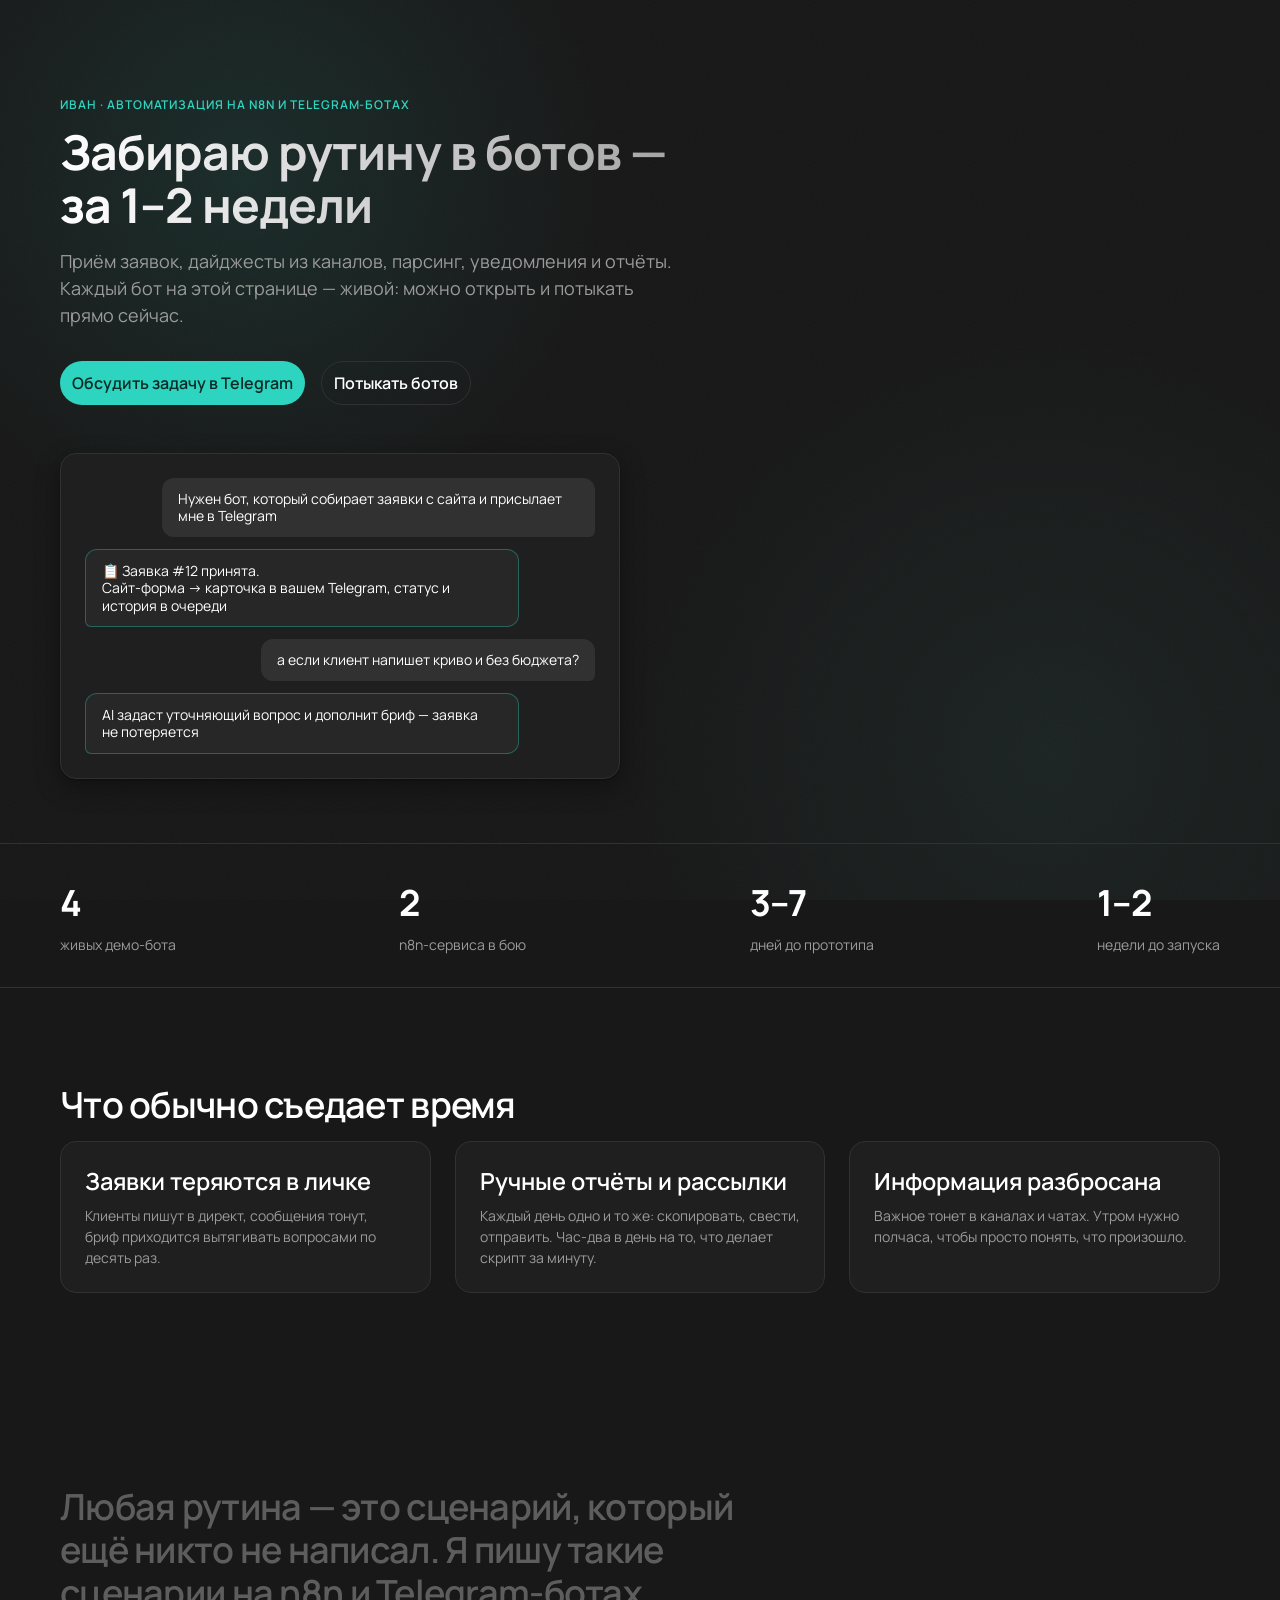
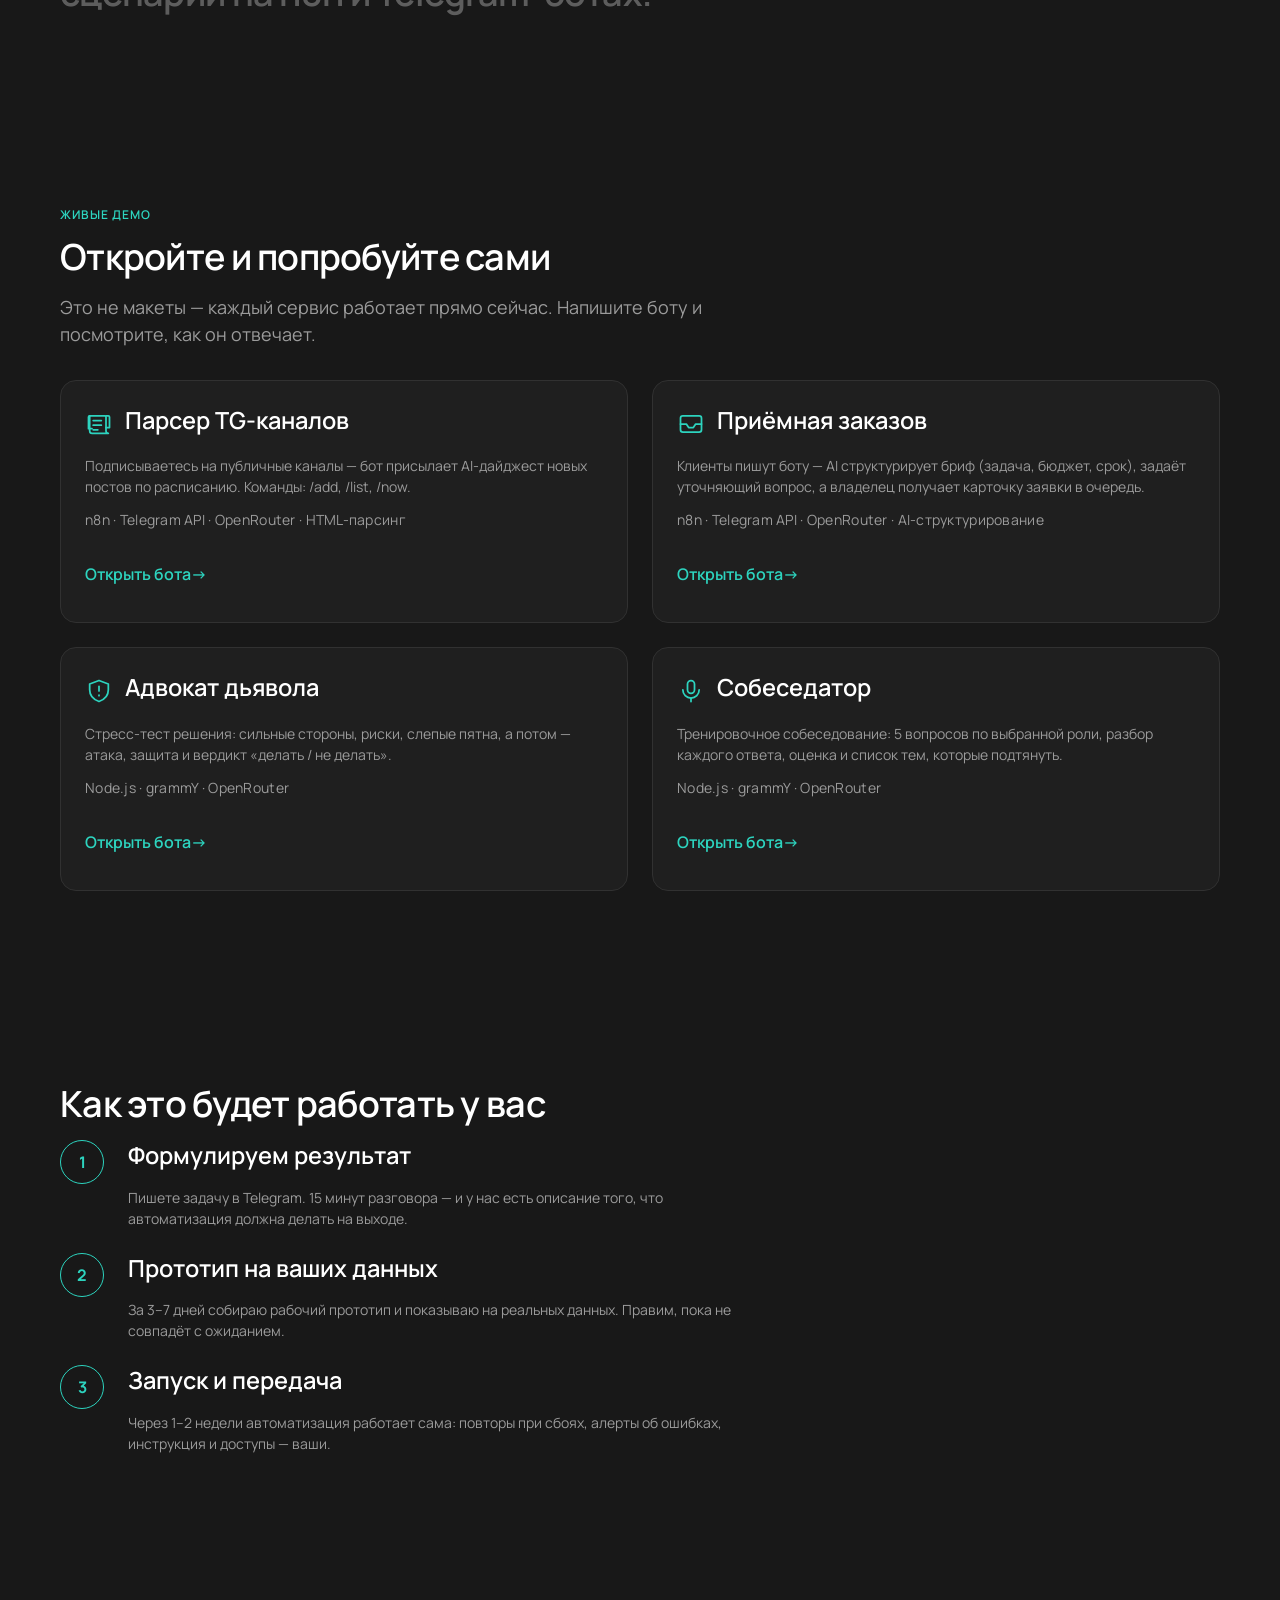
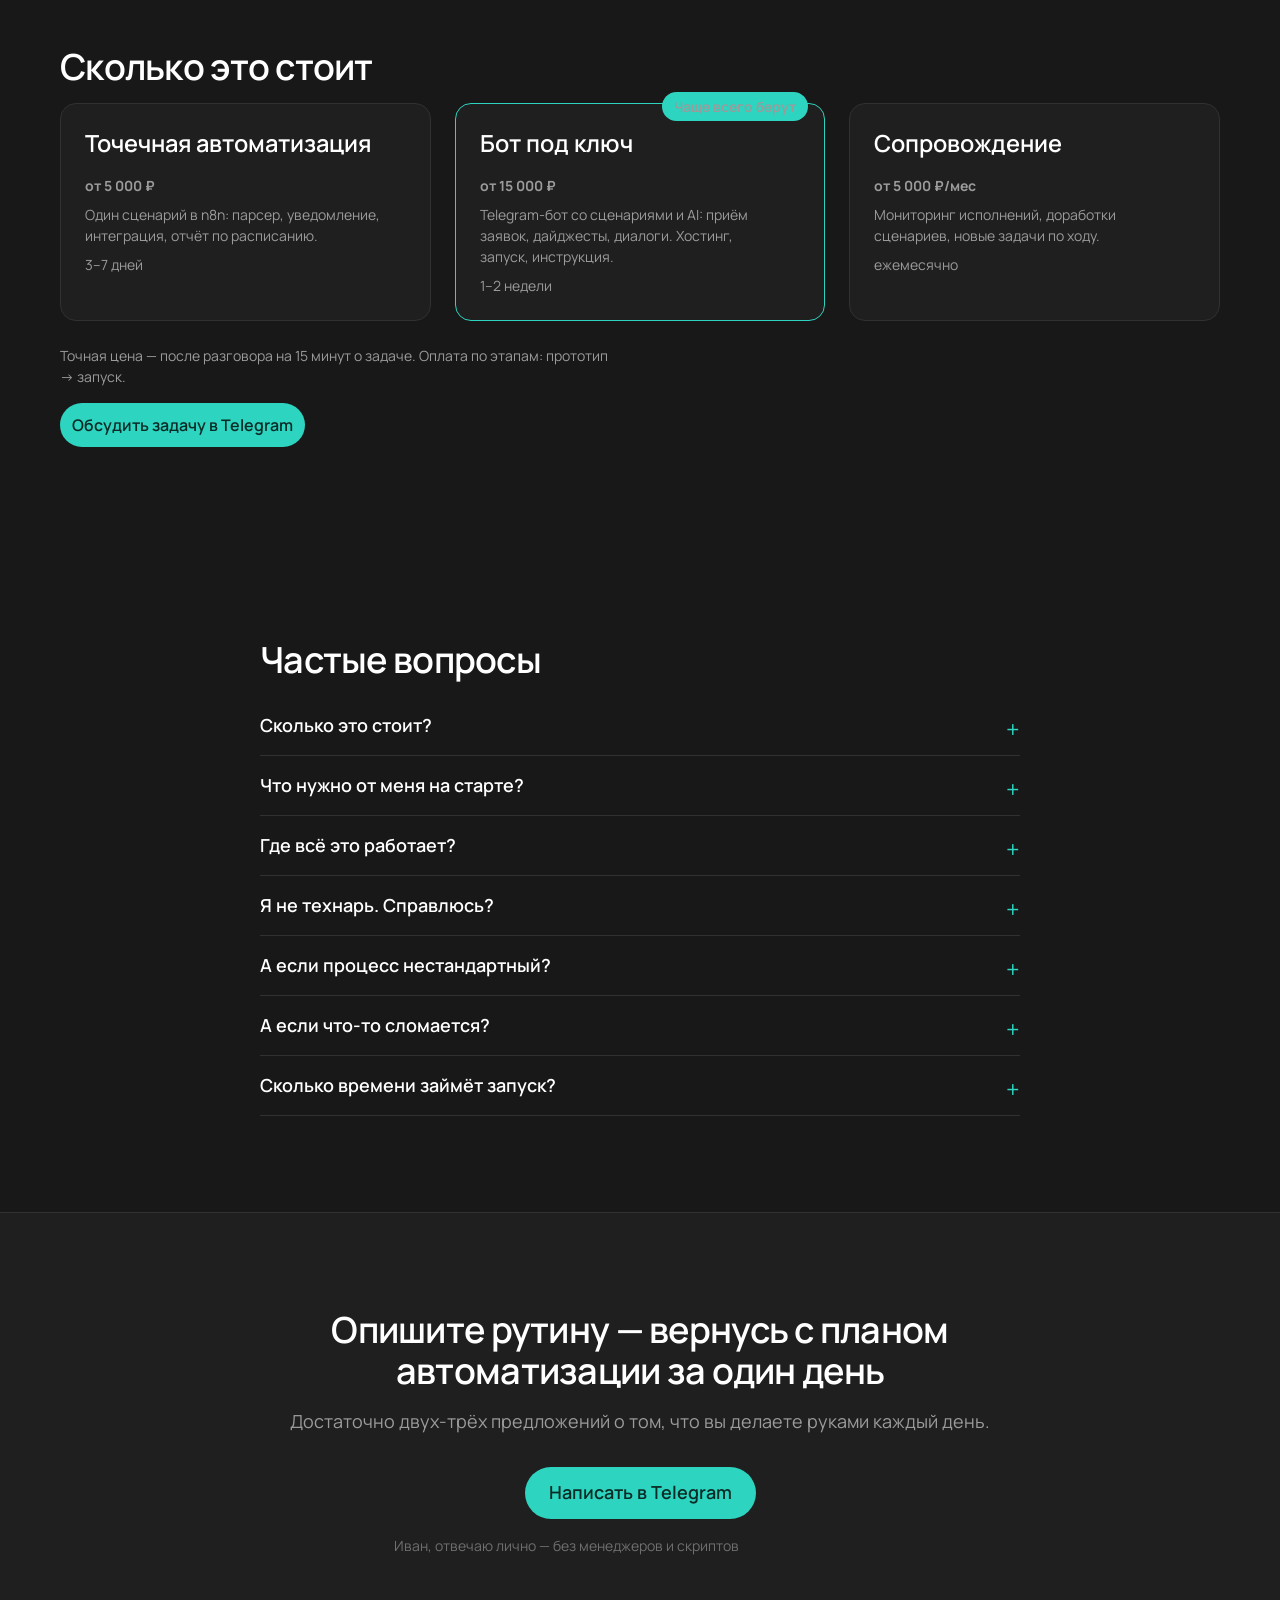
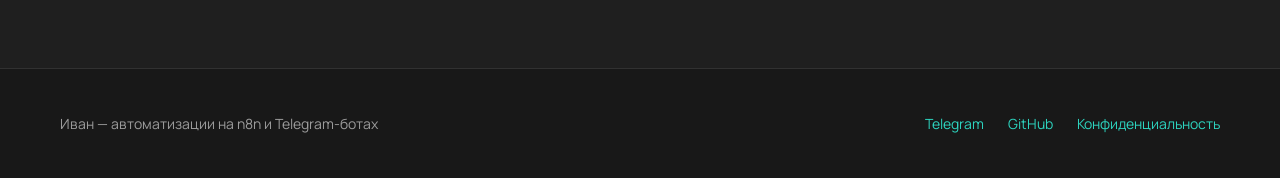
==== index.html @ 8b46b17c "Add name to hero, ambient glow background, richer motion (count-up, FAQ ease, sibling stagger)" ====
<!DOCTYPE html>
<html lang="ru">
<head>
<meta charset="UTF-8">
<meta name="viewport" content="width=device-width, initial-scale=1">
<title>Автоматизация на n8n и Telegram-ботах под задачу</title>
<meta name="description" content="Собираю Telegram-ботов и n8n-автоматизации под вашу рутину: приём заявок, дайджесты, парсинг, уведомления. Прототип за 3–7 дней, запуск за 1–2 недели. Каждый бот на странице — живой.">
<meta name="theme-color" content="#181818">
<meta name="color-scheme" content="dark">
<link rel="icon" href="data:image/svg+xml,%3Csvg xmlns='http://www.w3.org/2000/svg' viewBox='0 0 32 32'%3E%3Crect width='32' height='32' rx='8' fill='%230f766e'/%3E%3Ctext x='16' y='23' font-family='sans-serif' font-size='18' font-weight='700' fill='%23fff' text-anchor='middle'%3EИ%3C/text%3E%3C/svg%3E">

<meta property="og:type" content="website">
<meta property="og:url" content="https://bravemaggot.github.io/">
<meta property="og:title" content="Автоматизация на n8n и Telegram-ботах под задачу">
<meta property="og:description" content="Боты и n8n-автоматизации, которые забирают рутину: заявки, дайджесты, парсинг, уведомления. Прототип за 3–7 дней.">
<meta property="og:image" content="https://bravemaggot.github.io/og.png">
<meta property="og:image:width" content="1200">
<meta property="og:image:height" content="630">
<meta property="og:locale" content="ru_RU">
<meta name="twitter:card" content="summary_large_image">
<meta name="twitter:image" content="https://bravemaggot.github.io/og.png">

<link rel="preconnect" href="https://fonts.googleapis.com">
<link rel="preconnect" href="https://fonts.gstatic.com" crossorigin>
<link rel="stylesheet" href="https://fonts.googleapis.com/css2?family=Manrope:wght@400;500;600;700&display=swap">
<link rel="stylesheet" href="style.css">

<script type="application/ld+json">
{
  "@context": "https://schema.org",
  "@type": "Person",
  "name": "Иван",
  "url": "https://bravemaggot.github.io/",
  "jobTitle": "Разработчик автоматизаций на n8n и Telegram-ботах",
  "knowsAbout": ["n8n", "Telegram Bot API", "OpenRouter", "Node.js", "автоматизация бизнес-процессов"],
  "sameAs": ["https://github.com/bravemaggot"]
}
</script>
<script type="application/ld+json">
{
  "@context": "https://schema.org",
  "@type": "FAQPage",
  "mainEntity": [
    {"@type": "Question", "name": "Сколько это стоит?", "acceptedAnswer": {"@type": "Answer", "text": "Точечный сценарий в n8n — от 5 000 ₽, бот под ключ — от 15 000 ₽, сопровождение — от 5 000 ₽ в месяц. Точную цену называю после разговора на 15 минут о задаче."}},
    {"@type": "Question", "name": "Что нужно от меня на старте?", "acceptedAnswer": {"@type": "Answer", "text": "Описать процесс своими словами и показать, где живут данные: таблицы, каналы, почта, чаты. Техническую часть беру на себя."}},
    {"@type": "Question", "name": "Где всё это работает?", "acceptedAnswer": {"@type": "Answer", "text": "На n8n на вашем сервере или на моём VPS. Данные и ключи остаются у вас, я настраиваю и передаю доступ."}},
    {"@type": "Question", "name": "Я не технарь. Справлюсь?", "acceptedAnswer": {"@type": "Answer", "text": "Да. От вас нужно описание задачи своими словами, всё остальное — на мне. Инструкцию пишу человеческим языком, без жаргона."}},
    {"@type": "Question", "name": "А если процесс нестандартный?", "acceptedAnswer": {"@type": "Answer", "text": "Нестандартные процессы — основной случай. Сначала прототип на ваших данных: по нему сразу видно, что работает, а что нет."}},
    {"@type": "Question", "name": "А если что-то сломается?", "acceptedAnswer": {"@type": "Answer", "text": "В воркфлоу встроены повторы и алерты об ошибках. На сопровождении слежу за исполнениями и чиню до того, как вы заметите."}},
    {"@type": "Question", "name": "Сколько времени займёт запуск?", "acceptedAnswer": {"@type": "Answer", "text": "Прототип на ваших данных — 3–7 дней. Боевой запуск с тестами — 1–2 недели."}}
  ]
}
</script>
</head>
<body>

<a class="skip" href="#main">К основному содержанию</a>

<div class="bg" aria-hidden="true">
  <span class="glow glow-a"></span>
  <span class="glow glow-b"></span>
  <span class="noise"></span>
</div>

<header class="hero">
  <div class="container">
    <p class="eyebrow">Иван · автоматизация на n8n и Telegram-ботах</p>
    <h1>Забираю рутину в ботов —<br>за&nbsp;1–2&nbsp;недели</h1>
    <p class="sub">Приём заявок, дайджесты из каналов, парсинг, уведомления и отчёты.
    Каждый бот на этой странице — живой: можно открыть и потыкать прямо сейчас.</p>
    <div class="cta-row">
      <a class="btn btn-primary" href="https://t.me/ORDERS_BOT_PLACEHOLDER" data-swap="orders-bot">Обсудить задачу в Telegram</a>
      <a class="btn btn-ghost" href="#works">Потыкать ботов</a>
    </div>

    <div class="hero-proof">
      <p class="visually-hidden">Пример диалога с ботом-приёмной заказов:</p>
      <div class="chat">
        <p class="chat-line chat-client">Нужен бот, который собирает заявки с сайта и присылает мне в Telegram</p>
        <p class="chat-line chat-bot">📋 Заявка #12 принята.<br>Сайт-форма → карточка в вашем Telegram, статус и история в очереди</p>
        <p class="chat-line chat-client">а если клиент напишет криво и без бюджета?</p>
        <p class="chat-line chat-bot">AI задаст уточняющий вопрос и дополнит бриф — заявка не потеряется</p>
      </div>
    </div>
  </div>
</header>

<main id="main">

  <section class="band" aria-label="Показатели">
    <div class="container band-row">
      <div class="band-item"><span class="band-num" data-count="4">4</span><span class="band-label">живых демо-бота</span></div>
      <div class="band-item"><span class="band-num" data-count="2">2</span><span class="band-label">n8n-сервиса в бою</span></div>
      <div class="band-item"><span class="band-num">3–7</span><span class="band-label">дней до прототипа</span></div>
      <div class="band-item"><span class="band-num">1–2</span><span class="band-label">недели до запуска</span></div>
    </div>
  </section>

  <section class="section" id="problem">
    <div class="container">
      <h2>Что обычно съедает время</h2>
      <ul class="grid grid-3">
        <li class="card">
          <h3>Заявки теряются в личке</h3>
          <p>Клиенты пишут в директ, сообщения тонут, бриф приходится вытягивать вопросами по десять раз.</p>
        </li>
        <li class="card">
          <h3>Ручные отчёты и рассылки</h3>
          <p>Каждый день одно и то же: скопировать, свести, отправить. Час-два в день на то, что делает скрипт за минуту.</p>
        </li>
        <li class="card">
          <h3>Информация разбросана</h3>
          <p>Важное тонет в каналах и чатах. Утром нужно полчаса, чтобы просто понять, что произошло.</p>
        </li>
      </ul>
    </div>
  </section>

  <section class="tagline" aria-label="Ключевая мысль">
    <div class="container">
      <p data-words>Любая рутина — это сценарий, который ещё никто не написал. Я пишу такие сценарии на n8n и Telegram-ботах.</p>
    </div>
  </section>

  <section class="section" id="works">
    <div class="container">
      <p class="eyebrow">Живые демо</p>
      <h2>Откройте и попробуйте сами</h2>
      <p class="section-sub">Это не макеты — каждый сервис работает прямо сейчас. Напишите боту и посмотрите, как он отвечает.</p>
      <ul class="grid grid-2">
        <li class="card work">
          <div class="work-head"><span class="work-icon" aria-hidden="true"><svg viewBox="0 0 24 24" fill="none" stroke="currentColor" stroke-width="1.5" stroke-linecap="round" stroke-linejoin="round"><path d="M4 5h13a1 1 0 0 1 1 1v12a2 2 0 0 0 2 2H6a2 2 0 0 1-2-2V5Z"/><path d="M4 5a1 1 0 0 0-1 1v10h3"/><path d="M18 15h3V6a1 1 0 0 0-1-1h-2"/><path d="M7 9h7M7 13h7M7 17h4"/></svg></span><h3>Парсер TG-каналов</h3></div>
          <p>Подписываетесь на публичные каналы — бот присылает AI-дайджест новых постов по расписанию. Команды: /add, /list, /now.</p>
          <p class="stack">n8n · Telegram API · OpenRouter · HTML-парсинг</p>
          <a class="work-link" href="https://t.me/PARSER_BOT_PLACEHOLDER" data-swap="parser-bot">Открыть бота<span aria-hidden="true"> →</span></a>
        </li>
        <li class="card work">
          <div class="work-head"><span class="work-icon" aria-hidden="true"><svg viewBox="0 0 24 24" fill="none" stroke="currentColor" stroke-width="1.5" stroke-linecap="round" stroke-linejoin="round"><path d="M3 12h5l2 3h4l2-3h5"/><path d="M5 5h14a2 2 0 0 1 2 2v10a2 2 0 0 1-2 2H5a2 2 0 0 1-2-2V7a2 2 0 0 1 2-2Z"/></svg></span><h3>Приёмная заказов</h3></div>
          <p>Клиенты пишут боту — AI структурирует бриф (задача, бюджет, срок), задаёт уточняющий вопрос, а владелец получает карточку заявки в очередь.</p>
          <p class="stack">n8n · Telegram API · OpenRouter · AI-структурирование</p>
          <a class="work-link" href="https://t.me/ORDERS_BOT_PLACEHOLDER" data-swap="orders-bot">Открыть бота<span aria-hidden="true"> →</span></a>
        </li>
        <li class="card work">
          <div class="work-head"><span class="work-icon" aria-hidden="true"><svg viewBox="0 0 24 24" fill="none" stroke="currentColor" stroke-width="1.5" stroke-linecap="round" stroke-linejoin="round"><path d="M12 3l8 3v5c0 5-3.5 8.5-8 10-4.5-1.5-8-5-8-10V6l8-3Z"/><path d="M12 8v4"/><path d="M12 15.5v.5"/></svg></span><h3>Адвокат дьявола</h3></div>
          <p>Стресс-тест решения: сильные стороны, риски, слепые пятна, а потом — атака, защита и вердикт «делать / не делать».</p>
          <p class="stack">Node.js · grammY · OpenRouter</p>
          <a class="work-link" href="https://t.me/ADVOCATE_BOT_PLACEHOLDER" data-swap="advocate-bot">Открыть бота<span aria-hidden="true"> →</span></a>
        </li>
        <li class="card work">
          <div class="work-head"><span class="work-icon" aria-hidden="true"><svg viewBox="0 0 24 24" fill="none" stroke="currentColor" stroke-width="1.5" stroke-linecap="round" stroke-linejoin="round"><rect x="9" y="3" width="6" height="11" rx="3"/><path d="M5 11a7 7 0 0 0 14 0"/><path d="M12 18v3"/></svg></span><h3>Собеседатор</h3></div>
          <p>Тренировочное собеседование: 5 вопросов по выбранной роли, разбор каждого ответа, оценка и список тем, которые подтянуть.</p>
          <p class="stack">Node.js · grammY · OpenRouter</p>
          <a class="work-link" href="https://t.me/INTERVIEWER_BOT_PLACEHOLDER" data-swap="interviewer-bot">Открыть бота<span aria-hidden="true"> →</span></a>
        </li>
      </ul>
    </div>
  </section>

  <section class="section" id="how">
    <div class="container">
      <h2>Как это будет работать у вас</h2>
      <ol class="steps">
        <li class="step">
          <span class="step-num" aria-hidden="true">1</span>
          <div><h3>Формулируем результат</h3><p>Пишете задачу в Telegram. 15 минут разговора — и у нас есть описание того, что автоматизация должна делать на выходе.</p></div>
        </li>
        <li class="step">
          <span class="step-num" aria-hidden="true">2</span>
          <div><h3>Прототип на ваших данных</h3><p>За 3–7 дней собираю рабочий прототип и показываю на реальных данных. Правим, пока не совпадёт с ожиданием.</p></div>
        </li>
        <li class="step">
          <span class="step-num" aria-hidden="true">3</span>
          <div><h3>Запуск и передача</h3><p>Через 1–2 недели автоматизация работает сама: повторы при сбоях, алерты об ошибках, инструкция и доступы — ваши.</p></div>
        </li>
      </ol>
    </div>
  </section>

  <section class="section" id="pricing">
    <div class="container">
      <h2>Сколько это стоит</h2>
      <ul class="grid grid-3 pricing">
        <li class="card price">
          <h3>Точечная автоматизация</h3>
          <p class="price-num">от 5 000 ₽</p>
          <p>Один сценарий в n8n: парсер, уведомление, интеграция, отчёт по расписанию.</p>
          <p class="price-term">3–7 дней</p>
        </li>
        <li class="card price price-featured">
          <p class="badge">Чаще всего берут</p>
          <h3>Бот под ключ</h3>
          <p class="price-num">от 15 000 ₽</p>
          <p>Telegram-бот со сценариями и AI: приём заявок, дайджесты, диалоги. Хостинг, запуск, инструкция.</p>
          <p class="price-term">1–2 недели</p>
        </li>
        <li class="card price">
          <h3>Сопровождение</h3>
          <p class="price-num">от 5 000 ₽/мес</p>
          <p>Мониторинг исполнений, доработки сценариев, новые задачи по ходу.</p>
          <p class="price-term">ежемесячно</p>
        </li>
      </ul>
      <p class="fineprint">Точная цена — после разговора на 15 минут о задаче. Оплата по этапам: прототип → запуск.</p>
      <a class="btn btn-primary" href="https://t.me/ORDERS_BOT_PLACEHOLDER" data-swap="orders-bot">Обсудить задачу в Telegram</a>
    </div>
  </section>

  <section class="section" id="faq">
    <div class="container container-narrow">
      <h2>Частые вопросы</h2>
      <details class="faq">
        <summary>Сколько это стоит?</summary>
        <p>Точечный сценарий в n8n — от 5 000 ₽, бот под ключ — от 15 000 ₽, сопровождение — от 5 000 ₽ в месяц. Точную цену называю после разговора на 15 минут о задаче.</p>
      </details>
      <details class="faq">
        <summary>Что нужно от меня на старте?</summary>
        <p>Описать процесс своими словами и показать, где живут данные: таблицы, каналы, почта, чаты. Техническую часть беру на себя.</p>
      </details>
      <details class="faq">
        <summary>Где всё это работает?</summary>
        <p>На n8n на вашем сервере или на моём VPS. Данные и ключи остаются у вас, я настраиваю и передаю доступ.</p>
      </details>
      <details class="faq">
        <summary>Я не технарь. Справлюсь?</summary>
        <p>Да. От вас нужно описание задачи своими словами, всё остальное — на мне. Инструкцию пишу человеческим языком, без жаргона.</p>
      </details>
      <details class="faq">
        <summary>А если процесс нестандартный?</summary>
        <p>Нестандартные процессы — основной случай. Сначала прототип на ваших данных: по нему сразу видно, что работает, а что нет.</p>
      </details>
      <details class="faq">
        <summary>А если что-то сломается?</summary>
        <p>В воркфлоу встроены повторы и алерты об ошибках. На сопровождении слежу за исполнениями и чиню до того, как вы заметите.</p>
      </details>
      <details class="faq">
        <summary>Сколько времени займёт запуск?</summary>
        <p>Прототип на ваших данных — 3–7 дней. Боевой запуск с тестами — 1–2 недели.</p>
      </details>
    </div>
  </section>

  <section class="section final-cta">
    <div class="container container-narrow">
      <h2>Опишите рутину — вернусь с планом автоматизации за один день</h2>
      <p class="section-sub">Достаточно двух-трёх предложений о том, что вы делаете руками каждый день.</p>
      <a class="btn btn-primary btn-lg" href="https://t.me/ORDERS_BOT_PLACEHOLDER" data-swap="orders-bot">Написать в Telegram</a>
      <p class="cta-note">Иван, отвечаю лично — без менеджеров и скриптов</p>
    </div>
  </section>

</main>

<footer class="footer">
  <div class="container footer-row">
    <p>Иван — автоматизации на n8n и Telegram-ботах</p>
    <nav aria-label="Контакты">
      <a href="https://t.me/ORDERS_BOT_PLACEHOLDER" data-swap="orders-bot">Telegram</a>
      <a href="https://github.com/bravemaggot">GitHub</a>
      <a href="privacy.html">Конфиденциальность</a>
    </nav>
  </div>
</footer>

<script src="app.js"></script>
</body>
</html>
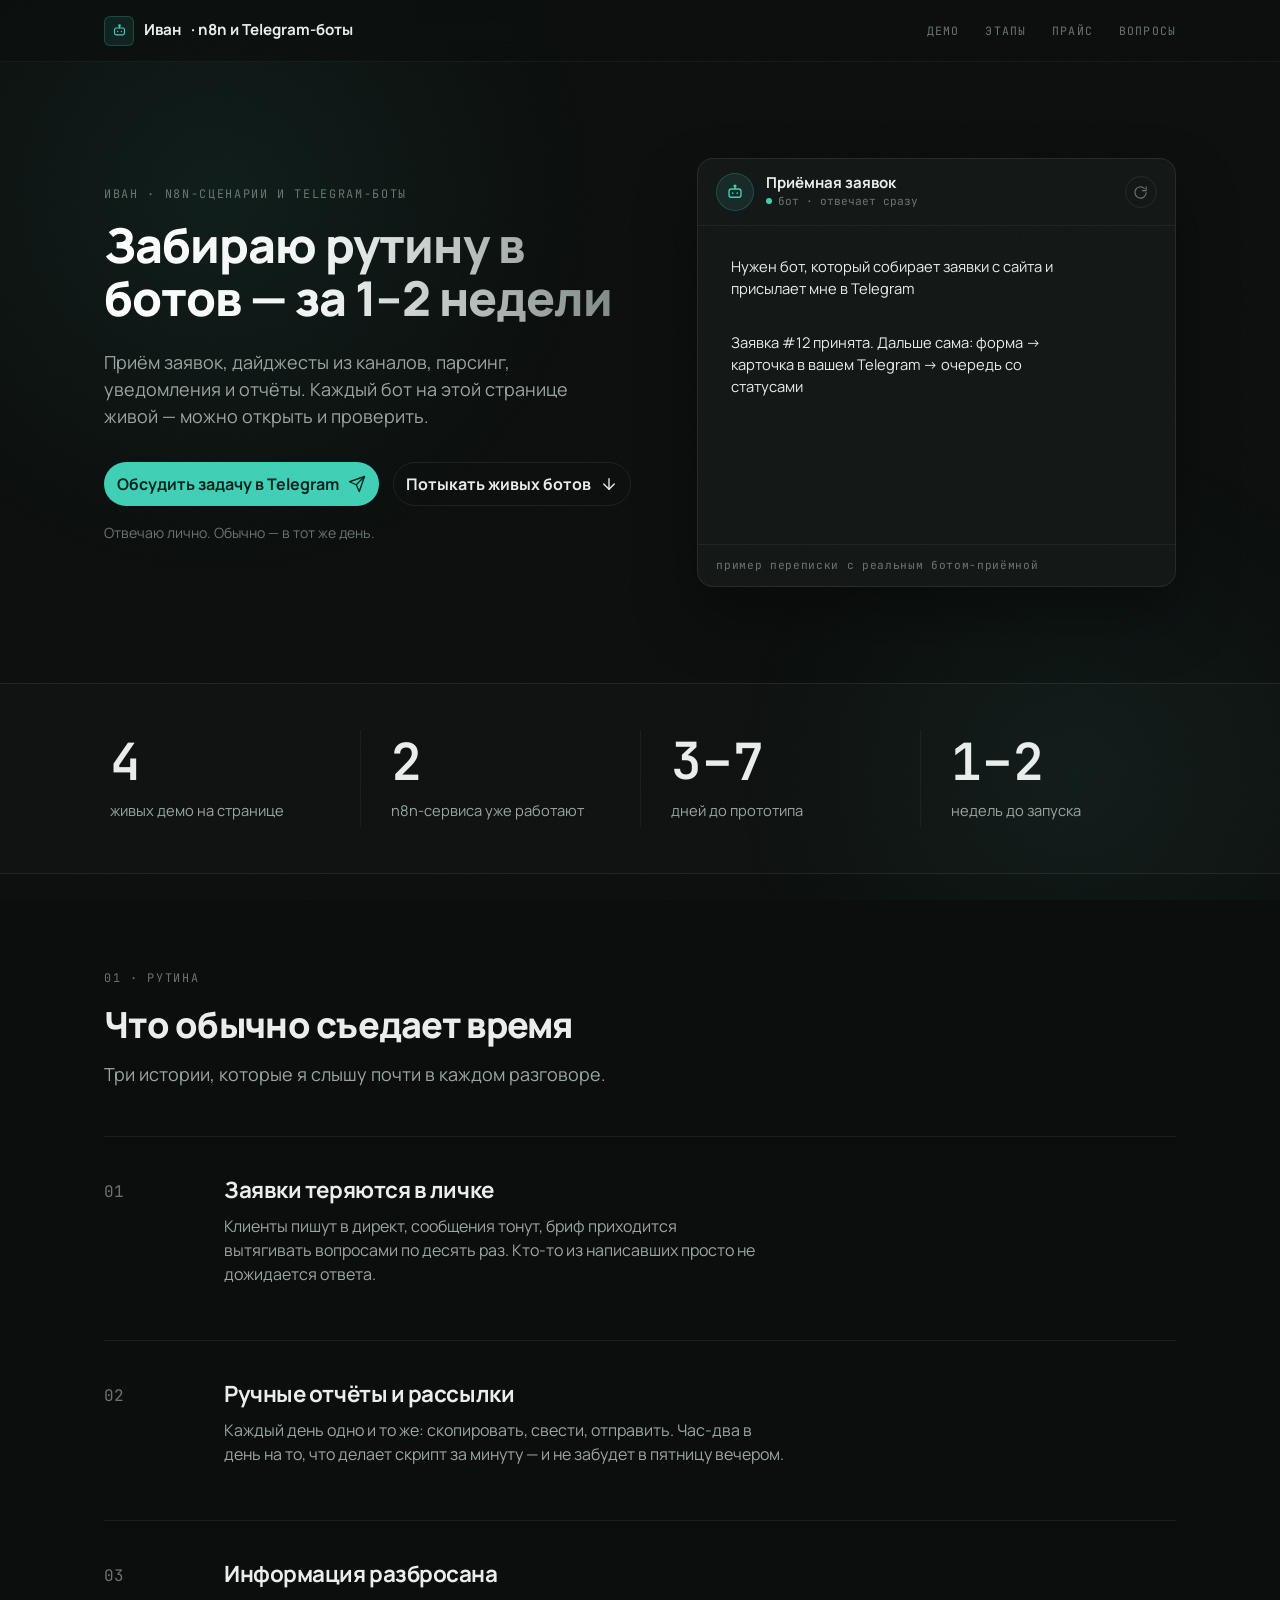
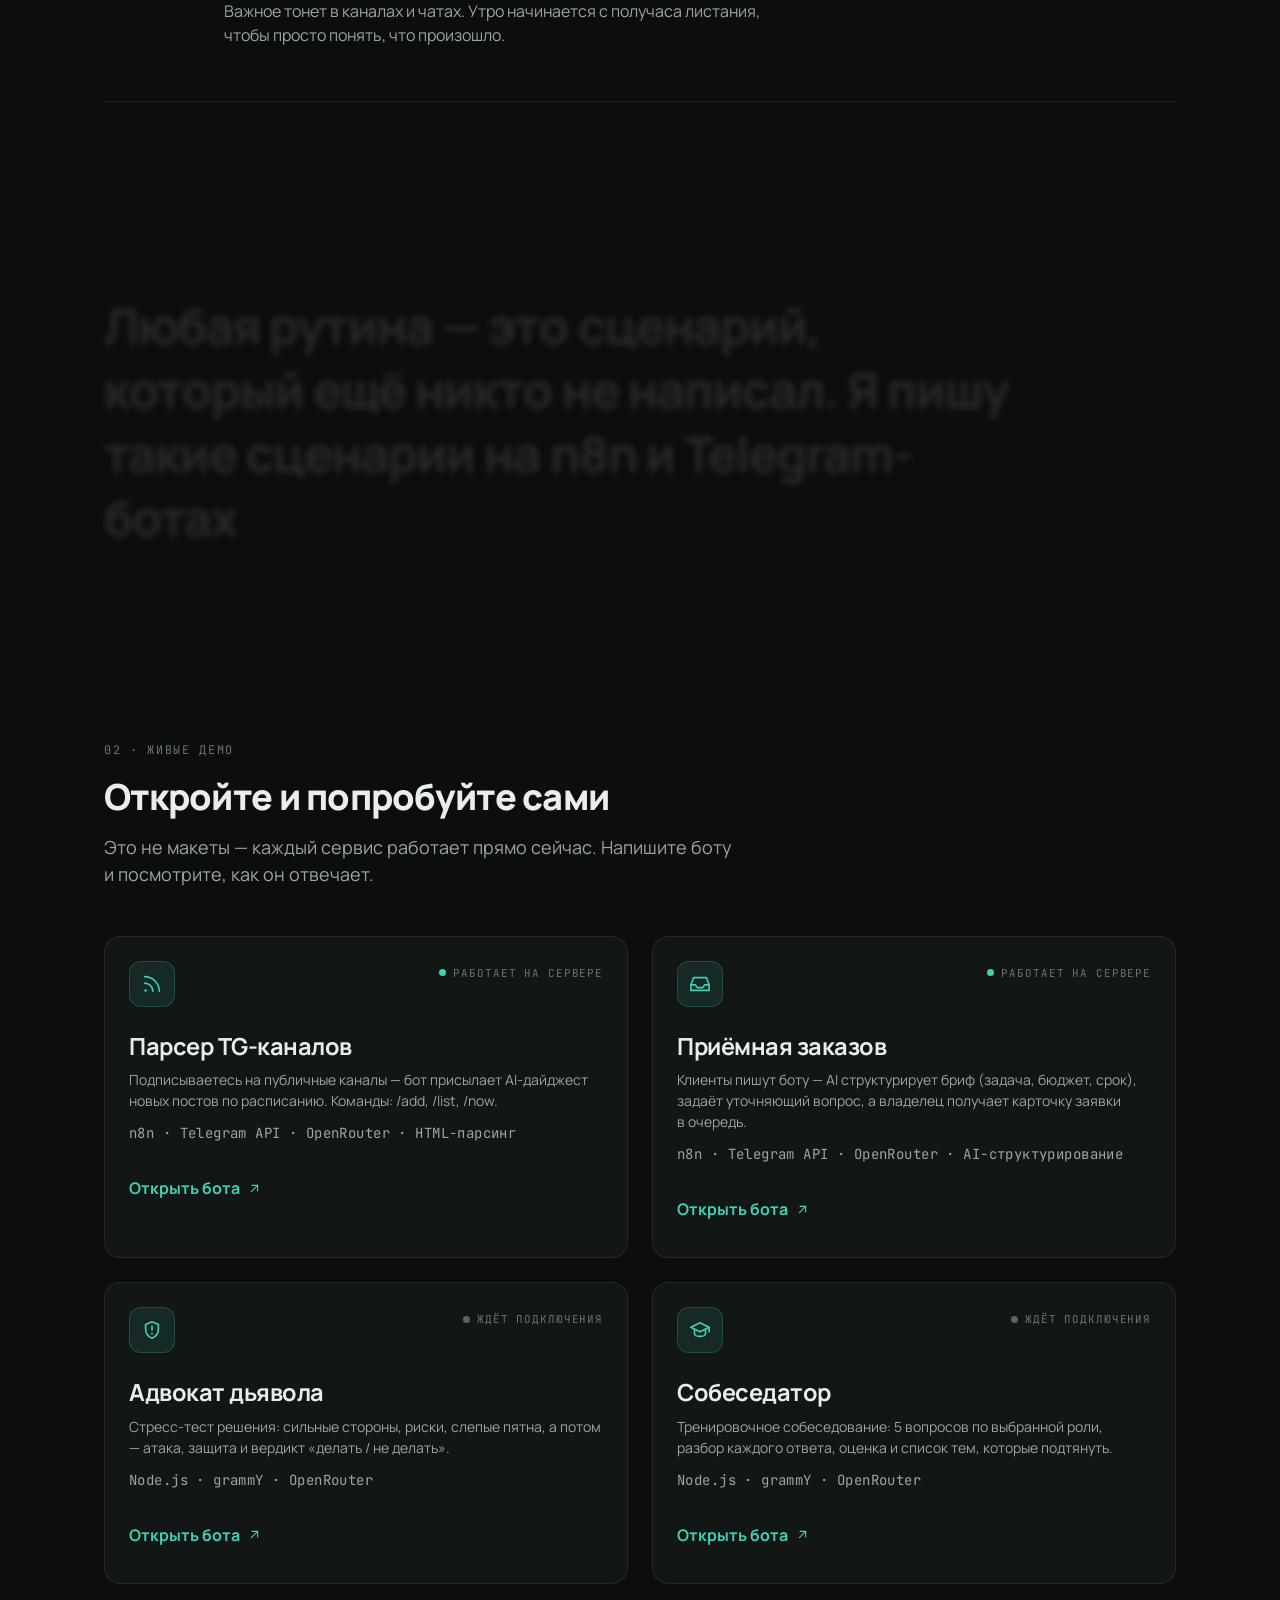
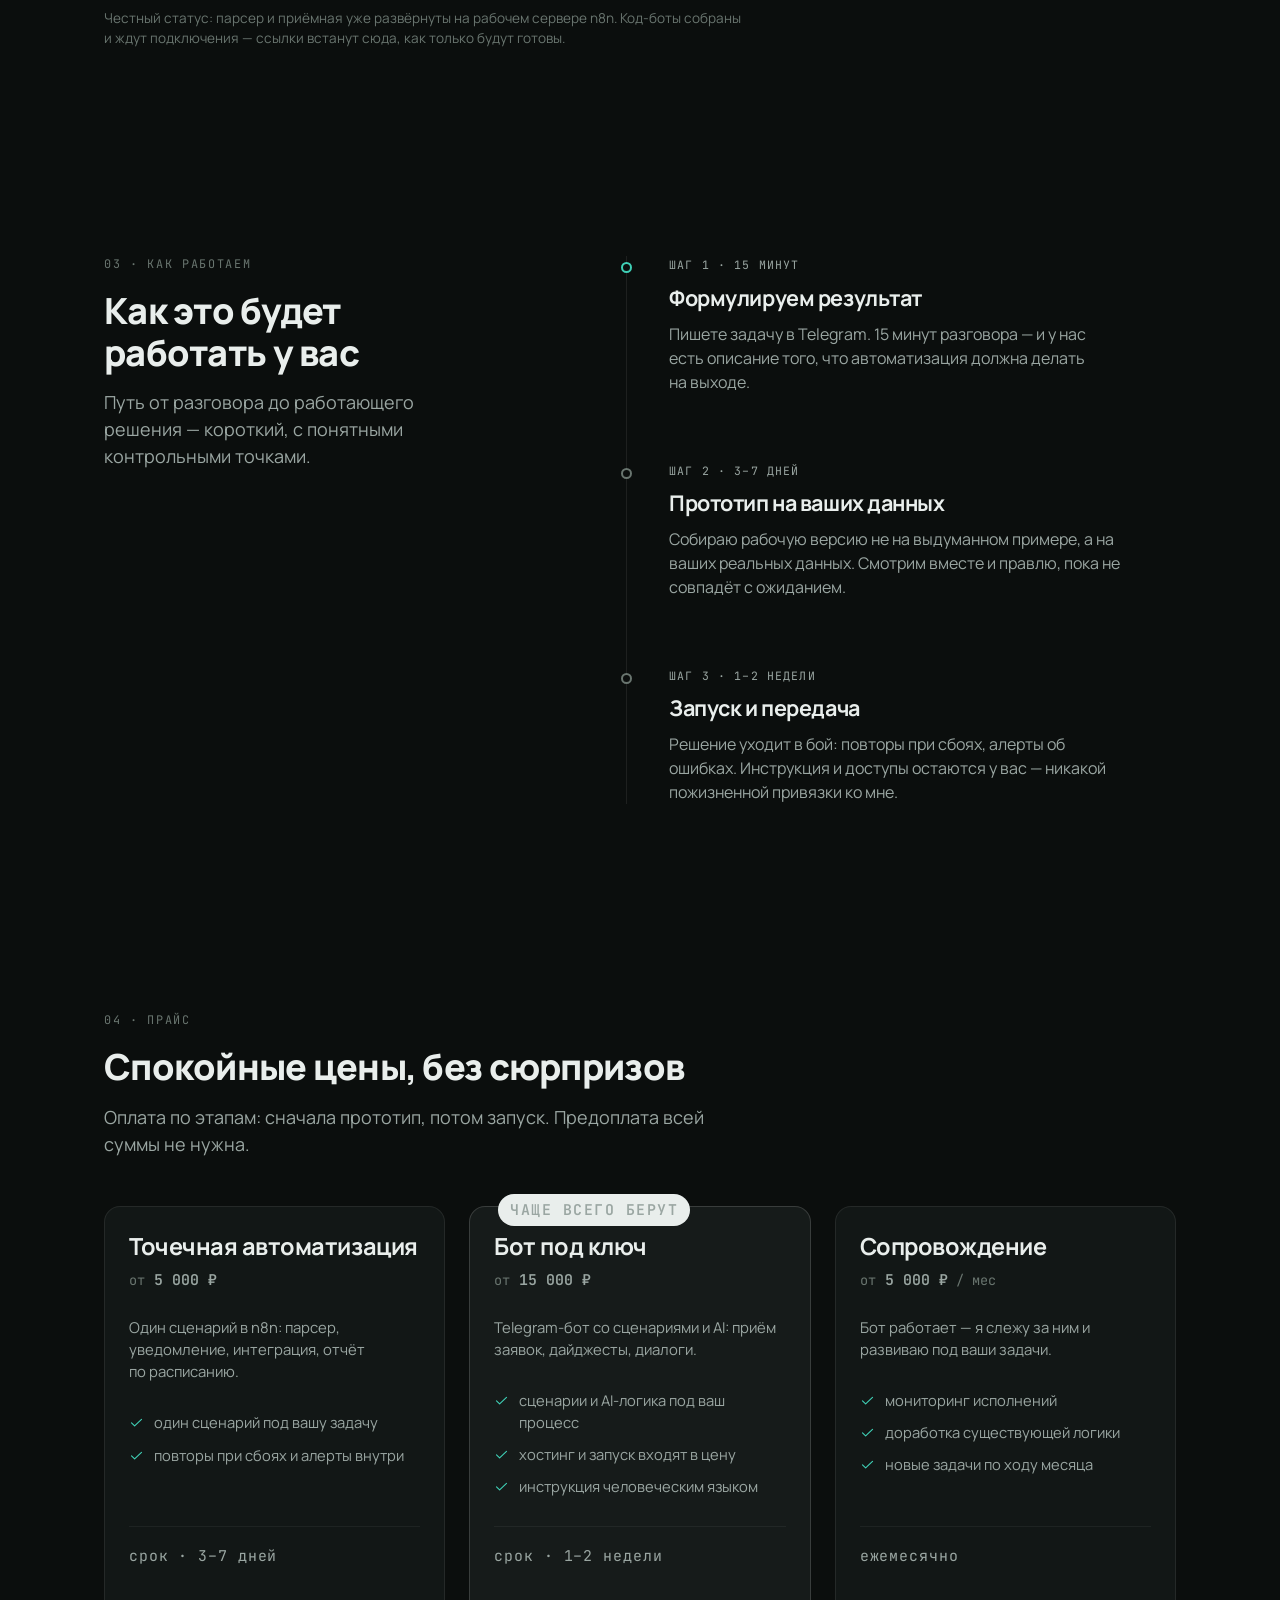
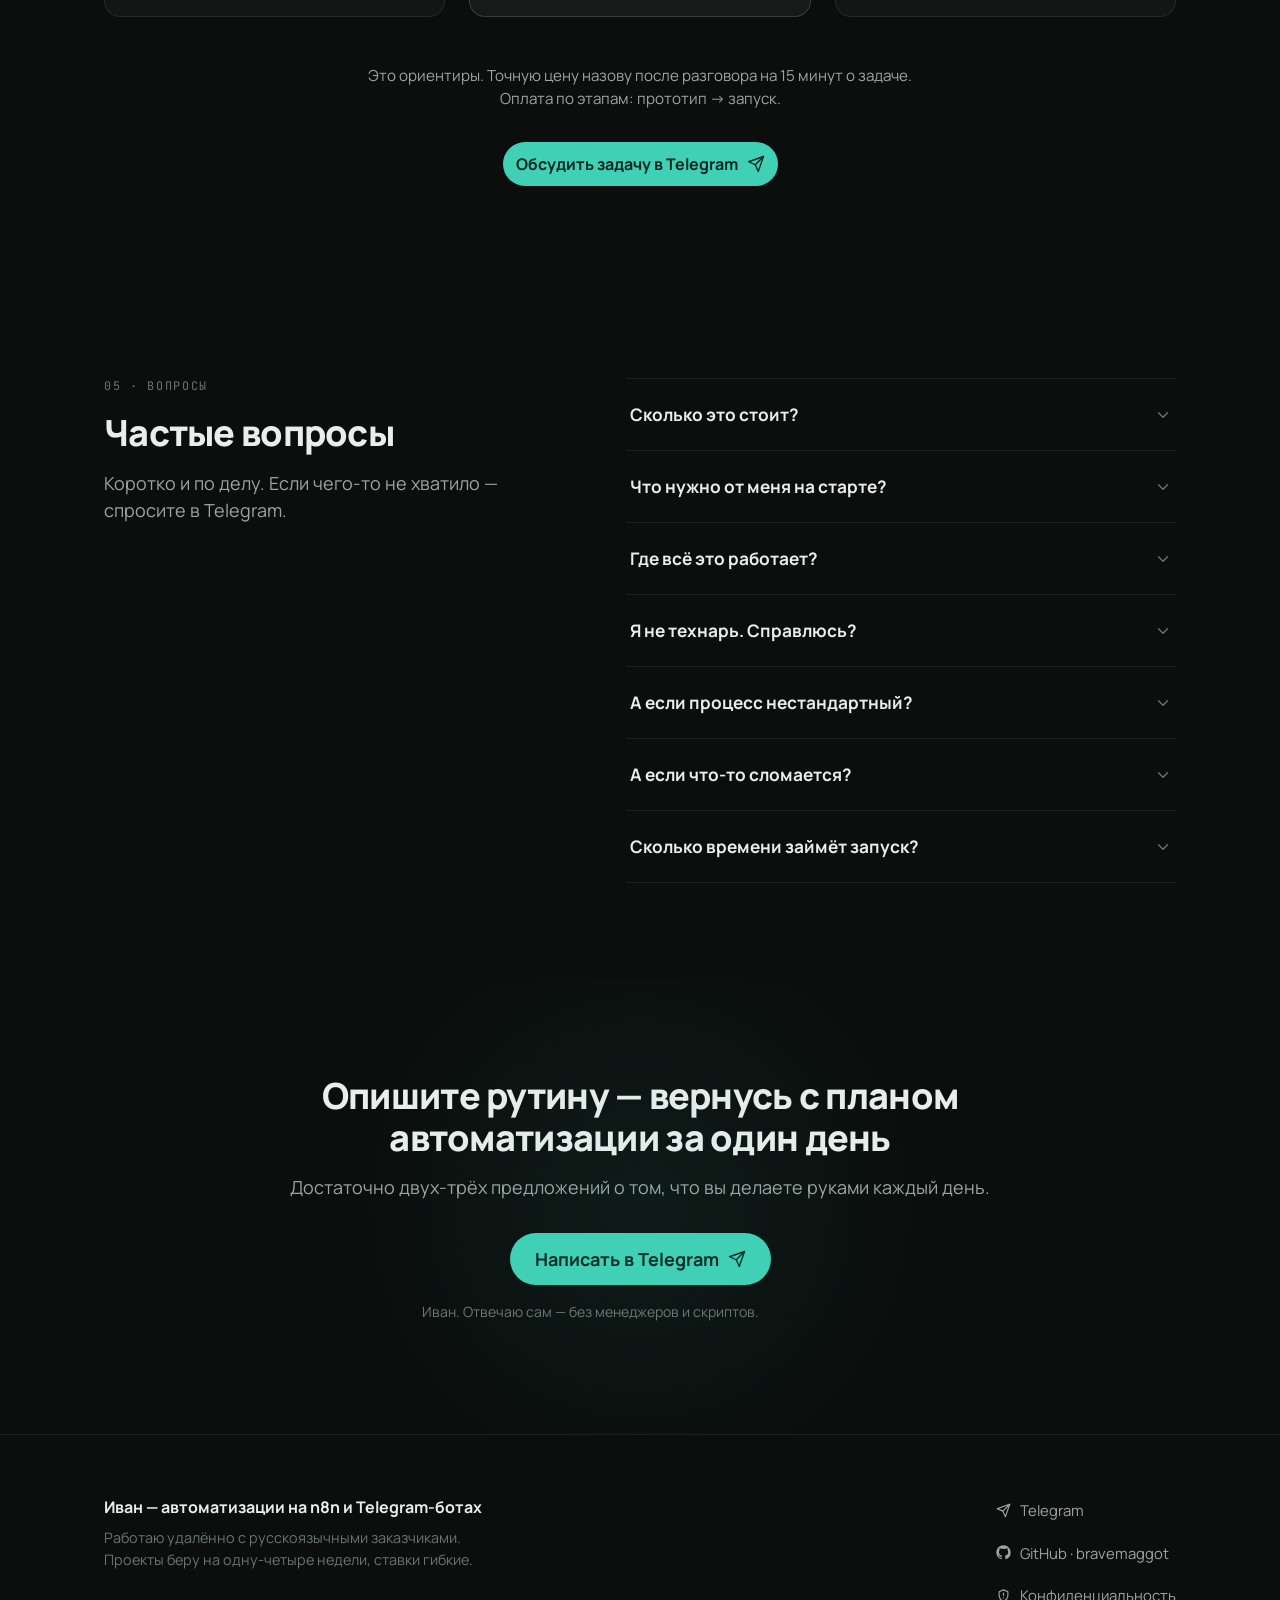
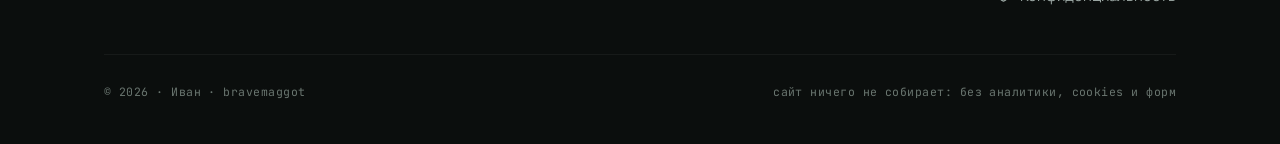
==== commit d4d98638: "Upgrade landing to endorsed reference: topbar nav, status badges, live chat, odometers, FAQ accordio" ====
--- a/index.html
+++ b/index.html
@@ -5,9 +5,9 @@
 <meta name="viewport" content="width=device-width, initial-scale=1">
 <title>Автоматизация на n8n и Telegram-ботах под задачу</title>
 <meta name="description" content="Собираю Telegram-ботов и n8n-автоматизации под вашу рутину: приём заявок, дайджесты, парсинг, уведомления. Прототип за 3–7 дней, запуск за 1–2 недели. Каждый бот на странице — живой.">
-<meta name="theme-color" content="#181818">
+<meta name="theme-color" content="#0b0e0d">
 <meta name="color-scheme" content="dark">
-<link rel="icon" href="data:image/svg+xml,%3Csvg xmlns='http://www.w3.org/2000/svg' viewBox='0 0 32 32'%3E%3Crect width='32' height='32' rx='8' fill='%230f766e'/%3E%3Ctext x='16' y='23' font-family='sans-serif' font-size='18' font-weight='700' fill='%23fff' text-anchor='middle'%3EИ%3C/text%3E%3C/svg%3E">
+<link rel="icon" href="data:image/svg+xml,%3Csvg xmlns='http://www.w3.org/2000/svg' viewBox='0 0 32 32'%3E%3Crect width='32' height='32' rx='8' fill='%233fd0b6'/%3E%3Ctext x='16' y='23' font-family='sans-serif' font-size='18' font-weight='700' fill='%2306231d' text-anchor='middle'%3EИ%3C/text%3E%3C/svg%3E">
 
 <meta property="og:type" content="website">
 <meta property="og:url" content="https://bravemaggot.github.io/">
@@ -20,9 +20,10 @@
 <meta name="twitter:card" content="summary_large_image">
 <meta name="twitter:image" content="https://bravemaggot.github.io/og.png">
 
+<script>document.documentElement.classList.add('js');</script>
 <link rel="preconnect" href="https://fonts.googleapis.com">
 <link rel="preconnect" href="https://fonts.gstatic.com" crossorigin>
-<link rel="stylesheet" href="https://fonts.googleapis.com/css2?family=Manrope:wght@400;500;600;700&display=swap">
+<link rel="stylesheet" href="https://fonts.googleapis.com/css2?family=Manrope:wght@400;500;600;700;800&family=JetBrains+Mono:wght@400;500;600&display=swap">
 <link rel="stylesheet" href="style.css">
 
 <script type="application/ld+json">
@@ -30,6 +31,7 @@
   "@context": "https://schema.org",
   "@type": "Person",
   "name": "Иван",
+  "alternateName": "bravemaggot",
   "url": "https://bravemaggot.github.io/",
   "jobTitle": "Разработчик автоматизаций на n8n и Telegram-ботах",
   "knowsAbout": ["n8n", "Telegram Bot API", "OpenRouter", "Node.js", "автоматизация бизнес-процессов"],
@@ -56,210 +58,357 @@
 
 <a class="skip" href="#main">К основному содержанию</a>
 
-<div class="bg" aria-hidden="true">
-  <span class="glow glow-a"></span>
-  <span class="glow glow-b"></span>
-  <span class="noise"></span>
-</div>
-
-<header class="hero">
-  <div class="container">
-    <p class="eyebrow">Иван · автоматизация на n8n и Telegram-ботах</p>
-    <h1>Забираю рутину в ботов —<br>за&nbsp;1–2&nbsp;недели</h1>
-    <p class="sub">Приём заявок, дайджесты из каналов, парсинг, уведомления и отчёты.
-    Каждый бот на этой странице — живой: можно открыть и потыкать прямо сейчас.</p>
-    <div class="cta-row">
-      <a class="btn btn-primary" href="https://t.me/ORDERS_BOT_PLACEHOLDER" data-swap="orders-bot">Обсудить задачу в Telegram</a>
-      <a class="btn btn-ghost" href="#works">Потыкать ботов</a>
-    </div>
-
-    <div class="hero-proof">
-      <p class="visually-hidden">Пример диалога с ботом-приёмной заказов:</p>
-      <div class="chat">
-        <p class="chat-line chat-client">Нужен бот, который собирает заявки с сайта и присылает мне в Telegram</p>
-        <p class="chat-line chat-bot">📋 Заявка #12 принята.<br>Сайт-форма → карточка в вашем Telegram, статус и история в очереди</p>
-        <p class="chat-line chat-client">а если клиент напишет криво и без бюджета?</p>
-        <p class="chat-line chat-bot">AI задаст уточняющий вопрос и дополнит бриф — заявка не потеряется</p>
-      </div>
-    </div>
+<!-- набор иконок -->
+<svg width="0" height="0" style="position:absolute" aria-hidden="true">
+  <symbol id="i-send" viewBox="0 0 24 24"><path d="M22 2 11 13"/><path d="M22 2 15 22l-4-9-9-4z"/></symbol>
+  <symbol id="i-arrow-dn" viewBox="0 0 24 24"><path d="M12 5v14"/><path d="M5 12l7 7 7-7"/></symbol>
+  <symbol id="i-arrow-ur" viewBox="0 0 24 24"><path d="M7 17 17 7"/><path d="M8 7h9v9"/></symbol>
+  <symbol id="i-bot" viewBox="0 0 24 24"><rect x="4" y="8" width="16" height="11" rx="3"/><path d="M12 8V5"/><circle cx="12" cy="4" r="1.2"/><circle cx="9" cy="13.5" r="1.1" fill="currentColor" stroke="none"/><circle cx="15" cy="13.5" r="1.1" fill="currentColor" stroke="none"/></symbol>
+  <symbol id="i-rss" viewBox="0 0 24 24"><path d="M4 11a9 9 0 0 1 9 9"/><path d="M4 4a16 16 0 0 1 16 16"/><circle cx="5" cy="19" r="1.4" fill="currentColor" stroke="none"/></symbol>
+  <symbol id="i-inbox" viewBox="0 0 24 24"><path d="M5 5h14l3 8v6H2v-6z"/><path d="M2 13h5l2 3h6l2-3h5"/></symbol>
+  <symbol id="i-shield" viewBox="0 0 24 24"><path d="M12 3l7 3v5c0 5-3.4 8.6-7 10-3.6-1.4-7-5-7-10V6z"/><path d="M12 8v4"/><path d="M12 15.5v.5"/></symbol>
+  <symbol id="i-cap" viewBox="0 0 24 24"><path d="M2 9l10-5 10 5-10 5z"/><path d="M6 11.5V16c0 1.6 2.7 3 6 3s6-1.4 6-3v-4.5"/><path d="M22 9v5"/></symbol>
+  <symbol id="i-chev" viewBox="0 0 24 24"><path d="M6 9l6 6 6-6"/></symbol>
+  <symbol id="i-check" viewBox="0 0 24 24"><path d="M4 12.5l5 5L20 7"/></symbol>
+  <symbol id="i-close" viewBox="0 0 24 24"><path d="M6 6l12 12"/><path d="M18 6 6 18"/></symbol>
+  <symbol id="i-replay" viewBox="0 0 24 24"><path d="M21 12a9 9 0 1 1-3-6.7"/><path d="M21 3v6h-6"/></symbol>
+  <symbol id="i-github" viewBox="0 0 24 24"><path fill="currentColor" stroke="none" d="M12 .5C5.65.5.5 5.65.5 12c0 5.08 3.29 9.39 7.86 10.91.58.1.79-.25.79-.55v-2.17c-3.2.7-3.87-1.37-3.87-1.37-.52-1.33-1.28-1.68-1.28-1.68-1.05-.72.08-.71.08-.71 1.16.08 1.77 1.19 1.77 1.19 1.03 1.77 2.7 1.26 3.36.96.1-.75.4-1.26.73-1.55-2.55-.29-5.23-1.28-5.23-5.68 0-1.26.45-2.28 1.19-3.09-.12-.29-.52-1.46.11-3.05 0 0 .97-.31 3.18 1.18a11.1 11.1 0 0 1 5.8 0c2.2-1.49 3.17-1.18 3.17-1.18.63 1.59.23 2.76.11 3.05.74.81 1.19 1.83 1.19 3.09 0 4.41-2.69 5.38-5.25 5.66.41.36.78 1.05.78 2.13v3.16c0 .3.21.66.8.55A11.5 11.5 0 0 0 23.5 12C23.5 5.65 18.35.5 12 .5z"/></symbol>
+</svg>
+
+<div class="glow" aria-hidden="true"></div>
+
+<header class="topbar">
+  <div class="wrap topbar-row">
+    <a class="brand" href="#main">
+      <span class="logo"><svg class="ic ic-sm"><use href="#i-bot"/></svg></span>
+      Иван<span class="brand-spec"> · n8n и Telegram-боты</span>
+    </a>
+    <nav class="topnav" aria-label="Разделы страницы">
+      <a href="#works">Демо</a>
+      <a href="#how">Этапы</a>
+      <a href="#pricing">Прайс</a>
+      <a href="#faq">Вопросы</a>
+    </nav>
   </div>
 </header>
 
 <main id="main">
 
-  <section class="band" aria-label="Показатели">
-    <div class="container band-row">
-      <div class="band-item"><span class="band-num" data-count="4">4</span><span class="band-label">живых демо-бота</span></div>
-      <div class="band-item"><span class="band-num" data-count="2">2</span><span class="band-label">n8n-сервиса в бою</span></div>
-      <div class="band-item"><span class="band-num">3–7</span><span class="band-label">дней до прототипа</span></div>
-      <div class="band-item"><span class="band-num">1–2</span><span class="band-label">недели до запуска</span></div>
-    </div>
-  </section>
-
-  <section class="section" id="problem">
-    <div class="container">
-      <h2>Что обычно съедает время</h2>
-      <ul class="grid grid-3">
-        <li class="card">
+  <!-- герой -->
+  <section class="hero">
+    <div class="wrap hero-grid">
+      <div>
+        <p class="kicker rv">Иван · n8n-сценарии и Telegram-боты</p>
+        <h1 class="rv" style="--d:.06s">Забираю рутину в ботов — за&nbsp;1–2&nbsp;недели</h1>
+        <p class="lead rv" style="--d:.12s">Приём заявок, дайджесты из каналов, парсинг, уведомления и отчёты. Каждый бот на этой странице живой — можно открыть и проверить.</p>
+        <div class="btn-row rv" style="--d:.18s">
+          <a class="btn btn-primary" href="https://t.me/bravemaggot" target="_blank" rel="noopener">Обсудить задачу в Telegram<svg class="ic"><use href="#i-send"/></svg></a>
+          <a class="btn btn-ghost" href="#works">Потыкать живых ботов<svg class="ic"><use href="#i-arrow-dn"/></svg></a>
+        </div>
+        <p class="hero-note rv" style="--d:.24s">Отвечаю лично. Обычно — в тот же день.</p>
+      </div>
+
+      <!-- живой пример переписки -->
+      <div class="chat rv" style="--d:.15s">
+        <div class="chat-head">
+          <span class="chat-ava"><svg class="ic"><use href="#i-bot"/></svg></span>
+          <div>
+            <div class="chat-name">Приёмная заявок</div>
+            <div class="chat-sub"><span class="dot"></span>бот · отвечает сразу</div>
+          </div>
+          <button class="chat-replay" id="chatReplay" title="Проиграть диалог ещё раз" aria-label="Проиграть диалог ещё раз">
+            <svg class="ic ic-sm"><use href="#i-replay"/></svg>
+          </button>
+        </div>
+        <div class="chat-body" id="chatBody" aria-live="polite"></div>
+        <div class="chat-note">пример переписки с реальным ботом-приёмной</div>
+      </div>
+    </div>
+  </section>
+
+  <!-- полоса показателей -->
+  <section class="stats" aria-label="Показатели">
+    <div class="wrap stats-grid">
+      <div class="stat rv">
+        <div class="stat-num" role="img" aria-label="4"><span class="od" data-v="4"></span></div>
+        <div class="stat-label">живых демо на странице</div>
+      </div>
+      <div class="stat rv" style="--d:.08s">
+        <div class="stat-num" role="img" aria-label="2"><span class="od" data-v="2"></span></div>
+        <div class="stat-label">n8n-сервиса уже работают</div>
+      </div>
+      <div class="stat rv" style="--d:.16s">
+        <div class="stat-num" role="img" aria-label="от 3 до 7"><span class="od" data-v="3"></span><span>–</span><span class="od" data-v="7"></span></div>
+        <div class="stat-label">дней до прототипа</div>
+      </div>
+      <div class="stat rv" style="--d:.24s">
+        <div class="stat-num" role="img" aria-label="от 1 до 2"><span class="od" data-v="1"></span><span>–</span><span class="od" data-v="2"></span></div>
+        <div class="stat-label">недель до запуска</div>
+      </div>
+    </div>
+  </section>
+
+  <!-- проблема -->
+  <section class="sec">
+    <div class="wrap">
+      <div class="sec-head">
+        <p class="kicker rv">01 · рутина</p>
+        <h2 class="rv" style="--d:.05s">Что обычно съедает время</h2>
+        <p class="lead rv" style="--d:.1s">Три истории, которые я слышу почти в каждом разговоре.</p>
+      </div>
+      <div class="prob rv">
+        <span class="prob-num">01</span>
+        <div>
           <h3>Заявки теряются в личке</h3>
-          <p>Клиенты пишут в директ, сообщения тонут, бриф приходится вытягивать вопросами по десять раз.</p>
-        </li>
-        <li class="card">
+          <p>Клиенты пишут в директ, сообщения тонут, бриф приходится вытягивать вопросами по десять раз. Кто-то из написавших просто не дожидается ответа.</p>
+        </div>
+      </div>
+      <div class="prob rv" style="--d:.08s">
+        <span class="prob-num">02</span>
+        <div>
           <h3>Ручные отчёты и рассылки</h3>
-          <p>Каждый день одно и то же: скопировать, свести, отправить. Час-два в день на то, что делает скрипт за минуту.</p>
-        </li>
-        <li class="card">
+          <p>Каждый день одно и то же: скопировать, свести, отправить. Час-два в день на то, что делает скрипт за минуту — и не забудет в пятницу вечером.</p>
+        </div>
+      </div>
+      <div class="prob rv" style="--d:.16s">
+        <span class="prob-num">03</span>
+        <div>
           <h3>Информация разбросана</h3>
-          <p>Важное тонет в каналах и чатах. Утром нужно полчаса, чтобы просто понять, что произошло.</p>
-        </li>
-      </ul>
-    </div>
-  </section>
-
-  <section class="tagline" aria-label="Ключевая мысль">
-    <div class="container">
-      <p data-words>Любая рутина — это сценарий, который ещё никто не написал. Я пишу такие сценарии на n8n и Telegram-ботах.</p>
-    </div>
-  </section>
-
-  <section class="section" id="works">
-    <div class="container">
-      <p class="eyebrow">Живые демо</p>
-      <h2>Откройте и попробуйте сами</h2>
-      <p class="section-sub">Это не макеты — каждый сервис работает прямо сейчас. Напишите боту и посмотрите, как он отвечает.</p>
+          <p>Важное тонет в каналах и чатах. Утро начинается с получаса листания, чтобы просто понять, что произошло.</p>
+        </div>
+      </div>
+    </div>
+  </section>
+
+  <!-- манифест -->
+  <section class="manifesto">
+    <div class="wrap">
+      <p class="manifesto-text" id="manifesto">Любая рутина — это сценарий, который ещё никто не написал. Я пишу такие сценарии на n8n и Telegram-ботах</p>
+    </div>
+  </section>
+
+  <!-- живые демо -->
+  <section class="sec" id="works">
+    <div class="wrap">
+      <div class="sec-head">
+        <p class="kicker rv">02 · живые демо</p>
+        <h2 class="rv" style="--d:.05s">Откройте и попробуйте сами</h2>
+        <p class="lead rv" style="--d:.1s">Это не макеты — каждый сервис работает прямо сейчас. Напишите боту и посмотрите, как он отвечает.</p>
+      </div>
+
       <ul class="grid grid-2">
-        <li class="card work">
-          <div class="work-head"><span class="work-icon" aria-hidden="true"><svg viewBox="0 0 24 24" fill="none" stroke="currentColor" stroke-width="1.5" stroke-linecap="round" stroke-linejoin="round"><path d="M4 5h13a1 1 0 0 1 1 1v12a2 2 0 0 0 2 2H6a2 2 0 0 1-2-2V5Z"/><path d="M4 5a1 1 0 0 0-1 1v10h3"/><path d="M18 15h3V6a1 1 0 0 0-1-1h-2"/><path d="M7 9h7M7 13h7M7 17h4"/></svg></span><h3>Парсер TG-каналов</h3></div>
+        <li class="card work rv">
+          <div class="work-top">
+            <span class="icon-box" aria-hidden="true"><svg class="ic ic-lg"><use href="#i-rss"/></svg></span>
+            <span class="st st-live"><span class="dot"></span>работает на сервере</span>
+          </div>
+          <h3>Парсер TG-каналов</h3>
           <p>Подписываетесь на публичные каналы — бот присылает AI-дайджест новых постов по расписанию. Команды: /add, /list, /now.</p>
           <p class="stack">n8n · Telegram API · OpenRouter · HTML-парсинг</p>
-          <a class="work-link" href="https://t.me/PARSER_BOT_PLACEHOLDER" data-swap="parser-bot">Открыть бота<span aria-hidden="true"> →</span></a>
-        </li>
-        <li class="card work">
-          <div class="work-head"><span class="work-icon" aria-hidden="true"><svg viewBox="0 0 24 24" fill="none" stroke="currentColor" stroke-width="1.5" stroke-linecap="round" stroke-linejoin="round"><path d="M3 12h5l2 3h4l2-3h5"/><path d="M5 5h14a2 2 0 0 1 2 2v10a2 2 0 0 1-2 2H5a2 2 0 0 1-2-2V7a2 2 0 0 1 2-2Z"/></svg></span><h3>Приёмная заказов</h3></div>
+          <a class="work-link" href="https://t.me/bravemaggot" target="_blank" rel="noopener">Открыть бота<svg class="ic ic-sm"><use href="#i-arrow-ur"/></svg></a>
+        </li>
+        <li class="card work rv" style="--d:.08s">
+          <div class="work-top">
+            <span class="icon-box" aria-hidden="true"><svg class="ic ic-lg"><use href="#i-inbox"/></svg></span>
+            <span class="st st-live"><span class="dot"></span>работает на сервере</span>
+          </div>
+          <h3>Приёмная заказов</h3>
           <p>Клиенты пишут боту — AI структурирует бриф (задача, бюджет, срок), задаёт уточняющий вопрос, а владелец получает карточку заявки в очередь.</p>
           <p class="stack">n8n · Telegram API · OpenRouter · AI-структурирование</p>
-          <a class="work-link" href="https://t.me/ORDERS_BOT_PLACEHOLDER" data-swap="orders-bot">Открыть бота<span aria-hidden="true"> →</span></a>
-        </li>
-        <li class="card work">
-          <div class="work-head"><span class="work-icon" aria-hidden="true"><svg viewBox="0 0 24 24" fill="none" stroke="currentColor" stroke-width="1.5" stroke-linecap="round" stroke-linejoin="round"><path d="M12 3l8 3v5c0 5-3.5 8.5-8 10-4.5-1.5-8-5-8-10V6l8-3Z"/><path d="M12 8v4"/><path d="M12 15.5v.5"/></svg></span><h3>Адвокат дьявола</h3></div>
+          <a class="work-link" href="https://t.me/bravemaggot" target="_blank" rel="noopener">Открыть бота<svg class="ic ic-sm"><use href="#i-arrow-ur"/></svg></a>
+        </li>
+        <li class="card work rv" style="--d:.16s">
+          <div class="work-top">
+            <span class="icon-box" aria-hidden="true"><svg class="ic ic-lg"><use href="#i-shield"/></svg></span>
+            <span class="st st-soon"><span class="dot"></span>ждёт подключения</span>
+          </div>
+          <h3>Адвокат дьявола</h3>
           <p>Стресс-тест решения: сильные стороны, риски, слепые пятна, а потом — атака, защита и вердикт «делать / не делать».</p>
           <p class="stack">Node.js · grammY · OpenRouter</p>
-          <a class="work-link" href="https://t.me/ADVOCATE_BOT_PLACEHOLDER" data-swap="advocate-bot">Открыть бота<span aria-hidden="true"> →</span></a>
-        </li>
-        <li class="card work">
-          <div class="work-head"><span class="work-icon" aria-hidden="true"><svg viewBox="0 0 24 24" fill="none" stroke="currentColor" stroke-width="1.5" stroke-linecap="round" stroke-linejoin="round"><rect x="9" y="3" width="6" height="11" rx="3"/><path d="M5 11a7 7 0 0 0 14 0"/><path d="M12 18v3"/></svg></span><h3>Собеседатор</h3></div>
+          <a class="work-link" href="https://t.me/bravemaggot" target="_blank" rel="noopener">Открыть бота<svg class="ic ic-sm"><use href="#i-arrow-ur"/></svg></a>
+        </li>
+        <li class="card work rv" style="--d:.24s">
+          <div class="work-top">
+            <span class="icon-box" aria-hidden="true"><svg class="ic ic-lg"><use href="#i-cap"/></svg></span>
+            <span class="st st-soon"><span class="dot"></span>ждёт подключения</span>
+          </div>
+          <h3>Собеседатор</h3>
           <p>Тренировочное собеседование: 5 вопросов по выбранной роли, разбор каждого ответа, оценка и список тем, которые подтянуть.</p>
           <p class="stack">Node.js · grammY · OpenRouter</p>
-          <a class="work-link" href="https://t.me/INTERVIEWER_BOT_PLACEHOLDER" data-swap="interviewer-bot">Открыть бота<span aria-hidden="true"> →</span></a>
+          <a class="work-link" href="https://t.me/bravemaggot" target="_blank" rel="noopener">Открыть бота<svg class="ic ic-sm"><use href="#i-arrow-ur"/></svg></a>
         </li>
       </ul>
-    </div>
-  </section>
-
-  <section class="section" id="how">
-    <div class="container">
-      <h2>Как это будет работать у вас</h2>
+      <p class="demo-foot rv">Честный статус: парсер и приёмная уже развёрнуты на рабочем сервере n8n. Код-боты собраны и ждут подключения — ссылки встанут сюда, как только будут готовы.</p>
+    </div>
+  </section>
+
+  <!-- этапы -->
+  <section class="sec" id="how">
+    <div class="wrap split">
+      <div class="split-left">
+        <p class="kicker rv">03 · как работаем</p>
+        <h2 class="rv" style="--d:.05s">Как это будет работать у вас</h2>
+        <p class="lead rv" style="--d:.1s">Путь от разговора до работающего решения — короткий, с понятными контрольными точками.</p>
+      </div>
       <ol class="steps">
-        <li class="step">
-          <span class="step-num" aria-hidden="true">1</span>
-          <div><h3>Формулируем результат</h3><p>Пишете задачу в Telegram. 15 минут разговора — и у нас есть описание того, что автоматизация должна делать на выходе.</p></div>
-        </li>
-        <li class="step">
-          <span class="step-num" aria-hidden="true">2</span>
-          <div><h3>Прототип на ваших данных</h3><p>За 3–7 дней собираю рабочий прототип и показываю на реальных данных. Правим, пока не совпадёт с ожиданием.</p></div>
-        </li>
-        <li class="step">
-          <span class="step-num" aria-hidden="true">3</span>
-          <div><h3>Запуск и передача</h3><p>Через 1–2 недели автоматизация работает сама: повторы при сбоях, алерты об ошибках, инструкция и доступы — ваши.</p></div>
+        <li class="step rv">
+          <p class="step-meta">шаг 1 · 15 минут</p>
+          <h3>Формулируем результат</h3>
+          <p>Пишете задачу в Telegram. 15 минут разговора — и у нас есть описание того, что автоматизация должна делать на выходе.</p>
+        </li>
+        <li class="step rv" style="--d:.08s">
+          <p class="step-meta">шаг 2 · 3–7 дней</p>
+          <h3>Прототип на ваших данных</h3>
+          <p>Собираю рабочую версию не на выдуманном примере, а на ваших реальных данных. Смотрим вместе и правлю, пока не совпадёт с ожиданием.</p>
+        </li>
+        <li class="step rv" style="--d:.16s">
+          <p class="step-meta">шаг 3 · 1–2 недели</p>
+          <h3>Запуск и передача</h3>
+          <p>Решение уходит в бой: повторы при сбоях, алерты об ошибках. Инструкция и доступы остаются у вас — никакой пожизненной привязки ко мне.</p>
         </li>
       </ol>
     </div>
   </section>
 
-  <section class="section" id="pricing">
-    <div class="container">
-      <h2>Сколько это стоит</h2>
+  <!-- прайс -->
+  <section class="sec" id="pricing">
+    <div class="wrap">
+      <div class="sec-head">
+        <p class="kicker rv">04 · прайс</p>
+        <h2 class="rv" style="--d:.05s">Спокойные цены, без сюрпризов</h2>
+        <p class="lead rv" style="--d:.1s">Оплата по этапам: сначала прототип, потом запуск. Предоплата всей суммы не нужна.</p>
+      </div>
+
       <ul class="grid grid-3 pricing">
-        <li class="card price">
+        <li class="card price rv">
           <h3>Точечная автоматизация</h3>
-          <p class="price-num">от 5 000 ₽</p>
+          <p class="price-num"><small>от</small> 5 000 ₽</p>
           <p>Один сценарий в n8n: парсер, уведомление, интеграция, отчёт по расписанию.</p>
-          <p class="price-term">3–7 дней</p>
-        </li>
-        <li class="card price price-featured">
+          <ul class="price-list">
+            <li><svg class="ic ic-sm"><use href="#i-check"/></svg>один сценарий под вашу задачу</li>
+            <li><svg class="ic ic-sm"><use href="#i-check"/></svg>повторы при сбоях и алерты внутри</li>
+          </ul>
+          <p class="price-term">срок · 3–7 дней</p>
+        </li>
+        <li class="card price price-featured rv" style="--d:.08s">
           <p class="badge">Чаще всего берут</p>
           <h3>Бот под ключ</h3>
-          <p class="price-num">от 15 000 ₽</p>
-          <p>Telegram-бот со сценариями и AI: приём заявок, дайджесты, диалоги. Хостинг, запуск, инструкция.</p>
-          <p class="price-term">1–2 недели</p>
-        </li>
-        <li class="card price">
+          <p class="price-num"><small>от</small> 15 000 ₽</p>
+          <p>Telegram-бот со сценариями и AI: приём заявок, дайджесты, диалоги.</p>
+          <ul class="price-list">
+            <li><svg class="ic ic-sm"><use href="#i-check"/></svg>сценарии и AI-логика под ваш процесс</li>
+            <li><svg class="ic ic-sm"><use href="#i-check"/></svg>хостинг и запуск входят в цену</li>
+            <li><svg class="ic ic-sm"><use href="#i-check"/></svg>инструкция человеческим языком</li>
+          </ul>
+          <p class="price-term">срок · 1–2 недели</p>
+        </li>
+        <li class="card price rv" style="--d:.16s">
           <h3>Сопровождение</h3>
-          <p class="price-num">от 5 000 ₽/мес</p>
-          <p>Мониторинг исполнений, доработки сценариев, новые задачи по ходу.</p>
+          <p class="price-num"><small>от</small> 5 000 ₽<small> / мес</small></p>
+          <p>Бот работает — я слежу за ним и развиваю под ваши задачи.</p>
+          <ul class="price-list">
+            <li><svg class="ic ic-sm"><use href="#i-check"/></svg>мониторинг исполнений</li>
+            <li><svg class="ic ic-sm"><use href="#i-check"/></svg>доработка существующей логики</li>
+            <li><svg class="ic ic-sm"><use href="#i-check"/></svg>новые задачи по ходу месяца</li>
+          </ul>
           <p class="price-term">ежемесячно</p>
         </li>
       </ul>
-      <p class="fineprint">Точная цена — после разговора на 15 минут о задаче. Оплата по этапам: прототип → запуск.</p>
-      <a class="btn btn-primary" href="https://t.me/ORDERS_BOT_PLACEHOLDER" data-swap="orders-bot">Обсудить задачу в Telegram</a>
-    </div>
-  </section>
-
-  <section class="section" id="faq">
-    <div class="container container-narrow">
-      <h2>Частые вопросы</h2>
-      <details class="faq">
-        <summary>Сколько это стоит?</summary>
-        <p>Точечный сценарий в n8n — от 5 000 ₽, бот под ключ — от 15 000 ₽, сопровождение — от 5 000 ₽ в месяц. Точную цену называю после разговора на 15 минут о задаче.</p>
-      </details>
-      <details class="faq">
-        <summary>Что нужно от меня на старте?</summary>
-        <p>Описать процесс своими словами и показать, где живут данные: таблицы, каналы, почта, чаты. Техническую часть беру на себя.</p>
-      </details>
-      <details class="faq">
-        <summary>Где всё это работает?</summary>
-        <p>На n8n на вашем сервере или на моём VPS. Данные и ключи остаются у вас, я настраиваю и передаю доступ.</p>
-      </details>
-      <details class="faq">
-        <summary>Я не технарь. Справлюсь?</summary>
-        <p>Да. От вас нужно описание задачи своими словами, всё остальное — на мне. Инструкцию пишу человеческим языком, без жаргона.</p>
-      </details>
-      <details class="faq">
-        <summary>А если процесс нестандартный?</summary>
-        <p>Нестандартные процессы — основной случай. Сначала прототип на ваших данных: по нему сразу видно, что работает, а что нет.</p>
-      </details>
-      <details class="faq">
-        <summary>А если что-то сломается?</summary>
-        <p>В воркфлоу встроены повторы и алерты об ошибках. На сопровождении слежу за исполнениями и чиню до того, как вы заметите.</p>
-      </details>
-      <details class="faq">
-        <summary>Сколько времени займёт запуск?</summary>
-        <p>Прототип на ваших данных — 3–7 дней. Боевой запуск с тестами — 1–2 недели.</p>
-      </details>
-    </div>
-  </section>
-
-  <section class="section final-cta">
-    <div class="container container-narrow">
-      <h2>Опишите рутину — вернусь с планом автоматизации за один день</h2>
-      <p class="section-sub">Достаточно двух-трёх предложений о том, что вы делаете руками каждый день.</p>
-      <a class="btn btn-primary btn-lg" href="https://t.me/ORDERS_BOT_PLACEHOLDER" data-swap="orders-bot">Написать в Telegram</a>
-      <p class="cta-note">Иван, отвечаю лично — без менеджеров и скриптов</p>
+      <p class="fineprint">Это ориентиры. Точную цену назову после разговора на 15 минут о задаче. Оплата по этапам: прототип → запуск.</p>
+      <div class="price-cta rv">
+        <a class="btn btn-primary" href="https://t.me/bravemaggot" target="_blank" rel="noopener">Обсудить задачу в Telegram<svg class="ic"><use href="#i-send"/></svg></a>
+      </div>
+    </div>
+  </section>
+
+  <!-- FAQ -->
+  <section class="sec" id="faq">
+    <div class="wrap split">
+      <div class="split-left">
+        <p class="kicker rv">05 · вопросы</p>
+        <h2 class="rv" style="--d:.05s">Частые вопросы</h2>
+        <p class="lead rv" style="--d:.1s">Коротко и по делу. Если чего-то не хватило — спросите в Telegram.</p>
+      </div>
+      <div>
+        <div class="qa rv">
+          <button class="qa-q" aria-expanded="false">Сколько это стоит?<svg class="ic"><use href="#i-chev"/></svg></button>
+          <div class="qa-a"><div class="qa-inner"><p>Точечный сценарий в n8n — от 5 000 ₽, бот под ключ — от 15 000 ₽, сопровождение — от 5 000 ₽ в месяц. Точную цену называю после разговора на 15 минут о задаче.</p></div></div>
+        </div>
+        <div class="qa rv" style="--d:.05s">
+          <button class="qa-q" aria-expanded="false">Что нужно от меня на старте?<svg class="ic"><use href="#i-chev"/></svg></button>
+          <div class="qa-a"><div class="qa-inner"><p>Описать процесс своими словами и показать, где живут данные: таблицы, каналы, почта, чаты. Техническую часть беру на себя.</p></div></div>
+        </div>
+        <div class="qa rv" style="--d:.1s">
+          <button class="qa-q" aria-expanded="false">Где всё это работает?<svg class="ic"><use href="#i-chev"/></svg></button>
+          <div class="qa-a"><div class="qa-inner"><p>На n8n на вашем сервере или на моём VPS. Данные и ключи остаются у вас, я настраиваю и передаю доступ.</p></div></div>
+        </div>
+        <div class="qa rv" style="--d:.15s">
+          <button class="qa-q" aria-expanded="false">Я не технарь. Справлюсь?<svg class="ic"><use href="#i-chev"/></svg></button>
+          <div class="qa-a"><div class="qa-inner"><p>Да. От вас нужно описание задачи своими словами, всё остальное — на мне. Инструкцию пишу человеческим языком, без жаргона.</p></div></div>
+        </div>
+        <div class="qa rv" style="--d:.2s">
+          <button class="qa-q" aria-expanded="false">А если процесс нестандартный?<svg class="ic"><use href="#i-chev"/></svg></button>
+          <div class="qa-a"><div class="qa-inner"><p>Нестандартные процессы — основной случай. Сначала прототип на ваших данных: по нему сразу видно, что работает, а что нет.</p></div></div>
+        </div>
+        <div class="qa rv" style="--d:.25s">
+          <button class="qa-q" aria-expanded="false">А если что-то сломается?<svg class="ic"><use href="#i-chev"/></svg></button>
+          <div class="qa-a"><div class="qa-inner"><p>В воркфлоу встроены повторы и алерты об ошибках. На сопровождении слежу за исполнениями и чиню до того, как вы заметите.</p></div></div>
+        </div>
+        <div class="qa rv" style="--d:.3s">
+          <button class="qa-q" aria-expanded="false">Сколько времени займёт запуск?<svg class="ic"><use href="#i-chev"/></svg></button>
+          <div class="qa-a"><div class="qa-inner"><p>Прототип на ваших данных — 3–7 дней. Боевой запуск с тестами — 1–2 недели.</p></div></div>
+        </div>
+      </div>
+    </div>
+  </section>
+
+  <!-- финальный CTA -->
+  <section class="final-cta">
+    <div class="cta-glow" aria-hidden="true"></div>
+    <div class="wrap container-narrow">
+      <h2 class="rv">Опишите рутину — вернусь с планом автоматизации за один день</h2>
+      <p class="lead rv" style="--d:.06s">Достаточно двух-трёх предложений о том, что вы делаете руками каждый день.</p>
+      <div class="rv" style="--d:.12s">
+        <a class="btn btn-primary btn-lg" href="https://t.me/bravemaggot" target="_blank" rel="noopener">Написать в Telegram<svg class="ic"><use href="#i-send"/></svg></a>
+      </div>
+      <p class="cta-sign rv" style="--d:.18s">Иван. Отвечаю сам — без менеджеров и скриптов.</p>
     </div>
   </section>
 
 </main>
 
+<!-- футер -->
 <footer class="footer">
-  <div class="container footer-row">
-    <p>Иван — автоматизации на n8n и Telegram-ботах</p>
-    <nav aria-label="Контакты">
-      <a href="https://t.me/ORDERS_BOT_PLACEHOLDER" data-swap="orders-bot">Telegram</a>
-      <a href="https://github.com/bravemaggot">GitHub</a>
-      <a href="privacy.html">Конфиденциальность</a>
-    </nav>
+  <div class="wrap">
+    <div class="foot-grid">
+      <div>
+        <p class="foot-name">Иван — автоматизации на n8n и Telegram-ботах</p>
+        <p class="foot-desc">Работаю удалённо с русскоязычными заказчиками. Проекты беру на одну-четыре недели, ставки гибкие.</p>
+      </div>
+      <nav class="foot-nav" aria-label="Контакты">
+        <a href="https://t.me/bravemaggot" target="_blank" rel="noopener"><svg class="ic ic-sm"><use href="#i-send"/></svg>Telegram</a>
+        <a href="https://github.com/bravemaggot" target="_blank" rel="noopener"><svg class="ic ic-sm"><use href="#i-github"/></svg>GitHub · bravemaggot</a>
+        <a href="#" data-privacy><svg class="ic ic-sm"><use href="#i-shield"/></svg>Конфиденциальность</a>
+      </nav>
+    </div>
+    <div class="foot-bottom">
+      <span>© 2026 · Иван · bravemaggot</span>
+      <span>сайт ничего не собирает: без аналитики, cookies и форм</span>
+    </div>
   </div>
 </footer>
+
+<!-- модалка конфиденциальности -->
+<div class="modal-ov" id="privacyModal" role="dialog" aria-modal="true" aria-labelledby="privTitle">
+  <div class="modal">
+    <button class="modal-close" id="privacyClose" aria-label="Закрыть"><svg class="ic ic-sm"><use href="#i-close"/></svg></button>
+    <h3 id="privTitle">Конфиденциальность</h3>
+    <p>Этот сайт ничего не собирает: нет аналитики, cookies и форм. Я физически не вижу, кто и зачем сюда заходил.</p>
+    <p>Данные, которые проходят через автоматизации, хранятся на вашем сервере или на заранее оговорённом сервере. Ключи доступа — у вас.</p>
+    <p>Переписка с ботами хранится ровно столько, сколько нужно для работы. Скажете — удалю.</p>
+    <button class="btn btn-ghost" id="privacyOk">Понятно</button>
+  </div>
+</div>
 
 <script src="app.js"></script>
 </body>
--- a/style.css
+++ b/style.css
@@ -0,0 +1,565 @@
+/* ============ Токены ============ */
+:root {
+  /* Типографика: Manrope (основная) + JetBrains Mono (цифры и метки) */
+  --fs-h1: clamp(2.25rem, 1.6rem + 2.2vw, 3rem);      /* 36 → 48 */
+  --fs-h2: clamp(1.875rem, 1.5rem + 1.2vw, 2.25rem);  /* 30 → 36 */
+  --fs-h3: clamp(1.25rem, 1.15rem + 0.4vw, 1.5rem);   /* 20 → 24 */
+  --fs-lg: 1.125rem;   /* 18/28 */
+  --fs-base: 1rem;     /* 16/24 */
+  --fs-sm: 0.875rem;   /* 14/20 */
+  --fs-xs: 0.75rem;    /* 12/16 */
+  --lh-h1: 1.1;
+  --lh-h2: 1.15;
+  --lh-h3: 1.3;
+  --lh-normal: 1.5;
+
+  /* Палитра (одобренный эталон) */
+  --bg: #0b0e0d;
+  --card: #121716;
+  --card-2: #161b1a;
+  --line: rgba(255, 255, 255, .08);
+  --line-soft: rgba(255, 255, 255, .05);
+  --t-hi: #e9eeec;
+  --t-mid: #9aa6a2;
+  --t-low: #69756f;
+  --accent: #3fd0b6;
+  --accent-hover: #5cdcc5;
+  --accent-soft: rgba(63, 208, 182, .1);
+  --accent-line: rgba(63, 208, 182, .22);
+  --accent-ink: #06231d;
+
+  /* Ритм: значения из таблицы интервалов */
+  --s-1: 4px; --s-2: 8px;  --s-3: 12px; --s-4: 16px;
+  --s-6: 24px; --s-8: 32px; --s-12: 48px; --s-16: 64px;
+  --s-24: 96px;
+  --section-y: clamp(4rem, 2rem + 5vw, 6rem); /* 64 → 96 */
+
+  /* Радиусы */
+  --r-sm: 6px; --r-md: 12px; --r-lg: 16px; --r-full: 999px;
+  --shadow-1: 0 24px 44px rgb(0 0 0 / .38);
+
+  /* Motion */
+  --spring: cubic-bezier(.22, 1, .36, 1);
+}
+
+/* ============ База ============ */
+*, *::before, *::after { box-sizing: border-box; }
+html { scroll-behavior: smooth; scroll-padding-top: 86px; }
+body {
+  margin: 0;
+  background: var(--bg);
+  color: var(--t-hi);
+  font-family: 'Manrope', system-ui, sans-serif;
+  font-size: var(--fs-base);
+  line-height: var(--lh-normal);
+  -webkit-font-smoothing: antialiased;
+  overflow-x: hidden;
+}
+::selection { background: var(--accent); color: var(--accent-ink); }
+h1, h2, h3 {
+  color: var(--t-hi);
+  margin: 0 0 var(--s-4);
+  font-weight: 800;
+  letter-spacing: -.02em;
+  text-wrap: balance;
+}
+h1 { font-size: var(--fs-h1); line-height: var(--lh-h1); }
+h2 { font-size: var(--fs-h2); line-height: var(--lh-h2); }
+h3 { font-size: var(--fs-h3); line-height: var(--lh-h3); font-weight: 700; }
+p { margin: 0 0 var(--s-4); max-width: 68ch; text-wrap: pretty; }
+a { color: var(--accent); }
+img { max-width: 100%; height: auto; }
+.mono { font-family: 'JetBrains Mono', monospace; }
+
+:focus-visible {
+  outline: 2px solid var(--accent);
+  outline-offset: 3px;
+  border-radius: 4px;
+}
+
+.skip {
+  position: absolute; left: -999px; top: 0;
+  background: var(--accent); color: var(--accent-ink);
+  padding: var(--s-2) var(--s-4); border-radius: var(--r-sm); z-index: 210;
+}
+.skip:focus { left: var(--s-4); top: var(--s-4); }
+
+.visually-hidden {
+  position: absolute;
+  width: 1px; height: 1px;
+  margin: -1px; padding: 0;
+  overflow: hidden;
+  clip: rect(0 0 0 0);
+  white-space: nowrap;
+  border: 0;
+}
+
+.wrap { max-width: 1120px; margin-inline: auto; padding-inline: var(--s-6); }
+.container-narrow { max-width: 760px; margin-inline: auto; }
+
+.sec { padding-block: var(--section-y); }
+
+.kicker {
+  font-family: 'JetBrains Mono', monospace;
+  font-size: .74rem;
+  letter-spacing: .14em;
+  text-transform: uppercase;
+  color: var(--t-low);
+  margin: 0 0 var(--s-4);
+}
+.sec-head { max-width: 640px; margin-bottom: var(--s-12); }
+.sec-head h2 { margin-bottom: var(--s-4); }
+.lead { color: var(--t-mid); font-size: var(--fs-lg); }
+
+/* ============ Фон: зерно + дыхающие свечения ============ */
+body::after {
+  content: ""; position: fixed; inset: 0; z-index: 200; pointer-events: none; opacity: .05;
+  background-image: url("data:image/svg+xml,%3Csvg xmlns='http://www.w3.org/2000/svg' width='180' height='180'%3E%3Cfilter id='n'%3E%3CfeTurbulence type='fractalNoise' baseFrequency='0.85' numOctaves='2' stitchTiles='stitch'/%3E%3C/filter%3E%3Crect width='180' height='180' filter='url(%23n)' opacity='0.6'/%3E%3C/svg%3E");
+}
+.glow { position: fixed; inset: 0; z-index: 0; pointer-events: none; overflow: hidden; }
+.glow::before, .glow::after {
+  content: ""; position: absolute; border-radius: 50%;
+  animation: breath 18s ease-in-out infinite alternate;
+}
+.glow::before {
+  top: -22%; left: -14%; width: 62vw; height: 62vw;
+  background: radial-gradient(circle, rgba(63, 208, 182, .075), transparent 68%);
+}
+.glow::after {
+  bottom: -26%; right: -12%; width: 56vw; height: 56vw;
+  background: radial-gradient(circle, rgba(63, 208, 182, .055), transparent 68%);
+  animation-delay: -9s;
+}
+@keyframes breath { from { transform: scale(1); } to { transform: scale(1.1); } }
+main { position: relative; z-index: 1; }
+
+/* ============ Появление при прокрутке (только при наличии JS) ============ */
+.js .rv {
+  opacity: 0;
+  transform: translateY(26px);
+  transition: opacity .9s ease var(--d, 0s), transform .9s var(--spring) var(--d, 0s);
+}
+.js .rv.in { opacity: 1; transform: none; }
+
+/* ============ Шапка ============ */
+.topbar {
+  position: fixed; top: 0; left: 0; right: 0; z-index: 100; height: 62px;
+  background: rgba(11, 14, 13, .72);
+  backdrop-filter: blur(12px); -webkit-backdrop-filter: blur(12px);
+  border-bottom: 1px solid var(--line-soft);
+}
+.topbar-row { height: 100%; display: flex; align-items: center; justify-content: space-between; }
+.brand {
+  display: flex; align-items: center; gap: 10px;
+  color: var(--t-hi); font-weight: 700; font-size: .95rem;
+  text-decoration: none;
+}
+.brand:hover { text-decoration: none; }
+.brand .logo {
+  width: 30px; height: 30px; border-radius: var(--r-sm);
+  background: var(--accent-soft); border: 1px solid var(--accent-line);
+  display: grid; place-items: center; color: var(--accent);
+}
+.topnav { display: flex; gap: 26px; }
+.topnav a {
+  font-family: 'JetBrains Mono', monospace;
+  font-size: .72rem; letter-spacing: .1em; text-transform: uppercase;
+  color: var(--t-low); text-decoration: none;
+  transition: color .25s;
+}
+.topnav a:hover { color: var(--t-hi); }
+
+/* ============ Иконки ============ */
+.ic {
+  width: 18px; height: 18px; fill: none; stroke: currentColor;
+  stroke-width: 1.8; stroke-linecap: round; stroke-linejoin: round; flex-shrink: 0;
+}
+.ic-lg { width: 22px; height: 22px; }
+.ic-sm { width: 15px; height: 15px; }
+
+/* ============ Кнопки ============ */
+.btn {
+  display: inline-flex; align-items: center; justify-content: center; gap: 9px;
+  min-height: 44px;
+  padding: var(--s-2) var(--s-3);
+  border-radius: var(--r-full);
+  font-weight: 700; font-size: var(--fs-base);
+  text-decoration: none; cursor: pointer;
+  border: 1px solid transparent;
+  transition: transform .25s var(--spring), background .25s, border-color .25s, color .25s;
+}
+.btn:active { transform: scale(.96); }
+.btn-primary { background: var(--accent); color: var(--accent-ink); }
+.btn-primary:hover { background: var(--accent-hover); text-decoration: none; transform: translateY(-1px); }
+.btn-primary:active { transform: scale(.96); }
+.btn-ghost { background: transparent; color: var(--t-hi); border-color: var(--line); }
+.btn-ghost:hover { background: rgba(255, 255, 255, .05); border-color: rgba(255, 255, 255, .16); text-decoration: none; }
+.btn-lg { min-height: 52px; padding: var(--s-2) var(--s-6); font-size: var(--fs-lg); }
+
+/* ============ Герой ============ */
+.hero { padding: 158px 0 96px; }
+.hero-grid { display: grid; grid-template-columns: 1.05fr .95fr; gap: var(--s-16); align-items: center; }
+.hero h1 {
+  max-width: 680px;
+  background: linear-gradient(92deg, #fff 0%, #f1f5f3 42%, #79837f 100%);
+  -webkit-background-clip: text;
+  background-clip: text;
+  color: transparent;
+  margin-bottom: var(--s-6);
+}
+.hero .lead { max-width: 480px; margin-bottom: var(--s-8); }
+.btn-row { display: flex; gap: 14px; flex-wrap: wrap; margin-bottom: var(--s-4); }
+.hero-note { color: var(--t-low); font-size: .88rem; }
+
+/* Мини-чат */
+.chat {
+  background: var(--card); border: 1px solid var(--line); border-radius: var(--r-lg);
+  overflow: hidden; box-shadow: 0 30px 60px rgba(0, 0, 0, .35);
+}
+.chat-head {
+  display: flex; align-items: center; gap: 12px;
+  padding: 14px 18px; border-bottom: 1px solid var(--line-soft);
+}
+.chat-ava {
+  width: 38px; height: 38px; border-radius: 50%;
+  background: var(--accent-soft); border: 1px solid var(--accent-line);
+  display: grid; place-items: center; color: var(--accent); flex-shrink: 0;
+}
+.chat-name { font-weight: 700; font-size: .94rem; line-height: 1.25; }
+.chat-sub {
+  font-family: 'JetBrains Mono', monospace; font-size: .7rem; color: var(--t-low);
+  display: flex; align-items: center; gap: 6px;
+}
+.chat-sub .dot { width: 6px; height: 6px; border-radius: 50%; background: var(--accent); }
+.chat-replay {
+  margin-left: auto; background: none; border: 1px solid var(--line); color: var(--t-low);
+  width: 32px; height: 32px; border-radius: 50%; display: grid; place-items: center; cursor: pointer;
+  transition: color .25s, border-color .25s;
+}
+.chat-replay:hover { color: var(--t-hi); border-color: rgba(255, 255, 255, .2); }
+.chat-body { padding: 18px; display: flex; flex-direction: column; gap: 10px; min-height: 318px; }
+.bubble {
+  max-width: 86%; padding: 11px 15px; border-radius: 15px;
+  font-size: .92rem; line-height: 1.5;
+  opacity: 0; transform: translateY(10px);
+  transition: opacity .45s ease, transform .45s var(--spring);
+}
+.bubble.show { opacity: 1; transform: none; }
+.bubble.bot {
+  align-self: flex-start; background: var(--card-2);
+  border: 1px solid var(--line); border-bottom-left-radius: 5px;
+}
+.bubble.client {
+  align-self: flex-end; background: var(--accent-soft);
+  border: 1px solid var(--accent-line); border-bottom-right-radius: 5px;
+}
+.bubble.typing { display: flex; gap: 5px; padding: 14px 16px; }
+.bubble.typing span {
+  width: 6px; height: 6px; border-radius: 50%; background: var(--t-low);
+  animation: tdot 1s ease-in-out infinite;
+}
+.bubble.typing span:nth-child(2) { animation-delay: .15s; }
+.bubble.typing span:nth-child(3) { animation-delay: .3s; }
+@keyframes tdot {
+  0%, 100% { transform: translateY(0); opacity: .4; }
+  50% { transform: translateY(-4px); opacity: 1; }
+}
+.chat-note {
+  padding: 12px 18px; border-top: 1px solid var(--line-soft);
+  font-family: 'JetBrains Mono', monospace; font-size: .7rem;
+  color: var(--t-low); letter-spacing: .06em;
+}
+
+/* ============ Полоса показателей ============ */
+.stats {
+  border-block: 1px solid var(--line);
+  background: rgba(255, 255, 255, .014);
+}
+.stats-grid { display: grid; grid-template-columns: repeat(4, 1fr); padding: 46px 0; }
+.stat { padding: 6px 30px; }
+.stat + .stat { border-left: 1px solid var(--line-soft); }
+.stat-num {
+  display: flex; align-items: flex-start;
+  font-family: 'JetBrains Mono', monospace;
+  font-weight: 600; font-size: clamp(2.2rem, 4vw, 3.2rem);
+  line-height: 1; color: var(--t-hi);
+}
+.od { display: inline-block; height: 1em; line-height: 1; overflow: hidden; }
+.reel {
+  display: flex; flex-direction: column;
+  transition: transform 1.4s cubic-bezier(.16, 1, .3, 1) var(--d, 0s);
+}
+.reel span { display: block; height: 1em; line-height: 1; }
+.stat-label { color: var(--t-mid); font-size: .92rem; margin-top: 12px; }
+
+/* ============ Проблема: широкие строки ============ */
+.prob {
+  display: grid; grid-template-columns: 96px 1fr; gap: var(--s-6);
+  padding: 38px 0; border-top: 1px solid var(--line);
+}
+.prob:last-of-type { border-bottom: 1px solid var(--line); }
+.prob-num {
+  font-family: 'JetBrains Mono', monospace; color: var(--t-low);
+  font-size: 1rem; padding-top: 5px;
+}
+.prob h3 { font-size: 1.4rem; margin-bottom: 10px; }
+.prob p { color: var(--t-mid); max-width: 560px; }
+
+/* ============ Манифест ============ */
+.manifesto { padding-block: var(--s-24); }
+.manifesto-text {
+  font-size: clamp(1.75rem, 3.8vw, 3.1rem);
+  font-weight: 700; line-height: 1.32; letter-spacing: -.02em;
+  max-width: 920px; margin: 0;
+}
+.js .mword {
+  color: rgba(233, 238, 236, .13); filter: blur(3px);
+  transition: color .5s ease, filter .5s ease;
+}
+.js .mword.on { color: #eef2f1; filter: blur(0); }
+
+/* ============ Сетки и карточки ============ */
+.grid { list-style: none; margin: 0; padding: 0; display: grid; gap: var(--s-6); }
+.grid-3 { grid-template-columns: repeat(3, 1fr); }
+.grid-2 { grid-template-columns: repeat(2, 1fr); }
+
+.card {
+  background: var(--card); border: 1px solid var(--line); border-radius: var(--r-lg);
+  padding: var(--s-6);
+  transition: transform .35s var(--spring), box-shadow .35s, border-color .35s;
+}
+.card:hover {
+  transform: translateY(-5px);
+  box-shadow: var(--shadow-1);
+  border-color: rgba(255, 255, 255, .14);
+}
+.card h3 { margin-bottom: var(--s-2); }
+.card p { margin-bottom: 0; font-size: var(--fs-sm); color: var(--t-mid); }
+
+/* Демо-карточки */
+.work-top {
+  display: flex; align-items: flex-start; justify-content: space-between; gap: 14px;
+  margin-bottom: var(--s-6);
+}
+.icon-box {
+  width: 46px; height: 46px; border-radius: var(--r-md);
+  background: var(--accent-soft); border: 1px solid var(--accent-line);
+  display: grid; place-items: center; color: var(--accent); flex-shrink: 0;
+}
+.st {
+  font-family: 'JetBrains Mono', monospace; font-size: .68rem;
+  letter-spacing: .08em; text-transform: uppercase; color: var(--t-low);
+  display: inline-flex; align-items: center; gap: 7px; white-space: nowrap; padding-top: 4px;
+}
+.st .dot { width: 7px; height: 7px; border-radius: 50%; }
+.st-live .dot { background: var(--accent); animation: pulse 2.2s ease-in-out infinite; }
+.st-soon .dot { background: #5b6663; }
+@keyframes pulse {
+  0%, 100% { box-shadow: 0 0 0 0 rgba(63, 208, 182, .35); }
+  50% { box-shadow: 0 0 0 6px rgba(63, 208, 182, 0); }
+}
+.work p { margin-bottom: var(--s-3); }
+.stack {
+  font-family: 'JetBrains Mono', monospace;
+  font-size: .74rem; color: var(--t-low); letter-spacing: .03em;
+}
+.work-link {
+  display: inline-flex; align-items: center; gap: 7px;
+  font-weight: 700; text-decoration: none;
+  margin-top: var(--s-2); padding: var(--s-3) 0;
+}
+.work-link .ic { transition: transform .3s var(--spring); }
+.work-link:hover { text-decoration: underline; text-underline-offset: 3px; }
+.work-link:hover .ic { transform: translate(2px, -2px); }
+.work-link:active { transform: scale(.98); }
+.demo-foot { margin-top: var(--s-6); color: var(--t-low); font-size: .85rem; max-width: 640px; }
+
+/* ============ Этапы: sticky split + таймлайн ============ */
+.split { display: grid; grid-template-columns: .9fr 1.1fr; gap: 72px; align-items: start; }
+.split-left { position: sticky; top: 104px; }
+.split-left h2 { margin-bottom: var(--s-4); }
+.split-left .lead { max-width: 400px; }
+.steps { list-style: none; margin: 0; padding: 0; }
+.step { position: relative; padding: 0 0 52px 42px; border-left: 1px solid var(--line); }
+.step:last-child { padding-bottom: 0; }
+.step::before {
+  content: ""; position: absolute; left: -6px; top: 6px;
+  width: 11px; height: 11px; border-radius: 50%;
+  background: var(--bg); border: 2px solid var(--t-low);
+}
+.step:first-child::before { border-color: var(--accent); }
+.step-meta {
+  font-family: 'JetBrains Mono', monospace; font-size: .72rem;
+  letter-spacing: .1em; text-transform: uppercase;
+  color: var(--t-low); margin: 0 0 10px;
+}
+.step h3 { font-size: 1.35rem; margin-bottom: 10px; }
+.step p { color: var(--t-mid); max-width: 460px; }
+
+/* ============ Прайс ============ */
+.price { display: flex; flex-direction: column; position: relative; }
+.price h3 { margin-bottom: var(--s-2); }
+.price-num {
+  font-family: 'JetBrains Mono', monospace;
+  font-size: 1.9rem; font-weight: 600; color: var(--t-hi);
+  margin: 0 0 var(--s-2);
+}
+.price-num small { font-size: .85rem; color: var(--t-low); font-weight: 400; }
+.price > p { color: var(--t-mid); font-size: .93rem; margin-bottom: var(--s-6); }
+.price-list { list-style: none; margin: 0 0 var(--s-6); padding: 0; }
+.price-list li {
+  display: flex; gap: 10px; color: var(--t-mid);
+  font-size: .92rem; padding: 5px 0;
+}
+.price-list .ic { color: var(--accent); flex-shrink: 0; margin-top: 4px; }
+.price-term {
+  margin-top: auto;
+  font-family: 'JetBrains Mono', monospace; font-size: .74rem;
+  color: var(--t-low); letter-spacing: .06em;
+  padding-top: 18px; border-top: 1px solid var(--line-soft);
+}
+.price-featured { background: var(--card-2); border-color: rgba(255, 255, 255, .15); }
+.badge {
+  position: absolute; top: -13px; left: 28px;
+  background: #e9eeec; color: #0c0f0e;
+  font-family: 'JetBrains Mono', monospace; font-size: .66rem;
+  letter-spacing: .1em; text-transform: uppercase;
+  padding: 5px 12px; border-radius: var(--r-full); font-weight: 600;
+  margin: 0;
+}
+.fineprint {
+  text-align: center; max-width: 560px; margin: var(--s-12) auto var(--s-8);
+  color: var(--t-mid); font-size: .95rem;
+}
+.price-cta { text-align: center; }
+
+/* ============ FAQ: аккордеон ============ */
+.qa { border-top: 1px solid var(--line); }
+.qa:last-of-type { border-bottom: 1px solid var(--line); }
+.qa-q {
+  width: 100%; background: none; border: none; color: var(--t-hi); cursor: pointer;
+  display: flex; align-items: center; justify-content: space-between; gap: 20px;
+  padding: var(--s-6) 4px; text-align: left;
+  font-family: inherit; font-size: 1.08rem; font-weight: 700;
+}
+.qa-q .ic { color: var(--t-low); flex-shrink: 0; transition: transform .4s var(--spring); }
+.qa.open .qa-q .ic { transform: rotate(180deg); }
+.qa-a { display: grid; grid-template-rows: 0fr; transition: grid-template-rows .45s var(--spring); }
+.qa.open .qa-a { grid-template-rows: 1fr; }
+.qa-inner { overflow: hidden; }
+.qa-inner p { color: var(--t-mid); padding: 0 4px 26px; max-width: 560px; }
+
+/* ============ Финальный CTA ============ */
+.final-cta { position: relative; padding-block: var(--s-24); text-align: center; overflow: hidden; }
+.cta-glow {
+  position: absolute; left: 50%; top: 50%; transform: translate(-50%, -50%);
+  width: 640px; height: 640px; border-radius: 50%; pointer-events: none;
+  background: radial-gradient(circle, rgba(63, 208, 182, .07), transparent 66%);
+}
+.final-cta h2, .final-cta .lead { margin-inline: auto; }
+.final-cta .lead { margin-bottom: var(--s-8); }
+.cta-sign { margin-top: var(--s-4); color: var(--t-low); font-size: .88rem; }
+
+/* ============ Футер ============ */
+.footer {
+  border-top: 1px solid var(--line);
+  padding: 60px 0 44px; position: relative; z-index: 1;
+}
+.foot-grid {
+  display: flex; justify-content: space-between; gap: var(--s-12);
+  flex-wrap: wrap; margin-bottom: 44px;
+}
+.foot-name { font-weight: 700; margin: 0 0 var(--s-2); }
+.foot-desc { color: var(--t-low); font-size: .9rem; max-width: 380px; }
+.foot-nav { display: flex; flex-direction: column; gap: 12px; }
+.foot-nav a {
+  display: inline-flex; align-items: center; gap: 9px;
+  color: var(--t-mid); font-size: .93rem; text-decoration: none;
+  padding: var(--s-1) 0;
+}
+.foot-nav a:hover { color: var(--t-hi); }
+.foot-bottom {
+  display: flex; justify-content: space-between; gap: 20px; flex-wrap: wrap;
+  padding-top: 28px; border-top: 1px solid var(--line-soft);
+  font-family: 'JetBrains Mono', monospace; font-size: .72rem;
+  color: var(--t-low); letter-spacing: .04em;
+}
+
+/* ============ Модалка конфиденциальности ============ */
+.modal-ov {
+  position: fixed; inset: 0; z-index: 150;
+  background: rgba(5, 8, 7, .72);
+  backdrop-filter: blur(6px); -webkit-backdrop-filter: blur(6px);
+  display: flex; align-items: center; justify-content: center;
+  padding: var(--s-6);
+  opacity: 0; pointer-events: none;
+  transition: opacity .35s ease;
+}
+.modal-ov.open { opacity: 1; pointer-events: auto; }
+.modal {
+  background: var(--card); border: 1px solid var(--line); border-radius: var(--r-lg);
+  max-width: 540px; width: 100%; padding: 36px; position: relative;
+  transform: translateY(14px) scale(.98);
+  transition: transform .4s var(--spring);
+}
+.modal-ov.open .modal { transform: none; }
+.modal h3 { font-size: 1.3rem; margin-bottom: var(--s-6); }
+.modal p { color: var(--t-mid); font-size: .94rem; margin-bottom: 14px; }
+.modal-close {
+  position: absolute; top: 18px; right: 18px;
+  width: 34px; height: 34px; border-radius: 50%;
+  background: none; border: 1px solid var(--line); color: var(--t-low); cursor: pointer;
+  display: grid; place-items: center;
+  transition: color .25s, border-color .25s;
+}
+.modal-close:hover { color: var(--t-hi); border-color: rgba(255, 255, 255, .2); }
+.modal .btn { margin-top: 10px; }
+
+/* ============ Адаптив ============ */
+@media (max-width: 1020px) {
+  .hero { padding: 140px 0 80px; }
+  .hero-grid { grid-template-columns: 1fr; gap: 52px; }
+  .hero .lead { max-width: 560px; }
+  .chat { max-width: 520px; }
+  .split { grid-template-columns: 1fr; gap: var(--s-12); }
+  .split-left { position: static; }
+}
+@media (max-width: 860px) {
+  .grid-3 { grid-template-columns: 1fr; }
+  .grid-2 { grid-template-columns: 1fr; }
+  .stats-grid { grid-template-columns: 1fr 1fr; gap: 36px 0; padding: 40px 0; }
+  .stat { padding: 0 26px; }
+  .stat:nth-child(3) { border-left: none; }
+  .stat:nth-child(n+3) { border-top: 1px solid var(--line-soft); padding-top: 30px; }
+}
+@media (max-width: 640px) {
+  .sec { padding-block: 80px; }
+  .topnav { gap: 15px; font-size: 13px; }
+  .brand-spec { display: none; }
+  .prob { grid-template-columns: 1fr; gap: var(--s-2); padding: 30px 0; }
+  .btn-row .btn { width: 100%; }
+  .chat-body { min-height: 0; }
+  .bubble { max-width: 94%; }
+  .manifesto { padding-block: var(--s-16); }
+  .final-cta { padding-block: 110px; }
+}
+
+/* ============ Reduced motion ============ */
+@media (prefers-reduced-motion: reduce) {
+  html { scroll-behavior: auto; }
+  *, *::before, *::after {
+    animation-duration: .01ms !important;
+    animation-iteration-count: 1 !important;
+    transition-duration: .01ms !important;
+  }
+  .js .rv { opacity: 1; transform: none; transition: none; }
+  .reel { transition: none; }
+  .js .mword { color: #eef2f1; filter: none; transition: none; }
+  .bubble { transition: none; }
+  .bubble.typing span { animation: none; opacity: .6; }
+  .st-live .dot { animation: none; }
+  .card:hover { transform: none; }
+  .btn, .work-link .ic, .qa-q .ic { transition: none; }
+  .qa-a { transition: none; }
+  .modal, .modal-ov { transition: none; }
+}
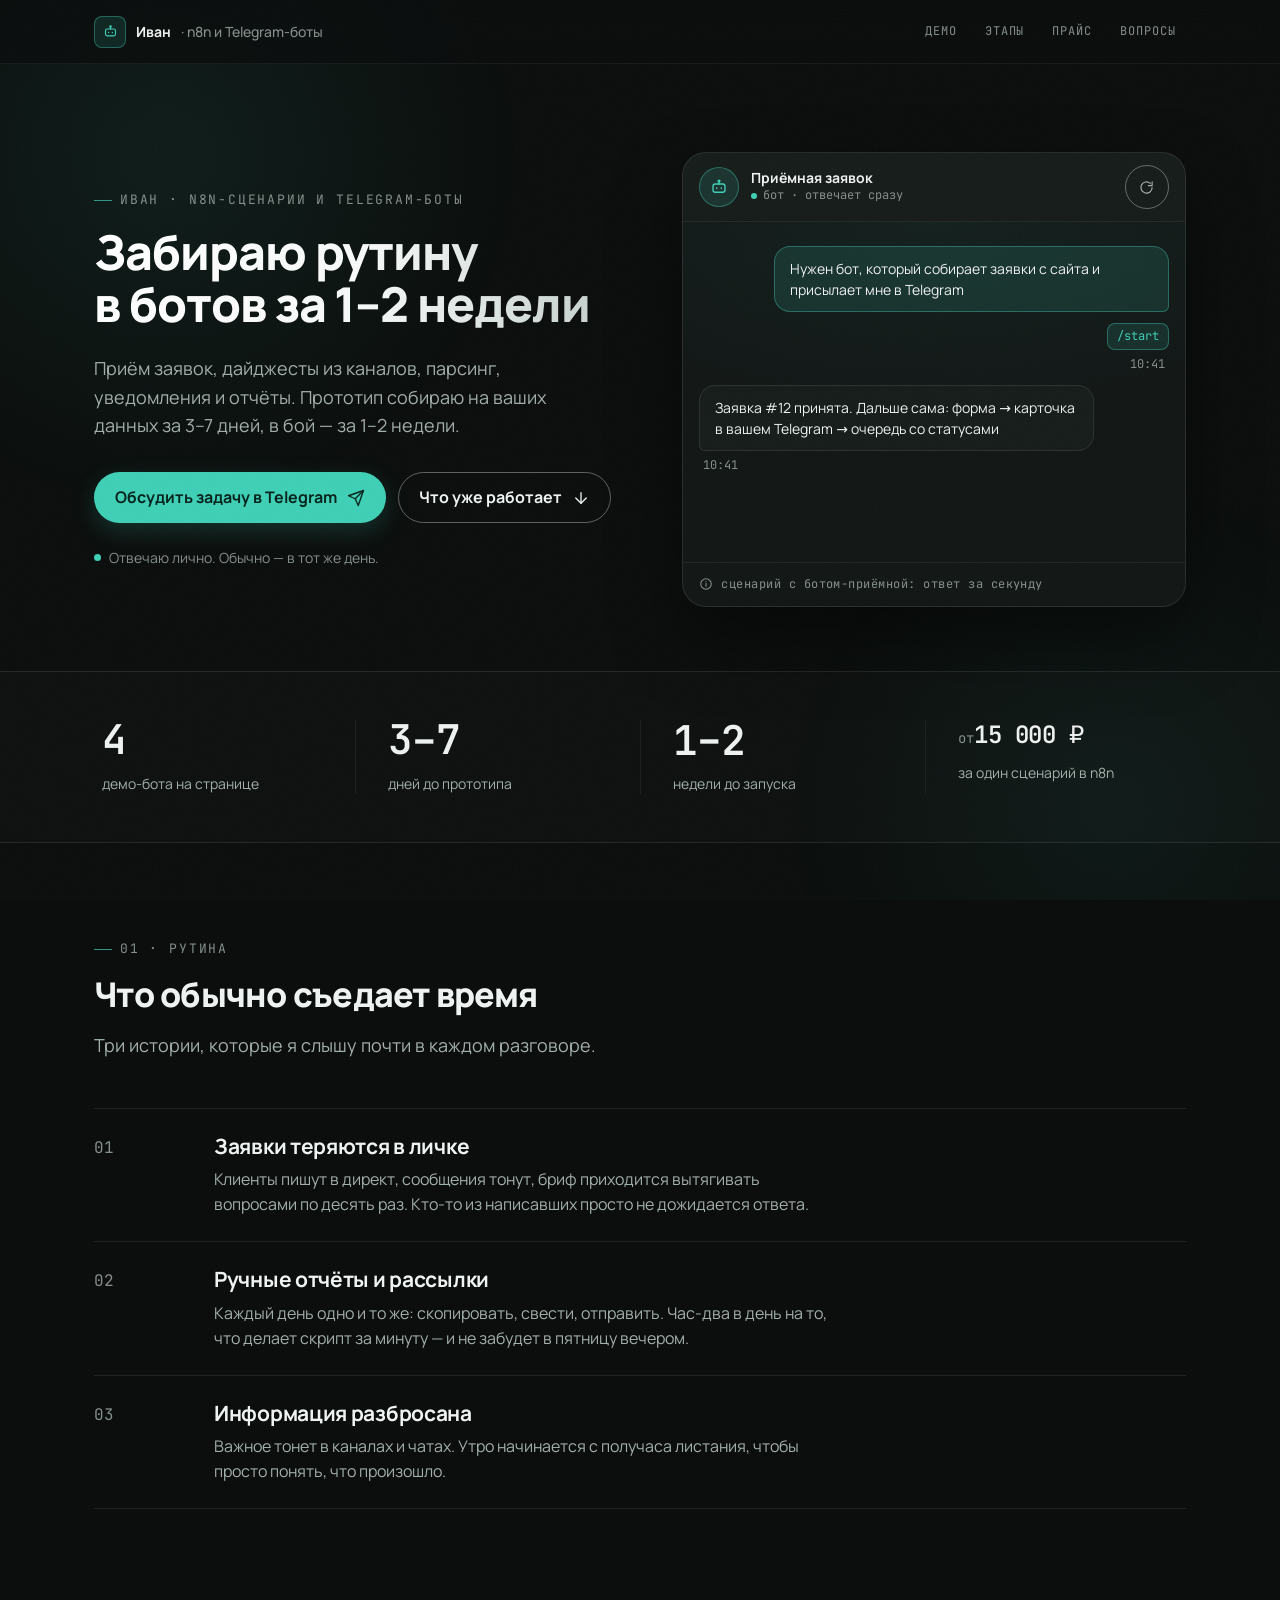
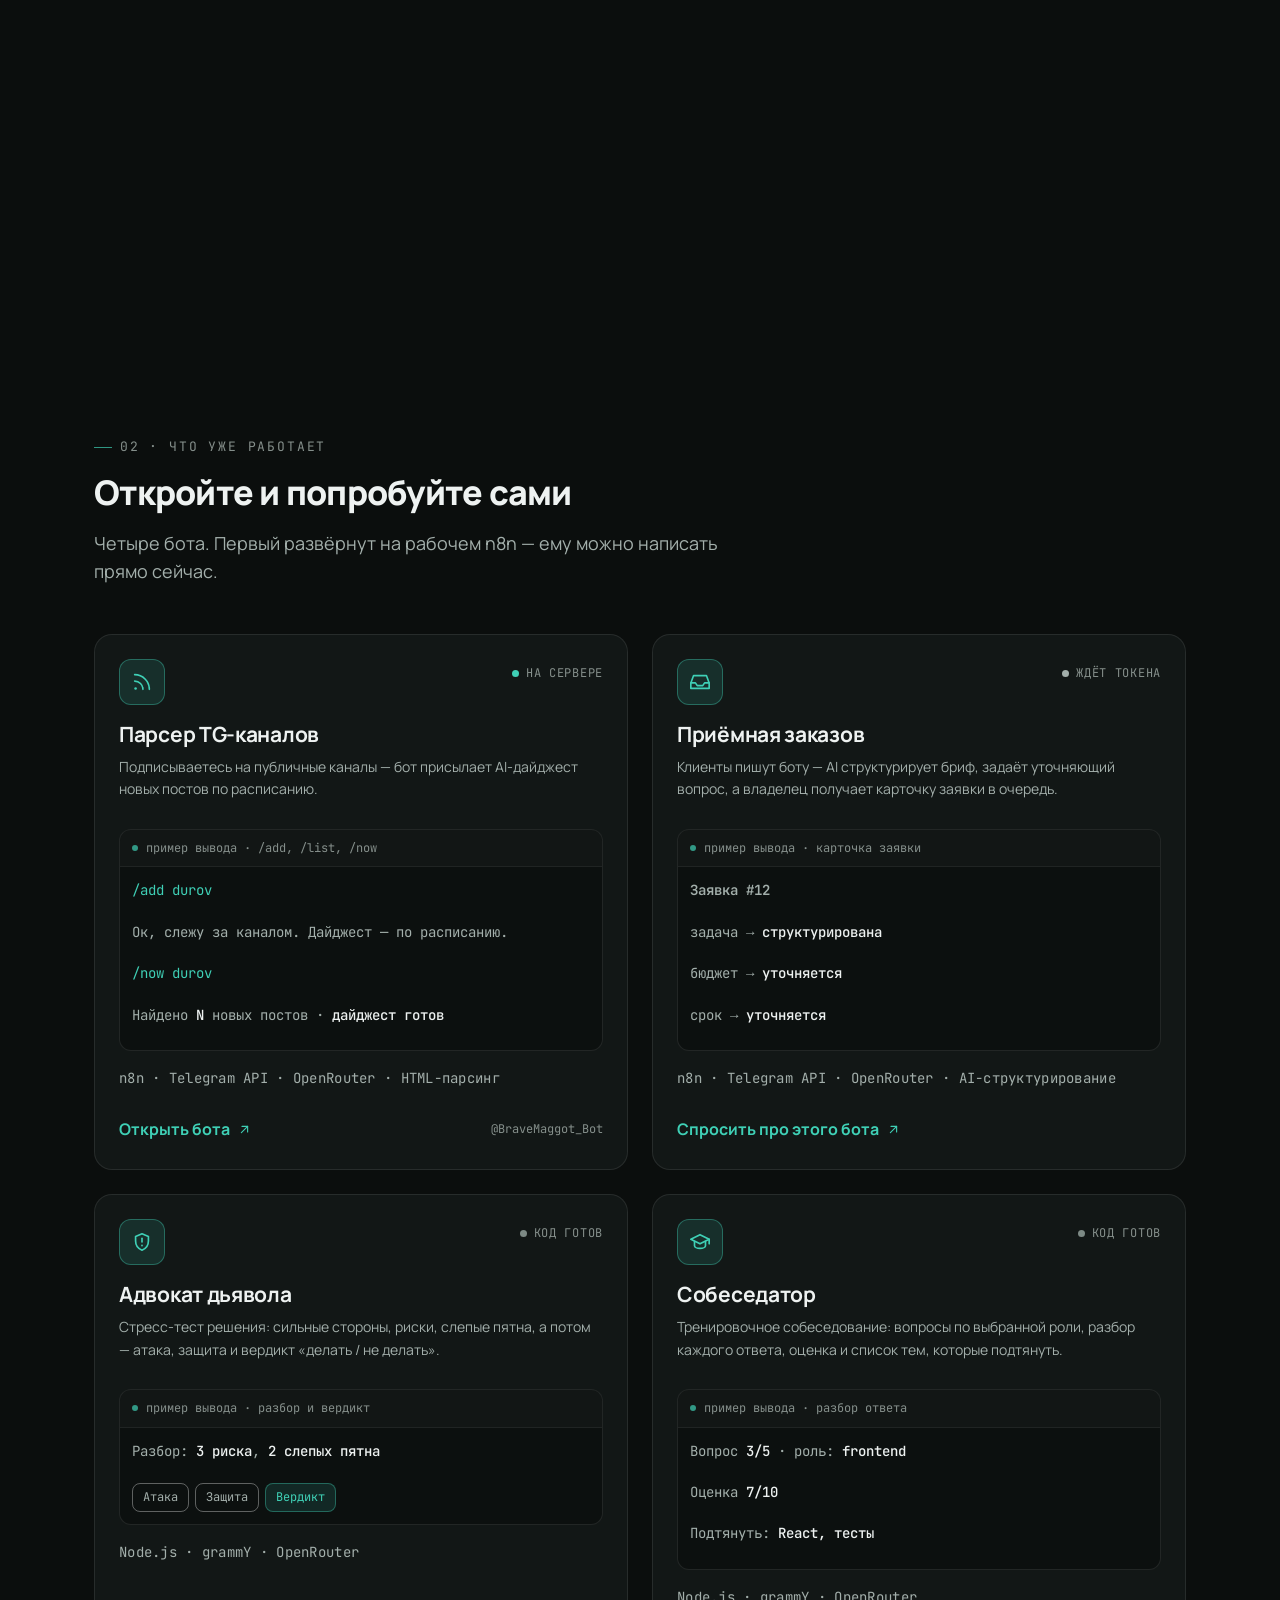
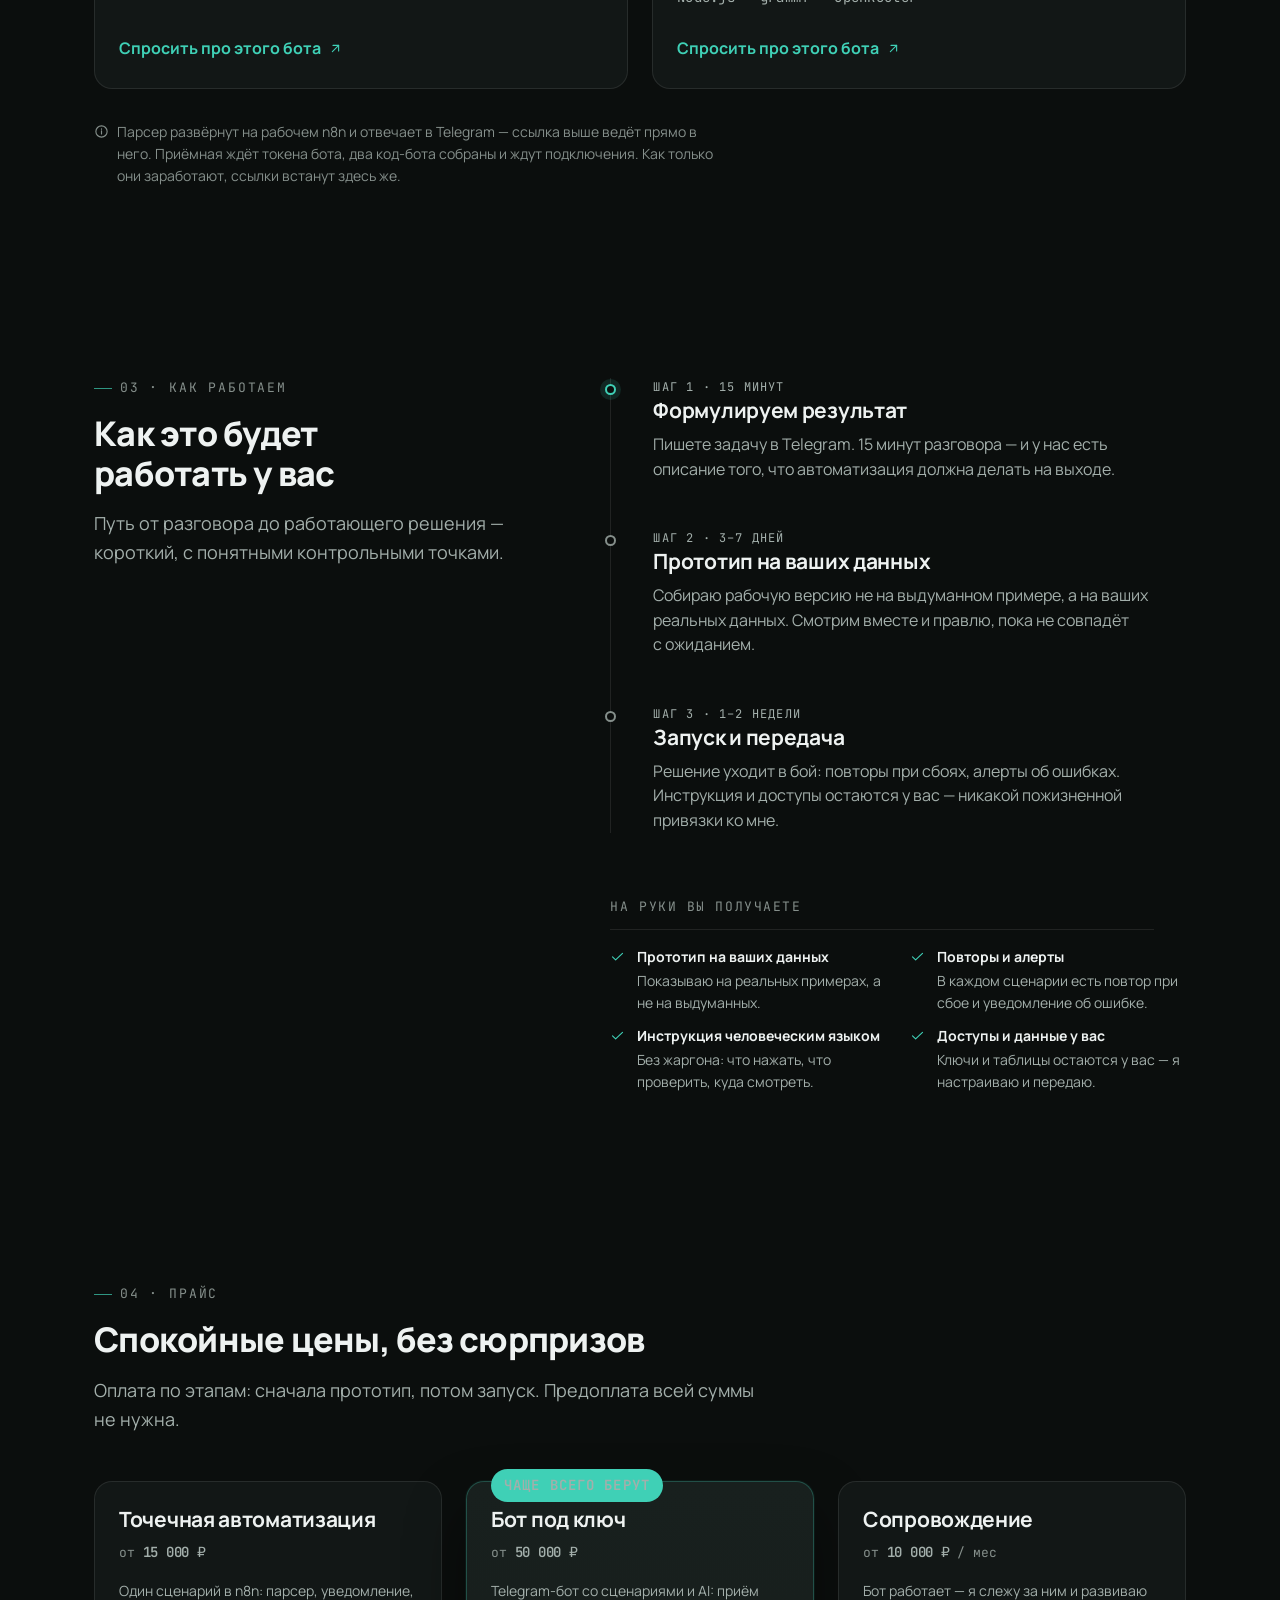
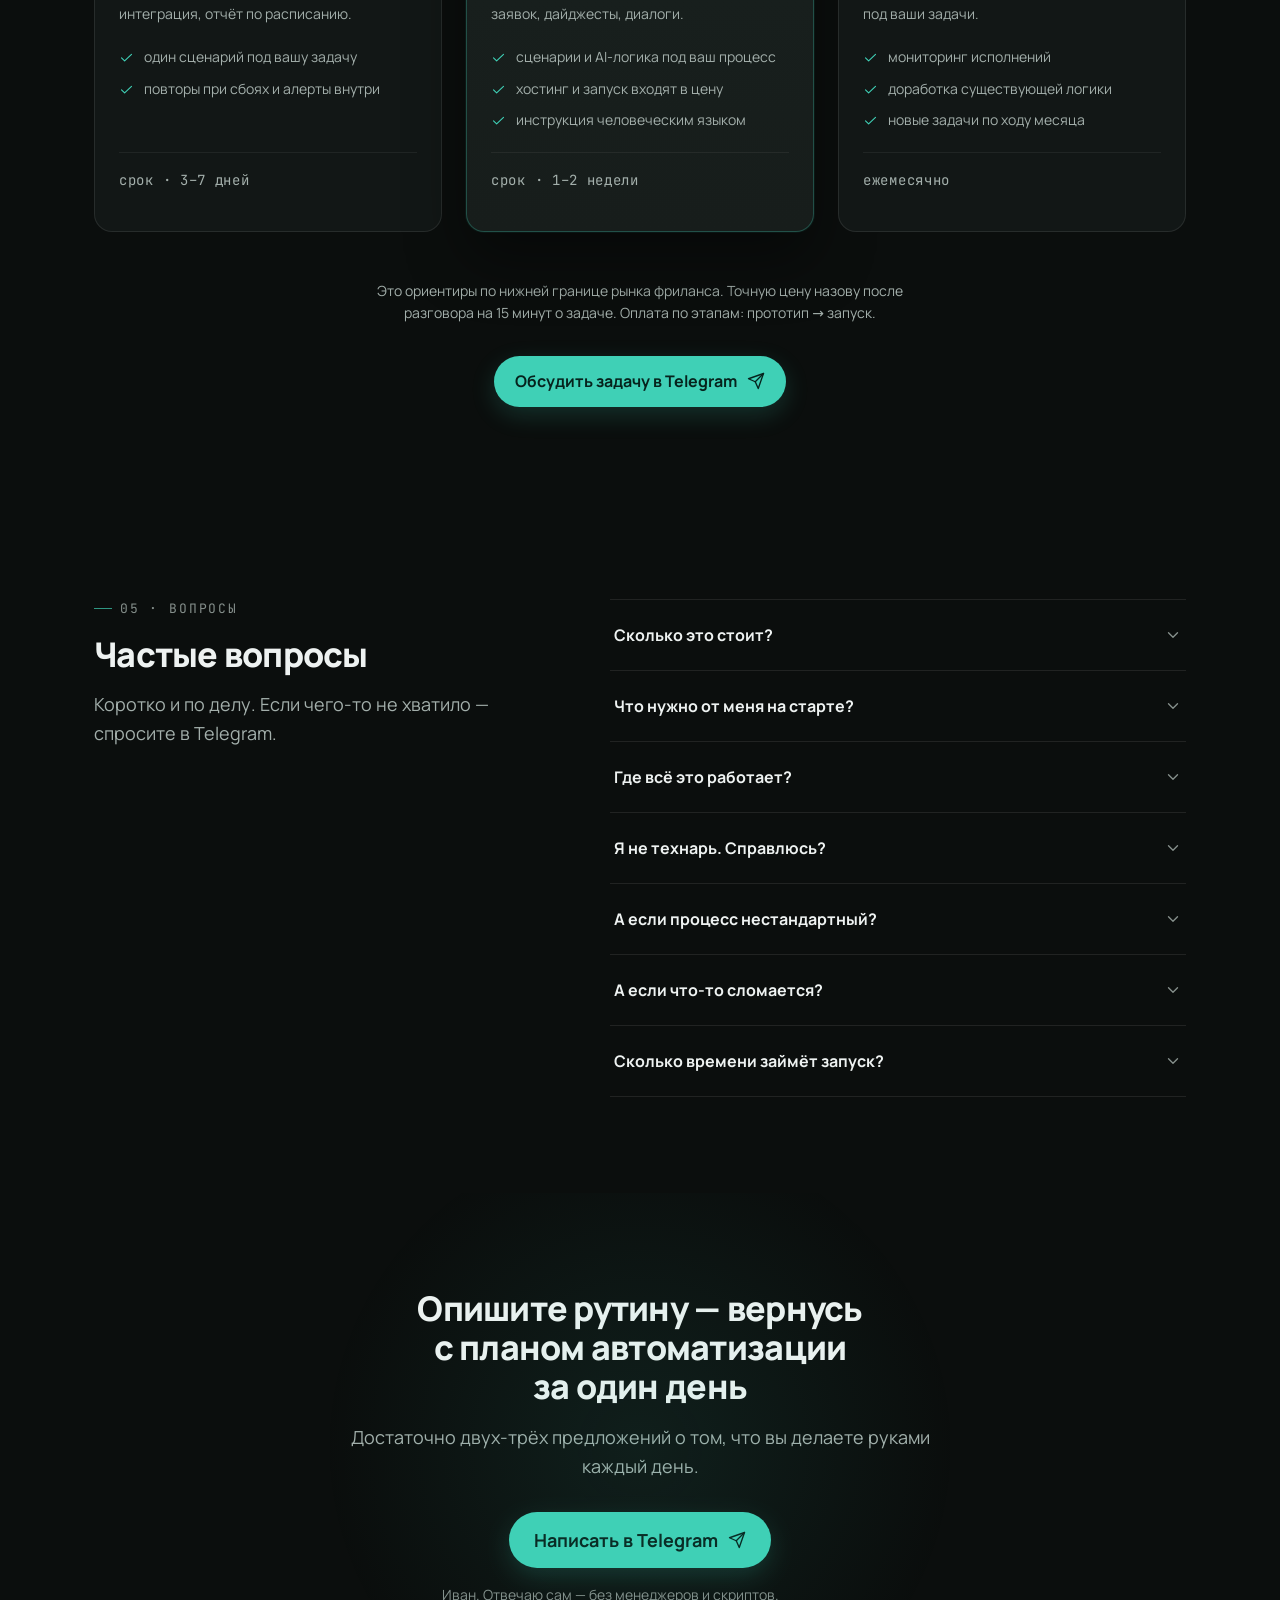
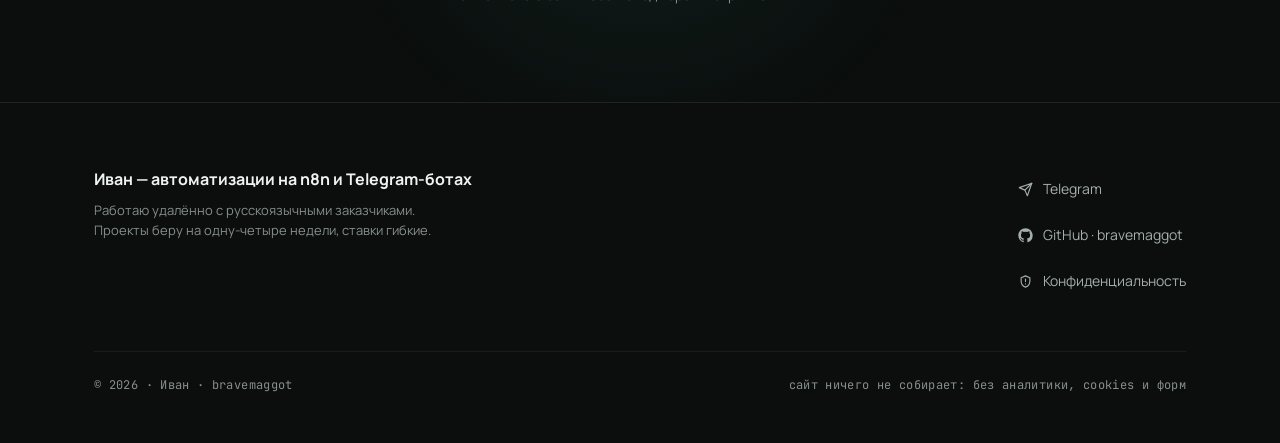
==== commit 41d06f4a: "Rebuild landing: working chat, honest copy, self-hosted fonts, market pricing Fix chat bubble class " ====
--- a/index.html
+++ b/index.html
@@ -4,27 +4,38 @@
 <meta charset="UTF-8">
 <meta name="viewport" content="width=device-width, initial-scale=1">
 <title>Автоматизация на n8n и Telegram-ботах под задачу</title>
-<meta name="description" content="Собираю Telegram-ботов и n8n-автоматизации под вашу рутину: приём заявок, дайджесты, парсинг, уведомления. Прототип за 3–7 дней, запуск за 1–2 недели. Каждый бот на странице — живой.">
+<meta name="description" content="Собираю Telegram-ботов и n8n-автоматизации под вашу рутину: приём заявок, дайджесты, парсинг, уведомления. Прототип за 3–7 дней, запуск за 1–2 недели. Оплата по этапам.">
 <meta name="theme-color" content="#0b0e0d">
 <meta name="color-scheme" content="dark">
 <link rel="icon" href="data:image/svg+xml,%3Csvg xmlns='http://www.w3.org/2000/svg' viewBox='0 0 32 32'%3E%3Crect width='32' height='32' rx='8' fill='%233fd0b6'/%3E%3Ctext x='16' y='23' font-family='sans-serif' font-size='18' font-weight='700' fill='%2306231d' text-anchor='middle'%3EИ%3C/text%3E%3C/svg%3E">
 
+<link rel="canonical" href="https://bravemaggot.github.io/">
 <meta property="og:type" content="website">
 <meta property="og:url" content="https://bravemaggot.github.io/">
 <meta property="og:title" content="Автоматизация на n8n и Telegram-ботах под задачу">
-<meta property="og:description" content="Боты и n8n-автоматизации, которые забирают рутину: заявки, дайджесты, парсинг, уведомления. Прототип за 3–7 дней.">
+<meta property="og:description" content="Приём заявок, дайджесты из каналов, парсинг, уведомления и отчёты. Прототип — за 3–7 дней, боевой запуск — за 1–2 недели.">
 <meta property="og:image" content="https://bravemaggot.github.io/og.png">
 <meta property="og:image:width" content="1200">
 <meta property="og:image:height" content="630">
+<meta property="og:image:alt" content="Иван — автоматизации на n8n и Telegram-ботах">
 <meta property="og:locale" content="ru_RU">
 <meta name="twitter:card" content="summary_large_image">
+<meta name="twitter:title" content="Автоматизация на n8n и Telegram-ботах под задачу">
+<meta name="twitter:description" content="Прототип автоматизации — за 3–7 дней, боевой запуск — за 1–2 недели. Оплата по этапам.">
 <meta name="twitter:image" content="https://bravemaggot.github.io/og.png">
 
-<script>document.documentElement.classList.add('js');</script>
-<link rel="preconnect" href="https://fonts.googleapis.com">
-<link rel="preconnect" href="https://fonts.gstatic.com" crossorigin>
-<link rel="stylesheet" href="https://fonts.googleapis.com/css2?family=Manrope:wght@400;500;600;700;800&family=JetBrains+Mono:wght@400;500;600&display=swap">
+<link rel="preload" as="font" type="font/woff2" href="fonts/manrope-cyrillic.woff2" crossorigin>
+<link rel="preload" as="font" type="font/woff2" href="fonts/manrope-latin.woff2" crossorigin>
 <link rel="stylesheet" href="style.css">
+
+<!-- Класс .js ставится только если app.js реально загрузился: иначе контент останется видимым -->
+<script>
+  document.documentElement.classList.add('js');
+  window.__rvFallback = setTimeout(function () {
+    document.documentElement.classList.remove('js');
+  }, 2500);
+</script>
+<noscript><style>.js .rv{opacity:1!important;transform:none!important}</style></noscript>
 
 <script type="application/ld+json">
 {
@@ -43,7 +54,7 @@
   "@context": "https://schema.org",
   "@type": "FAQPage",
   "mainEntity": [
-    {"@type": "Question", "name": "Сколько это стоит?", "acceptedAnswer": {"@type": "Answer", "text": "Точечный сценарий в n8n — от 5 000 ₽, бот под ключ — от 15 000 ₽, сопровождение — от 5 000 ₽ в месяц. Точную цену называю после разговора на 15 минут о задаче."}},
+    {"@type": "Question", "name": "Сколько это стоит?", "acceptedAnswer": {"@type": "Answer", "text": "Точечный сценарий в n8n — от 15 000 ₽, бот под ключ — от 50 000 ₽, сопровождение — от 10 000 ₽ в месяц. Точную цену называю после разговора на 15 минут о задаче."}},
     {"@type": "Question", "name": "Что нужно от меня на старте?", "acceptedAnswer": {"@type": "Answer", "text": "Описать процесс своими словами и показать, где живут данные: таблицы, каналы, почта, чаты. Техническую часть беру на себя."}},
     {"@type": "Question", "name": "Где всё это работает?", "acceptedAnswer": {"@type": "Answer", "text": "На n8n на вашем сервере или на моём VPS. Данные и ключи остаются у вас, я настраиваю и передаю доступ."}},
     {"@type": "Question", "name": "Я не технарь. Справлюсь?", "acceptedAnswer": {"@type": "Answer", "text": "Да. От вас нужно описание задачи своими словами, всё остальное — на мне. Инструкцию пишу человеческим языком, без жаргона."}},
@@ -72,6 +83,7 @@
   <symbol id="i-check" viewBox="0 0 24 24"><path d="M4 12.5l5 5L20 7"/></symbol>
   <symbol id="i-close" viewBox="0 0 24 24"><path d="M6 6l12 12"/><path d="M18 6 6 18"/></symbol>
   <symbol id="i-replay" viewBox="0 0 24 24"><path d="M21 12a9 9 0 1 1-3-6.7"/><path d="M21 3v6h-6"/></symbol>
+  <symbol id="i-info" viewBox="0 0 24 24"><circle cx="12" cy="12" r="9"/><path d="M12 11v5"/><path d="M12 7.6v.6"/></symbol>
   <symbol id="i-github" viewBox="0 0 24 24"><path fill="currentColor" stroke="none" d="M12 .5C5.65.5.5 5.65.5 12c0 5.08 3.29 9.39 7.86 10.91.58.1.79-.25.79-.55v-2.17c-3.2.7-3.87-1.37-3.87-1.37-.52-1.33-1.28-1.68-1.28-1.68-1.05-.72.08-.71.08-.71 1.16.08 1.77 1.19 1.77 1.19 1.03 1.77 2.7 1.26 3.36.96.1-.75.4-1.26.73-1.55-2.55-.29-5.23-1.28-5.23-5.68 0-1.26.45-2.28 1.19-3.09-.12-.29-.52-1.46.11-3.05 0 0 .97-.31 3.18 1.18a11.1 11.1 0 0 1 5.8 0c2.2-1.49 3.17-1.18 3.17-1.18.63 1.59.23 2.76.11 3.05.74.81 1.19 1.83 1.19 3.09 0 4.41-2.69 5.38-5.25 5.66.41.36.78 1.05.78 2.13v3.16c0 .3.21.66.8.55A11.5 11.5 0 0 0 23.5 12C23.5 5.65 18.35.5 12 .5z"/></symbol>
 </svg>
 
@@ -79,9 +91,9 @@
 
 <header class="topbar">
   <div class="wrap topbar-row">
-    <a class="brand" href="#main">
+    <a class="brand" href="#main" aria-label="Иван — в начало страницы">
       <span class="logo"><svg class="ic ic-sm"><use href="#i-bot"/></svg></span>
-      Иван<span class="brand-spec"> · n8n и Telegram-боты</span>
+      <span class="brand-name">Иван</span><span class="brand-spec"> · n8n и Telegram-боты</span>
     </a>
     <nav class="topnav" aria-label="Разделы страницы">
       <a href="#works">Демо</a>
@@ -99,29 +111,47 @@
     <div class="wrap hero-grid">
       <div>
         <p class="kicker rv">Иван · n8n-сценарии и Telegram-боты</p>
-        <h1 class="rv" style="--d:.06s">Забираю рутину в ботов — за&nbsp;1–2&nbsp;недели</h1>
-        <p class="lead rv" style="--d:.12s">Приём заявок, дайджесты из каналов, парсинг, уведомления и отчёты. Каждый бот на этой странице живой — можно открыть и проверить.</p>
+        <h1 class="rv" style="--d:.06s">Забираю рутину<br>в&nbsp;ботов <span class="nb">за&nbsp;1–2&nbsp;недели</span></h1>
+        <p class="lead rv" style="--d:.12s">Приём заявок, дайджесты из каналов, парсинг, уведомления и отчёты. Прототип собираю на ваших данных за 3–7 дней, в бой — за 1–2 недели.</p>
         <div class="btn-row rv" style="--d:.18s">
           <a class="btn btn-primary" href="https://t.me/bravemaggot" target="_blank" rel="noopener">Обсудить задачу в Telegram<svg class="ic"><use href="#i-send"/></svg></a>
-          <a class="btn btn-ghost" href="#works">Потыкать живых ботов<svg class="ic"><use href="#i-arrow-dn"/></svg></a>
-        </div>
-        <p class="hero-note rv" style="--d:.24s">Отвечаю лично. Обычно — в тот же день.</p>
-      </div>
-
-      <!-- живой пример переписки -->
+          <a class="btn btn-ghost" href="#works">Что уже работает<svg class="ic"><use href="#i-arrow-dn"/></svg></a>
+        </div>
+        <p class="hero-note rv" style="--d:.24s"><span class="dot pulse" aria-hidden="true"></span>Отвечаю лично. Обычно — в тот же день.</p>
+      </div>
+
+      <!-- диалог с ботом-приёмной -->
       <div class="chat rv" style="--d:.15s">
         <div class="chat-head">
           <span class="chat-ava"><svg class="ic"><use href="#i-bot"/></svg></span>
           <div>
             <div class="chat-name">Приёмная заявок</div>
-            <div class="chat-sub"><span class="dot"></span>бот · отвечает сразу</div>
+            <div class="chat-sub"><span class="dot" aria-hidden="true"></span>бот · отвечает сразу</div>
           </div>
           <button class="chat-replay" id="chatReplay" title="Проиграть диалог ещё раз" aria-label="Проиграть диалог ещё раз">
             <svg class="ic ic-sm"><use href="#i-replay"/></svg>
           </button>
         </div>
-        <div class="chat-body" id="chatBody" aria-live="polite"></div>
-        <div class="chat-note">пример переписки с реальным ботом-приёмной</div>
+        <div class="chat-body" id="chatBody">
+          <div class="msg msg--client">
+            <div class="bubble show">Нужен бот, который собирает заявки с сайта и присылает мне в Telegram</div>
+            <span class="chip">/start</span>
+            <div class="msg-meta">10:41</div>
+          </div>
+          <div class="msg msg--bot">
+            <div class="bubble show">Заявка #12 принята. Дальше сама: форма → карточка в вашем Telegram → очередь со статусами</div>
+            <div class="msg-meta">10:41</div>
+          </div>
+          <div class="msg msg--client">
+            <div class="bubble show">а если клиент напишет криво и без бюджета?</div>
+            <div class="msg-meta">10:42</div>
+          </div>
+          <div class="msg msg--bot">
+            <div class="bubble show">Уточню недостающее встречным вопросом и дополню бриф. Заявка не потеряется</div>
+            <div class="msg-meta">10:42</div>
+          </div>
+        </div>
+        <div class="chat-note"><svg class="ic" aria-hidden="true"><use href="#i-info"/></svg>сценарий с ботом-приёмной: ответ за секунду</div>
       </div>
     </div>
   </section>
@@ -130,20 +160,20 @@
   <section class="stats" aria-label="Показатели">
     <div class="wrap stats-grid">
       <div class="stat rv">
-        <div class="stat-num" role="img" aria-label="4"><span class="od" data-v="4"></span></div>
-        <div class="stat-label">живых демо на странице</div>
+        <div class="stat-num" role="img" aria-label="4"><span class="od" data-v="4">4</span></div>
+        <div class="stat-label">демо-бота на странице</div>
       </div>
       <div class="stat rv" style="--d:.08s">
-        <div class="stat-num" role="img" aria-label="2"><span class="od" data-v="2"></span></div>
-        <div class="stat-label">n8n-сервиса уже работают</div>
+        <div class="stat-num" role="img" aria-label="от 3 до 7"><span class="od" data-v="3">3</span><span>–</span><span class="od" data-v="7">7</span></div>
+        <div class="stat-label">дней до прототипа</div>
       </div>
       <div class="stat rv" style="--d:.16s">
-        <div class="stat-num" role="img" aria-label="от 3 до 7"><span class="od" data-v="3"></span><span>–</span><span class="od" data-v="7"></span></div>
-        <div class="stat-label">дней до прототипа</div>
+        <div class="stat-num" role="img" aria-label="от 1 до 2"><span class="od" data-v="1">1</span><span>–</span><span class="od" data-v="2">2</span></div>
+        <div class="stat-label">недели до запуска</div>
       </div>
       <div class="stat rv" style="--d:.24s">
-        <div class="stat-num" role="img" aria-label="от 1 до 2"><span class="od" data-v="1"></span><span>–</span><span class="od" data-v="2"></span></div>
-        <div class="stat-label">недель до запуска</div>
+        <div class="stat-num is-money"><small>от</small> 15&nbsp;000&nbsp;₽</div>
+        <div class="stat-label">за один сценарий в n8n</div>
       </div>
     </div>
   </section>
@@ -191,54 +221,95 @@
   <section class="sec" id="works">
     <div class="wrap">
       <div class="sec-head">
-        <p class="kicker rv">02 · живые демо</p>
+        <p class="kicker rv">02 · что уже работает</p>
         <h2 class="rv" style="--d:.05s">Откройте и попробуйте сами</h2>
-        <p class="lead rv" style="--d:.1s">Это не макеты — каждый сервис работает прямо сейчас. Напишите боту и посмотрите, как он отвечает.</p>
+        <p class="lead rv" style="--d:.1s">Четыре бота. Первый развёрнут на рабочем n8n — ему можно написать прямо сейчас.</p>
       </div>
 
       <ul class="grid grid-2">
         <li class="card work rv">
           <div class="work-top">
             <span class="icon-box" aria-hidden="true"><svg class="ic ic-lg"><use href="#i-rss"/></svg></span>
-            <span class="st st-live"><span class="dot"></span>работает на сервере</span>
+            <span class="st st-live"><span class="dot" aria-hidden="true"></span>на сервере</span>
           </div>
           <h3>Парсер TG-каналов</h3>
-          <p>Подписываетесь на публичные каналы — бот присылает AI-дайджест новых постов по расписанию. Команды: /add, /list, /now.</p>
+          <p>Подписываетесь на публичные каналы — бот присылает AI-дайджест новых постов по расписанию.</p>
+          <div class="term" aria-hidden="true">
+            <div class="term-bar"><span class="dot"></span>пример вывода · /add, /list, /now</div>
+            <div class="term-body">
+              <p class="term-line"><span class="term-cmd">/add durov</span></p>
+              <p class="term-line term-out">Ок, слежу за каналом. Дайджест — по расписанию.</p>
+              <p class="term-line"><span class="term-cmd">/now durov</span></p>
+              <p class="term-line term-out">Найдено <b>N</b> новых постов · <b>дайджест готов</b></p>
+            </div>
+          </div>
           <p class="stack">n8n · Telegram API · OpenRouter · HTML-парсинг</p>
-          <a class="work-link" href="https://t.me/bravemaggot" target="_blank" rel="noopener">Открыть бота<svg class="ic ic-sm"><use href="#i-arrow-ur"/></svg></a>
-        </li>
+          <a class="work-link" href="https://t.me/BraveMaggot_Bot" target="_blank" rel="noopener">Открыть бота<svg class="ic ic-sm"><use href="#i-arrow-ur"/></svg><span class="tag">@BraveMaggot_Bot</span></a>
+        </li>
+
         <li class="card work rv" style="--d:.08s">
           <div class="work-top">
             <span class="icon-box" aria-hidden="true"><svg class="ic ic-lg"><use href="#i-inbox"/></svg></span>
-            <span class="st st-live"><span class="dot"></span>работает на сервере</span>
+            <span class="st st-wait"><span class="dot" aria-hidden="true"></span>ждёт токена</span>
           </div>
           <h3>Приёмная заказов</h3>
-          <p>Клиенты пишут боту — AI структурирует бриф (задача, бюджет, срок), задаёт уточняющий вопрос, а владелец получает карточку заявки в очередь.</p>
+          <p>Клиенты пишут боту — AI структурирует бриф, задаёт уточняющий вопрос, а владелец получает карточку заявки в очередь.</p>
+          <div class="term" aria-hidden="true">
+            <div class="term-bar"><span class="dot"></span>пример вывода · карточка заявки</div>
+            <div class="term-body">
+              <p class="term-line"><b>Заявка #12</b></p>
+              <p class="term-line term-out">задача → <b>структурирована</b></p>
+              <p class="term-line term-out">бюджет → <b>уточняется</b></p>
+              <p class="term-line term-out">срок → <b>уточняется</b></p>
+            </div>
+          </div>
           <p class="stack">n8n · Telegram API · OpenRouter · AI-структурирование</p>
-          <a class="work-link" href="https://t.me/bravemaggot" target="_blank" rel="noopener">Открыть бота<svg class="ic ic-sm"><use href="#i-arrow-ur"/></svg></a>
-        </li>
+          <a class="work-link" href="https://t.me/bravemaggot" target="_blank" rel="noopener">Спросить про этого бота<svg class="ic ic-sm"><use href="#i-arrow-ur"/></svg></a>
+        </li>
+
         <li class="card work rv" style="--d:.16s">
           <div class="work-top">
             <span class="icon-box" aria-hidden="true"><svg class="ic ic-lg"><use href="#i-shield"/></svg></span>
-            <span class="st st-soon"><span class="dot"></span>ждёт подключения</span>
+            <span class="st st-soon"><span class="dot" aria-hidden="true"></span>код готов</span>
           </div>
           <h3>Адвокат дьявола</h3>
           <p>Стресс-тест решения: сильные стороны, риски, слепые пятна, а потом — атака, защита и вердикт «делать / не делать».</p>
+          <div class="term" aria-hidden="true">
+            <div class="term-bar"><span class="dot"></span>пример вывода · разбор и вердикт</div>
+            <div class="term-body">
+              <p class="term-line term-out">Разбор: <b>3 риска</b>, <b>2 слепых пятна</b></p>
+              <div class="term-btns">
+                <span class="term-btn">Атака</span>
+                <span class="term-btn">Защита</span>
+                <span class="term-btn is-on">Вердикт</span>
+              </div>
+            </div>
+          </div>
           <p class="stack">Node.js · grammY · OpenRouter</p>
-          <a class="work-link" href="https://t.me/bravemaggot" target="_blank" rel="noopener">Открыть бота<svg class="ic ic-sm"><use href="#i-arrow-ur"/></svg></a>
-        </li>
+          <a class="work-link" href="https://t.me/bravemaggot" target="_blank" rel="noopener">Спросить про этого бота<svg class="ic ic-sm"><use href="#i-arrow-ur"/></svg></a>
+        </li>
+
         <li class="card work rv" style="--d:.24s">
           <div class="work-top">
             <span class="icon-box" aria-hidden="true"><svg class="ic ic-lg"><use href="#i-cap"/></svg></span>
-            <span class="st st-soon"><span class="dot"></span>ждёт подключения</span>
+            <span class="st st-soon"><span class="dot" aria-hidden="true"></span>код готов</span>
           </div>
           <h3>Собеседатор</h3>
-          <p>Тренировочное собеседование: 5 вопросов по выбранной роли, разбор каждого ответа, оценка и список тем, которые подтянуть.</p>
+          <p>Тренировочное собеседование: вопросы по выбранной роли, разбор каждого ответа, оценка и список тем, которые подтянуть.</p>
+          <div class="term" aria-hidden="true">
+            <div class="term-bar"><span class="dot"></span>пример вывода · разбор ответа</div>
+            <div class="term-body">
+              <p class="term-line term-out">Вопрос <b>3/5</b> · роль: <b>frontend</b></p>
+              <p class="term-line term-out">Оценка <b>7/10</b></p>
+              <p class="term-line term-out">Подтянуть: <b>React, тесты</b></p>
+            </div>
+          </div>
           <p class="stack">Node.js · grammY · OpenRouter</p>
-          <a class="work-link" href="https://t.me/bravemaggot" target="_blank" rel="noopener">Открыть бота<svg class="ic ic-sm"><use href="#i-arrow-ur"/></svg></a>
+          <a class="work-link" href="https://t.me/bravemaggot" target="_blank" rel="noopener">Спросить про этого бота<svg class="ic ic-sm"><use href="#i-arrow-ur"/></svg></a>
         </li>
       </ul>
-      <p class="demo-foot rv">Честный статус: парсер и приёмная уже развёрнуты на рабочем сервере n8n. Код-боты собраны и ждут подключения — ссылки встанут сюда, как только будут готовы.</p>
+
+      <p class="demo-foot rv"><svg class="ic ic-sm" aria-hidden="true"><use href="#i-info"/></svg><span>Парсер развёрнут на рабочем n8n и отвечает в Telegram — ссылка выше ведёт прямо в него. Приёмная ждёт токена бота, два код-бота собраны и ждут подключения. Как только они заработают, ссылки встанут здесь же.</span></p>
     </div>
   </section>
 
@@ -250,23 +321,35 @@
         <h2 class="rv" style="--d:.05s">Как это будет работать у вас</h2>
         <p class="lead rv" style="--d:.1s">Путь от разговора до работающего решения — короткий, с понятными контрольными точками.</p>
       </div>
-      <ol class="steps">
-        <li class="step rv">
-          <p class="step-meta">шаг 1 · 15 минут</p>
-          <h3>Формулируем результат</h3>
-          <p>Пишете задачу в Telegram. 15 минут разговора — и у нас есть описание того, что автоматизация должна делать на выходе.</p>
-        </li>
-        <li class="step rv" style="--d:.08s">
-          <p class="step-meta">шаг 2 · 3–7 дней</p>
-          <h3>Прототип на ваших данных</h3>
-          <p>Собираю рабочую версию не на выдуманном примере, а на ваших реальных данных. Смотрим вместе и правлю, пока не совпадёт с ожиданием.</p>
-        </li>
-        <li class="step rv" style="--d:.16s">
-          <p class="step-meta">шаг 3 · 1–2 недели</p>
-          <h3>Запуск и передача</h3>
-          <p>Решение уходит в бой: повторы при сбоях, алерты об ошибках. Инструкция и доступы остаются у вас — никакой пожизненной привязки ко мне.</p>
-        </li>
-      </ol>
+      <div>
+        <ol class="steps">
+          <li class="step rv">
+            <p class="step-meta">шаг 1 · 15 минут</p>
+            <h3>Формулируем результат</h3>
+            <p>Пишете задачу в Telegram. 15 минут разговора — и у нас есть описание того, что автоматизация должна делать на выходе.</p>
+          </li>
+          <li class="step rv" style="--d:.08s">
+            <p class="step-meta">шаг 2 · 3–7 дней</p>
+            <h3>Прототип на ваших данных</h3>
+            <p>Собираю рабочую версию не на выдуманном примере, а на ваших реальных данных. Смотрим вместе и правлю, пока не совпадёт с ожиданием.</p>
+          </li>
+          <li class="step rv" style="--d:.16s">
+            <p class="step-meta">шаг 3 · 1–2 недели</p>
+            <h3>Запуск и передача</h3>
+            <p>Решение уходит в бой: повторы при сбоях, алерты об ошибках. Инструкция и доступы остаются у вас — никакой пожизненной привязки ко мне.</p>
+          </li>
+        </ol>
+
+        <div class="handover rv" style="--d:.1s">
+          <p class="handover-head">на руки вы получаете</p>
+          <ul class="handover-grid">
+            <li><svg class="ic ic-sm" aria-hidden="true"><use href="#i-check"/></svg><span><b>Прототип на ваших данных</b>Показываю на реальных примерах, а не на выдуманных.</span></li>
+            <li><svg class="ic ic-sm" aria-hidden="true"><use href="#i-check"/></svg><span><b>Повторы и алерты</b>В каждом сценарии есть повтор при сбое и уведомление об ошибке.</span></li>
+            <li><svg class="ic ic-sm" aria-hidden="true"><use href="#i-check"/></svg><span><b>Инструкция человеческим языком</b>Без жаргона: что нажать, что проверить, куда смотреть.</span></li>
+            <li><svg class="ic ic-sm" aria-hidden="true"><use href="#i-check"/></svg><span><b>Доступы и данные у вас</b>Ключи и таблицы остаются у вас — я настраиваю и передаю.</span></li>
+          </ul>
+        </div>
+      </div>
     </div>
   </section>
 
@@ -282,39 +365,39 @@
       <ul class="grid grid-3 pricing">
         <li class="card price rv">
           <h3>Точечная автоматизация</h3>
-          <p class="price-num"><small>от</small> 5 000 ₽</p>
+          <p class="price-num"><small>от</small> 15&nbsp;000&nbsp;₽</p>
           <p>Один сценарий в n8n: парсер, уведомление, интеграция, отчёт по расписанию.</p>
           <ul class="price-list">
-            <li><svg class="ic ic-sm"><use href="#i-check"/></svg>один сценарий под вашу задачу</li>
-            <li><svg class="ic ic-sm"><use href="#i-check"/></svg>повторы при сбоях и алерты внутри</li>
+            <li><svg class="ic ic-sm" aria-hidden="true"><use href="#i-check"/></svg>один сценарий под вашу задачу</li>
+            <li><svg class="ic ic-sm" aria-hidden="true"><use href="#i-check"/></svg>повторы при сбоях и алерты внутри</li>
           </ul>
           <p class="price-term">срок · 3–7 дней</p>
         </li>
         <li class="card price price-featured rv" style="--d:.08s">
           <p class="badge">Чаще всего берут</p>
           <h3>Бот под ключ</h3>
-          <p class="price-num"><small>от</small> 15 000 ₽</p>
+          <p class="price-num"><small>от</small> 50&nbsp;000&nbsp;₽</p>
           <p>Telegram-бот со сценариями и AI: приём заявок, дайджесты, диалоги.</p>
           <ul class="price-list">
-            <li><svg class="ic ic-sm"><use href="#i-check"/></svg>сценарии и AI-логика под ваш процесс</li>
-            <li><svg class="ic ic-sm"><use href="#i-check"/></svg>хостинг и запуск входят в цену</li>
-            <li><svg class="ic ic-sm"><use href="#i-check"/></svg>инструкция человеческим языком</li>
+            <li><svg class="ic ic-sm" aria-hidden="true"><use href="#i-check"/></svg>сценарии и AI-логика под ваш процесс</li>
+            <li><svg class="ic ic-sm" aria-hidden="true"><use href="#i-check"/></svg>хостинг и запуск входят в цену</li>
+            <li><svg class="ic ic-sm" aria-hidden="true"><use href="#i-check"/></svg>инструкция человеческим языком</li>
           </ul>
           <p class="price-term">срок · 1–2 недели</p>
         </li>
         <li class="card price rv" style="--d:.16s">
           <h3>Сопровождение</h3>
-          <p class="price-num"><small>от</small> 5 000 ₽<small> / мес</small></p>
+          <p class="price-num"><small>от</small> 10&nbsp;000&nbsp;₽<small> / мес</small></p>
           <p>Бот работает — я слежу за ним и развиваю под ваши задачи.</p>
           <ul class="price-list">
-            <li><svg class="ic ic-sm"><use href="#i-check"/></svg>мониторинг исполнений</li>
-            <li><svg class="ic ic-sm"><use href="#i-check"/></svg>доработка существующей логики</li>
-            <li><svg class="ic ic-sm"><use href="#i-check"/></svg>новые задачи по ходу месяца</li>
+            <li><svg class="ic ic-sm" aria-hidden="true"><use href="#i-check"/></svg>мониторинг исполнений</li>
+            <li><svg class="ic ic-sm" aria-hidden="true"><use href="#i-check"/></svg>доработка существующей логики</li>
+            <li><svg class="ic ic-sm" aria-hidden="true"><use href="#i-check"/></svg>новые задачи по ходу месяца</li>
           </ul>
           <p class="price-term">ежемесячно</p>
         </li>
       </ul>
-      <p class="fineprint">Это ориентиры. Точную цену назову после разговора на 15 минут о задаче. Оплата по этапам: прототип → запуск.</p>
+      <p class="fineprint">Это ориентиры по нижней границе рынка фриланса. Точную цену назову после разговора на 15 минут о задаче. Оплата по этапам: прототип → запуск.</p>
       <div class="price-cta rv">
         <a class="btn btn-primary" href="https://t.me/bravemaggot" target="_blank" rel="noopener">Обсудить задачу в Telegram<svg class="ic"><use href="#i-send"/></svg></a>
       </div>
@@ -331,32 +414,32 @@
       </div>
       <div>
         <div class="qa rv">
-          <button class="qa-q" aria-expanded="false">Сколько это стоит?<svg class="ic"><use href="#i-chev"/></svg></button>
-          <div class="qa-a"><div class="qa-inner"><p>Точечный сценарий в n8n — от 5 000 ₽, бот под ключ — от 15 000 ₽, сопровождение — от 5 000 ₽ в месяц. Точную цену называю после разговора на 15 минут о задаче.</p></div></div>
+          <button class="qa-q" aria-expanded="false" aria-controls="qa-a-1" id="qa-b-1">Сколько это стоит?<svg class="ic" aria-hidden="true"><use href="#i-chev"/></svg></button>
+          <div class="qa-a" id="qa-a-1" role="region" aria-labelledby="qa-b-1"><div class="qa-inner"><p>Точечный сценарий в n8n — от 15 000 ₽, бот под ключ — от 50 000 ₽, сопровождение — от 10 000 ₽ в месяц. Точную цену называю после разговора на 15 минут о задаче.</p></div></div>
         </div>
         <div class="qa rv" style="--d:.05s">
-          <button class="qa-q" aria-expanded="false">Что нужно от меня на старте?<svg class="ic"><use href="#i-chev"/></svg></button>
-          <div class="qa-a"><div class="qa-inner"><p>Описать процесс своими словами и показать, где живут данные: таблицы, каналы, почта, чаты. Техническую часть беру на себя.</p></div></div>
+          <button class="qa-q" aria-expanded="false" aria-controls="qa-a-2" id="qa-b-2">Что нужно от меня на старте?<svg class="ic" aria-hidden="true"><use href="#i-chev"/></svg></button>
+          <div class="qa-a" id="qa-a-2" role="region" aria-labelledby="qa-b-2"><div class="qa-inner"><p>Описать процесс своими словами и показать, где живут данные: таблицы, каналы, почта, чаты. Техническую часть беру на себя.</p></div></div>
         </div>
         <div class="qa rv" style="--d:.1s">
-          <button class="qa-q" aria-expanded="false">Где всё это работает?<svg class="ic"><use href="#i-chev"/></svg></button>
-          <div class="qa-a"><div class="qa-inner"><p>На n8n на вашем сервере или на моём VPS. Данные и ключи остаются у вас, я настраиваю и передаю доступ.</p></div></div>
+          <button class="qa-q" aria-expanded="false" aria-controls="qa-a-3" id="qa-b-3">Где всё это работает?<svg class="ic" aria-hidden="true"><use href="#i-chev"/></svg></button>
+          <div class="qa-a" id="qa-a-3" role="region" aria-labelledby="qa-b-3"><div class="qa-inner"><p>На n8n на вашем сервере или на моём VPS. Данные и ключи остаются у вас, я настраиваю и передаю доступ.</p></div></div>
         </div>
         <div class="qa rv" style="--d:.15s">
-          <button class="qa-q" aria-expanded="false">Я не технарь. Справлюсь?<svg class="ic"><use href="#i-chev"/></svg></button>
-          <div class="qa-a"><div class="qa-inner"><p>Да. От вас нужно описание задачи своими словами, всё остальное — на мне. Инструкцию пишу человеческим языком, без жаргона.</p></div></div>
+          <button class="qa-q" aria-expanded="false" aria-controls="qa-a-4" id="qa-b-4">Я не технарь. Справлюсь?<svg class="ic" aria-hidden="true"><use href="#i-chev"/></svg></button>
+          <div class="qa-a" id="qa-a-4" role="region" aria-labelledby="qa-b-4"><div class="qa-inner"><p>Да. От вас нужно описание задачи своими словами, всё остальное — на мне. Инструкцию пишу человеческим языком, без жаргона.</p></div></div>
         </div>
         <div class="qa rv" style="--d:.2s">
-          <button class="qa-q" aria-expanded="false">А если процесс нестандартный?<svg class="ic"><use href="#i-chev"/></svg></button>
-          <div class="qa-a"><div class="qa-inner"><p>Нестандартные процессы — основной случай. Сначала прототип на ваших данных: по нему сразу видно, что работает, а что нет.</p></div></div>
+          <button class="qa-q" aria-expanded="false" aria-controls="qa-a-5" id="qa-b-5">А если процесс нестандартный?<svg class="ic" aria-hidden="true"><use href="#i-chev"/></svg></button>
+          <div class="qa-a" id="qa-a-5" role="region" aria-labelledby="qa-b-5"><div class="qa-inner"><p>Нестандартные процессы — основной случай. Сначала прототип на ваших данных: по нему сразу видно, что работает, а что нет.</p></div></div>
         </div>
         <div class="qa rv" style="--d:.25s">
-          <button class="qa-q" aria-expanded="false">А если что-то сломается?<svg class="ic"><use href="#i-chev"/></svg></button>
-          <div class="qa-a"><div class="qa-inner"><p>В воркфлоу встроены повторы и алерты об ошибках. На сопровождении слежу за исполнениями и чиню до того, как вы заметите.</p></div></div>
+          <button class="qa-q" aria-expanded="false" aria-controls="qa-a-6" id="qa-b-6">А если что-то сломается?<svg class="ic" aria-hidden="true"><use href="#i-chev"/></svg></button>
+          <div class="qa-a" id="qa-a-6" role="region" aria-labelledby="qa-b-6"><div class="qa-inner"><p>В воркфлоу встроены повторы и алерты об ошибках. На сопровождении слежу за исполнениями и чиню до того, как вы заметите.</p></div></div>
         </div>
         <div class="qa rv" style="--d:.3s">
-          <button class="qa-q" aria-expanded="false">Сколько времени займёт запуск?<svg class="ic"><use href="#i-chev"/></svg></button>
-          <div class="qa-a"><div class="qa-inner"><p>Прототип на ваших данных — 3–7 дней. Боевой запуск с тестами — 1–2 недели.</p></div></div>
+          <button class="qa-q" aria-expanded="false" aria-controls="qa-a-7" id="qa-b-7">Сколько времени займёт запуск?<svg class="ic" aria-hidden="true"><use href="#i-chev"/></svg></button>
+          <div class="qa-a" id="qa-a-7" role="region" aria-labelledby="qa-b-7"><div class="qa-inner"><p>Прототип на ваших данных — 3–7 дней. Боевой запуск с тестами — 1–2 недели.</p></div></div>
         </div>
       </div>
     </div>
@@ -385,10 +468,10 @@
         <p class="foot-name">Иван — автоматизации на n8n и Telegram-ботах</p>
         <p class="foot-desc">Работаю удалённо с русскоязычными заказчиками. Проекты беру на одну-четыре недели, ставки гибкие.</p>
       </div>
-      <nav class="foot-nav" aria-label="Контакты">
-        <a href="https://t.me/bravemaggot" target="_blank" rel="noopener"><svg class="ic ic-sm"><use href="#i-send"/></svg>Telegram</a>
-        <a href="https://github.com/bravemaggot" target="_blank" rel="noopener"><svg class="ic ic-sm"><use href="#i-github"/></svg>GitHub · bravemaggot</a>
-        <a href="#" data-privacy><svg class="ic ic-sm"><use href="#i-shield"/></svg>Конфиденциальность</a>
+      <nav class="foot-nav" aria-label="Контакты и документы">
+        <a href="https://t.me/bravemaggot" target="_blank" rel="noopener"><svg class="ic ic-sm" aria-hidden="true"><use href="#i-send"/></svg>Telegram</a>
+        <a href="https://github.com/bravemaggot" target="_blank" rel="noopener"><svg class="ic ic-sm" aria-hidden="true"><use href="#i-github"/></svg>GitHub · bravemaggot</a>
+        <a href="/privacy.html" data-privacy><svg class="ic ic-sm" aria-hidden="true"><use href="#i-shield"/></svg>Конфиденциальность</a>
       </nav>
     </div>
     <div class="foot-bottom">
@@ -399,13 +482,14 @@
 </footer>
 
 <!-- модалка конфиденциальности -->
-<div class="modal-ov" id="privacyModal" role="dialog" aria-modal="true" aria-labelledby="privTitle">
+<div class="modal-ov" id="privacyModal" role="dialog" aria-modal="true" aria-labelledby="privTitle" inert>
   <div class="modal">
-    <button class="modal-close" id="privacyClose" aria-label="Закрыть"><svg class="ic ic-sm"><use href="#i-close"/></svg></button>
+    <button class="modal-close" id="privacyClose" aria-label="Закрыть"><svg class="ic ic-sm" aria-hidden="true"><use href="#i-close"/></svg></button>
     <h3 id="privTitle">Конфиденциальность</h3>
     <p>Этот сайт ничего не собирает: нет аналитики, cookies и форм. Я физически не вижу, кто и зачем сюда заходил.</p>
     <p>Данные, которые проходят через автоматизации, хранятся на вашем сервере или на заранее оговорённом сервере. Ключи доступа — у вас.</p>
     <p>Переписка с ботами хранится ровно столько, сколько нужно для работы. Скажете — удалю.</p>
+    <a class="modal-more" href="/privacy.html">Полная страница конфиденциальности →</a>
     <button class="btn btn-ghost" id="privacyOk">Понятно</button>
   </div>
 </div>
--- a/style.css
+++ b/style.css
@@ -1,75 +1,124 @@
+/* =========================================================
+   Иван — автоматизации на n8n и Telegram-ботах
+   Один акцент (teal) · Manrope + JetBrains Mono · тёмная база
+   ========================================================= */
+
+/* ============ Шрифты: свои, без внешнего CSS ============ */
+@font-face {
+  font-family: 'Manrope';
+  font-style: normal;
+  font-weight: 400 800;
+  font-display: swap;
+  src: url('fonts/manrope-latin.woff2') format('woff2');
+  unicode-range: U+0000-00FF, U+0131, U+0152-0153, U+02BB-02BC, U+02C6, U+02DA, U+02DC, U+0304, U+0308, U+0329, U+2000-206F, U+20AC, U+2122, U+2191, U+2193, U+2212, U+2215, U+FEFF, U+FFFD;
+}
+@font-face {
+  font-family: 'Manrope';
+  font-style: normal;
+  font-weight: 400 800;
+  font-display: swap;
+  src: url('fonts/manrope-cyrillic.woff2') format('woff2');
+  unicode-range: U+0301, U+0400-045F, U+0490-0491, U+04B0-04B1, U+2116;
+}
+@font-face {
+  font-family: 'JetBrains Mono';
+  font-style: normal;
+  font-weight: 400 600;
+  font-display: swap;
+  src: url('fonts/jetbrains-mono-latin.woff2') format('woff2');
+  unicode-range: U+0000-00FF, U+0131, U+0152-0153, U+02BB-02BC, U+02C6, U+02DA, U+02DC, U+0304, U+0308, U+0329, U+2000-206F, U+20AC, U+2122, U+2191, U+2193, U+2212, U+2215, U+FEFF, U+FFFD;
+}
+@font-face {
+  font-family: 'JetBrains Mono';
+  font-style: normal;
+  font-weight: 400 600;
+  font-display: swap;
+  src: url('fonts/jetbrains-mono-cyrillic.woff2') format('woff2');
+  unicode-range: U+0301, U+0400-045F, U+0490-0491, U+04B0-04B1, U+2116;
+}
+
 /* ============ Токены ============ */
 :root {
-  /* Типографика: Manrope (основная) + JetBrains Mono (цифры и метки) */
-  --fs-h1: clamp(2.25rem, 1.6rem + 2.2vw, 3rem);      /* 36 → 48 */
-  --fs-h2: clamp(1.875rem, 1.5rem + 1.2vw, 2.25rem);  /* 30 → 36 */
-  --fs-h3: clamp(1.25rem, 1.15rem + 0.4vw, 1.5rem);   /* 20 → 24 */
-  --fs-lg: 1.125rem;   /* 18/28 */
-  --fs-base: 1rem;     /* 16/24 */
-  --fs-sm: 0.875rem;   /* 14/20 */
-  --fs-xs: 0.75rem;    /* 12/16 */
-  --lh-h1: 1.1;
-  --lh-h2: 1.15;
-  --lh-h3: 1.3;
-  --lh-normal: 1.5;
-
-  /* Палитра (одобренный эталон) */
-  --bg: #0b0e0d;
-  --card: #121716;
-  --card-2: #161b1a;
-  --line: rgba(255, 255, 255, .08);
-  --line-soft: rgba(255, 255, 255, .05);
-  --t-hi: #e9eeec;
-  --t-mid: #9aa6a2;
-  --t-low: #69756f;
-  --accent: #3fd0b6;
-  --accent-hover: #5cdcc5;
-  --accent-soft: rgba(63, 208, 182, .1);
-  --accent-line: rgba(63, 208, 182, .22);
-  --accent-ink: #06231d;
-
-  /* Ритм: значения из таблицы интервалов */
-  --s-1: 4px; --s-2: 8px;  --s-3: 12px; --s-4: 16px;
-  --s-6: 24px; --s-8: 32px; --s-12: 48px; --s-16: 64px;
-  --s-24: 96px;
-  --section-y: clamp(4rem, 2rem + 5vw, 6rem); /* 64 → 96 */
-
-  /* Радиусы */
-  --r-sm: 6px; --r-md: 12px; --r-lg: 16px; --r-full: 999px;
-  --shadow-1: 0 24px 44px rgb(0 0 0 / .38);
+  /* Типографика: 11 ступеней в трёх группах.
+     Дисплей — числа и крупные утверждения. Заголовки. Текст. */
+  --fs-hero:    clamp(2.25rem, 1.55rem + 2.4vw, 3rem);      /* 36 → 48 */
+  --fs-stat:    clamp(2rem, 3.2vw, 2.75rem);                 /* 32 → 44 */
+  --fs-manifest: clamp(1.6rem, 3.2vw, 2.5rem);               /* 25.6 → 40 */
+  --fs-price:   1.75rem;                                    /* 28 */
+  --fs-h2:      clamp(1.625rem, 1.35rem + 1.05vw, 2.125rem); /* 26 → 34 */
+  --fs-h3:      1.3125rem;                                  /* 21 */
+  --fs-lead:    1.125rem;                                   /* 18 */
+  --fs-body:    1rem;                                       /* 16 */
+  --fs-sm:      0.875rem;                                   /* 14 */
+  --fs-xs:      0.8125rem;                                  /* 13 */
+  --fs-micro:   0.75rem;                                    /* 12 */
+  --lh-tight: 1.08;
+  --lh-head:  1.16;
+  --lh-body:  1.55;
+
+  /* Палитра: контраст всех текстовых пар ≥ 4.5:1 */
+  --bg:        #0b0e0d;
+  --bg-raise:  #0e1211;
+  --card:      #121716;
+  --card-2:    #171d1b;
+  --line:      rgba(255, 255, 255, .09);
+  --line-soft: rgba(255, 255, 255, .06);
+  --line-ui:   rgba(255, 255, 255, .34);  /* 3.07:1 — границы интерактивных элементов */
+  --t-hi:      #eef2f1;   /* 16.9:1 */
+  --t-mid:     #a3afab;   /*  8.6:1 */
+  --t-low:     #858f8b;   /*  5.6:1 */
+  --accent:      #3fd0b6; /* 10.1:1 */
+  --accent-hi:   #6ee7d3;
+  --accent-soft: rgba(63, 208, 182, .13);
+  --accent-line: rgba(63, 208, 182, .38);
+  --accent-ink:  #06231d;
+
+  /* Ритм */
+  --s-1: 4px;  --s-2: 8px;  --s-3: 12px; --s-4: 16px;
+  --s-5: 24px; --s-6: 32px; --s-8: 48px; --s-10: 64px;
+  --s-12: 96px;
+  --section-y: clamp(4rem, 2rem + 5vw, 6rem);
+  --gutter: 24px;
+
+  /* Радиусы и тень */
+  --r-sm: 8px; --r-md: 12px; --r-lg: 18px; --r-xl: 24px; --r-full: 999px;
+  --shadow-1: 0 24px 48px rgb(0 0 0 / .40);
+  --shadow-2: 0 32px 72px rgb(0 0 0 / .46);
 
   /* Motion */
   --spring: cubic-bezier(.22, 1, .36, 1);
+  --ease: cubic-bezier(.4, 0, .2, 1);
 }
 
 /* ============ База ============ */
 *, *::before, *::after { box-sizing: border-box; }
-html { scroll-behavior: smooth; scroll-padding-top: 86px; }
+html { scroll-behavior: smooth; scroll-padding-top: 88px; -webkit-text-size-adjust: 100%; }
 body {
   margin: 0;
   background: var(--bg);
   color: var(--t-hi);
-  font-family: 'Manrope', system-ui, sans-serif;
-  font-size: var(--fs-base);
-  line-height: var(--lh-normal);
+  font-family: 'Manrope', system-ui, -apple-system, sans-serif;
+  font-size: var(--fs-body);
+  line-height: var(--lh-body);
   -webkit-font-smoothing: antialiased;
-  overflow-x: hidden;
+  font-synthesis-weight: none;
 }
 ::selection { background: var(--accent); color: var(--accent-ink); }
 h1, h2, h3 {
   color: var(--t-hi);
   margin: 0 0 var(--s-4);
   font-weight: 800;
-  letter-spacing: -.02em;
+  letter-spacing: -.022em;
   text-wrap: balance;
 }
-h1 { font-size: var(--fs-h1); line-height: var(--lh-h1); }
-h2 { font-size: var(--fs-h2); line-height: var(--lh-h2); }
-h3 { font-size: var(--fs-h3); line-height: var(--lh-h3); font-weight: 700; }
+h1 { font-size: var(--fs-hero); line-height: var(--lh-tight); }
+h2 { font-size: var(--fs-h2); line-height: var(--lh-head); }
+h3 { font-size: var(--fs-h3); line-height: 1.28; font-weight: 700; letter-spacing: -.014em; }
 p { margin: 0 0 var(--s-4); max-width: 68ch; text-wrap: pretty; }
 a { color: var(--accent); }
-img { max-width: 100%; height: auto; }
-.mono { font-family: 'JetBrains Mono', monospace; }
+img, svg { max-width: 100%; }
+.mono { font-family: 'JetBrains Mono', ui-monospace, monospace; }
+.nb { white-space: nowrap; }
 
 :focus-visible {
   outline: 2px solid var(--accent);
@@ -81,93 +130,91 @@
   position: absolute; left: -999px; top: 0;
   background: var(--accent); color: var(--accent-ink);
   padding: var(--s-2) var(--s-4); border-radius: var(--r-sm); z-index: 210;
+  font-weight: 700; text-decoration: none;
 }
 .skip:focus { left: var(--s-4); top: var(--s-4); }
 
-.visually-hidden {
-  position: absolute;
-  width: 1px; height: 1px;
-  margin: -1px; padding: 0;
-  overflow: hidden;
-  clip: rect(0 0 0 0);
-  white-space: nowrap;
-  border: 0;
-}
-
-.wrap { max-width: 1120px; margin-inline: auto; padding-inline: var(--s-6); }
-.container-narrow { max-width: 760px; margin-inline: auto; }
-
+.wrap { max-width: 1140px; margin-inline: auto; padding-inline: var(--gutter); }
+.container-narrow { max-width: 720px; margin-inline: auto; }
 .sec { padding-block: var(--section-y); }
 
 .kicker {
   font-family: 'JetBrains Mono', monospace;
-  font-size: .74rem;
+  font-size: var(--fs-xs);
   letter-spacing: .14em;
   text-transform: uppercase;
   color: var(--t-low);
   margin: 0 0 var(--s-4);
-}
-.sec-head { max-width: 640px; margin-bottom: var(--s-12); }
+  display: flex; align-items: center; gap: var(--s-2);
+}
+.kicker::before {
+  content: ""; width: 18px; height: 1px; background: var(--accent); opacity: .7; flex: none;
+}
+.sec-head { max-width: 660px; margin-bottom: var(--s-8); }
 .sec-head h2 { margin-bottom: var(--s-4); }
-.lead { color: var(--t-mid); font-size: var(--fs-lg); }
-
-/* ============ Фон: зерно + дыхающие свечения ============ */
+.lead { color: var(--t-mid); font-size: var(--fs-lead); line-height: 1.6; }
+
+/* ============ Фон: дыхащие свечения + зерно ============ */
 body::after {
-  content: ""; position: fixed; inset: 0; z-index: 200; pointer-events: none; opacity: .05;
-  background-image: url("data:image/svg+xml,%3Csvg xmlns='http://www.w3.org/2000/svg' width='180' height='180'%3E%3Cfilter id='n'%3E%3CfeTurbulence type='fractalNoise' baseFrequency='0.85' numOctaves='2' stitchTiles='stitch'/%3E%3C/filter%3E%3Crect width='180' height='180' filter='url(%23n)' opacity='0.6'/%3E%3C/svg%3E");
+  content: ""; position: fixed; inset: 0; z-index: 200; pointer-events: none; opacity: .045;
+  background-image: url("data:image/svg+xml,%3Csvg xmlns='http://www.w3.org/2000/svg' width='180' height='180'%3E%3Cfilter id='n'%3E%3CfeTurbulence type='fractalNoise' baseFrequency='.85' numOctaves='2' stitchTiles='stitch'/%3E%3C/filter%3E%3Crect width='180' height='180' filter='url(%23n)' opacity='.6'/%3E%3C/svg%3E");
 }
 .glow { position: fixed; inset: 0; z-index: 0; pointer-events: none; overflow: hidden; }
 .glow::before, .glow::after {
   content: ""; position: absolute; border-radius: 50%;
-  animation: breath 18s ease-in-out infinite alternate;
+  animation: breath 20s var(--ease) infinite alternate;
 }
 .glow::before {
-  top: -22%; left: -14%; width: 62vw; height: 62vw;
-  background: radial-gradient(circle, rgba(63, 208, 182, .075), transparent 68%);
+  top: -24%; left: -16%; width: 58vw; height: 58vw;
+  background: radial-gradient(circle, rgba(63, 208, 182, .08), transparent 68%);
 }
 .glow::after {
-  bottom: -26%; right: -12%; width: 56vw; height: 56vw;
+  bottom: -28%; right: -14%; width: 54vw; height: 54vw;
   background: radial-gradient(circle, rgba(63, 208, 182, .055), transparent 68%);
-  animation-delay: -9s;
-}
-@keyframes breath { from { transform: scale(1); } to { transform: scale(1.1); } }
+  animation-delay: -10s;
+}
+@keyframes breath { from { transform: scale(1); } to { transform: scale(1.12); } }
 main { position: relative; z-index: 1; }
 
 /* ============ Появление при прокрутке (только при наличии JS) ============ */
 .js .rv {
   opacity: 0;
-  transform: translateY(26px);
-  transition: opacity .9s ease var(--d, 0s), transform .9s var(--spring) var(--d, 0s);
+  transform: translateY(24px);
+  transition: opacity .85s var(--ease) var(--d, 0s), transform .85s var(--spring) var(--d, 0s);
 }
 .js .rv.in { opacity: 1; transform: none; }
 
 /* ============ Шапка ============ */
 .topbar {
-  position: fixed; top: 0; left: 0; right: 0; z-index: 100; height: 62px;
-  background: rgba(11, 14, 13, .72);
-  backdrop-filter: blur(12px); -webkit-backdrop-filter: blur(12px);
+  position: fixed; top: 0; left: 0; right: 0; z-index: 100; height: 64px;
+  background: rgba(11, 14, 13, .78);
+  backdrop-filter: blur(14px); -webkit-backdrop-filter: blur(14px);
   border-bottom: 1px solid var(--line-soft);
 }
-.topbar-row { height: 100%; display: flex; align-items: center; justify-content: space-between; }
+.topbar-row { height: 100%; display: flex; align-items: center; justify-content: space-between; gap: var(--s-4); }
 .brand {
   display: flex; align-items: center; gap: 10px;
-  color: var(--t-hi); font-weight: 700; font-size: .95rem;
-  text-decoration: none;
+  color: var(--t-hi); font-weight: 700; font-size: var(--fs-sm);
+  text-decoration: none; flex: none;
 }
 .brand:hover { text-decoration: none; }
 .brand .logo {
-  width: 30px; height: 30px; border-radius: var(--r-sm);
+  width: 32px; height: 32px; border-radius: var(--r-sm);
   background: var(--accent-soft); border: 1px solid var(--accent-line);
   display: grid; place-items: center; color: var(--accent);
 }
-.topnav { display: flex; gap: 26px; }
+.brand-spec { color: var(--t-low); font-weight: 500; }
+.topnav { display: flex; gap: var(--s-2); }
 .topnav a {
   font-family: 'JetBrains Mono', monospace;
-  font-size: .72rem; letter-spacing: .1em; text-transform: uppercase;
+  font-size: var(--fs-micro); letter-spacing: .08em; text-transform: uppercase;
   color: var(--t-low); text-decoration: none;
-  transition: color .25s;
-}
-.topnav a:hover { color: var(--t-hi); }
+  display: inline-flex; align-items: center;
+  min-height: 44px; padding: 0 10px;
+  border-radius: var(--r-sm);
+  transition: color .25s var(--ease), background .25s var(--ease);
+}
+.topnav a:hover { color: var(--t-hi); background: rgba(255, 255, 255, .05); text-decoration: none; }
 
 /* ============ Иконки ============ */
 .ic {
@@ -179,257 +226,352 @@
 
 /* ============ Кнопки ============ */
 .btn {
-  display: inline-flex; align-items: center; justify-content: center; gap: 9px;
-  min-height: 44px;
-  padding: var(--s-2) var(--s-3);
+  display: inline-flex; align-items: center; justify-content: center; gap: 10px;
+  min-height: 48px; padding: var(--s-3) 20px;
   border-radius: var(--r-full);
-  font-weight: 700; font-size: var(--fs-base);
+  font-weight: 700; font-size: var(--fs-body);
   text-decoration: none; cursor: pointer;
   border: 1px solid transparent;
-  transition: transform .25s var(--spring), background .25s, border-color .25s, color .25s;
-}
-.btn:active { transform: scale(.96); }
-.btn-primary { background: var(--accent); color: var(--accent-ink); }
-.btn-primary:hover { background: var(--accent-hover); text-decoration: none; transform: translateY(-1px); }
-.btn-primary:active { transform: scale(.96); }
-.btn-ghost { background: transparent; color: var(--t-hi); border-color: var(--line); }
-.btn-ghost:hover { background: rgba(255, 255, 255, .05); border-color: rgba(255, 255, 255, .16); text-decoration: none; }
-.btn-lg { min-height: 52px; padding: var(--s-2) var(--s-6); font-size: var(--fs-lg); }
+  transition: transform .25s var(--spring), background .25s var(--ease), border-color .25s var(--ease), box-shadow .25s var(--ease);
+}
+.btn:active { transform: scale(.97); }
+.btn-primary {
+  background: var(--accent); color: var(--accent-ink);
+  box-shadow: 0 8px 24px rgba(63, 208, 182, .18);
+}
+.btn-primary:hover {
+  background: var(--accent-hi); text-decoration: none;
+  transform: translateY(-2px); box-shadow: 0 12px 32px rgba(63, 208, 182, .26);
+}
+.btn-ghost { background: transparent; color: var(--t-hi); border-color: var(--line-ui); }
+.btn-ghost:hover { background: rgba(255, 255, 255, .06); border-color: rgba(255, 255, 255, .5); text-decoration: none; }
+.btn-lg { min-height: 56px; padding: var(--s-3) var(--s-5); font-size: var(--fs-lead); }
+.btn-row { display: flex; gap: var(--s-3); flex-wrap: wrap; margin-bottom: var(--s-5); }
 
 /* ============ Герой ============ */
-.hero { padding: 158px 0 96px; }
-.hero-grid { display: grid; grid-template-columns: 1.05fr .95fr; gap: var(--s-16); align-items: center; }
+.hero { padding: 152px 0 var(--s-10); }
+.hero-grid { display: grid; grid-template-columns: 1.02fr .98fr; gap: var(--s-10); align-items: center; }
 .hero h1 {
-  max-width: 680px;
-  background: linear-gradient(92deg, #fff 0%, #f1f5f3 42%, #79837f 100%);
-  -webkit-background-clip: text;
-  background-clip: text;
+  max-width: 20ch;
+  background: linear-gradient(96deg, #ffffff 0%, #f6f9f8 52%, #c3ceca 100%);
+  -webkit-background-clip: text; background-clip: text;
   color: transparent;
-  margin-bottom: var(--s-6);
-}
-.hero .lead { max-width: 480px; margin-bottom: var(--s-8); }
-.btn-row { display: flex; gap: 14px; flex-wrap: wrap; margin-bottom: var(--s-4); }
-.hero-note { color: var(--t-low); font-size: .88rem; }
-
-/* Мини-чат */
+  margin-bottom: var(--s-5);
+}
+.hero .lead { max-width: 46ch; margin-bottom: var(--s-6); }
+.hero-note {
+  display: flex; align-items: center; gap: var(--s-2);
+  color: var(--t-low); font-size: var(--fs-sm); margin: 0;
+}
+.hero-note .dot { width: 7px; height: 7px; border-radius: 50%; background: var(--accent); flex: none; }
+.pulse { animation: pulse 2.4s var(--ease) infinite; }
+@keyframes pulse {
+  0%, 100% { box-shadow: 0 0 0 0 rgba(63, 208, 182, .40); }
+  50%      { box-shadow: 0 0 0 7px rgba(63, 208, 182, 0); }
+}
+
+/* ---- Чат в герое ---- */
 .chat {
-  background: var(--card); border: 1px solid var(--line); border-radius: var(--r-lg);
-  overflow: hidden; box-shadow: 0 30px 60px rgba(0, 0, 0, .35);
+  background: linear-gradient(180deg, var(--card-2), var(--card));
+  border: 1px solid var(--line);
+  border-radius: var(--r-xl);
+  overflow: hidden;
+  box-shadow: var(--shadow-2);
 }
 .chat-head {
-  display: flex; align-items: center; gap: 12px;
-  padding: 14px 18px; border-bottom: 1px solid var(--line-soft);
+  display: flex; align-items: center; gap: var(--s-3);
+  padding: var(--s-3) var(--s-4);
+  border-bottom: 1px solid var(--line-soft);
 }
 .chat-ava {
-  width: 38px; height: 38px; border-radius: 50%;
+  width: 40px; height: 40px; border-radius: 50%;
   background: var(--accent-soft); border: 1px solid var(--accent-line);
-  display: grid; place-items: center; color: var(--accent); flex-shrink: 0;
-}
-.chat-name { font-weight: 700; font-size: .94rem; line-height: 1.25; }
+  display: grid; place-items: center; color: var(--accent); flex: none;
+}
+.chat-name { font-weight: 700; font-size: var(--fs-sm); line-height: 1.25; }
 .chat-sub {
-  font-family: 'JetBrains Mono', monospace; font-size: .7rem; color: var(--t-low);
-  display: flex; align-items: center; gap: 6px;
-}
-.chat-sub .dot { width: 6px; height: 6px; border-radius: 50%; background: var(--accent); }
+  font-family: 'JetBrains Mono', monospace; font-size: var(--fs-micro);
+  color: var(--t-low); display: flex; align-items: center; gap: 6px;
+}
+.chat-sub .dot { width: 6px; height: 6px; border-radius: 50%; background: var(--accent); flex: none; }
 .chat-replay {
-  margin-left: auto; background: none; border: 1px solid var(--line); color: var(--t-low);
-  width: 32px; height: 32px; border-radius: 50%; display: grid; place-items: center; cursor: pointer;
-  transition: color .25s, border-color .25s;
-}
-.chat-replay:hover { color: var(--t-hi); border-color: rgba(255, 255, 255, .2); }
-.chat-body { padding: 18px; display: flex; flex-direction: column; gap: 10px; min-height: 318px; }
+  margin-left: auto; background: none; border: 1px solid var(--line-ui); color: var(--t-mid);
+  width: 44px; height: 44px; border-radius: 50%; display: grid; place-items: center; cursor: pointer;
+  transition: color .25s var(--ease), border-color .25s var(--ease), background .25s var(--ease);
+}
+.chat-replay:hover { color: var(--t-hi); border-color: rgba(255, 255, 255, .5); background: rgba(255, 255, 255, .05); }
+
+.chat-body {
+  padding: var(--s-5) var(--s-4);
+  display: flex; flex-direction: column; gap: var(--s-3);
+  min-height: 340px;
+  background:
+    radial-gradient(120% 80% at 50% 0%, rgba(63, 208, 182, .05), transparent 70%),
+    var(--card);
+}
+.msg { display: flex; flex-direction: column; gap: 5px; max-width: 84%; }
+.msg--bot { align-self: flex-start; align-items: flex-start; }
+.msg--client { align-self: flex-end; align-items: flex-end; }
 .bubble {
-  max-width: 86%; padding: 11px 15px; border-radius: 15px;
-  font-size: .92rem; line-height: 1.5;
-  opacity: 0; transform: translateY(10px);
-  transition: opacity .45s ease, transform .45s var(--spring);
-}
-.bubble.show { opacity: 1; transform: none; }
-.bubble.bot {
-  align-self: flex-start; background: var(--card-2);
-  border: 1px solid var(--line); border-bottom-left-radius: 5px;
-}
-.bubble.client {
-  align-self: flex-end; background: var(--accent-soft);
-  border: 1px solid var(--accent-line); border-bottom-right-radius: 5px;
+  padding: 11px 15px; border-radius: 16px;
+  font-size: var(--fs-sm); line-height: 1.5;
+}
+/* Появление реплик — на уровне .msg: разметка лежит в HTML и видна без JS */
+.js .msg { opacity: 0; transform: translateY(8px); transition: opacity .45s var(--ease), transform .45s var(--spring); }
+.js .msg.show { opacity: 1; transform: none; }
+.msg--bot .bubble {
+  background: var(--card-2); border: 1px solid var(--line);
+  border-bottom-left-radius: 6px;
+}
+.msg--client .bubble {
+  background: var(--accent-soft); border: 1px solid var(--accent-line);
+  border-bottom-right-radius: 6px;
+}
+.msg-meta {
+  font-family: 'JetBrains Mono', monospace; font-size: var(--fs-micro);
+  color: var(--t-low); padding-inline: 4px;
+}
+.chip {
+  display: inline-block; margin-top: 6px;
+  font-family: 'JetBrains Mono', monospace; font-size: var(--fs-micro);
+  color: var(--accent); background: var(--accent-soft);
+  border: 1px solid var(--accent-line); border-radius: var(--r-sm);
+  padding: 3px 9px;
 }
 .bubble.typing { display: flex; gap: 5px; padding: 14px 16px; }
 .bubble.typing span {
   width: 6px; height: 6px; border-radius: 50%; background: var(--t-low);
-  animation: tdot 1s ease-in-out infinite;
+  animation: tdot 1.05s var(--ease) infinite;
 }
 .bubble.typing span:nth-child(2) { animation-delay: .15s; }
 .bubble.typing span:nth-child(3) { animation-delay: .3s; }
 @keyframes tdot {
-  0%, 100% { transform: translateY(0); opacity: .4; }
+  0%, 100% { transform: translateY(0); opacity: .45; }
   50% { transform: translateY(-4px); opacity: 1; }
 }
 .chat-note {
-  padding: 12px 18px; border-top: 1px solid var(--line-soft);
-  font-family: 'JetBrains Mono', monospace; font-size: .7rem;
-  color: var(--t-low); letter-spacing: .06em;
-}
+  padding: var(--s-3) var(--s-4);
+  border-top: 1px solid var(--line-soft);
+  font-family: 'JetBrains Mono', monospace; font-size: var(--fs-micro);
+  color: var(--t-low); letter-spacing: .04em;
+  display: flex; align-items: center; gap: var(--s-2);
+}
+.chat-note .ic { width: 14px; height: 14px; color: var(--t-low); }
 
 /* ============ Полоса показателей ============ */
-.stats {
-  border-block: 1px solid var(--line);
-  background: rgba(255, 255, 255, .014);
-}
-.stats-grid { display: grid; grid-template-columns: repeat(4, 1fr); padding: 46px 0; }
-.stat { padding: 6px 30px; }
+.stats { border-block: 1px solid var(--line); background: rgba(255, 255, 255, .016); }
+.stats-grid { display: grid; grid-template-columns: repeat(4, 1fr); padding: var(--s-8) 0; }
+.stat { padding: 0 var(--s-6); }
 .stat + .stat { border-left: 1px solid var(--line-soft); }
 .stat-num {
   display: flex; align-items: flex-start;
   font-family: 'JetBrains Mono', monospace;
-  font-weight: 600; font-size: clamp(2.2rem, 4vw, 3.2rem);
-  line-height: 1; color: var(--t-hi);
-}
+  font-weight: 600; font-size: var(--fs-stat);
+  line-height: 1; color: var(--t-hi); letter-spacing: -.02em;
+}
+.stat-num.is-money { font-size: 1.5rem; align-items: baseline; line-height: 1.25; }
+.stat-num small { font-size: .58em; color: var(--t-low); font-weight: 400; letter-spacing: 0; align-self: baseline; }
 .od { display: inline-block; height: 1em; line-height: 1; overflow: hidden; }
-.reel {
-  display: flex; flex-direction: column;
-  transition: transform 1.4s cubic-bezier(.16, 1, .3, 1) var(--d, 0s);
-}
+.reel { display: flex; flex-direction: column; transition: transform 1.4s cubic-bezier(.16, 1, .3, 1) var(--d, 0s); }
 .reel span { display: block; height: 1em; line-height: 1; }
-.stat-label { color: var(--t-mid); font-size: .92rem; margin-top: 12px; }
-
-/* ============ Проблема: широкие строки ============ */
+.stat-label { color: var(--t-mid); font-size: var(--fs-sm); margin-top: var(--s-3); }
+
+/* ============ Проблема ============ */
 .prob {
-  display: grid; grid-template-columns: 96px 1fr; gap: var(--s-6);
-  padding: 38px 0; border-top: 1px solid var(--line);
+  display: grid; grid-template-columns: 96px 1fr; gap: var(--s-5);
+  padding: var(--s-5) 0; border-top: 1px solid var(--line);
+  position: relative;
 }
 .prob:last-of-type { border-bottom: 1px solid var(--line); }
+.prob::before {
+  content: ""; position: absolute; left: 0; top: -1px; height: 1px; width: 0;
+  background: var(--accent); transition: width .6s var(--spring);
+}
+.prob:hover::before { width: 96px; }
 .prob-num {
   font-family: 'JetBrains Mono', monospace; color: var(--t-low);
-  font-size: 1rem; padding-top: 5px;
-}
-.prob h3 { font-size: 1.4rem; margin-bottom: 10px; }
-.prob p { color: var(--t-mid); max-width: 560px; }
+  font-size: var(--fs-body); padding-top: 3px;
+}
+.prob h3 { font-size: var(--fs-h3); margin-bottom: var(--s-2); }
+.prob p { color: var(--t-mid); max-width: 62ch; margin-bottom: 0; }
 
 /* ============ Манифест ============ */
-.manifesto { padding-block: var(--s-24); }
+.manifesto { padding-block: var(--s-10); }
 .manifesto-text {
-  font-size: clamp(1.75rem, 3.8vw, 3.1rem);
-  font-weight: 700; line-height: 1.32; letter-spacing: -.02em;
-  max-width: 920px; margin: 0;
+  font-size: var(--fs-manifest);
+  font-weight: 700; line-height: 1.3; letter-spacing: -.02em;
+  max-width: 24ch; margin: 0;
 }
 .js .mword {
-  color: rgba(233, 238, 236, .13); filter: blur(3px);
-  transition: color .5s ease, filter .5s ease;
-}
-.js .mword.on { color: #eef2f1; filter: blur(0); }
+  display: inline-block;
+  clip-path: inset(0 100% 0 0);
+  filter: blur(5px);
+  transition: clip-path .7s var(--spring), filter .7s var(--ease);
+}
+.js .mword.on { clip-path: inset(0 -.24em 0 0); filter: blur(0); }
 
 /* ============ Сетки и карточки ============ */
-.grid { list-style: none; margin: 0; padding: 0; display: grid; gap: var(--s-6); }
+.grid { list-style: none; margin: 0; padding: 0; display: grid; gap: var(--s-5); }
 .grid-3 { grid-template-columns: repeat(3, 1fr); }
 .grid-2 { grid-template-columns: repeat(2, 1fr); }
 
 .card {
   background: var(--card); border: 1px solid var(--line); border-radius: var(--r-lg);
-  padding: var(--s-6);
-  transition: transform .35s var(--spring), box-shadow .35s, border-color .35s;
+  padding: var(--s-5);
+  display: flex; flex-direction: column;
+  transition: transform .35s var(--spring), box-shadow .35s var(--ease), border-color .35s var(--ease);
 }
 .card:hover {
-  transform: translateY(-5px);
+  transform: translateY(-4px);
   box-shadow: var(--shadow-1);
-  border-color: rgba(255, 255, 255, .14);
+  border-color: rgba(255, 255, 255, .16);
 }
 .card h3 { margin-bottom: var(--s-2); }
-.card p { margin-bottom: 0; font-size: var(--fs-sm); color: var(--t-mid); }
-
-/* Демо-карточки */
-.work-top {
-  display: flex; align-items: flex-start; justify-content: space-between; gap: 14px;
-  margin-bottom: var(--s-6);
-}
+.card p { margin-bottom: 0; font-size: var(--fs-sm); color: var(--t-mid); line-height: 1.6; }
+
+/* ---- Демо-карточки ---- */
+.work-top { display: flex; align-items: flex-start; justify-content: space-between; gap: var(--s-3); margin-bottom: var(--s-4); }
 .icon-box {
   width: 46px; height: 46px; border-radius: var(--r-md);
   background: var(--accent-soft); border: 1px solid var(--accent-line);
-  display: grid; place-items: center; color: var(--accent); flex-shrink: 0;
+  display: grid; place-items: center; color: var(--accent); flex: none;
 }
 .st {
-  font-family: 'JetBrains Mono', monospace; font-size: .68rem;
-  letter-spacing: .08em; text-transform: uppercase; color: var(--t-low);
-  display: inline-flex; align-items: center; gap: 7px; white-space: nowrap; padding-top: 4px;
-}
-.st .dot { width: 7px; height: 7px; border-radius: 50%; }
-.st-live .dot { background: var(--accent); animation: pulse 2.2s ease-in-out infinite; }
-.st-soon .dot { background: #5b6663; }
-@keyframes pulse {
-  0%, 100% { box-shadow: 0 0 0 0 rgba(63, 208, 182, .35); }
-  50% { box-shadow: 0 0 0 6px rgba(63, 208, 182, 0); }
-}
+  font-family: 'JetBrains Mono', monospace; font-size: var(--fs-micro);
+  letter-spacing: .06em; text-transform: uppercase; color: var(--t-low);
+  display: inline-flex; align-items: center; gap: 7px; white-space: nowrap; padding-top: 5px;
+}
+.st .dot { width: 7px; height: 7px; border-radius: 50%; flex: none; }
+.st-live .dot { background: var(--accent); animation: pulse 2.4s var(--ease) infinite; }
+.st-soon .dot { background: #7d8a85; }
+.st-wait .dot { background: #a3afab; }
 .work p { margin-bottom: var(--s-3); }
 .stack {
   font-family: 'JetBrains Mono', monospace;
-  font-size: .74rem; color: var(--t-low); letter-spacing: .03em;
-}
+  font-size: var(--fs-micro); color: var(--t-low); letter-spacing: .02em;
+  margin: 0 0 var(--s-4);
+}
+
+/* ---- Мини-терминал: пример формата вывода ---- */
+.term {
+  margin: var(--s-4) 0;
+  border: 1px solid var(--line);
+  border-radius: var(--r-md);
+  background: #0c100f;
+  overflow: hidden;
+}
+.term-bar {
+  display: flex; align-items: center; gap: var(--s-2);
+  padding: 9px var(--s-3);
+  border-bottom: 1px solid var(--line-soft);
+  background: rgba(255, 255, 255, .025);
+  font-family: 'JetBrains Mono', monospace; font-size: var(--fs-micro);
+  color: var(--t-low);
+}
+.term-bar .dot { width: 6px; height: 6px; border-radius: 50%; background: var(--accent); opacity: .7; flex: none; }
+.term-body { padding: var(--s-3); display: flex; flex-direction: column; gap: 7px; }
+.term-line {
+  font-family: 'JetBrains Mono', monospace; font-size: var(--fs-micro);
+  color: var(--t-mid); margin: 0; line-height: 1.5;
+}
+.term-cmd { color: var(--accent); }
+.term-out { color: var(--t-low); }
+.term-out b { color: var(--t-hi); font-weight: 500; }
+.term-btns { display: flex; flex-wrap: wrap; gap: 6px; margin-top: 2px; }
+.term-btn {
+  font-family: 'JetBrains Mono', monospace; font-size: var(--fs-micro);
+  color: var(--t-mid); border: 1px solid var(--line-ui); border-radius: var(--r-sm);
+  padding: 4px 10px;
+}
+.term-btn.is-on { color: var(--accent); border-color: var(--accent-line); background: var(--accent-soft); }
+
 .work-link {
   display: inline-flex; align-items: center; gap: 7px;
   font-weight: 700; text-decoration: none;
-  margin-top: var(--s-2); padding: var(--s-3) 0;
+  margin-top: auto; padding: var(--s-3) 0 0; min-height: 44px;
 }
 .work-link .ic { transition: transform .3s var(--spring); }
 .work-link:hover { text-decoration: underline; text-underline-offset: 3px; }
 .work-link:hover .ic { transform: translate(2px, -2px); }
-.work-link:active { transform: scale(.98); }
-.demo-foot { margin-top: var(--s-6); color: var(--t-low); font-size: .85rem; max-width: 640px; }
+.work-link .tag {
+  font-family: 'JetBrains Mono', monospace; font-size: var(--fs-micro);
+  color: var(--t-low); font-weight: 400; margin-left: auto;
+}
+.demo-foot {
+  margin: var(--s-6) 0 0; color: var(--t-low); font-size: var(--fs-sm);
+  max-width: 70ch; display: flex; gap: var(--s-2); align-items: flex-start;
+}
+.demo-foot .ic { color: var(--t-low); margin-top: 3px; }
 
 /* ============ Этапы: sticky split + таймлайн ============ */
-.split { display: grid; grid-template-columns: .9fr 1.1fr; gap: 72px; align-items: start; }
+.split { display: grid; grid-template-columns: .88fr 1.12fr; gap: var(--s-10); align-items: start; }
 .split-left { position: sticky; top: 104px; }
 .split-left h2 { margin-bottom: var(--s-4); }
-.split-left .lead { max-width: 400px; }
+.split-left .lead { max-width: 40ch; }
 .steps { list-style: none; margin: 0; padding: 0; }
-.step { position: relative; padding: 0 0 52px 42px; border-left: 1px solid var(--line); }
+.step { position: relative; padding: 0 0 var(--s-8) 42px; border-left: 1px solid var(--line); }
 .step:last-child { padding-bottom: 0; }
 .step::before {
   content: ""; position: absolute; left: -6px; top: 6px;
   width: 11px; height: 11px; border-radius: 50%;
   background: var(--bg); border: 2px solid var(--t-low);
 }
-.step:first-child::before { border-color: var(--accent); }
+.step:first-child::before { border-color: var(--accent); box-shadow: 0 0 0 5px var(--accent-soft); }
 .step-meta {
-  font-family: 'JetBrains Mono', monospace; font-size: .72rem;
+  font-family: 'JetBrains Mono', monospace; font-size: var(--fs-micro);
   letter-spacing: .1em; text-transform: uppercase;
-  color: var(--t-low); margin: 0 0 10px;
-}
-.step h3 { font-size: 1.35rem; margin-bottom: 10px; }
-.step p { color: var(--t-mid); max-width: 460px; }
+  color: var(--t-low); margin: 0 0 var(--s-2);
+}
+.step h3 { font-size: var(--fs-h3); margin-bottom: var(--s-2); }
+.step p { color: var(--t-mid); max-width: 52ch; margin-bottom: 0; }
+
+/* ---- Что остаётся у вас ---- */
+.handover { margin-top: var(--s-10); }
+.handover-head {
+  font-family: 'JetBrains Mono', monospace; font-size: var(--fs-xs);
+  letter-spacing: .12em; text-transform: uppercase; color: var(--t-low);
+  padding-bottom: var(--s-3); border-bottom: 1px solid var(--line); margin-bottom: var(--s-4);
+}
+.handover-grid { list-style: none; margin: 0; padding: 0; display: grid; grid-template-columns: 1fr 1fr; gap: var(--s-3) var(--s-5); }
+.handover-grid li { display: flex; gap: var(--s-3); align-items: flex-start; font-size: var(--fs-sm); color: var(--t-mid); }
+.handover-grid .ic { color: var(--accent); margin-top: 3px; flex: none; }
+.handover-grid b { color: var(--t-hi); font-weight: 700; display: block; margin-bottom: 2px; }
 
 /* ============ Прайс ============ */
-.price { display: flex; flex-direction: column; position: relative; }
+.price { position: relative; }
 .price h3 { margin-bottom: var(--s-2); }
 .price-num {
   font-family: 'JetBrains Mono', monospace;
-  font-size: 1.9rem; font-weight: 600; color: var(--t-hi);
-  margin: 0 0 var(--s-2);
-}
-.price-num small { font-size: .85rem; color: var(--t-low); font-weight: 400; }
-.price > p { color: var(--t-mid); font-size: .93rem; margin-bottom: var(--s-6); }
-.price-list { list-style: none; margin: 0 0 var(--s-6); padding: 0; }
-.price-list li {
-  display: flex; gap: 10px; color: var(--t-mid);
-  font-size: .92rem; padding: 5px 0;
-}
-.price-list .ic { color: var(--accent); flex-shrink: 0; margin-top: 4px; }
+  font-size: var(--fs-price); font-weight: 600; color: var(--t-hi);
+  margin: 0 0 var(--s-3); letter-spacing: -.02em;
+}
+.price-num small { font-size: var(--fs-xs); color: var(--t-low); font-weight: 400; letter-spacing: 0; }
+.price > p { color: var(--t-mid); font-size: var(--fs-sm); margin-bottom: var(--s-4); }
+.price-list { list-style: none; margin: 0 0 var(--s-4); padding: 0; }
+.price-list li { display: flex; gap: 10px; color: var(--t-mid); font-size: var(--fs-sm); padding: 5px 0; }
+.price-list .ic { color: var(--accent); flex: none; margin-top: 4px; }
 .price-term {
   margin-top: auto;
-  font-family: 'JetBrains Mono', monospace; font-size: .74rem;
-  color: var(--t-low); letter-spacing: .06em;
-  padding-top: 18px; border-top: 1px solid var(--line-soft);
-}
-.price-featured { background: var(--card-2); border-color: rgba(255, 255, 255, .15); }
+  font-family: 'JetBrains Mono', monospace; font-size: var(--fs-micro);
+  color: var(--t-low); letter-spacing: .05em;
+  padding-top: var(--s-4); border-top: 1px solid var(--line-soft);
+}
+.price-featured {
+  background: linear-gradient(180deg, #18201e, var(--card-2));
+  border-color: rgba(63, 208, 182, .28);
+  box-shadow: 0 0 0 1px rgba(63, 208, 182, .06), 0 28px 60px rgb(0 0 0 / .4);
+}
 .badge {
-  position: absolute; top: -13px; left: 28px;
-  background: #e9eeec; color: #0c0f0e;
-  font-family: 'JetBrains Mono', monospace; font-size: .66rem;
-  letter-spacing: .1em; text-transform: uppercase;
-  padding: 5px 12px; border-radius: var(--r-full); font-weight: 600;
+  position: absolute; top: -13px; left: var(--s-5);
+  background: var(--accent); color: var(--accent-ink);
+  font-family: 'JetBrains Mono', monospace; font-size: var(--fs-micro);
+  letter-spacing: .08em; text-transform: uppercase;
+  padding: 5px 13px; border-radius: var(--r-full); font-weight: 600;
   margin: 0;
 }
 .fineprint {
-  text-align: center; max-width: 560px; margin: var(--s-12) auto var(--s-8);
-  color: var(--t-mid); font-size: .95rem;
+  text-align: center; max-width: 60ch; margin: var(--s-8) auto var(--s-6);
+  color: var(--t-mid); font-size: var(--fs-sm);
 }
 .price-cta { text-align: center; }
 
@@ -438,110 +580,157 @@
 .qa:last-of-type { border-bottom: 1px solid var(--line); }
 .qa-q {
   width: 100%; background: none; border: none; color: var(--t-hi); cursor: pointer;
-  display: flex; align-items: center; justify-content: space-between; gap: 20px;
-  padding: var(--s-6) 4px; text-align: left;
-  font-family: inherit; font-size: 1.08rem; font-weight: 700;
-}
-.qa-q .ic { color: var(--t-low); flex-shrink: 0; transition: transform .4s var(--spring); }
-.qa.open .qa-q .ic { transform: rotate(180deg); }
-.qa-a { display: grid; grid-template-rows: 0fr; transition: grid-template-rows .45s var(--spring); }
-.qa.open .qa-a { grid-template-rows: 1fr; }
+  display: flex; align-items: center; justify-content: space-between; gap: var(--s-4);
+  padding: var(--s-5) 4px; text-align: left;
+  font-family: inherit; font-size: var(--fs-body); font-weight: 700;
+  min-height: 56px;
+}
+.qa-q:hover { color: var(--accent-hi); }
+.qa-q .ic { color: var(--t-low); flex: none; transition: transform .4s var(--spring); }
+.qa.open .qa-q .ic { transform: rotate(180deg); color: var(--accent); }
+.qa-a {
+  display: grid; grid-template-rows: 0fr;
+  visibility: hidden;
+  transition: grid-template-rows .45s var(--spring), visibility 0s linear .45s;
+}
+.qa.open .qa-a {
+  grid-template-rows: 1fr; visibility: visible;
+  transition: grid-template-rows .45s var(--spring), visibility 0s linear 0s;
+}
 .qa-inner { overflow: hidden; }
-.qa-inner p { color: var(--t-mid); padding: 0 4px 26px; max-width: 560px; }
+.qa-inner p { color: var(--t-mid); padding: 0 4px var(--s-5); max-width: 62ch; margin-bottom: 0; }
 
 /* ============ Финальный CTA ============ */
-.final-cta { position: relative; padding-block: var(--s-24); text-align: center; overflow: hidden; }
+.final-cta { position: relative; padding-block: var(--s-12); text-align: center; overflow: hidden; }
 .cta-glow {
   position: absolute; left: 50%; top: 50%; transform: translate(-50%, -50%);
-  width: 640px; height: 640px; border-radius: 50%; pointer-events: none;
-  background: radial-gradient(circle, rgba(63, 208, 182, .07), transparent 66%);
+  width: 680px; height: 680px; border-radius: 50%; pointer-events: none;
+  background: radial-gradient(circle, rgba(63, 208, 182, .09), transparent 66%);
 }
 .final-cta h2, .final-cta .lead { margin-inline: auto; }
-.final-cta .lead { margin-bottom: var(--s-8); }
-.cta-sign { margin-top: var(--s-4); color: var(--t-low); font-size: .88rem; }
+.final-cta h2 { max-width: 20ch; }
+.final-cta .lead { margin-bottom: var(--s-6); }
+.cta-sign { margin: var(--s-4) 0 0; color: var(--t-low); font-size: var(--fs-sm); }
 
 /* ============ Футер ============ */
-.footer {
-  border-top: 1px solid var(--line);
-  padding: 60px 0 44px; position: relative; z-index: 1;
-}
-.foot-grid {
-  display: flex; justify-content: space-between; gap: var(--s-12);
-  flex-wrap: wrap; margin-bottom: 44px;
-}
+.footer { border-top: 1px solid var(--line); padding: var(--s-10) 0 var(--s-8); position: relative; z-index: 1; }
+.foot-grid { display: flex; justify-content: space-between; gap: var(--s-10); flex-wrap: wrap; margin-bottom: var(--s-8); }
 .foot-name { font-weight: 700; margin: 0 0 var(--s-2); }
-.foot-desc { color: var(--t-low); font-size: .9rem; max-width: 380px; }
-.foot-nav { display: flex; flex-direction: column; gap: 12px; }
+.foot-desc { color: var(--t-low); font-size: var(--fs-xs); max-width: 44ch; margin: 0; }
+.foot-nav { display: flex; flex-direction: column; gap: 2px; }
 .foot-nav a {
-  display: inline-flex; align-items: center; gap: 9px;
-  color: var(--t-mid); font-size: .93rem; text-decoration: none;
-  padding: var(--s-1) 0;
+  display: inline-flex; align-items: center; gap: 10px;
+  color: var(--t-mid); font-size: var(--fs-sm); text-decoration: none;
+  padding: 10px 0; min-height: 44px;
 }
 .foot-nav a:hover { color: var(--t-hi); }
 .foot-bottom {
-  display: flex; justify-content: space-between; gap: 20px; flex-wrap: wrap;
-  padding-top: 28px; border-top: 1px solid var(--line-soft);
-  font-family: 'JetBrains Mono', monospace; font-size: .72rem;
-  color: var(--t-low); letter-spacing: .04em;
+  display: flex; justify-content: space-between; gap: var(--s-4); flex-wrap: wrap;
+  padding-top: var(--s-5); border-top: 1px solid var(--line-soft);
+  font-family: 'JetBrains Mono', monospace; font-size: var(--fs-micro);
+  color: var(--t-low); letter-spacing: .03em;
 }
 
 /* ============ Модалка конфиденциальности ============ */
 .modal-ov {
   position: fixed; inset: 0; z-index: 150;
-  background: rgba(5, 8, 7, .72);
+  background: rgba(5, 8, 7, .74);
   backdrop-filter: blur(6px); -webkit-backdrop-filter: blur(6px);
   display: flex; align-items: center; justify-content: center;
-  padding: var(--s-6);
-  opacity: 0; pointer-events: none;
-  transition: opacity .35s ease;
-}
-.modal-ov.open { opacity: 1; pointer-events: auto; }
+  padding: var(--gutter);
+  opacity: 0; visibility: hidden; pointer-events: none;
+  /* visibility переключается мгновенно при открытии и с задержкой при закрытии,
+     чтобы фокус мог уйти внутрь сразу, а закрытие не мигало */
+  transition: opacity .3s var(--ease), visibility 0s linear .3s;
+}
+.modal-ov.open {
+  opacity: 1; visibility: visible; pointer-events: auto;
+  transition: opacity .3s var(--ease), visibility 0s linear 0s;
+}
 .modal {
   background: var(--card); border: 1px solid var(--line); border-radius: var(--r-lg);
-  max-width: 540px; width: 100%; padding: 36px; position: relative;
+  max-width: 560px; width: 100%; padding: var(--s-8);
+  position: relative;
   transform: translateY(14px) scale(.98);
   transition: transform .4s var(--spring);
+  max-height: 86vh; overflow-y: auto;
 }
 .modal-ov.open .modal { transform: none; }
-.modal h3 { font-size: 1.3rem; margin-bottom: var(--s-6); }
-.modal p { color: var(--t-mid); font-size: .94rem; margin-bottom: 14px; }
+.modal h3 { font-size: var(--fs-h3); margin-bottom: var(--s-4); }
+.modal p { color: var(--t-mid); font-size: var(--fs-sm); margin-bottom: var(--s-3); }
 .modal-close {
-  position: absolute; top: 18px; right: 18px;
-  width: 34px; height: 34px; border-radius: 50%;
-  background: none; border: 1px solid var(--line); color: var(--t-low); cursor: pointer;
+  position: absolute; top: 14px; right: 14px;
+  width: 44px; height: 44px; border-radius: 50%;
+  background: none; border: 1px solid var(--line-ui); color: var(--t-mid); cursor: pointer;
   display: grid; place-items: center;
-  transition: color .25s, border-color .25s;
-}
-.modal-close:hover { color: var(--t-hi); border-color: rgba(255, 255, 255, .2); }
-.modal .btn { margin-top: 10px; }
+  transition: color .25s var(--ease), border-color .25s var(--ease);
+}
+.modal-close:hover { color: var(--t-hi); border-color: rgba(255, 255, 255, .5); }
+.modal .btn { margin-top: var(--s-3); }
+.modal .modal-more {
+  display: block; margin-top: var(--s-4); font-size: var(--fs-sm);
+  color: var(--t-mid); text-decoration: underline; text-underline-offset: 3px;
+}
+.modal .modal-more:hover { color: var(--t-hi); }
+
+/* ============ Подстраницы: политика и 404 ============ */
+.page { padding-block: var(--s-12) var(--s-10); }
+.page h1 { max-width: 18ch; margin-bottom: var(--s-5); }
+.page h2 { margin-top: var(--s-8); font-size: var(--fs-h3); }
+.page p { color: var(--t-mid); }
+.page a { font-weight: 600; }
+.back {
+  display: inline-flex; align-items: center; gap: 8px;
+  font-family: 'JetBrains Mono', monospace; font-size: var(--fs-xs);
+  letter-spacing: .08em; text-transform: uppercase;
+  color: var(--t-low); text-decoration: none; min-height: 44px;
+  margin-top: var(--s-6);
+}
+.back:hover { color: var(--t-hi); }
 
 /* ============ Адаптив ============ */
 @media (max-width: 1020px) {
-  .hero { padding: 140px 0 80px; }
-  .hero-grid { grid-template-columns: 1fr; gap: 52px; }
-  .hero .lead { max-width: 560px; }
-  .chat { max-width: 520px; }
-  .split { grid-template-columns: 1fr; gap: var(--s-12); }
+  .hero { padding: 132px 0 var(--s-8); }
+  .hero-grid { grid-template-columns: 1fr; gap: var(--s-8); }
+  .hero .lead { max-width: 58ch; }
+  .hero h1 { max-width: 18ch; }
+  .chat { max-width: 560px; }
+  .split { grid-template-columns: 1fr; gap: var(--s-8); }
   .split-left { position: static; }
 }
 @media (max-width: 860px) {
   .grid-3 { grid-template-columns: 1fr; }
   .grid-2 { grid-template-columns: 1fr; }
-  .stats-grid { grid-template-columns: 1fr 1fr; gap: 36px 0; padding: 40px 0; }
-  .stat { padding: 0 26px; }
-  .stat:nth-child(3) { border-left: none; }
-  .stat:nth-child(n+3) { border-top: 1px solid var(--line-soft); padding-top: 30px; }
+  .stats-grid { grid-template-columns: 1fr 1fr; gap: var(--s-6) 0; padding: var(--s-6) 0; }
+  .stat { padding: 0 var(--s-5); }
+  .stat:nth-child(odd) { border-left: none; padding-left: 0; }
+  .stat:nth-child(n+3) { border-top: 1px solid var(--line-soft); padding-top: var(--s-5); }
+  .handover-grid { grid-template-columns: 1fr; }
+}
+@media (max-width: 380px) {
+  .brand-name { display: none; }
+  .topnav a { padding: 0 5px; }
 }
 @media (max-width: 640px) {
-  .sec { padding-block: 80px; }
-  .topnav { gap: 15px; font-size: 13px; }
+  :root { --gutter: 20px; }
+  .sec { padding-block: var(--s-10); }
   .brand-spec { display: none; }
-  .prob { grid-template-columns: 1fr; gap: var(--s-2); padding: 30px 0; }
+  .kicker { letter-spacing: .1em; }
+  .topnav { gap: 0; }
+  .topnav a { padding: 0 7px; font-size: var(--fs-micro); letter-spacing: .04em; }
+  .prob { grid-template-columns: 1fr; gap: var(--s-2); padding: var(--s-4) 0; }
   .btn-row .btn { width: 100%; }
   .chat-body { min-height: 0; }
-  .bubble { max-width: 94%; }
-  .manifesto { padding-block: var(--s-16); }
-  .final-cta { padding-block: 110px; }
+  .msg { max-width: 92%; }
+  .manifesto { padding-block: var(--s-8); }
+  .final-cta { padding-block: var(--s-10); }
+}
+
+/* ============ Высокая контрастность (Windows) ============ */
+@media (forced-colors: active) {
+  .hero h1 { background: none; color: CanvasText; -webkit-text-fill-color: CanvasText; }
+  .btn, .card, .chat, .term { border: 1px solid CanvasText; }
+  .dot, .chat-sub .dot { forced-color-adjust: none; background: CanvasText; }
 }
 
 /* ============ Reduced motion ============ */
@@ -552,14 +741,13 @@
     animation-iteration-count: 1 !important;
     transition-duration: .01ms !important;
   }
-  .js .rv { opacity: 1; transform: none; transition: none; }
+  .js .rv { opacity: 1; transform: none; }
   .reel { transition: none; }
-  .js .mword { color: #eef2f1; filter: none; transition: none; }
+  .js .mword { clip-path: none; filter: none; }
+  .js .msg { opacity: 1; transform: none; }
   .bubble { transition: none; }
   .bubble.typing span { animation: none; opacity: .6; }
-  .st-live .dot { animation: none; }
+  .st-live .dot, .pulse { animation: none; }
   .card:hover { transform: none; }
-  .btn, .work-link .ic, .qa-q .ic { transition: none; }
-  .qa-a { transition: none; }
-  .modal, .modal-ov { transition: none; }
-}
+  .btn, .work-link .ic, .qa-q .ic, .qa-a, .modal, .modal-ov { transition: none; }
+}
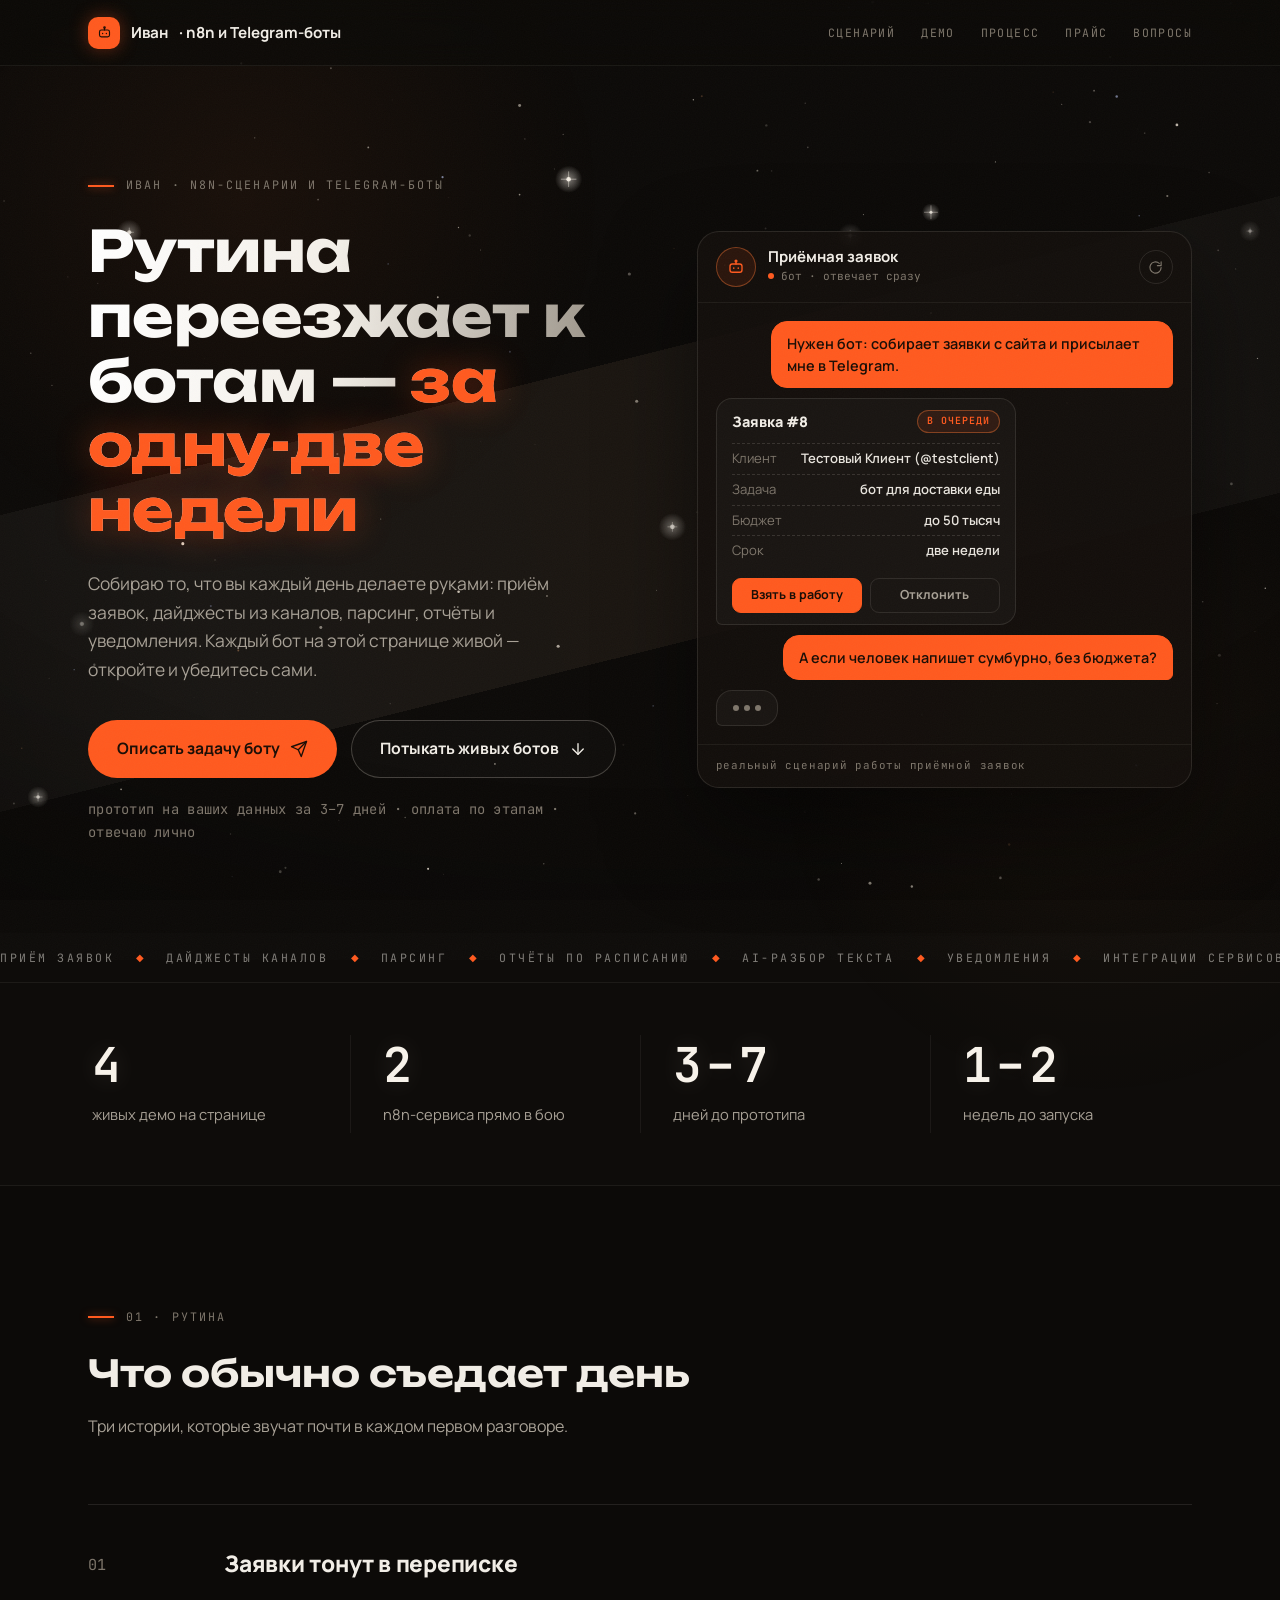
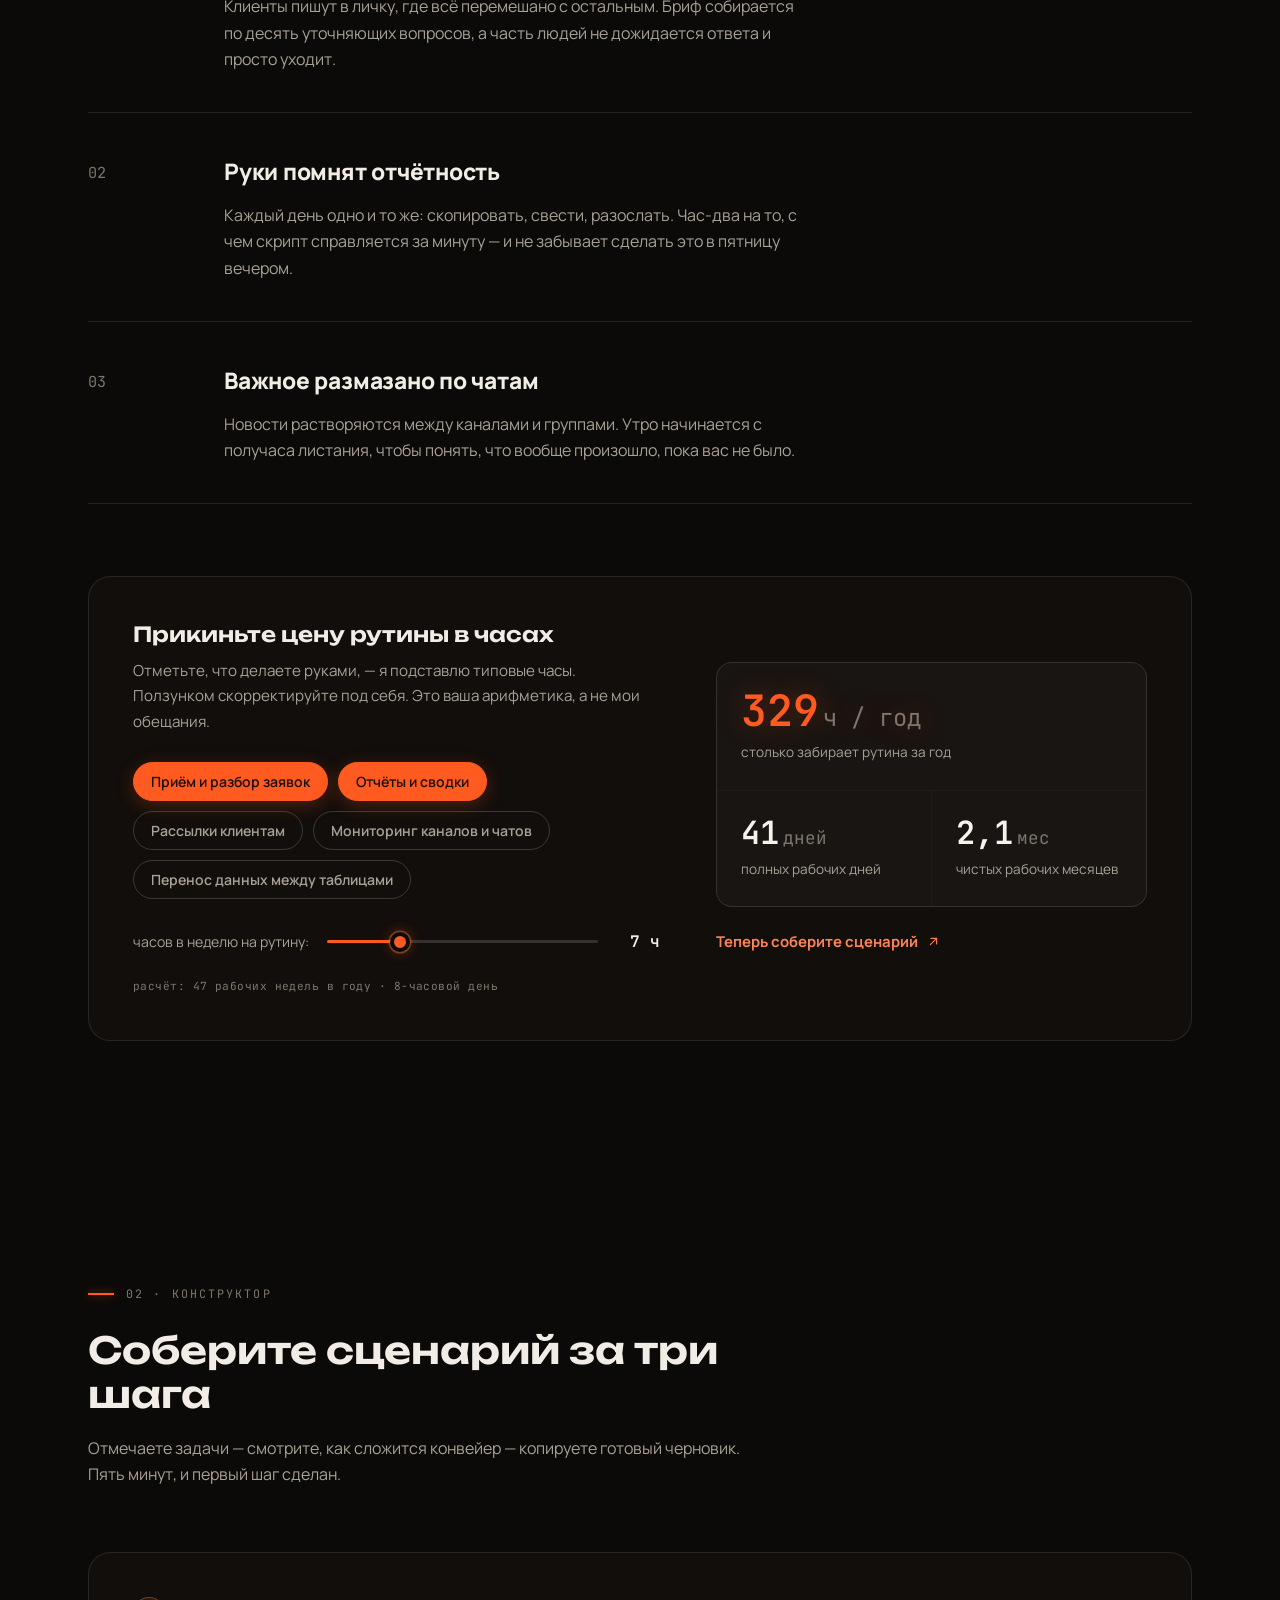
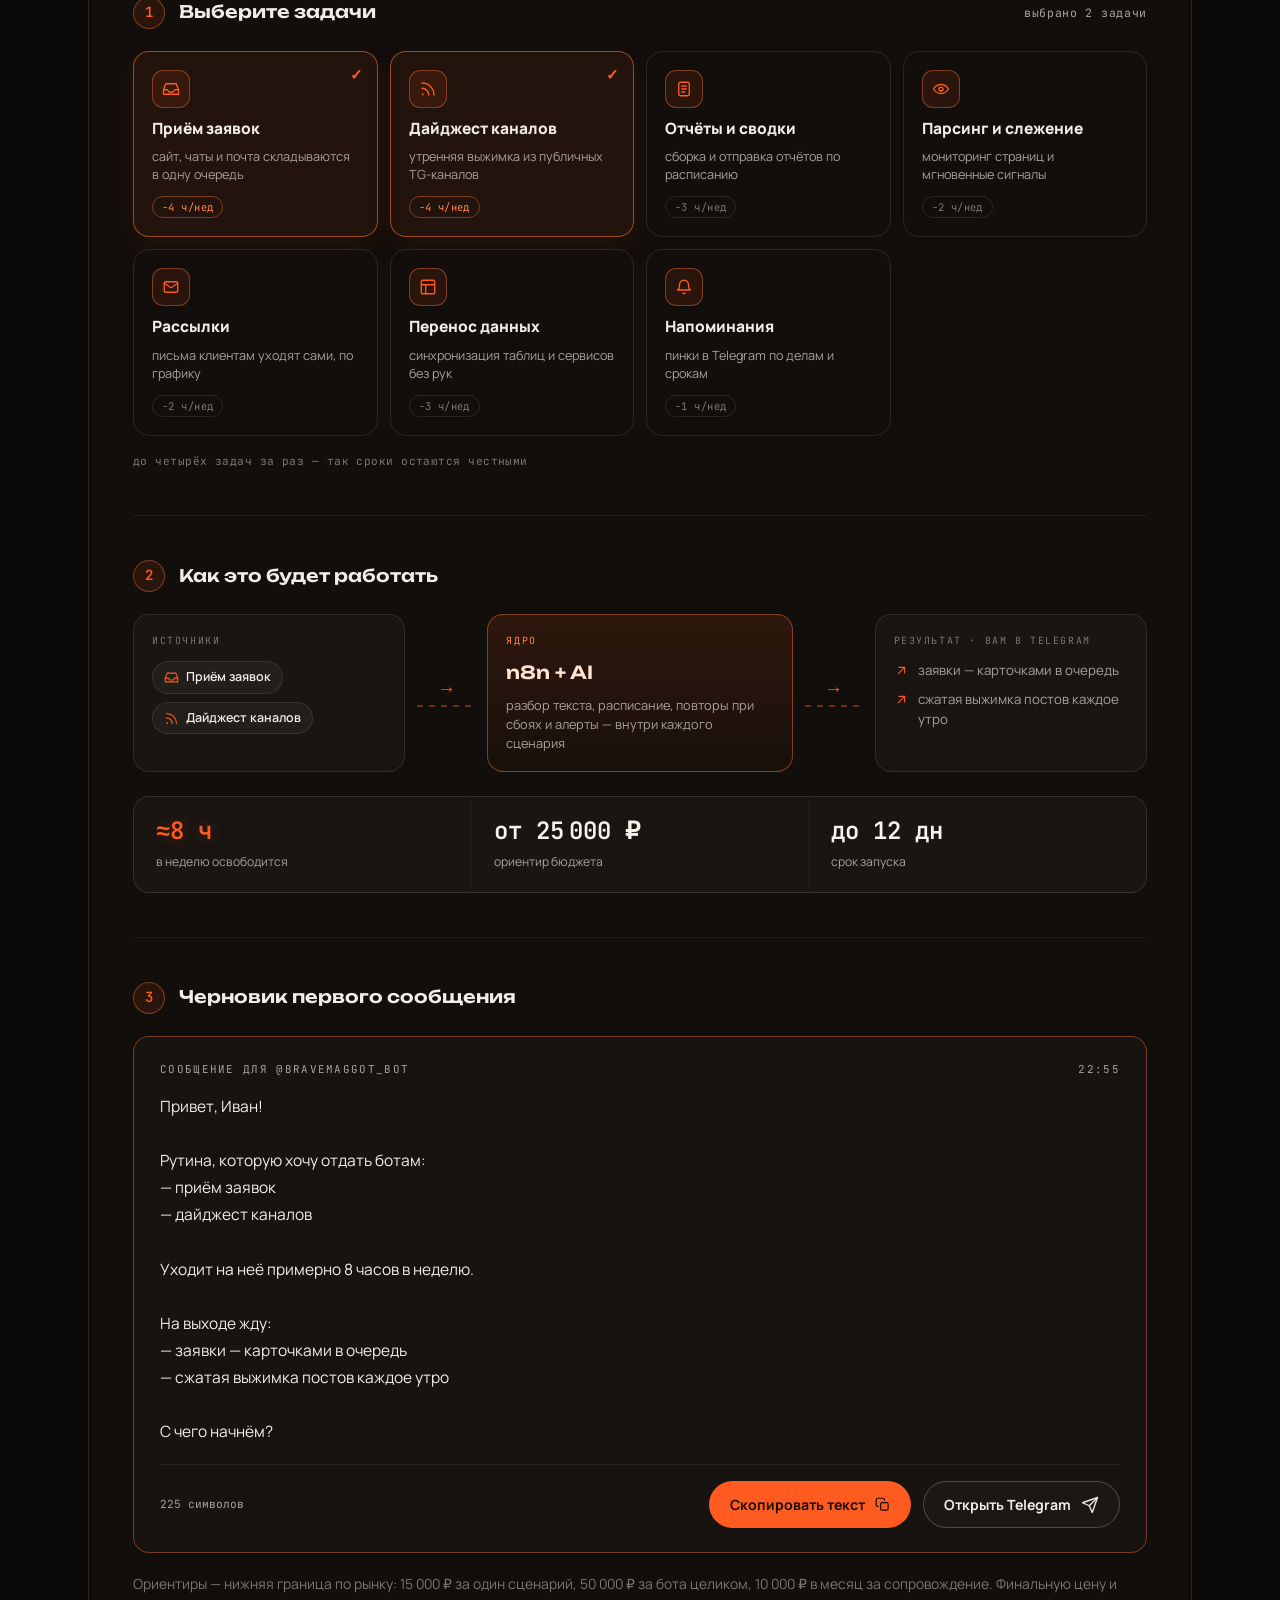
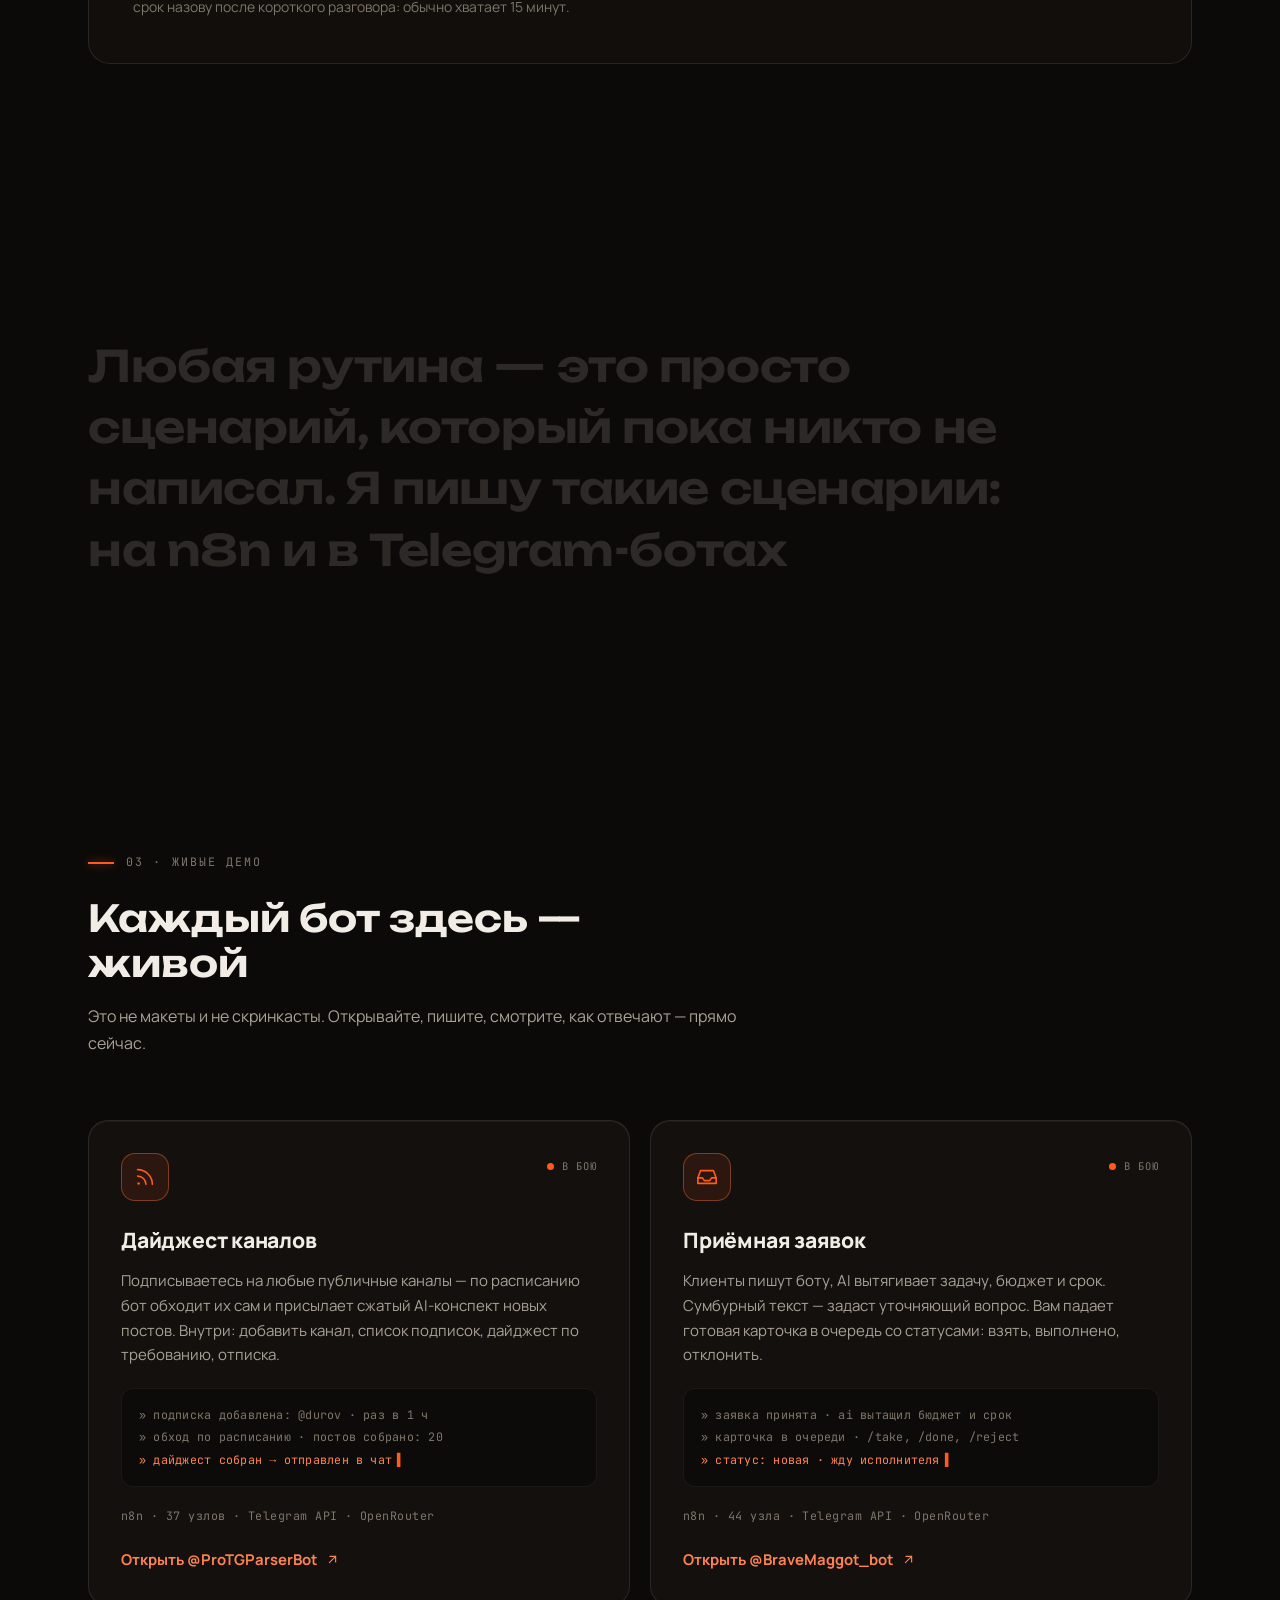
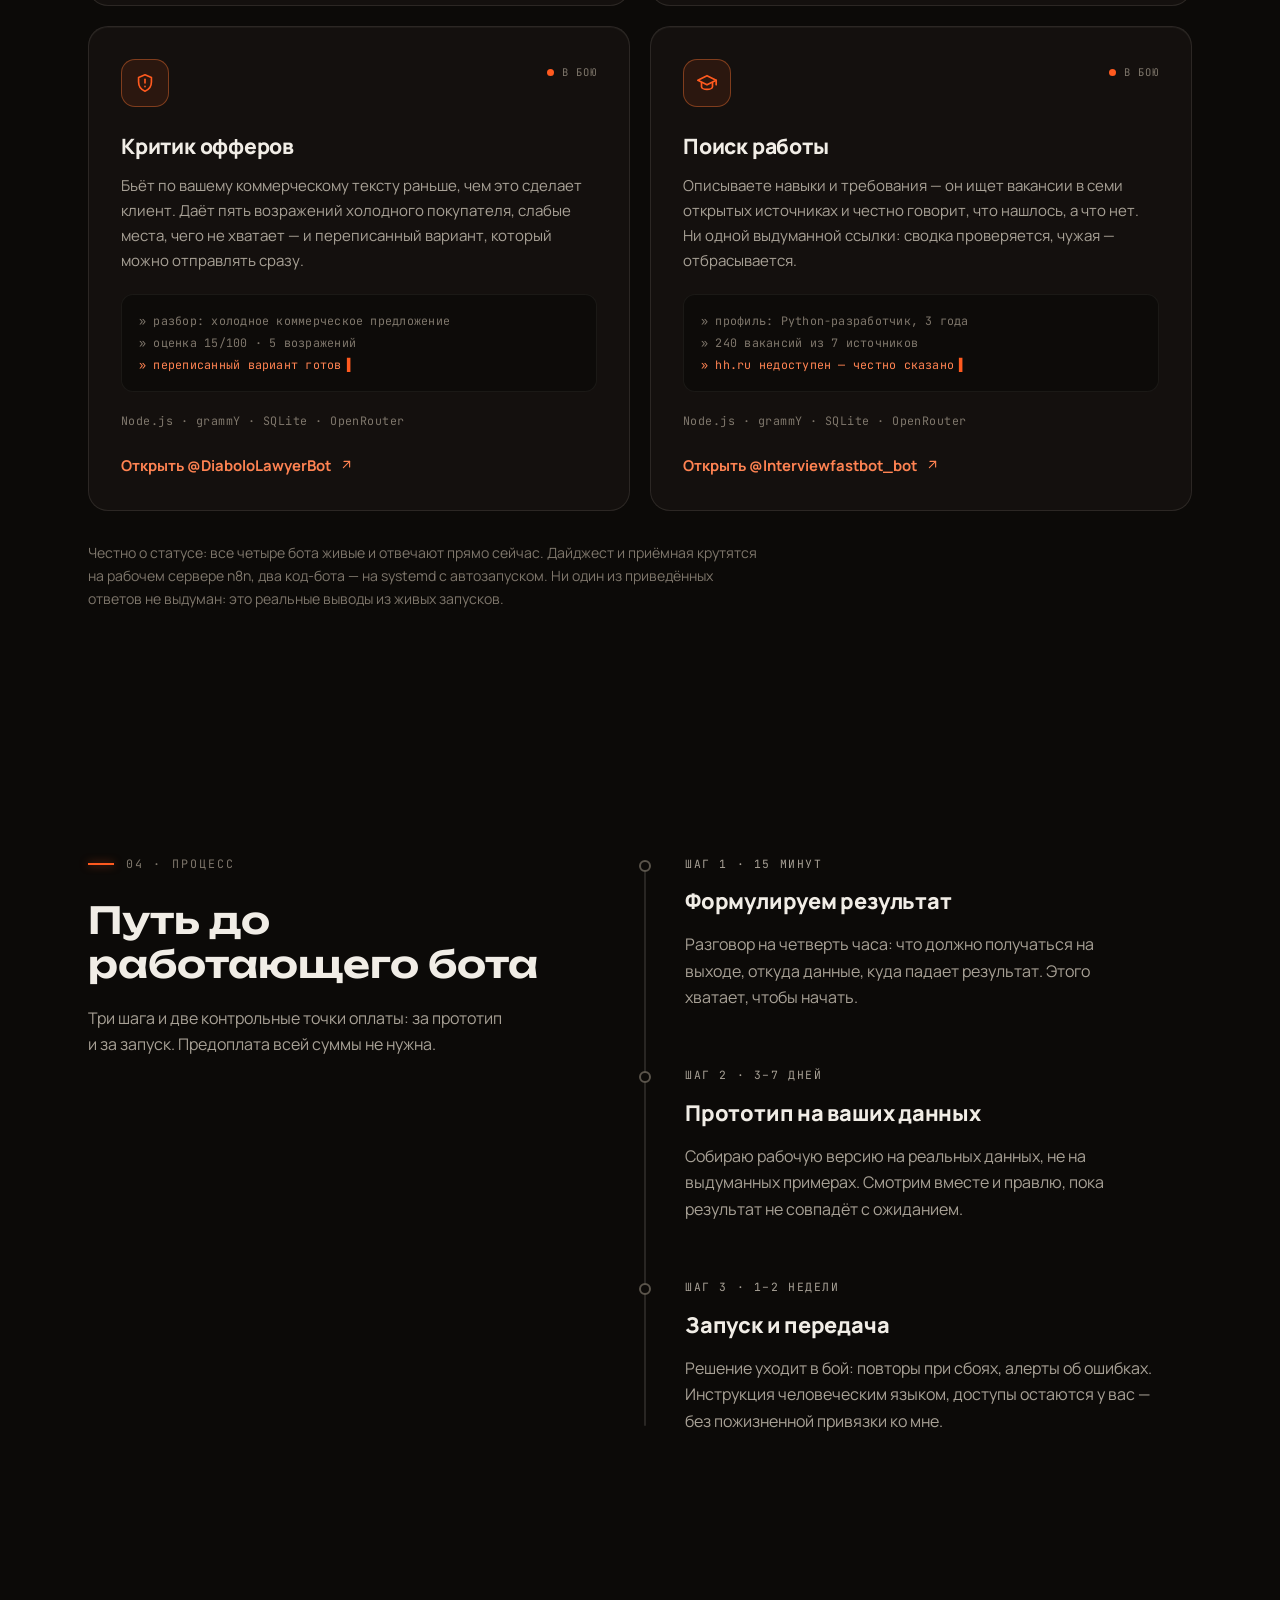
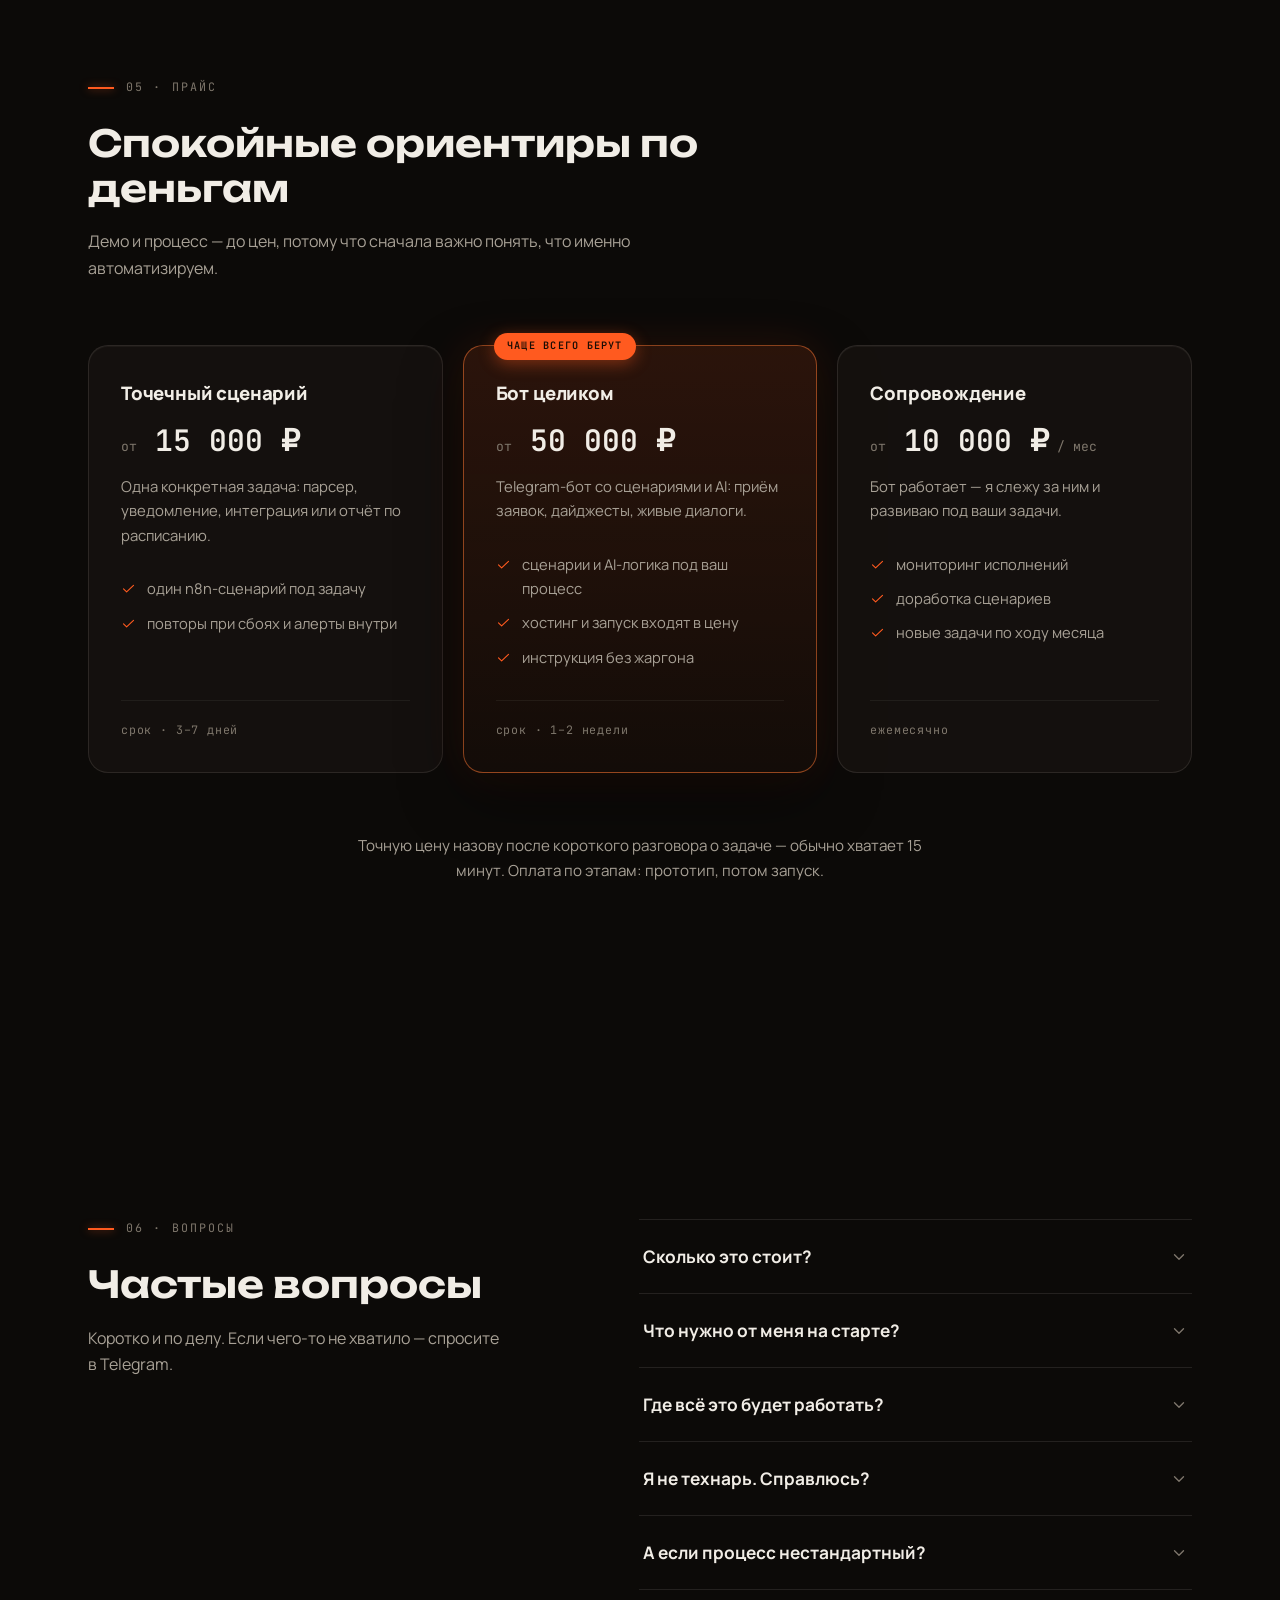
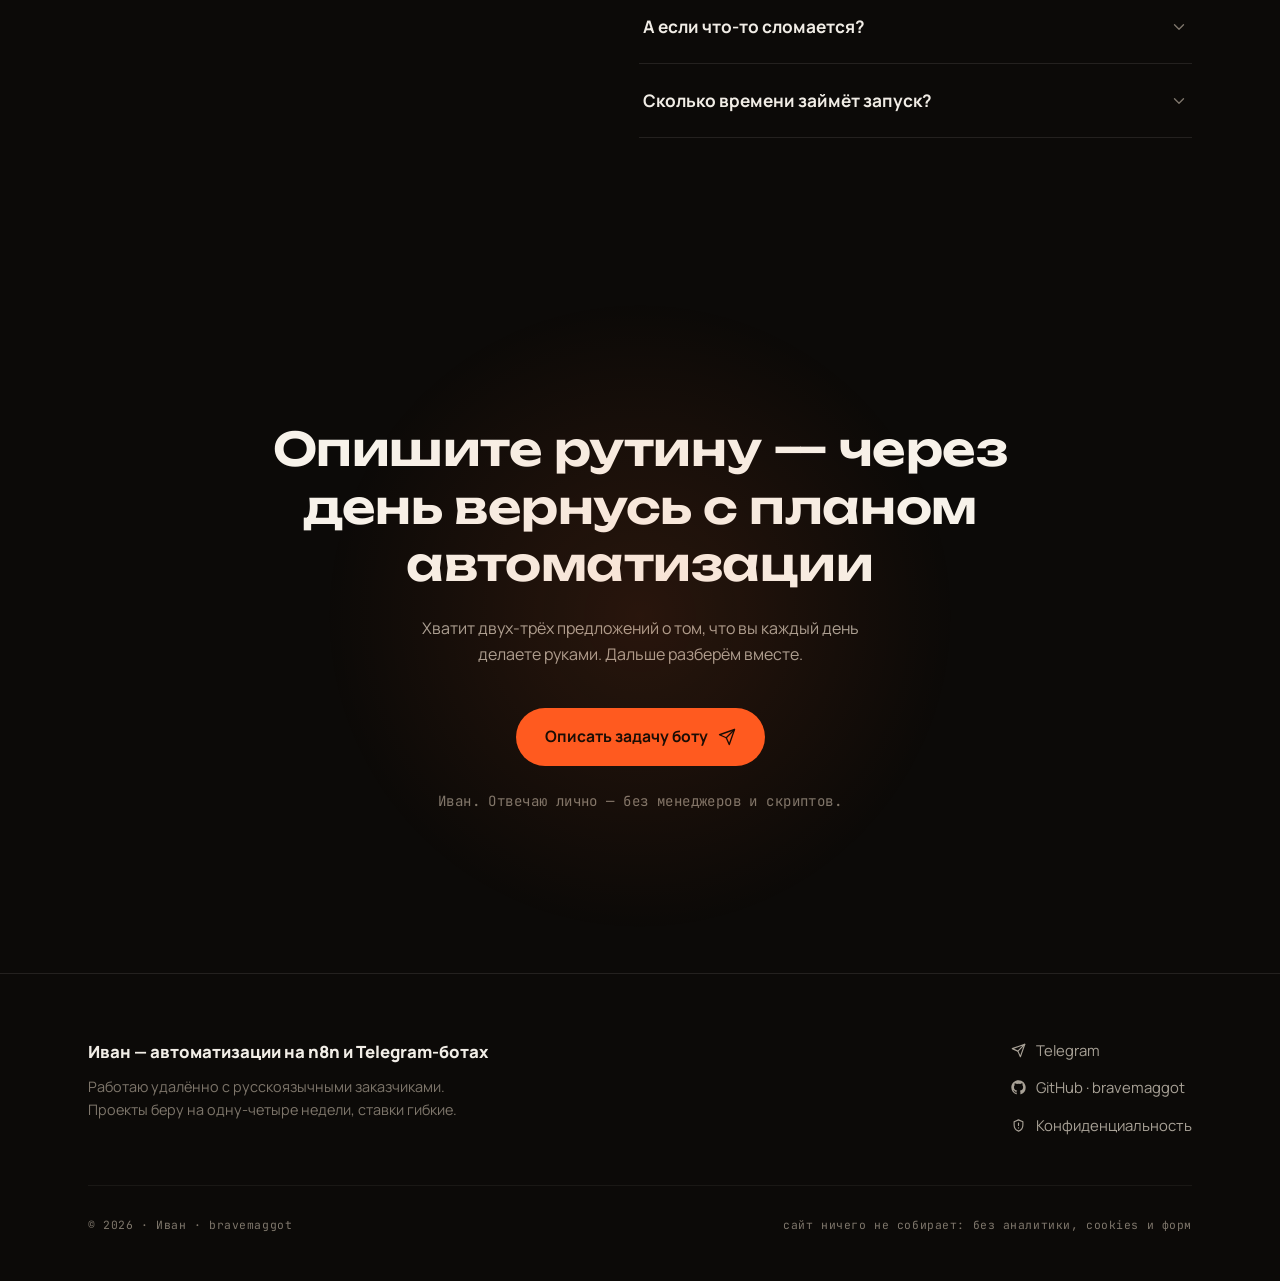
==== commit e218b0da: "Replace site with starfield landing: real bots, market prices, self-hosted fonts" ====
--- a/index.html
+++ b/index.html
@@ -4,49 +4,39 @@
 <meta charset="UTF-8">
 <meta name="viewport" content="width=device-width, initial-scale=1">
 <title>Автоматизация на n8n и Telegram-ботах под задачу</title>
-<meta name="description" content="Собираю Telegram-ботов и n8n-автоматизации под вашу рутину: приём заявок, дайджесты, парсинг, уведомления. Прототип за 3–7 дней, запуск за 1–2 недели. Оплата по этапам.">
-<meta name="theme-color" content="#0b0e0d">
-<meta name="color-scheme" content="dark">
-<link rel="icon" href="data:image/svg+xml,%3Csvg xmlns='http://www.w3.org/2000/svg' viewBox='0 0 32 32'%3E%3Crect width='32' height='32' rx='8' fill='%233fd0b6'/%3E%3Ctext x='16' y='23' font-family='sans-serif' font-size='18' font-weight='700' fill='%2306231d' text-anchor='middle'%3EИ%3C/text%3E%3C/svg%3E">
-
+<meta name="description" content="Собираю Telegram-ботов и n8n-сценарии под вашу рутину: приём заявок, дайджесты каналов, парсинг, отчёты и уведомления. Прототип за 3–7 дней, запуск за 1–2 недели. Каждый бот на странице живой — можно открыть и проверить.">
+<meta name="robots" content="index, follow">
+<meta name="theme-color" content="#0c0a08">
+<meta property="og:type" content="website">
+<meta property="og:site_name" content="Автоматизации Ивана">
+<meta property="og:locale" content="ru_RU">
+<meta property="og:title" content="Автоматизация на n8n и Telegram-ботах под задачу">
+<meta property="og:description" content="Рутину — ботам: заявки, дайджесты, парсинг, отчёты. Прототип за 3–7 дней, запуск за 1–2 недели. Каждый бот на странице живой.">
 <link rel="canonical" href="https://bravemaggot.github.io/">
-<meta property="og:type" content="website">
 <meta property="og:url" content="https://bravemaggot.github.io/">
-<meta property="og:title" content="Автоматизация на n8n и Telegram-ботах под задачу">
-<meta property="og:description" content="Приём заявок, дайджесты из каналов, парсинг, уведомления и отчёты. Прототип — за 3–7 дней, боевой запуск — за 1–2 недели.">
 <meta property="og:image" content="https://bravemaggot.github.io/og.png">
 <meta property="og:image:width" content="1200">
 <meta property="og:image:height" content="630">
-<meta property="og:image:alt" content="Иван — автоматизации на n8n и Telegram-ботах">
-<meta property="og:locale" content="ru_RU">
+<meta property="og:image:alt" content="Лендинг автоматизаций: тёмное небо, оранжевый акцент, живые боты">
 <meta name="twitter:card" content="summary_large_image">
 <meta name="twitter:title" content="Автоматизация на n8n и Telegram-ботах под задачу">
-<meta name="twitter:description" content="Прототип автоматизации — за 3–7 дней, боевой запуск — за 1–2 недели. Оплата по этапам.">
+<meta name="twitter:description" content="Рутину — ботам: заявки, дайджесты, парсинг, отчёты. Каждый бот на странице живой.">
 <meta name="twitter:image" content="https://bravemaggot.github.io/og.png">
-
-<link rel="preload" as="font" type="font/woff2" href="fonts/manrope-cyrillic.woff2" crossorigin>
-<link rel="preload" as="font" type="font/woff2" href="fonts/manrope-latin.woff2" crossorigin>
-<link rel="stylesheet" href="style.css">
-
-<!-- Класс .js ставится только если app.js реально загрузился: иначе контент останется видимым -->
-<script>
-  document.documentElement.classList.add('js');
-  window.__rvFallback = setTimeout(function () {
-    document.documentElement.classList.remove('js');
-  }, 2500);
-</script>
-<noscript><style>.js .rv{opacity:1!important;transform:none!important}</style></noscript>
-
+<link rel="icon" href="data:image/svg+xml,%3Csvg xmlns='http://www.w3.org/2000/svg' viewBox='0 0 32 32'%3E%3Crect width='32' height='32' rx='8' fill='%230c0a08'/%3E%3Cpath d='M16 5l2.4 8.6L27 16l-8.6 2.4L16 27l-2.4-8.6L5 16l8.6-2.4z' fill='%23ff5a1f'/%3E%3C/svg%3E">
+<script>document.documentElement.classList.add('js');</script>
+<link rel="preload" href="fonts/unbounded-cyrillic.woff2" as="font" type="font/woff2" crossorigin>
+<link rel="preload" href="fonts/manrope-cyrillic.woff2" as="font" type="font/woff2" crossorigin>
+<link rel="stylesheet" href="fonts/fonts.css">
 <script type="application/ld+json">
 {
   "@context": "https://schema.org",
   "@type": "Person",
   "name": "Иван",
   "alternateName": "bravemaggot",
-  "url": "https://bravemaggot.github.io/",
-  "jobTitle": "Разработчик автоматизаций на n8n и Telegram-ботах",
-  "knowsAbout": ["n8n", "Telegram Bot API", "OpenRouter", "Node.js", "автоматизация бизнес-процессов"],
-  "sameAs": ["https://github.com/bravemaggot"]
+  "jobTitle": "Разработчик автоматизаций на n8n и Telegram-ботов",
+  "url": "https://github.com/bravemaggot",
+  "sameAs": ["https://github.com/bravemaggot"],
+  "knowsAbout": ["n8n", "Telegram bots", "Node.js", "grammY", "OpenRouter"]
 }
 </script>
 <script type="application/ld+json">
@@ -54,26 +44,672 @@
   "@context": "https://schema.org",
   "@type": "FAQPage",
   "mainEntity": [
-    {"@type": "Question", "name": "Сколько это стоит?", "acceptedAnswer": {"@type": "Answer", "text": "Точечный сценарий в n8n — от 15 000 ₽, бот под ключ — от 50 000 ₽, сопровождение — от 10 000 ₽ в месяц. Точную цену называю после разговора на 15 минут о задаче."}},
-    {"@type": "Question", "name": "Что нужно от меня на старте?", "acceptedAnswer": {"@type": "Answer", "text": "Описать процесс своими словами и показать, где живут данные: таблицы, каналы, почта, чаты. Техническую часть беру на себя."}},
-    {"@type": "Question", "name": "Где всё это работает?", "acceptedAnswer": {"@type": "Answer", "text": "На n8n на вашем сервере или на моём VPS. Данные и ключи остаются у вас, я настраиваю и передаю доступ."}},
-    {"@type": "Question", "name": "Я не технарь. Справлюсь?", "acceptedAnswer": {"@type": "Answer", "text": "Да. От вас нужно описание задачи своими словами, всё остальное — на мне. Инструкцию пишу человеческим языком, без жаргона."}},
-    {"@type": "Question", "name": "А если процесс нестандартный?", "acceptedAnswer": {"@type": "Answer", "text": "Нестандартные процессы — основной случай. Сначала прототип на ваших данных: по нему сразу видно, что работает, а что нет."}},
-    {"@type": "Question", "name": "А если что-то сломается?", "acceptedAnswer": {"@type": "Answer", "text": "В воркфлоу встроены повторы и алерты об ошибках. На сопровождении слежу за исполнениями и чиню до того, как вы заметите."}},
-    {"@type": "Question", "name": "Сколько времени займёт запуск?", "acceptedAnswer": {"@type": "Answer", "text": "Прототип на ваших данных — 3–7 дней. Боевой запуск с тестами — 1–2 недели."}}
+    {"@type":"Question","name":"Сколько это стоит?","acceptedAnswer":{"@type":"Answer","text":"Ориентиры: от 15 000 ₽ за одиночный сценарий, от 50 000 ₽ за бота целиком, от 10 000 ₽ в месяц за сопровождение. Точная цена появляется после короткого разговора о задаче — обычно хватает 15 минут."}},
+    {"@type":"Question","name":"Что нужно от меня на старте?","acceptedAnswer":{"@type":"Answer","text":"Рассказать про процесс своими словами и показать, где живут данные: таблицы, каналы, почта, чаты. Техническую часть исполнитель берёт на себя."}},
+    {"@type":"Question","name":"Где всё это будет работать?","acceptedAnswer":{"@type":"Answer","text":"На n8n: либо на вашем сервере, либо на сервере исполнителя, как договоритесь. Данные и ключи остаются у заказчика, исполнитель настраивает решение и передаёт доступ."}},
+    {"@type":"Question","name":"Я не технарь. Справлюсь?","acceptedAnswer":{"@type":"Answer","text":"Да. От заказчика нужно описание задачи обычными словами, остальное — работа исполнителя. Инструкция пишется человеческим языком, без жаргона."}},
+    {"@type":"Question","name":"А если процесс нестандартный?","acceptedAnswer":{"@type":"Answer","text":"Нестандартные процессы — основной случай. Сначала делается прототип на реальных данных заказчика: по нему сразу видно, что работает, а что стоит переделать."}},
+    {"@type":"Question","name":"А если что-то сломается?","acceptedAnswer":{"@type":"Answer","text":"Повторы при сбоях и алерты об ошибках встроены в каждое решение. На сопровождении исполнитель замечает проблему и чинит её до того, как она заметна заказчику."}},
+    {"@type":"Question","name":"Сколько времени займёт запуск?","acceptedAnswer":{"@type":"Answer","text":"Прототип — 3–7 дней. Боевой запуск с проверками — одна-две недели."}}
   ]
 }
 </script>
+<style>
+/* ================= база: ночное небо, звёзды, оранжевый акцент ================= */
+:root{
+  --bg:#0c0a08;
+  --panel:rgba(22,18,15,.88);
+  --panel-2:#191512;
+  --line:rgba(255,244,230,.1);
+  --line-soft:rgba(255,244,230,.06);
+  --text:#f1ede6;
+  --muted:#a8a196;
+  --dim:#7e766b;
+  --orange:#ff5a1f;
+  --orange-text:#ff8352;
+  --orange-soft:rgba(255,90,31,.1);
+  --orange-line:rgba(255,120,50,.4);
+  --ink:#1a0d05;
+  --spring:cubic-bezier(.22,1,.36,1);
+  --f-disp:'Unbounded',sans-serif;
+  --f-body:'Manrope',sans-serif;
+  --f-mono:'JetBrains Mono',monospace;
+}
+*{margin:0;padding:0;box-sizing:border-box}
+html{scroll-behavior:smooth;scroll-padding-top:86px;
+  scrollbar-color:#2b2620 #0c0a08;scrollbar-width:thin}
+::-webkit-scrollbar{width:10px}
+::-webkit-scrollbar-track{background:#0c0a08}
+::-webkit-scrollbar-thumb{background:#2b2620;border-radius:8px;border:2px solid #0c0a08}
+::-webkit-scrollbar-thumb:hover{background:#3a332b}
+body{
+  background:var(--bg);color:var(--text);
+  font-family:var(--f-body);font-size:16px;line-height:1.65;
+  -webkit-font-smoothing:antialiased;overflow-x:hidden;
+}
+body.lock{overflow:hidden}
+::selection{background:var(--orange);color:var(--ink)}
+a{color:var(--orange-text);text-decoration:none}
+a:hover{text-decoration:underline;text-underline-offset:4px}
+:focus-visible{outline:2px solid var(--orange);outline-offset:3px;border-radius:4px}
+.wrap{max-width:1160px;margin:0 auto;padding:0 28px}
+h1,h2,h3{font-weight:700}
+.mono{font-family:var(--f-mono)}
+.skip{position:absolute;left:-9999px;top:0;background:var(--orange);color:var(--ink);
+  padding:10px 18px;border-radius:0 0 10px 0;z-index:400;font-weight:700}
+.skip:focus{left:0}
+
+/* зерно */
+body::after{
+  content:"";position:fixed;inset:-60px;z-index:210;pointer-events:none;opacity:.05;
+  background-image:url("data:image/svg+xml;utf8,<svg xmlns='http://www.w3.org/2000/svg' width='180' height='180'><filter id='n'><feTurbulence type='fractalNoise' baseFrequency='0.85' numOctaves='2' stitchTiles='stitch'/></filter><rect width='180' height='180' filter='url(%23n)' opacity='0.6'/></svg>");
+  animation:grain 9s steps(8) infinite;
+}
+@keyframes grain{
+  0%,100%{transform:translate(0,0)}12.5%{transform:translate(-3%,2%)}25%{transform:translate(2%,-3%)}
+  37.5%{transform:translate(-2%,-2%)}50%{transform:translate(3%,2%)}62.5%{transform:translate(-3%,1%)}
+  75%{transform:translate(2%,3%)}87.5%{transform:translate(-1%,-3%)}
+}
+
+/* ================= слои неба ================= */
+.neb{position:fixed;inset:0;z-index:0;pointer-events:none}
+.neb i{position:absolute;border-radius:50%}
+.neb .n1{top:-22%;left:-12%;width:62vw;height:62vw;
+  background:radial-gradient(circle,rgba(255,120,50,.055),transparent 65%);
+  animation:breath 26s ease-in-out infinite alternate}
+.neb .n2{bottom:-26%;right:-14%;width:56vw;height:56vw;
+  background:radial-gradient(circle,rgba(255,170,90,.04),transparent 65%);
+  animation:breath 32s ease-in-out infinite alternate -14s}
+@keyframes breath{from{transform:scale(1) translate(0,0)}to{transform:scale(1.12) translate(2vw,-2vh)}}
+.mw{position:fixed;left:50%;top:40%;width:160vw;height:32vh;z-index:0;pointer-events:none;
+  transform:translateX(-50%) rotate(-14deg);
+  background:linear-gradient(90deg,transparent,rgba(255,240,225,.05) 28%,rgba(255,200,150,.06) 50%,rgba(255,240,225,.045) 72%,transparent)}
+.vig{position:fixed;inset:0;z-index:0;pointer-events:none;
+  background:radial-gradient(120% 95% at 50% 38%,transparent 52%,rgba(0,0,0,.42))}
+#bg{position:fixed;inset:0;z-index:0;pointer-events:none}
+main{position:relative;z-index:1}
+
+/* ================= boot-экран ================= */
+#boot{position:fixed;inset:0;z-index:300;background:#0b0908;display:grid;place-items:center;
+  transition:opacity .5s ease,visibility .5s}
+#boot.done{opacity:0;visibility:hidden}
+.boot-in{font-family:var(--f-mono);font-size:.82rem;color:#7e766b;display:flex;flex-direction:column;gap:9px;letter-spacing:.03em}
+.bline{opacity:0;transform:translateY(8px);transition:opacity .3s ease,transform .3s var(--spring)}
+.bline.on{opacity:1;transform:none}
+.bline b{color:var(--orange);font-weight:500}
+html:not(.js) #boot{display:none}
+
+/* ================= курсор ================= */
+#cursor{position:fixed;top:0;left:0;width:36px;height:36px;border-radius:50%;
+  border:1.5px solid rgba(255,140,70,.6);pointer-events:none;z-index:250;opacity:0;
+  box-shadow:0 0 20px rgba(255,90,31,.22),inset 0 0 12px rgba(255,90,31,.08);
+  transition:opacity .3s ease,background .25s,border-color .25s}
+#cursor.vis{opacity:1}
+#cursor.act{background:rgba(255,90,31,.1);border-color:var(--orange)}
+@media (hover:none){#cursor{display:none}}
+
+/* ================= прогресс-бар ================= */
+#progress{position:fixed;top:0;left:0;right:0;height:3px;z-index:160;
+  background:var(--orange);transform:scaleX(0);transform-origin:0 50%;
+  box-shadow:0 0 12px rgba(255,90,31,.5)}
+
+/* ================= шапка ================= */
+.topbar{position:fixed;top:0;left:0;right:0;z-index:150;height:66px;
+  background:rgba(12,10,8,.72);backdrop-filter:blur(14px);-webkit-backdrop-filter:blur(14px);
+  border-bottom:1px solid var(--line-soft);transition:transform .5s var(--spring)}
+.topbar.hide{transform:translateY(-103%)}
+.topbar .wrap{height:100%;display:flex;align-items:center;justify-content:space-between;gap:20px}
+.brand{display:flex;align-items:center;gap:11px;color:var(--text);font-weight:700;font-size:.95rem}
+.brand:hover{text-decoration:none}
+.brand .logo{width:32px;height:32px;border-radius:10px;background:var(--orange);
+  display:grid;place-items:center;color:var(--ink);
+  box-shadow:0 0 18px rgba(255,90,31,.35)}
+.topnav{display:flex;gap:26px}
+.topnav a{font-family:var(--f-mono);font-size:.72rem;letter-spacing:.12em;
+  text-transform:uppercase;color:var(--dim);transition:color .25s}
+.topnav a:hover{color:var(--text);text-decoration:none}
+.mbtn{display:none;width:44px;height:44px;border-radius:12px;background:var(--panel-2);
+  border:1px solid var(--line);cursor:pointer;flex-direction:column;
+  align-items:center;justify-content:center;gap:5px}
+.mbtn span{display:block;width:18px;height:2px;background:var(--text);border-radius:2px;
+  transition:transform .4s var(--spring),opacity .3s}
+body.nav-open .mbtn span:nth-child(1){transform:translateY(7px) rotate(45deg)}
+body.nav-open .mbtn span:nth-child(2){opacity:0}
+body.nav-open .mbtn span:nth-child(3){transform:translateY(-7px) rotate(-45deg)}
+
+/* без JS: меню-кнопка мертва — показываем ссылки прямо в шапке */
+@media (max-width:860px){
+  html:not(.js) .topnav{display:flex;flex-wrap:wrap;gap:14px}
+  html:not(.js) .mbtn{display:none}
+  html:not(.js) .topbar{height:auto;padding:12px 0}
+  html:not(.js) .topbar .wrap{flex-wrap:wrap}
+}
+
+/* мобильное меню */
+.mnav{position:fixed;inset:0;z-index:140;background:rgba(10,8,7,.94);
+  backdrop-filter:blur(18px);-webkit-backdrop-filter:blur(18px);
+  display:flex;flex-direction:column;align-items:center;justify-content:center;gap:8px;
+  opacity:0;pointer-events:none;transition:opacity .4s ease}
+body.nav-open .mnav{opacity:1;pointer-events:auto}
+.mnav a.mlink{font-family:var(--f-disp);font-size:1.3rem;color:var(--text);padding:11px;
+  opacity:0;transform:translateY(16px);transition:opacity .4s ease,transform .5s var(--spring)}
+.mnav a.mlink:hover{color:var(--orange-text);text-decoration:none}
+body.nav-open .mnav a.mlink{opacity:1;transform:none}
+.mnav a.mlink:nth-child(2){transition-delay:.04s}
+.mnav a.mlink:nth-child(3){transition-delay:.08s}
+.mnav a.mlink:nth-child(4){transition-delay:.12s}
+.mnav a.mlink:nth-child(5){transition-delay:.16s}
+.mnav .btn{margin-top:24px;opacity:0;transform:translateY(16px);
+  transition:opacity .4s ease .22s,transform .5s var(--spring) .22s,background .25s}
+body.nav-open .mnav .btn{opacity:1;transform:none}
+
+/* ================= кнопки ================= */
+.btn{display:inline-flex;align-items:center;justify-content:center;gap:10px;
+  padding:15px 28px;border-radius:999px;font-weight:700;font-size:.98rem;cursor:pointer;
+  border:1px solid transparent;font-family:var(--f-body);will-change:transform;
+  transition:transform .45s var(--spring),background .25s,border-color .25s,color .25s,box-shadow .35s}
+.btn-primary{background:var(--orange);color:var(--ink)}
+.btn-primary:hover{background:#ff6c35;text-decoration:none;box-shadow:0 10px 34px rgba(255,90,31,.35)}
+.btn-ghost{background:rgba(255,255,255,.02);color:var(--text);border-color:rgba(255,244,230,.22)}
+.btn-ghost:hover{background:rgba(255,255,255,.06);border-color:rgba(255,244,230,.4);text-decoration:none}
+
+/* ================= reveal: только opacity + сдвиг, без blur — текст всегда чёткий ================= */
+.js .rv{opacity:0;transform:translateY(30px);
+  transition:opacity .9s ease var(--d,0s),transform .9s var(--spring) var(--d,0s)}
+.js .rv.in{opacity:1;transform:none}
+
+/* ================= герой ================= */
+.hero{padding:176px 0 90px}
+.hero-grid{display:grid;grid-template-columns:1.04fr .96fr;gap:72px;align-items:center}
+.kicker{font-family:var(--f-mono);font-size:.73rem;letter-spacing:.18em;
+  text-transform:uppercase;color:var(--dim);margin-bottom:24px;
+  display:flex;align-items:center;gap:12px}
+.kicker::before{content:"";width:26px;height:2px;background:var(--orange);flex-shrink:0;
+  box-shadow:0 0 8px rgba(255,90,31,.6)}
+.hero h1{font-family:var(--f-disp);font-weight:700;
+  font-size:clamp(1.9rem,4.6vw,3.55rem);line-height:1.14;letter-spacing:-.01em;
+  background:linear-gradient(94deg,#ffffff 0%,#f3efe8 45%,#8f877b 100%);
+  -webkit-background-clip:text;background-clip:text;color:transparent;margin-bottom:26px}
+.h1-acc{color:var(--orange);-webkit-text-fill-color:var(--orange);
+  text-shadow:0 0 34px rgba(255,90,31,.35)}
+.hero .lead{color:var(--muted);font-size:1.09rem;max-width:500px;margin-bottom:36px}
+.btn-row{display:flex;gap:14px;flex-wrap:wrap;margin-bottom:20px}
+.hero-note{color:var(--dim);font-size:.86rem;font-family:var(--f-mono);letter-spacing:.02em}
+
+/* мини-чат */
+.chat{background:rgba(20,16,13,.92);border:1px solid var(--line);border-radius:22px;overflow:hidden;
+  box-shadow:0 40px 90px rgba(0,0,0,.5)}
+.chat-head{display:flex;align-items:center;gap:12px;padding:15px 18px;border-bottom:1px solid var(--line-soft)}
+.chat-ava{width:40px;height:40px;border-radius:50%;background:var(--orange-soft);
+  border:1px solid var(--orange-line);display:grid;place-items:center;color:var(--orange);flex-shrink:0}
+.chat-name{font-weight:700;font-size:.94rem;line-height:1.25;color:var(--text)}
+.chat-sub{font-family:var(--f-mono);font-size:.7rem;color:var(--dim);display:flex;align-items:center;gap:7px}
+.chat-sub .dot{width:6px;height:6px;border-radius:50%;background:var(--orange);
+  animation:pulse 2.2s ease-in-out infinite}
+.chat-replay{margin-left:auto;background:none;border:1px solid var(--line);color:var(--dim);
+  width:34px;height:34px;border-radius:50%;display:grid;place-items:center;cursor:pointer;
+  transition:color .25s,border-color .25s}
+.chat-replay:hover{color:var(--text);border-color:rgba(255,244,230,.3)}
+.chat-body{padding:18px;display:flex;flex-direction:column;gap:10px}
+.bubble{max-width:88%;padding:11px 15px;border-radius:16px;font-size:.9rem;line-height:1.5;
+  opacity:0;transform:translateY(12px);transition:opacity .45s ease,transform .45s var(--spring)}
+.bubble.show{opacity:1;transform:none}
+.bubble.bot{align-self:flex-start;background:var(--panel-2);border:1px solid var(--line);
+  border-bottom-left-radius:6px;color:#e9e5de}
+.bubble.client{align-self:flex-end;background:var(--orange);border:1px solid var(--orange);
+  border-bottom-right-radius:6px;color:var(--ink);font-weight:600}
+.bubble.typing{display:flex;gap:5px;padding:14px 16px}
+.bubble.typing span{width:6px;height:6px;border-radius:50%;background:var(--dim);
+  animation:tdot 1s ease-in-out infinite}
+.bubble.typing span:nth-child(2){animation-delay:.15s}
+.bubble.typing span:nth-child(3){animation-delay:.3s}
+@keyframes tdot{0%,100%{transform:translateY(0);opacity:.4}50%{transform:translateY(-4px);opacity:1}}
+.cardmsg{min-width:min(300px,100%)}
+.cardmsg-top{display:flex;align-items:center;justify-content:space-between;gap:12px;
+  font-weight:800;font-size:.9rem;margin-bottom:10px;color:var(--text)}
+.cardmsg-top .tag{font-family:var(--f-mono);font-size:.62rem;letter-spacing:.1em;
+  text-transform:uppercase;color:var(--orange);background:var(--orange-soft);
+  border:1px solid var(--orange-line);padding:3px 9px;border-radius:999px}
+.crow{display:flex;justify-content:space-between;gap:14px;font-size:.82rem;
+  padding:5px 0;border-top:1px dashed rgba(255,244,230,.13)}
+.crow span{color:var(--dim)}
+.crow b{font-weight:600;text-align:right;color:#e9e5de}
+.cardmsg-btns{display:flex;gap:8px;margin-top:12px}
+.cardmsg-btns span{flex:1;text-align:center;font-size:.78rem;font-weight:700;
+  padding:7px 0;border-radius:9px;border:1px solid var(--line);color:var(--muted)}
+.cardmsg-btns span:first-child{background:var(--orange);border-color:var(--orange);color:var(--ink)}
+.chat-note{padding:12px 18px;border-top:1px solid var(--line-soft);
+  font-family:var(--f-mono);font-size:.68rem;color:var(--dim);letter-spacing:.07em}
+
+/* ================= полоса: бегущая строка + показатели ================= */
+.band{border-bottom:1px solid var(--line-soft);background:rgba(255,244,230,.012)}
+.ticker{overflow:hidden;border-bottom:1px solid var(--line-soft);padding:15px 0}
+.ticker-track{display:flex;width:max-content;animation:tick 30s linear infinite}
+.ticker:hover .ticker-track{animation-play-state:paused}
+.ticker-group{display:flex;align-items:center;gap:0;padding-right:24px}
+.ticker-group span{font-family:var(--f-mono);font-size:.72rem;letter-spacing:.22em;
+  text-transform:uppercase;color:rgba(241,237,230,.5);white-space:nowrap}
+.ticker-group i{font-style:normal;color:var(--orange);margin:0 22px;font-size:.6rem}
+@keyframes tick{to{transform:translateX(-50%)}}
+.stats-grid{display:grid;grid-template-columns:repeat(4,1fr);padding:52px 0}
+.stat{padding:6px 32px}
+.stat + .stat{border-left:1px solid var(--line-soft)}
+.stat-num{display:flex;align-items:flex-start;font-family:var(--f-mono);
+  font-weight:600;font-size:clamp(2.1rem,3.8vw,3rem);line-height:1;color:#f7f2ea;
+  text-shadow:0 0 26px rgba(255,244,230,.14)}
+.stat-label{color:var(--muted);font-size:.92rem;margin-top:13px}
+
+/* ================= секции ================= */
+.sec{padding:122px 0}
+.sec-head{max-width:660px;margin-bottom:64px}
+.sec-head h2{font-family:var(--f-disp);font-weight:600;font-size:clamp(1.55rem,2.9vw,2.35rem);
+  line-height:1.2;margin-bottom:18px;color:var(--text)}
+.sec-head .lead{color:var(--muted)}
+
+/* проблема */
+.prob{display:grid;grid-template-columns:110px 1fr;gap:26px;padding:40px 0;border-top:1px solid var(--line)}
+.prob:last-of-type{border-bottom:1px solid var(--line)}
+.prob-num{font-family:var(--f-mono);color:var(--dim);font-size:.95rem;padding-top:7px;transition:color .3s}
+.prob:hover .prob-num{color:var(--orange)}
+.prob h3{font-size:1.42rem;font-weight:800;margin-bottom:11px;letter-spacing:-.01em;color:var(--text)}
+.prob p{color:var(--muted);max-width:580px}
+
+/* калькулятор рутины */
+.calc{margin-top:72px;background:rgba(20,16,13,.82);border:1px solid var(--line);border-radius:22px;
+  padding:44px;display:grid;grid-template-columns:1.1fr .9fr;gap:56px;align-items:center;
+  backdrop-filter:blur(10px);-webkit-backdrop-filter:blur(10px)}
+.calc h3{font-family:var(--f-disp);font-weight:600;font-size:1.3rem;line-height:1.3;margin-bottom:10px}
+.calc .cl{color:var(--muted);font-size:.95rem;margin-bottom:28px}
+.chips{display:flex;flex-wrap:wrap;gap:10px;margin-bottom:30px}
+.chip{font-family:var(--f-body);font-size:.88rem;font-weight:600;color:var(--muted);
+  background:transparent;border:1px solid rgba(255,244,230,.18);border-radius:999px;padding:9px 17px;
+  cursor:pointer;transition:all .3s var(--spring)}
+.chip:hover{border-color:rgba(255,244,230,.4);color:var(--text)}
+.chip:active{transform:scale(.97)}
+.chip.on,.chip[aria-pressed="true"]{background:var(--orange);border-color:var(--orange);color:var(--ink);
+  box-shadow:0 4px 18px rgba(255,90,31,.25)}
+.range-row{display:flex;align-items:center;gap:18px}
+.range-row label{font-size:.88rem;color:var(--muted);white-space:nowrap}
+input[type=range]{-webkit-appearance:none;appearance:none;width:100%;height:3px;border-radius:3px;
+  background:linear-gradient(to right,var(--orange) var(--fill,30%),rgba(255,244,230,.15) var(--fill,30%));
+  outline:none;cursor:pointer}
+input[type=range]::-webkit-slider-thumb{-webkit-appearance:none;width:20px;height:20px;border-radius:50%;
+  background:var(--orange);border:4px solid var(--bg);box-shadow:0 0 0 1.5px var(--orange-line),0 0 14px rgba(255,90,31,.4);cursor:grab}
+input[type=range]:active::-webkit-slider-thumb{cursor:grabbing}
+input[type=range]::-moz-range-thumb{width:14px;height:14px;border-radius:50%;background:var(--orange);
+  border:3px solid var(--bg);box-shadow:0 0 0 1.5px var(--orange-line),0 0 14px rgba(255,90,31,.4);cursor:grab}
+.calc-note{margin-top:22px;font-family:var(--f-mono);font-size:.7rem;color:var(--dim);letter-spacing:.04em}
+.calc-out{display:grid;grid-template-columns:1fr 1fr;gap:1px;background:var(--line-soft);
+  border:1px solid var(--line);border-radius:16px;overflow:hidden}
+.co{background:var(--panel-2);padding:26px 24px}
+.co:first-child{grid-column:1/-1}
+.co-num{font-family:var(--f-mono);font-weight:600;font-size:2rem;line-height:1;color:#f7f2ea}
+.co:first-child .co-num{font-size:2.7rem;color:var(--orange);text-shadow:0 0 28px rgba(255,90,31,.35)}
+.co-num small{font-size:.55em;color:var(--dim);font-weight:400;margin-left:4px}
+.co-label{color:var(--muted);font-size:.85rem;margin-top:9px}
+.calc-cta{margin-top:22px;display:inline-flex;align-items:center;gap:8px;font-weight:700;font-size:.93rem;color:var(--orange-text)}
+
+/* ================================================================
+   КОНСТРУКТОР СЦЕНАРИЯ — мастер из трёх шагов, только HTML:
+   ничего не может вылезти за поля, текст переносится сам
+   ================================================================ */
+.builder{background:rgba(20,16,13,.82);border:1px solid var(--line);border-radius:22px;
+  padding:44px;backdrop-filter:blur(10px);-webkit-backdrop-filter:blur(10px)}
+.b-step + .b-step{margin-top:44px;padding-top:44px;border-top:1px solid var(--line-soft)}
+.b-step-head{display:flex;align-items:center;gap:14px;flex-wrap:wrap;margin-bottom:22px}
+.b-step-num{width:32px;height:32px;border-radius:50%;background:var(--orange-soft);
+  border:1px solid var(--orange-line);color:var(--orange);font-family:var(--f-mono);
+  font-size:.88rem;font-weight:600;display:grid;place-items:center;flex-shrink:0}
+.b-step-head h3{font-family:var(--f-disp);font-weight:600;font-size:1.08rem;margin:0;color:var(--text)}
+.b-counter{margin-left:auto;font-family:var(--f-mono);font-size:.72rem;letter-spacing:.06em;color:var(--muted)}
+.b-hint{font-family:var(--f-mono);font-size:.7rem;color:var(--dim);letter-spacing:.04em;margin-top:16px}
+
+/* шаг 1: карточки задач */
+.task-grid{display:grid;grid-template-columns:repeat(auto-fill,minmax(200px,1fr));gap:12px}
+.task{display:flex;flex-direction:column;align-items:flex-start;gap:10px;text-align:left;
+  background:transparent;border:1px solid var(--line);border-radius:16px;padding:18px;
+  cursor:pointer;position:relative;font-family:var(--f-body);
+  transition:border-color .3s,background .3s,transform .35s var(--spring),box-shadow .3s}
+.task:hover{border-color:rgba(255,244,230,.3);transform:translateY(-2px)}
+.task:active{transform:scale(.98)}
+.task .t-ic{width:38px;height:38px;border-radius:11px;background:var(--orange-soft);
+  border:1px solid var(--orange-line);display:grid;place-items:center;color:var(--orange);flex-shrink:0}
+.task .t-name{font-weight:800;font-size:.97rem;line-height:1.3;color:var(--text)}
+.task .t-sub{font-size:.79rem;line-height:1.45;color:var(--muted)}
+.task .t-badge{font-family:var(--f-mono);font-size:.66rem;letter-spacing:.04em;color:var(--dim);
+  border:1px solid var(--line);padding:3px 9px;border-radius:999px;margin-top:2px}
+.task.on{border-color:rgba(255,120,50,.55);background:rgba(255,90,31,.07);
+  box-shadow:0 8px 26px rgba(255,90,31,.08)}
+.task.on::after{content:"✓";position:absolute;top:12px;right:14px;color:var(--orange);
+  font-weight:800;font-size:.95rem}
+.task.on .t-badge{color:var(--orange-text);border-color:var(--orange-line)}
+
+/* шаг 2: конвейер источники → ядро → результат */
+.pipe{display:grid;grid-template-columns:1fr auto 1.12fr auto 1fr;gap:12px;align-items:stretch}
+.p-stage{border:1px solid var(--line);border-radius:16px;background:var(--panel-2);
+  padding:18px;display:flex;flex-direction:column;gap:12px;min-width:0}
+.p-hub{background:linear-gradient(180deg,rgba(255,90,31,.12),rgba(255,90,31,.03));
+  border-color:rgba(255,120,50,.45)}
+.p-tag{font-family:var(--f-mono);font-size:.62rem;letter-spacing:.16em;text-transform:uppercase;color:var(--dim)}
+.p-hub .p-tag{color:var(--orange-text)}
+.p-hub-title{font-family:var(--f-disp);font-weight:600;font-size:1.12rem;line-height:1.25;color:#ffe3d0}
+.p-hub-sub{font-size:.8rem;line-height:1.5;color:var(--muted)}
+.p-pills,.p-list{list-style:none}
+.p-pills{display:flex;flex-wrap:wrap;gap:8px}
+.p-pill{display:inline-flex;align-items:center;gap:7px;font-size:.78rem;font-weight:600;
+  color:var(--text);background:rgba(255,255,255,.04);border:1px solid var(--line);
+  padding:5px 11px;border-radius:999px;max-width:100%}
+.p-pill svg{color:var(--orange)}
+.p-list{display:flex;flex-direction:column;gap:9px}
+.p-out-item{display:flex;gap:9px;font-size:.83rem;line-height:1.5;color:var(--muted)}
+.p-out-item svg{color:var(--orange);margin-top:2px}
+.p-empty{font-size:.82rem;color:var(--dim)}
+.p-link{display:flex;flex-direction:column;align-items:center;justify-content:center;gap:7px;min-width:58px}
+.p-arrow{color:var(--orange);font-size:1.15rem;line-height:1}
+.p-wire{width:100%;height:2px;border-radius:2px;position:relative;overflow:hidden;
+  background:repeating-linear-gradient(90deg,rgba(255,120,50,.35) 0 6px,transparent 6px 12px)}
+.p-wire::after{content:"";position:absolute;top:50%;left:-10px;width:6px;height:6px;margin-top:-3px;
+  border-radius:50%;background:var(--orange);box-shadow:0 0 10px rgba(255,90,31,.9);
+  animation:wire 1.7s linear infinite}
+@keyframes wire{to{left:calc(100% + 4px)}}
+.pipe > .p-link:nth-child(4) .p-wire::after{animation-delay:-.85s}
+
+/* метрики под конвейером */
+.b-metrics{margin-top:24px;display:grid;grid-template-columns:repeat(3,1fr);gap:1px;
+  background:var(--line-soft);border:1px solid var(--line);border-radius:16px;overflow:hidden}
+.b-m{background:var(--panel-2);padding:20px 22px}
+.b-m-num{font-family:var(--f-mono);font-weight:600;font-size:clamp(1.15rem,2.6vw,1.5rem);
+  line-height:1.15;color:#f7f2ea}
+.b-m:first-child .b-m-num{color:var(--orange);text-shadow:0 0 16px rgba(255,90,31,.3)}
+.b-m-label{font-size:.76rem;color:var(--muted);margin-top:7px}
+
+/* шаг 3: черновик — тёмная карточка, светлый текст, контраст ~13:1 */
+.draft{background:#171310;border:1px solid var(--orange-line);border-radius:16px;padding:24px 26px}
+.draft-head{display:flex;justify-content:space-between;align-items:baseline;gap:14px;
+  margin-bottom:14px;font-family:var(--f-mono);font-size:.68rem;letter-spacing:.12em;
+  text-transform:uppercase;color:var(--muted)}
+.draft-text{font-size:.97rem;line-height:1.75;color:var(--text);white-space:pre-wrap;
+  overflow-wrap:break-word}
+.draft-foot{display:flex;justify-content:space-between;align-items:center;gap:14px;flex-wrap:wrap;
+  margin-top:18px;padding-top:16px;border-top:1px solid var(--line-soft)}
+.draft-count{font-family:var(--f-mono);font-size:.7rem;color:var(--muted)}
+.draft-actions{display:flex;gap:12px;flex-wrap:wrap}
+.draft-actions .btn{padding:11px 20px;font-size:.88rem}
+.b-note{margin-top:20px;font-size:.87rem;color:var(--dim)}
+
+/* ================= манифест: проявление только цветом, без blur ================= */
+.manifesto{padding:150px 0}
+.manifesto-text{font-family:var(--f-disp);font-weight:600;
+  font-size:clamp(1.45rem,3.4vw,2.7rem);line-height:1.42;letter-spacing:-.01em;max-width:960px}
+.js .mword{color:rgba(241,237,230,.14);transition:color .5s ease}
+.js .mword.on{color:#f1ede6}
+.js .mword.macc.on{color:var(--orange);text-shadow:0 0 26px rgba(255,90,31,.3)}
+
+/* ================= демо ================= */
+.demo-grid{display:grid;grid-template-columns:1fr 1fr;gap:20px}
+.card{background:var(--panel);border:1px solid var(--line);border-radius:20px;padding:32px;
+  position:relative;transform-style:preserve-3d;
+  box-shadow:inset 0 1px 0 rgba(255,255,255,.045);
+  transform:perspective(950px) rotateX(var(--rx,0deg)) rotateY(var(--ry,0deg)) translateY(var(--lift,0px));
+  transition:transform .45s var(--spring),box-shadow .45s,border-color .45s}
+.card:hover{--lift:-6px;box-shadow:inset 0 1px 0 rgba(255,255,255,.06),0 26px 60px rgba(0,0,0,.55);
+  border-color:rgba(255,244,230,.18)}
+[data-tilt]::after{content:"";position:absolute;inset:0;border-radius:inherit;pointer-events:none;
+  background:radial-gradient(420px circle at var(--gx,50%) var(--gy,50%),rgba(255,220,180,.06),transparent 55%);
+  opacity:0;transition:opacity .4s}
+[data-tilt]:hover::after{opacity:1}
+.demo-top{display:flex;align-items:flex-start;justify-content:space-between;gap:14px;margin-bottom:22px}
+.icon-box{width:48px;height:48px;border-radius:14px;background:var(--orange-soft);
+  border:1px solid var(--orange-line);display:grid;place-items:center;color:var(--orange);flex-shrink:0}
+.st{font-family:var(--f-mono);font-size:.66rem;letter-spacing:.1em;text-transform:uppercase;
+  color:var(--dim);display:inline-flex;align-items:center;gap:8px;white-space:nowrap;padding-top:5px}
+.st .dot{width:7px;height:7px;border-radius:50%}
+.st-live .dot{background:var(--orange);animation:pulse 2.2s ease-in-out infinite}
+.st-soon .dot{background:#5a544b}
+@keyframes pulse{0%,100%{box-shadow:0 0 0 0 rgba(255,90,31,.4)}50%{box-shadow:0 0 0 7px rgba(255,90,31,0)}}
+.demo h3{font-size:1.32rem;font-weight:800;margin-bottom:11px;letter-spacing:-.01em}
+.demo p{color:var(--muted);font-size:.94rem;margin-bottom:20px}
+.console{background:#0d0b09;border:1px solid var(--line-soft);border-radius:12px;
+  padding:15px 17px;margin-bottom:20px;min-height:96px}
+.cline{font-family:var(--f-mono);font-size:.73rem;line-height:1.9;color:var(--dim);letter-spacing:.02em;
+  opacity:0;transform:translateX(-8px);transition:opacity .35s ease,transform .35s var(--spring)}
+.cline.show{opacity:1;transform:none}
+.cline.hot{color:#ff8352}
+.cline.show:last-child::after{content:"▍";margin-left:5px;color:var(--orange);animation:blink 1.1s steps(1) infinite}
+@keyframes blink{50%{opacity:0}}
+.demo-tech{font-family:var(--f-mono);font-size:.73rem;color:var(--dim);margin-bottom:20px;letter-spacing:.04em}
+.demo-link{display:inline-flex;align-items:center;gap:8px;font-weight:700;font-size:.93rem}
+.demo-link .ic{transition:transform .35s var(--spring)}
+.demo-link:hover .ic{transform:translate(3px,-3px)}
+.demo-soon{display:inline-flex;align-items:center;gap:8px;font-weight:600;font-size:.93rem;color:var(--dim)}
+.demo-foot{margin-top:30px;color:var(--dim);font-size:.88rem;max-width:680px}
+
+/* ================= этапы ================= */
+.split{display:grid;grid-template-columns:.92fr 1.08fr;gap:80px;align-items:start}
+.split-left{position:sticky;top:110px}
+.split-left h2{font-family:var(--f-disp);font-weight:600;font-size:clamp(1.55rem,2.9vw,2.35rem);
+  line-height:1.2;margin-bottom:18px}
+.split-left .lead{color:var(--muted);max-width:420px}
+.steps{position:relative}
+.track{position:absolute;left:5px;top:8px;bottom:8px;width:2px;background:rgba(255,244,230,.12);border-radius:2px}
+.track-fill{position:absolute;left:0;top:0;width:2px;height:0;background:var(--orange);
+  border-radius:2px;box-shadow:0 0 14px rgba(255,90,31,.55);transition:height .1s linear}
+.step{position:relative;padding:0 0 56px 46px}
+.step:last-child{padding-bottom:0}
+.step-dot{position:absolute;left:0;top:5px;width:12px;height:12px;border-radius:50%;
+  background:var(--bg);border:2px solid #5a544b;transition:all .4s ease}
+.step.lit .step-dot{border-color:var(--orange);background:var(--orange);
+  box-shadow:0 0 18px rgba(255,90,31,.6)}
+.step-meta{font-family:var(--f-mono);font-size:.71rem;letter-spacing:.14em;
+  text-transform:uppercase;color:var(--dim);margin-bottom:11px}
+.step h3{font-size:1.36rem;font-weight:800;margin-bottom:11px;letter-spacing:-.01em}
+.step p{color:var(--muted);max-width:470px}
+
+/* ================= прайс ================= */
+.price-grid{display:grid;grid-template-columns:repeat(3,1fr);gap:20px;align-items:stretch;margin-bottom:60px}
+.price-card{display:flex;flex-direction:column}
+.price-card.featured{background:linear-gradient(180deg,rgba(255,90,31,.13),rgba(255,90,31,.03));
+  border-color:rgba(255,120,50,.5);
+  box-shadow:0 24px 64px rgba(0,0,0,.45),0 0 44px rgba(255,90,31,.12)}
+.badge{position:absolute;top:-13px;left:30px;background:var(--orange);color:var(--ink);
+  font-family:var(--f-mono);font-size:.64rem;letter-spacing:.12em;text-transform:uppercase;
+  padding:5px 13px;border-radius:999px;font-weight:600;
+  box-shadow:0 4px 16px rgba(255,90,31,.4)}
+.price-name{font-size:1.16rem;font-weight:800;margin-bottom:8px;letter-spacing:-.01em}
+.price-value{font-family:var(--f-mono);font-size:1.85rem;font-weight:600;margin-bottom:8px}
+.price-value small{font-size:.82rem;color:var(--dim);font-weight:400}
+.price-desc{color:var(--muted);font-size:.93rem;margin-bottom:24px}
+.price-list{list-style:none;margin-bottom:26px}
+.price-list li{display:flex;gap:11px;color:var(--muted);font-size:.92rem;padding:5px 0}
+.price-list .ic{color:var(--orange);flex-shrink:0;margin-top:5px}
+.price-term{margin-top:auto;font-family:var(--f-mono);font-size:.73rem;color:var(--dim);
+  letter-spacing:.07em;padding-top:20px;border-top:1px solid var(--line-soft)}
+.price-note{text-align:center;max-width:580px;margin:0 auto 34px;color:var(--muted);font-size:.95rem}
+.price-cta{text-align:center}
+
+/* ================= FAQ ================= */
+.qa{border-top:1px solid var(--line)}
+.qa:last-child{border-bottom:1px solid var(--line)}
+.qa-q{width:100%;background:none;border:none;color:var(--text);cursor:pointer;
+  display:flex;align-items:center;justify-content:space-between;gap:22px;
+  padding:25px 4px;text-align:left;font-family:var(--f-body);font-size:1.08rem;font-weight:700;
+  transition:color .25s}
+.qa-q:hover{color:#fff}
+.qa-q .ic{color:var(--dim);flex-shrink:0;transition:transform .45s var(--spring),color .3s}
+.qa.open .qa-q .ic{transform:rotate(180deg);color:var(--orange)}
+.qa-a{display:grid;grid-template-rows:0fr;transition:grid-template-rows .5s var(--spring)}
+.qa.open .qa-a{grid-template-rows:1fr}
+/* без JS: ответы раскрыты всегда */
+html:not(.js) .qa-a{grid-template-rows:1fr}
+.qa-inner{overflow:hidden}
+.qa-inner p{color:var(--muted);padding:0 4px 27px;max-width:570px}
+
+/* ================= финальный призыв ================= */
+.cta{position:relative;padding:160px 0;text-align:center;overflow:hidden}
+.cta-glow{position:absolute;left:50%;top:50%;transform:translate(-50%,-50%);
+  width:720px;height:720px;border-radius:50%;pointer-events:none;
+  background:radial-gradient(circle,rgba(255,110,45,.12),transparent 62%);
+  animation:breath 14s ease-in-out infinite alternate}
+.cta h2{font-family:var(--f-disp);font-weight:600;font-size:clamp(1.7rem,3.6vw,2.9rem);
+  line-height:1.25;max-width:800px;margin:0 auto 22px;letter-spacing:-.01em;color:#f7f2ea}
+.cta .lead{color:var(--muted);max-width:500px;margin:0 auto 40px}
+.cta-sign{margin-top:24px;color:var(--dim);font-size:.88rem;font-family:var(--f-mono);letter-spacing:.03em}
+
+/* ================= футер ================= */
+footer{border-top:1px solid var(--line);padding:64px 0 46px;position:relative;z-index:1}
+.foot-grid{display:flex;justify-content:space-between;gap:52px;flex-wrap:wrap;margin-bottom:48px}
+.foot-name{font-weight:800;margin-bottom:9px;font-size:1.05rem;color:var(--text)}
+.foot-desc{color:var(--dim);font-size:.9rem;max-width:400px}
+.foot-nav{display:flex;flex-direction:column;gap:13px}
+.foot-nav a{display:inline-flex;align-items:center;gap:10px;color:var(--muted);font-size:.93rem;
+  transition:color .25s;background:none;border:none;cursor:pointer;font-family:var(--f-body);text-align:left;padding:0}
+.foot-nav a:hover{color:var(--text);text-decoration:none}
+.foot-bottom{display:flex;justify-content:space-between;gap:20px;flex-wrap:wrap;
+  padding-top:30px;border-top:1px solid var(--line-soft);
+  font-family:var(--f-mono);font-size:.71rem;color:var(--dim);letter-spacing:.05em}
+
+/* ================= модалка ================= */
+.modal-ov{position:fixed;inset:0;z-index:170;background:rgba(6,4,3,.72);
+  backdrop-filter:blur(8px);-webkit-backdrop-filter:blur(8px);
+  display:flex;align-items:center;justify-content:center;padding:24px;
+  opacity:0;pointer-events:none;transition:opacity .35s ease}
+.modal-ov.open{opacity:1;pointer-events:auto}
+.modal{background:#17130f;border:1px solid var(--line);border-radius:22px;
+  max-width:560px;width:100%;padding:40px;position:relative;
+  box-shadow:0 40px 100px rgba(0,0,0,.6);
+  transform:translateY(18px) scale(.98);transition:transform .45s var(--spring)}
+.modal-ov.open .modal{transform:none}
+.modal h3{font-family:var(--f-disp);font-weight:600;font-size:1.25rem;margin-bottom:22px}
+.modal p{color:var(--muted);font-size:.94rem;margin-bottom:15px}
+.modal-close{position:absolute;top:20px;right:20px;width:36px;height:36px;border-radius:50%;
+  background:none;border:1px solid var(--line);color:var(--dim);cursor:pointer;
+  display:grid;place-items:center;transition:color .25s,border-color .25s}
+.modal-close:hover{color:var(--text);border-color:rgba(255,244,230,.3)}
+.modal .btn{margin-top:12px}
+
+/* ================= тост ================= */
+#toast{position:fixed;left:50%;bottom:30px;z-index:190;transform:translate(-50%,16px);
+  background:var(--panel-2);border:1px solid var(--orange-line);color:var(--text);
+  padding:12px 24px;border-radius:999px;font-size:.9rem;font-weight:600;
+  box-shadow:0 14px 40px rgba(0,0,0,.5),0 0 24px rgba(255,90,31,.12);
+  opacity:0;pointer-events:none;transition:opacity .35s ease,transform .45s var(--spring);max-width:calc(100vw - 40px);text-align:center}
+#toast.show{opacity:1;transform:translate(-50%,0)}
+
+/* ================= наверх ================= */
+#toTop{position:fixed;bottom:26px;right:26px;z-index:130;width:48px;height:48px;
+  border-radius:50%;background:var(--panel-2);border:1px solid var(--line);color:var(--muted);
+  display:grid;place-items:center;cursor:pointer;opacity:0;pointer-events:none;
+  transform:translateY(12px);transition:opacity .4s,transform .45s var(--spring),background .25s,color .25s,border-color .25s}
+#toTop.show{opacity:1;pointer-events:auto;transform:none}
+#toTop:hover{background:var(--orange);color:var(--ink);border-color:var(--orange)}
+
+/* ================= иконки ================= */
+.ic{width:18px;height:18px;fill:none;stroke:currentColor;stroke-width:1.8;
+  stroke-linecap:round;stroke-linejoin:round;flex-shrink:0}
+.ic-lg{width:22px;height:22px}
+.ic-sm{width:15px;height:15px}
+
+/* ================= печать ================= */
+@media print{
+  #bg,.neb,.mw,.vig,#cursor,#progress,#boot,#toTop,#toast,.topbar,.mnav,.skip,
+  .btn-row,.draft-actions,.calc-cta,.price-cta,.chat-replay,
+  .p-wire{display:none!important}
+  body{background:#fff!important;color:#111!important}
+  body::after{display:none}
+  .hero h1,.h1-acc{-webkit-text-fill-color:initial!important;color:#000!important;text-shadow:none!important}
+  .card,.calc,.builder,.draft,.chat,.console,.modal{background:#fff!important;
+    border-color:#ccc!important;color:#111!important;box-shadow:none!important}
+  .prob p,.demo p,.price-desc,.co-label,.b-m-label,.draft-text,.cline{color:#444!important}
+  .co,.b-m,.bubble.bot{background:#fafafa!important}
+  .cline{opacity:1!important;transform:none!important}
+  .js .rv{opacity:1!important;transform:none!important}
+  .js .mword{color:#000!important}
+}
+
+/* ================= адаптив ================= */
+@media (max-width:1020px){
+  .hero{padding:150px 0 76px}
+  .hero-grid{grid-template-columns:1fr;gap:56px}
+  .hero .lead{max-width:580px}
+  .chat{max-width:540px}
+  .split{grid-template-columns:1fr;gap:52px}
+  .split-left{position:static}
+  .calc{grid-template-columns:1fr;gap:40px;padding:36px}
+}
+@media (max-width:860px){
+  .topnav{display:none}
+  .mbtn{display:flex}
+  .brand span{display:none}
+  .demo-grid{grid-template-columns:1fr}
+  .stats-grid{grid-template-columns:1fr 1fr;gap:40px 0;padding:44px 0}
+  .stat{padding:0 28px}
+  .stat:nth-child(3){border-left:none}
+  .stat:nth-child(n+3){border-top:1px solid var(--line-soft);padding-top:34px}
+  .price-grid{grid-template-columns:1fr;max-width:480px;margin:0 auto 60px}
+}
+@media (max-width:640px){
+  /* тап-таргеты не меньше 44px (WCAG 2.5.5) */
+  .chip{min-height:44px;display:inline-flex;align-items:center}
+  .task{min-height:44px}
+  .chat-replay{width:44px;height:44px}
+  .modal-close{width:44px;height:44px}
+  .draft-actions .btn{min-height:44px}
+  .demo-link,.calc-cta,.contact-alt{min-height:44px;display:inline-flex;align-items:center}
+  .modal-close{width:46px;height:46px}
+  .qa-q{min-height:44px}
+  .foot-nav a{min-height:44px;align-items:center}
+  .btn{min-height:44px}
+  .sec{padding:86px 0}
+  .wrap{padding:0 20px}
+  .prob{grid-template-columns:1fr;gap:8px;padding:32px 0}
+  .btn-row .btn{width:100%}
+  .bubble{max-width:96%}
+  .manifesto{padding:110px 0}
+  .cta{padding:118px 0}
+  .calc{padding:28px 22px}
+  .calc-out{grid-template-columns:1fr}
+  .co:first-child{grid-column:auto}
+  .builder{padding:28px 20px}
+  .b-step + .b-step{margin-top:36px;padding-top:36px}
+  .pipe{grid-template-columns:1fr}
+  .p-link{flex-direction:row;min-height:36px}
+  .p-wire{display:none}
+  .p-arrow{transform:rotate(90deg)}
+  .b-metrics{grid-template-columns:1fr}
+  .draft{padding:20px 18px}
+  #toTop{bottom:18px;right:18px}
+}
+
+/* ================= reduced motion ================= */
+@media (prefers-reduced-motion:reduce){
+  html{scroll-behavior:auto}
+  body::after{animation:none}
+  .neb .n1,.neb .n2{animation:none}
+  .js .rv{opacity:1;transform:none;transition:none}
+  .ticker-track{animation:none}
+  .js .mword{color:#f1ede6;transition:none}
+  .js .mword.macc{color:var(--orange)}
+  .bubble,.cline{transition:none}
+  .bubble.typing span{animation:none;opacity:.6}
+  .st-live .dot,.chat-sub .dot{animation:none}
+  .card,.btn,.chip,.task,.qa-a,.qa-q .ic,.demo-link .ic,.modal,.modal-ov,#toTop,.mnav,.topbar{transition:none}
+  .task:hover{transform:none}
+  .cline.show:last-child::after{animation:none}
+  .cta-glow{animation:none}
+  .bline{transition:none}
+  .p-wire::after{animation:none;display:none}
+  #toast{transition:none}
+}
+</style>
 </head>
 <body>
-
-<a class="skip" href="#main">К основному содержанию</a>
 
 <!-- набор иконок -->
 <svg width="0" height="0" style="position:absolute" aria-hidden="true">
   <symbol id="i-send" viewBox="0 0 24 24"><path d="M22 2 11 13"/><path d="M22 2 15 22l-4-9-9-4z"/></symbol>
   <symbol id="i-arrow-dn" viewBox="0 0 24 24"><path d="M12 5v14"/><path d="M5 12l7 7 7-7"/></symbol>
   <symbol id="i-arrow-ur" viewBox="0 0 24 24"><path d="M7 17 17 7"/><path d="M8 7h9v9"/></symbol>
+  <symbol id="i-arrow-up" viewBox="0 0 24 24"><path d="M12 19V5"/><path d="M5 12l7-7 7 7"/></symbol>
   <symbol id="i-bot" viewBox="0 0 24 24"><rect x="4" y="8" width="16" height="11" rx="3"/><path d="M12 8V5"/><circle cx="12" cy="4" r="1.2"/><circle cx="9" cy="13.5" r="1.1" fill="currentColor" stroke="none"/><circle cx="15" cy="13.5" r="1.1" fill="currentColor" stroke="none"/></symbol>
   <symbol id="i-rss" viewBox="0 0 24 24"><path d="M4 11a9 9 0 0 1 9 9"/><path d="M4 4a16 16 0 0 1 16 16"/><circle cx="5" cy="19" r="1.4" fill="currentColor" stroke="none"/></symbol>
   <symbol id="i-inbox" viewBox="0 0 24 24"><path d="M5 5h14l3 8v6H2v-6z"/><path d="M2 13h5l2 3h6l2-3h5"/></symbol>
@@ -83,395 +719,609 @@
   <symbol id="i-check" viewBox="0 0 24 24"><path d="M4 12.5l5 5L20 7"/></symbol>
   <symbol id="i-close" viewBox="0 0 24 24"><path d="M6 6l12 12"/><path d="M18 6 6 18"/></symbol>
   <symbol id="i-replay" viewBox="0 0 24 24"><path d="M21 12a9 9 0 1 1-3-6.7"/><path d="M21 3v6h-6"/></symbol>
-  <symbol id="i-info" viewBox="0 0 24 24"><circle cx="12" cy="12" r="9"/><path d="M12 11v5"/><path d="M12 7.6v.6"/></symbol>
+  <symbol id="i-copy" viewBox="0 0 24 24"><rect x="9" y="9" width="12" height="12" rx="2"/><path d="M5 15H4a2 2 0 0 1-2-2V4a2 2 0 0 1 2-2h9a2 2 0 0 1 2 2v1"/></symbol>
+  <symbol id="i-doc" viewBox="0 0 24 24"><rect x="5" y="3" width="14" height="18" rx="2"/><path d="M9 8h6"/><path d="M9 12h6"/><path d="M9 16h4"/></symbol>
+  <symbol id="i-eye" viewBox="0 0 24 24"><path d="M2 12s3.5-6 10-6 10 6 10 6-3.5 6-10 6-10-6-10-6z"/><circle cx="12" cy="12" r="2.6"/></symbol>
+  <symbol id="i-mail" viewBox="0 0 24 24"><rect x="3" y="5" width="18" height="14" rx="2"/><path d="m3 7 9 6 9-6"/></symbol>
+  <symbol id="i-grid" viewBox="0 0 24 24"><rect x="3" y="3" width="18" height="18" rx="2"/><path d="M3 9h18"/><path d="M9 9v12"/></symbol>
+  <symbol id="i-bell" viewBox="0 0 24 24"><path d="M18 9a6 6 0 1 0-12 0c0 6-2.5 7-2.5 7h17S18 15 18 9z"/><path d="M10.3 20a2 2 0 0 0 3.4 0"/></symbol>
   <symbol id="i-github" viewBox="0 0 24 24"><path fill="currentColor" stroke="none" d="M12 .5C5.65.5.5 5.65.5 12c0 5.08 3.29 9.39 7.86 10.91.58.1.79-.25.79-.55v-2.17c-3.2.7-3.87-1.37-3.87-1.37-.52-1.33-1.28-1.68-1.28-1.68-1.05-.72.08-.71.08-.71 1.16.08 1.77 1.19 1.77 1.19 1.03 1.77 2.7 1.26 3.36.96.1-.75.4-1.26.73-1.55-2.55-.29-5.23-1.28-5.23-5.68 0-1.26.45-2.28 1.19-3.09-.12-.29-.52-1.46.11-3.05 0 0 .97-.31 3.18 1.18a11.1 11.1 0 0 1 5.8 0c2.2-1.49 3.17-1.18 3.17-1.18.63 1.59.23 2.76.11 3.05.74.81 1.19 1.83 1.19 3.09 0 4.41-2.69 5.38-5.25 5.66.41.36.78 1.05.78 2.13v3.16c0 .3.21.66.8.55A11.5 11.5 0 0 0 23.5 12C23.5 5.65 18.35.5 12 .5z"/></symbol>
 </svg>
 
-<div class="glow" aria-hidden="true"></div>
-
-<header class="topbar">
-  <div class="wrap topbar-row">
-    <a class="brand" href="#main" aria-label="Иван — в начало страницы">
+<!-- boot-экран -->
+<div id="boot" aria-hidden="true">
+  <div class="boot-in">
+    <span class="bline">&gt; ядро n8n ········ <b>на связи</b></span>
+    <span class="bline">&gt; живые боты ······ <b>4 из 4 готовы</b></span>
+    <span class="bline">&gt; звёздная карта ··· <b>загружена</b></span>
+  </div>
+</div>
+
+<div id="cursor" aria-hidden="true"></div>
+<div id="progress" aria-hidden="true"></div>
+
+<!-- слои неба -->
+<div class="neb" aria-hidden="true"><i class="n1"></i><i class="n2"></i></div>
+<div class="mw" aria-hidden="true"></div>
+<canvas id="bg" aria-hidden="true"></canvas>
+<div class="vig" aria-hidden="true"></div>
+
+<a class="skip" href="#top">К содержанию</a>
+
+<!-- шапка -->
+<header class="topbar" id="topbar">
+  <div class="wrap">
+    <a class="brand" href="#top">
       <span class="logo"><svg class="ic ic-sm"><use href="#i-bot"/></svg></span>
-      <span class="brand-name">Иван</span><span class="brand-spec"> · n8n и Telegram-боты</span>
+      Иван<span> · n8n и Telegram-боты</span>
     </a>
-    <nav class="topnav" aria-label="Разделы страницы">
-      <a href="#works">Демо</a>
-      <a href="#how">Этапы</a>
-      <a href="#pricing">Прайс</a>
+    <nav class="topnav" aria-label="Основная навигация">
+      <a href="#builder">Сценарий</a>
+      <a href="#demo">Демо</a>
+      <a href="#process">Процесс</a>
+      <a href="#price">Прайс</a>
       <a href="#faq">Вопросы</a>
     </nav>
+    <button class="mbtn" id="menuBtn" aria-label="Меню" aria-expanded="false">
+      <span></span><span></span><span></span>
+    </button>
   </div>
 </header>
 
-<main id="main">
-
-  <!-- герой -->
+<!-- мобильное меню -->
+<nav class="mnav" id="mnav" aria-label="Мобильная навигация">
+  <a class="mlink" href="#builder">Сценарий</a>
+  <a class="mlink" href="#demo">Демо</a>
+  <a class="mlink" href="#process">Процесс</a>
+  <a class="mlink" href="#price">Прайс</a>
+  <a class="mlink" href="#faq">Вопросы</a>
+  <a class="btn btn-primary" href="https://t.me/BraveMaggot_bot" target="_blank" rel="noopener">Описать задачу боту<svg class="ic"><use href="#i-send"/></svg></a>
+</nav>
+
+<main id="top">
+
+  <!-- ======== герой ======== -->
   <section class="hero">
     <div class="wrap hero-grid">
       <div>
         <p class="kicker rv">Иван · n8n-сценарии и Telegram-боты</p>
-        <h1 class="rv" style="--d:.06s">Забираю рутину<br>в&nbsp;ботов <span class="nb">за&nbsp;1–2&nbsp;недели</span></h1>
-        <p class="lead rv" style="--d:.12s">Приём заявок, дайджесты из каналов, парсинг, уведомления и отчёты. Прототип собираю на ваших данных за 3–7 дней, в бой — за 1–2 недели.</p>
-        <div class="btn-row rv" style="--d:.18s">
-          <a class="btn btn-primary" href="https://t.me/bravemaggot" target="_blank" rel="noopener">Обсудить задачу в Telegram<svg class="ic"><use href="#i-send"/></svg></a>
-          <a class="btn btn-ghost" href="#works">Что уже работает<svg class="ic"><use href="#i-arrow-dn"/></svg></a>
-        </div>
-        <p class="hero-note rv" style="--d:.24s"><span class="dot pulse" aria-hidden="true"></span>Отвечаю лично. Обычно — в тот же день.</p>
+        <h1 class="rv" style="--d:.07s">Рутина переезжает к ботам — <span class="h1-acc">за одну-две недели</span></h1>
+        <p class="lead rv" style="--d:.14s">Собираю то, что вы каждый день делаете руками: приём заявок, дайджесты из каналов, парсинг, отчёты и уведомления. Каждый бот на этой странице живой — откройте и убедитесь сами.</p>
+        <div class="btn-row rv" style="--d:.21s">
+          <a class="btn btn-primary" href="https://t.me/BraveMaggot_bot" target="_blank" rel="noopener">
+            Описать задачу боту<svg class="ic"><use href="#i-send"/></svg>
+          </a>
+          <a class="btn btn-ghost" href="#demo">Потыкать живых ботов<svg class="ic"><use href="#i-arrow-dn"/></svg></a>
+        </div>
+        <p class="hero-note rv" style="--d:.28s">прототип на ваших данных за 3–7 дней · оплата по этапам · отвечаю лично</p>
       </div>
 
-      <!-- диалог с ботом-приёмной -->
-      <div class="chat rv" style="--d:.15s">
+      <div class="chat rv" style="--d:.18s">
         <div class="chat-head">
           <span class="chat-ava"><svg class="ic"><use href="#i-bot"/></svg></span>
           <div>
             <div class="chat-name">Приёмная заявок</div>
-            <div class="chat-sub"><span class="dot" aria-hidden="true"></span>бот · отвечает сразу</div>
+            <div class="chat-sub"><span class="dot"></span>бот · отвечает сразу</div>
           </div>
           <button class="chat-replay" id="chatReplay" title="Проиграть диалог ещё раз" aria-label="Проиграть диалог ещё раз">
             <svg class="ic ic-sm"><use href="#i-replay"/></svg>
           </button>
         </div>
-        <div class="chat-body" id="chatBody">
-          <div class="msg msg--client">
-            <div class="bubble show">Нужен бот, который собирает заявки с сайта и присылает мне в Telegram</div>
-            <span class="chip">/start</span>
-            <div class="msg-meta">10:41</div>
-          </div>
-          <div class="msg msg--bot">
-            <div class="bubble show">Заявка #12 принята. Дальше сама: форма → карточка в вашем Telegram → очередь со статусами</div>
-            <div class="msg-meta">10:41</div>
-          </div>
-          <div class="msg msg--client">
-            <div class="bubble show">а если клиент напишет криво и без бюджета?</div>
-            <div class="msg-meta">10:42</div>
-          </div>
-          <div class="msg msg--bot">
-            <div class="bubble show">Уточню недостающее встречным вопросом и дополню бриф. Заявка не потеряется</div>
-            <div class="msg-meta">10:42</div>
-          </div>
-        </div>
-        <div class="chat-note"><svg class="ic" aria-hidden="true"><use href="#i-info"/></svg>сценарий с ботом-приёмной: ответ за секунду</div>
+        <div class="chat-body" id="chatBody" aria-live="polite"></div>
+        <div class="chat-note">реальный сценарий работы приёмной заявок</div>
       </div>
     </div>
   </section>
 
-  <!-- полоса показателей -->
-  <section class="stats" aria-label="Показатели">
-    <div class="wrap stats-grid">
-      <div class="stat rv">
-        <div class="stat-num" role="img" aria-label="4"><span class="od" data-v="4">4</span></div>
-        <div class="stat-label">демо-бота на странице</div>
+  <!-- ======== полоса: строка услуг + показатели ======== -->
+  <div class="band">
+    <div class="ticker" aria-hidden="true">
+      <div class="ticker-track" id="tickerTrack">
+        <!-- две одинаковые группы: шов бесконечной ленты ровно на -50% -->
+        <div class="ticker-group">
+          <span>приём заявок</span><i>◆</i><span>дайджесты каналов</span><i>◆</i>
+          <span>парсинг</span><i>◆</i><span>отчёты по расписанию</span><i>◆</i>
+          <span>ai-разбор текста</span><i>◆</i><span>уведомления</span><i>◆</i>
+          <span>интеграции сервисов</span><i>◆</i>
+        </div>
+        <div class="ticker-group">
+          <span>приём заявок</span><i>◆</i><span>дайджесты каналов</span><i>◆</i>
+          <span>парсинг</span><i>◆</i><span>отчёты по расписанию</span><i>◆</i>
+          <span>ai-разбор текста</span><i>◆</i><span>уведомления</span><i>◆</i>
+          <span>интеграции сервисов</span><i>◆</i>
+        </div>
       </div>
-      <div class="stat rv" style="--d:.08s">
-        <div class="stat-num" role="img" aria-label="от 3 до 7"><span class="od" data-v="3">3</span><span>–</span><span class="od" data-v="7">7</span></div>
-        <div class="stat-label">дней до прототипа</div>
+    </div>
+    <section aria-label="Показатели">
+      <div class="wrap stats-grid">
+        <div class="stat rv">
+          <div class="stat-num"><span data-count="4">4</span></div>
+          <div class="stat-label">живых демо на странице</div>
+        </div>
+        <div class="stat rv" style="--d:.08s">
+          <div class="stat-num"><span data-count="2">2</span></div>
+          <div class="stat-label">n8n-сервиса прямо в бою</div>
+        </div>
+        <div class="stat rv" style="--d:.16s">
+          <div class="stat-num"><span data-count="3">3</span><span style="padding:0 4px">–</span><span data-count="7">7</span></div>
+          <div class="stat-label">дней до прототипа</div>
+        </div>
+        <div class="stat rv" style="--d:.24s">
+          <div class="stat-num"><span data-count="1">1</span><span style="padding:0 4px">–</span><span data-count="2">2</span></div>
+          <div class="stat-label">недель до запуска</div>
+        </div>
       </div>
-      <div class="stat rv" style="--d:.16s">
-        <div class="stat-num" role="img" aria-label="от 1 до 2"><span class="od" data-v="1">1</span><span>–</span><span class="od" data-v="2">2</span></div>
-        <div class="stat-label">недели до запуска</div>
+    </section>
+  </div>
+
+  <!-- ======== проблема ======== -->
+  <section class="sec" id="problem">
+    <div class="wrap">
+      <div class="sec-head">
+        <p class="kicker rv">01 · рутина</p>
+        <h2 class="rv" style="--d:.05s">Что обычно съедает день</h2>
+        <p class="lead rv" style="--d:.1s">Три истории, которые звучат почти в каждом первом разговоре.</p>
       </div>
-      <div class="stat rv" style="--d:.24s">
-        <div class="stat-num is-money"><small>от</small> 15&nbsp;000&nbsp;₽</div>
-        <div class="stat-label">за один сценарий в n8n</div>
+      <div>
+        <div class="prob rv">
+          <span class="prob-num">01</span>
+          <div>
+            <h3>Заявки тонут в переписке</h3>
+            <p>Клиенты пишут в личку, где всё перемешано с остальным. Бриф собирается по десять уточняющих вопросов, а часть людей не дожидается ответа и просто уходит.</p>
+          </div>
+        </div>
+        <div class="prob rv" style="--d:.08s">
+          <span class="prob-num">02</span>
+          <div>
+            <h3>Руки помнят отчётность</h3>
+            <p>Каждый день одно и то же: скопировать, свести, разослать. Час-два на то, с чем скрипт справляется за минуту — и не забывает сделать это в пятницу вечером.</p>
+          </div>
+        </div>
+        <div class="prob rv" style="--d:.16s">
+          <span class="prob-num">03</span>
+          <div>
+            <h3>Важное размазано по чатам</h3>
+            <p>Новости растворяются между каналами и группами. Утро начинается с получаса листания, чтобы понять, что вообще произошло, пока вас не было.</p>
+          </div>
+        </div>
+      </div>
+
+      <div class="calc rv" data-tilt>
+        <div>
+          <h3>Прикиньте цену рутины в часах</h3>
+          <p class="cl">Отметьте, что делаете руками, — я подставлю типовые часы. Ползунком скорректируйте под себя. Это ваша арифметика, а не мои обещания.</p>
+          <div class="chips" id="chips">
+            <button class="chip on" type="button" data-h="4" aria-pressed="true">Приём и разбор заявок</button>
+            <button class="chip on" type="button" data-h="3" aria-pressed="true">Отчёты и сводки</button>
+            <button class="chip" type="button" data-h="2" aria-pressed="false">Рассылки клиентам</button>
+            <button class="chip" type="button" data-h="4" aria-pressed="false">Мониторинг каналов и чатов</button>
+            <button class="chip" type="button" data-h="3" aria-pressed="false">Перенос данных между таблицами</button>
+          </div>
+          <div class="range-row">
+            <label for="calcRange">часов в неделю на рутину:</label>
+            <input type="range" id="calcRange" min="1" max="25" value="7" aria-label="Часов в неделю на рутину">
+            <span class="mono" id="calcVal" style="font-weight:600;min-width:44px;text-align:right">7 ч</span>
+          </div>
+          <p class="calc-note">расчёт: 47 рабочих недель в году · 8-часовой день</p>
+        </div>
+        <div>
+          <div class="calc-out">
+            <div class="co">
+              <div class="co-num"><span id="outHours">0</span><small>ч / год</small></div>
+              <div class="co-label">столько забирает рутина за год</div>
+            </div>
+            <div class="co">
+              <div class="co-num"><span id="outDays">0</span><small>дней</small></div>
+              <div class="co-label">полных рабочих дней</div>
+            </div>
+            <div class="co">
+              <div class="co-num"><span id="outMonths">0</span><small>мес</small></div>
+              <div class="co-label">чистых рабочих месяцев</div>
+            </div>
+          </div>
+          <a class="calc-cta" href="#builder">Теперь соберите сценарий<svg class="ic ic-sm"><use href="#i-arrow-ur"/></svg></a>
+        </div>
       </div>
     </div>
   </section>
 
-  <!-- проблема -->
-  <section class="sec">
+  <!-- ======== конструктор сценария ======== -->
+  <section class="sec" id="builder">
     <div class="wrap">
       <div class="sec-head">
-        <p class="kicker rv">01 · рутина</p>
-        <h2 class="rv" style="--d:.05s">Что обычно съедает время</h2>
-        <p class="lead rv" style="--d:.1s">Три истории, которые я слышу почти в каждом разговоре.</p>
+        <p class="kicker rv">02 · конструктор</p>
+        <h2 class="rv" style="--d:.05s">Соберите сценарий за три шага</h2>
+        <p class="lead rv" style="--d:.1s">Отмечаете задачи — смотрите, как сложится конвейер — копируете готовый черновик. Пять минут, и первый шаг сделан.</p>
       </div>
-      <div class="prob rv">
-        <span class="prob-num">01</span>
-        <div>
-          <h3>Заявки теряются в личке</h3>
-          <p>Клиенты пишут в директ, сообщения тонут, бриф приходится вытягивать вопросами по десять раз. Кто-то из написавших просто не дожидается ответа.</p>
-        </div>
-      </div>
-      <div class="prob rv" style="--d:.08s">
-        <span class="prob-num">02</span>
-        <div>
-          <h3>Ручные отчёты и рассылки</h3>
-          <p>Каждый день одно и то же: скопировать, свести, отправить. Час-два в день на то, что делает скрипт за минуту — и не забудет в пятницу вечером.</p>
-        </div>
-      </div>
-      <div class="prob rv" style="--d:.16s">
-        <span class="prob-num">03</span>
-        <div>
-          <h3>Информация разбросана</h3>
-          <p>Важное тонет в каналах и чатах. Утро начинается с получаса листания, чтобы просто понять, что произошло.</p>
-        </div>
+
+      <div class="builder rv">
+
+        <!-- шаг 1: выбор задач -->
+        <div class="b-step" role="group" aria-labelledby="s1h">
+          <div class="b-step-head">
+            <span class="b-step-num" aria-hidden="true">1</span>
+            <h3 id="s1h">Выберите задачи</h3>
+            <span class="b-counter" id="bCounter" aria-live="polite">выбрано 2 задачи</span>
+          </div>
+          <div class="task-grid" id="taskGrid">
+            <button class="task on" type="button" data-task="leads" aria-pressed="true">
+              <span class="t-ic"><svg class="ic"><use href="#i-inbox"/></svg></span>
+              <span class="t-name">Приём заявок</span>
+              <span class="t-sub">сайт, чаты и почта складываются в одну очередь</span>
+              <span class="t-badge">−4 ч/нед</span>
+            </button>
+            <button class="task on" type="button" data-task="digest" aria-pressed="true">
+              <span class="t-ic"><svg class="ic"><use href="#i-rss"/></svg></span>
+              <span class="t-name">Дайджест каналов</span>
+              <span class="t-sub">утренняя выжимка из публичных TG-каналов</span>
+              <span class="t-badge">−4 ч/нед</span>
+            </button>
+            <button class="task" type="button" data-task="reports" aria-pressed="false">
+              <span class="t-ic"><svg class="ic"><use href="#i-doc"/></svg></span>
+              <span class="t-name">Отчёты и сводки</span>
+              <span class="t-sub">сборка и отправка отчётов по расписанию</span>
+              <span class="t-badge">−3 ч/нед</span>
+            </button>
+            <button class="task" type="button" data-task="parse" aria-pressed="false">
+              <span class="t-ic"><svg class="ic"><use href="#i-eye"/></svg></span>
+              <span class="t-name">Парсинг и слежение</span>
+              <span class="t-sub">мониторинг страниц и мгновенные сигналы</span>
+              <span class="t-badge">−2 ч/нед</span>
+            </button>
+            <button class="task" type="button" data-task="mails" aria-pressed="false">
+              <span class="t-ic"><svg class="ic"><use href="#i-mail"/></svg></span>
+              <span class="t-name">Рассылки</span>
+              <span class="t-sub">письма клиентам уходят сами, по графику</span>
+              <span class="t-badge">−2 ч/нед</span>
+            </button>
+            <button class="task" type="button" data-task="tables" aria-pressed="false">
+              <span class="t-ic"><svg class="ic"><use href="#i-grid"/></svg></span>
+              <span class="t-name">Перенос данных</span>
+              <span class="t-sub">синхронизация таблиц и сервисов без рук</span>
+              <span class="t-badge">−3 ч/нед</span>
+            </button>
+            <button class="task" type="button" data-task="remind" aria-pressed="false">
+              <span class="t-ic"><svg class="ic"><use href="#i-bell"/></svg></span>
+              <span class="t-name">Напоминания</span>
+              <span class="t-sub">пинки в Telegram по делам и срокам</span>
+              <span class="t-badge">−1 ч/нед</span>
+            </button>
+          </div>
+          <p class="b-hint">до четырёх задач за раз — так сроки остаются честными</p>
+        </div>
+
+        <!-- шаг 2: конвейер -->
+        <div class="b-step" role="group" aria-labelledby="s2h">
+          <div class="b-step-head">
+            <span class="b-step-num" aria-hidden="true">2</span>
+            <h3 id="s2h">Как это будет работать</h3>
+          </div>
+          <div class="pipe">
+            <div class="p-stage">
+              <span class="p-tag">источники</span>
+              <ul class="p-pills" id="pipeSrc">
+                <li class="p-pill"><svg class="ic ic-sm" aria-hidden="true"><use href="#i-inbox"/></svg>Приём заявок</li>
+                <li class="p-pill"><svg class="ic ic-sm" aria-hidden="true"><use href="#i-rss"/></svg>Дайджест каналов</li>
+              </ul>
+            </div>
+            <div class="p-link" aria-hidden="true">
+              <span class="p-arrow">→</span>
+              <span class="p-wire"></span>
+            </div>
+            <div class="p-stage p-hub">
+              <span class="p-tag">ядро</span>
+              <span class="p-hub-title">n8n + AI</span>
+              <span class="p-hub-sub">разбор текста, расписание, повторы при сбоях и алерты — внутри каждого сценария</span>
+            </div>
+            <div class="p-link" aria-hidden="true">
+              <span class="p-arrow">→</span>
+              <span class="p-wire"></span>
+            </div>
+            <div class="p-stage">
+              <span class="p-tag">результат · вам в Telegram</span>
+              <ul class="p-list" id="pipeOut">
+                <li class="p-out-item"><svg class="ic ic-sm" aria-hidden="true"><use href="#i-arrow-ur"/></svg>заявки — карточками в очередь</li>
+                <li class="p-out-item"><svg class="ic ic-sm" aria-hidden="true"><use href="#i-arrow-ur"/></svg>сжатая выжимка постов каждое утро</li>
+              </ul>
+            </div>
+          </div>
+
+          <div class="b-metrics" role="group" aria-label="Ориентиры по выбранному сценарию">
+            <div class="b-m">
+              <div class="b-m-num" id="ffH">≈8 ч</div>
+              <div class="b-m-label">в неделю освободится</div>
+            </div>
+            <div class="b-m">
+              <div class="b-m-num" id="ffP">от 25 000 ₽</div>
+              <div class="b-m-label">ориентир бюджета</div>
+            </div>
+            <div class="b-m">
+              <div class="b-m-num" id="ffD">до 12 дн</div>
+              <div class="b-m-label">срок запуска</div>
+            </div>
+          </div>
+        </div>
+
+        <!-- шаг 3: черновик -->
+        <div class="b-step" role="group" aria-labelledby="s3h">
+          <div class="b-step-head">
+            <span class="b-step-num" aria-hidden="true">3</span>
+            <h3 id="s3h">Черновик первого сообщения</h3>
+          </div>
+          <div class="draft">
+            <div class="draft-head">
+              <span>сообщение для @BraveMaggot_bot</span>
+              <span id="draftTime"></span>
+            </div>
+            <div class="draft-text" id="draftText">Привет, Иван!
+
+Рутина, которую хочу отдать ботам:
+— приём заявок
+— дайджест каналов
+
+Уходит на неё примерно 8 часов в неделю.
+
+На выходе жду:
+— заявки — карточками в очередь
+— сжатая выжимка постов каждое утро
+
+С чего начнём?</div>
+            <div class="draft-foot">
+              <span class="draft-count" id="draftCount"></span>
+              <div class="draft-actions">
+                <button class="btn btn-primary" id="copyMsg" type="button">Скопировать текст<svg class="ic ic-sm"><use href="#i-copy"/></svg></button>
+                <a class="btn btn-ghost" href="https://t.me/BraveMaggot_bot" target="_blank" rel="noopener">Открыть Telegram<svg class="ic"><use href="#i-send"/></svg></a>
+              </div>
+            </div>
+          </div>
+        </div>
+
+        <p class="b-note">Ориентиры — нижняя граница по рынку: 15 000 ₽ за один сценарий, 50 000 ₽ за бота целиком, 10 000 ₽ в месяц за сопровождение. Финальную цену и срок назову после короткого разговора: обычно хватает 15 минут.</p>
       </div>
     </div>
   </section>
 
-  <!-- манифест -->
+  <!-- ======== манифест ======== -->
   <section class="manifesto">
     <div class="wrap">
-      <p class="manifesto-text" id="manifesto">Любая рутина — это сценарий, который ещё никто не написал. Я пишу такие сценарии на n8n и Telegram-ботах</p>
+      <p class="manifesto-text" id="manifesto">Любая рутина — это просто сценарий, который пока никто не написал. Я пишу такие сценарии: на n8n и в Telegram-ботах</p>
     </div>
   </section>
 
-  <!-- живые демо -->
-  <section class="sec" id="works">
+  <!-- ======== живые демо ======== -->
+  <section class="sec" id="demo">
     <div class="wrap">
       <div class="sec-head">
-        <p class="kicker rv">02 · что уже работает</p>
-        <h2 class="rv" style="--d:.05s">Откройте и попробуйте сами</h2>
-        <p class="lead rv" style="--d:.1s">Четыре бота. Первый развёрнут на рабочем n8n — ему можно написать прямо сейчас.</p>
+        <p class="kicker rv">03 · живые демо</p>
+        <h2 class="rv" style="--d:.05s">Каждый бот здесь — живой</h2>
+        <p class="lead rv" style="--d:.1s">Это не макеты и не скринкасты. Открывайте, пишите, смотрите, как отвечают — прямо сейчас.</p>
       </div>
 
-      <ul class="grid grid-2">
-        <li class="card work rv">
-          <div class="work-top">
-            <span class="icon-box" aria-hidden="true"><svg class="ic ic-lg"><use href="#i-rss"/></svg></span>
-            <span class="st st-live"><span class="dot" aria-hidden="true"></span>на сервере</span>
+      <div class="demo-grid">
+        <article class="card demo rv" data-tilt>
+          <div class="demo-top">
+            <span class="icon-box"><svg class="ic ic-lg"><use href="#i-rss"/></svg></span>
+            <span class="st st-live"><span class="dot"></span>в бою</span>
           </div>
-          <h3>Парсер TG-каналов</h3>
-          <p>Подписываетесь на публичные каналы — бот присылает AI-дайджест новых постов по расписанию.</p>
-          <div class="term" aria-hidden="true">
-            <div class="term-bar"><span class="dot"></span>пример вывода · /add, /list, /now</div>
-            <div class="term-body">
-              <p class="term-line"><span class="term-cmd">/add durov</span></p>
-              <p class="term-line term-out">Ок, слежу за каналом. Дайджест — по расписанию.</p>
-              <p class="term-line"><span class="term-cmd">/now durov</span></p>
-              <p class="term-line term-out">Найдено <b>N</b> новых постов · <b>дайджест готов</b></p>
-            </div>
+          <h3>Дайджест каналов</h3>
+          <p>Подписываетесь на любые публичные каналы — по расписанию бот обходит их сам и присылает сжатый AI-конспект новых постов. Внутри: добавить канал, список подписок, дайджест по требованию, отписка.</p>
+          <div class="console" aria-hidden="true">
+            <div class="cline">» подписка добавлена: @durov · раз в 1 ч</div>
+            <div class="cline">» обход по расписанию · постов собрано: 20</div>
+            <div class="cline hot">» дайджест собран → отправлен в чат</div>
           </div>
-          <p class="stack">n8n · Telegram API · OpenRouter · HTML-парсинг</p>
-          <a class="work-link" href="https://t.me/BraveMaggot_Bot" target="_blank" rel="noopener">Открыть бота<svg class="ic ic-sm"><use href="#i-arrow-ur"/></svg><span class="tag">@BraveMaggot_Bot</span></a>
-        </li>
-
-        <li class="card work rv" style="--d:.08s">
-          <div class="work-top">
-            <span class="icon-box" aria-hidden="true"><svg class="ic ic-lg"><use href="#i-inbox"/></svg></span>
-            <span class="st st-wait"><span class="dot" aria-hidden="true"></span>ждёт токена</span>
+          <div class="demo-tech">n8n · 37 узлов · Telegram API · OpenRouter</div>
+          <a class="demo-link" href="https://t.me/ProTGParserBot" target="_blank" rel="noopener">Открыть @ProTGParserBot<svg class="ic ic-sm"><use href="#i-arrow-ur"/></svg></a>
+        </article>
+
+        <article class="card demo rv" style="--d:.08s" data-tilt>
+          <div class="demo-top">
+            <span class="icon-box"><svg class="ic ic-lg"><use href="#i-inbox"/></svg></span>
+            <span class="st st-live"><span class="dot"></span>в бою</span>
           </div>
-          <h3>Приёмная заказов</h3>
-          <p>Клиенты пишут боту — AI структурирует бриф, задаёт уточняющий вопрос, а владелец получает карточку заявки в очередь.</p>
-          <div class="term" aria-hidden="true">
-            <div class="term-bar"><span class="dot"></span>пример вывода · карточка заявки</div>
-            <div class="term-body">
-              <p class="term-line"><b>Заявка #12</b></p>
-              <p class="term-line term-out">задача → <b>структурирована</b></p>
-              <p class="term-line term-out">бюджет → <b>уточняется</b></p>
-              <p class="term-line term-out">срок → <b>уточняется</b></p>
-            </div>
+          <h3>Приёмная заявок</h3>
+          <p>Клиенты пишут боту, AI вытягивает задачу, бюджет и срок. Сумбурный текст — задаст уточняющий вопрос. Вам падает готовая карточка в очередь со статусами: взять, выполнено, отклонить.</p>
+          <div class="console" aria-hidden="true">
+            <div class="cline">» заявка принята · ai вытащил бюджет и срок</div>
+            <div class="cline">» карточка в очереди · /take, /done, /reject</div>
+            <div class="cline hot">» статус: новая · жду исполнителя</div>
           </div>
-          <p class="stack">n8n · Telegram API · OpenRouter · AI-структурирование</p>
-          <a class="work-link" href="https://t.me/bravemaggot" target="_blank" rel="noopener">Спросить про этого бота<svg class="ic ic-sm"><use href="#i-arrow-ur"/></svg></a>
-        </li>
-
-        <li class="card work rv" style="--d:.16s">
-          <div class="work-top">
-            <span class="icon-box" aria-hidden="true"><svg class="ic ic-lg"><use href="#i-shield"/></svg></span>
-            <span class="st st-soon"><span class="dot" aria-hidden="true"></span>код готов</span>
+          <div class="demo-tech">n8n · 44 узла · Telegram API · OpenRouter</div>
+          <a class="demo-link" href="https://t.me/BraveMaggot_bot" target="_blank" rel="noopener">Открыть @BraveMaggot_bot<svg class="ic ic-sm"><use href="#i-arrow-ur"/></svg></a>
+        </article>
+
+        <article class="card demo rv" style="--d:.16s" data-tilt>
+          <div class="demo-top">
+            <span class="icon-box"><svg class="ic ic-lg"><use href="#i-shield"/></svg></span>
+            <span class="st st-live"><span class="dot"></span>в бою</span>
           </div>
-          <h3>Адвокат дьявола</h3>
-          <p>Стресс-тест решения: сильные стороны, риски, слепые пятна, а потом — атака, защита и вердикт «делать / не делать».</p>
-          <div class="term" aria-hidden="true">
-            <div class="term-bar"><span class="dot"></span>пример вывода · разбор и вердикт</div>
-            <div class="term-body">
-              <p class="term-line term-out">Разбор: <b>3 риска</b>, <b>2 слепых пятна</b></p>
-              <div class="term-btns">
-                <span class="term-btn">Атака</span>
-                <span class="term-btn">Защита</span>
-                <span class="term-btn is-on">Вердикт</span>
-              </div>
-            </div>
+          <h3>Критик офферов</h3>
+          <p>Бьёт по вашему коммерческому тексту раньше, чем это сделает клиент. Даёт пять возражений холодного покупателя, слабые места, чего не хватает — и переписанный вариант, который можно отправлять сразу.</p>
+          <div class="console" aria-hidden="true">
+            <div class="cline">» разбор: холодное коммерческое предложение</div>
+            <div class="cline">» оценка 15/100 · 5 возражений</div>
+            <div class="cline hot">» переписанный вариант готов</div>
           </div>
-          <p class="stack">Node.js · grammY · OpenRouter</p>
-          <a class="work-link" href="https://t.me/bravemaggot" target="_blank" rel="noopener">Спросить про этого бота<svg class="ic ic-sm"><use href="#i-arrow-ur"/></svg></a>
-        </li>
-
-        <li class="card work rv" style="--d:.24s">
-          <div class="work-top">
-            <span class="icon-box" aria-hidden="true"><svg class="ic ic-lg"><use href="#i-cap"/></svg></span>
-            <span class="st st-soon"><span class="dot" aria-hidden="true"></span>код готов</span>
+          <div class="demo-tech">Node.js · grammY · SQLite · OpenRouter</div>
+          <a class="demo-link" href="https://t.me/DiaboloLawyerBot" target="_blank" rel="noopener">Открыть @DiaboloLawyerBot<svg class="ic ic-sm"><use href="#i-arrow-ur"/></svg></a>
+        </article>
+
+        <article class="card demo rv" style="--d:.24s" data-tilt>
+          <div class="demo-top">
+            <span class="icon-box"><svg class="ic ic-lg"><use href="#i-cap"/></svg></span>
+            <span class="st st-live"><span class="dot"></span>в бою</span>
           </div>
-          <h3>Собеседатор</h3>
-          <p>Тренировочное собеседование: вопросы по выбранной роли, разбор каждого ответа, оценка и список тем, которые подтянуть.</p>
-          <div class="term" aria-hidden="true">
-            <div class="term-bar"><span class="dot"></span>пример вывода · разбор ответа</div>
-            <div class="term-body">
-              <p class="term-line term-out">Вопрос <b>3/5</b> · роль: <b>frontend</b></p>
-              <p class="term-line term-out">Оценка <b>7/10</b></p>
-              <p class="term-line term-out">Подтянуть: <b>React, тесты</b></p>
-            </div>
+          <h3>Поиск работы</h3>
+          <p>Описываете навыки и требования — он ищет вакансии в семи открытых источниках и честно говорит, что нашлось, а что нет. Ни одной выдуманной ссылки: сводка проверяется, чужая — отбрасывается.</p>
+          <div class="console" aria-hidden="true">
+            <div class="cline">» профиль: Python-разработчик, 3 года</div>
+            <div class="cline">» 240 вакансий из 7 источников</div>
+            <div class="cline hot">» hh.ru недоступен — честно сказано</div>
           </div>
-          <p class="stack">Node.js · grammY · OpenRouter</p>
-          <a class="work-link" href="https://t.me/bravemaggot" target="_blank" rel="noopener">Спросить про этого бота<svg class="ic ic-sm"><use href="#i-arrow-ur"/></svg></a>
-        </li>
-      </ul>
-
-      <p class="demo-foot rv"><svg class="ic ic-sm" aria-hidden="true"><use href="#i-info"/></svg><span>Парсер развёрнут на рабочем n8n и отвечает в Telegram — ссылка выше ведёт прямо в него. Приёмная ждёт токена бота, два код-бота собраны и ждут подключения. Как только они заработают, ссылки встанут здесь же.</span></p>
+          <div class="demo-tech">Node.js · grammY · SQLite · OpenRouter</div>
+          <a class="demo-link" href="https://t.me/Interviewfastbot_bot" target="_blank" rel="noopener">Открыть @Interviewfastbot_bot<svg class="ic ic-sm"><use href="#i-arrow-ur"/></svg></a>
+        </article>
+      </div>
+
+      <p class="demo-foot rv">Честно о статусе: все четыре бота живые и отвечают прямо сейчас. Дайджест и приёмная крутятся на рабочем сервере n8n, два код-бота — на systemd с автозапуском. Ни один из приведённых ответов не выдуман: это реальные выводы из живых запусков.</p>
     </div>
   </section>
 
-  <!-- этапы -->
-  <section class="sec" id="how">
+  <!-- ======== этапы ======== -->
+  <section class="sec" id="process">
     <div class="wrap split">
       <div class="split-left">
-        <p class="kicker rv">03 · как работаем</p>
-        <h2 class="rv" style="--d:.05s">Как это будет работать у вас</h2>
-        <p class="lead rv" style="--d:.1s">Путь от разговора до работающего решения — короткий, с понятными контрольными точками.</p>
+        <p class="kicker rv">04 · процесс</p>
+        <h2 class="rv" style="--d:.05s">Путь до работающего бота</h2>
+        <p class="lead rv" style="--d:.1s">Три шага и две контрольные точки оплаты: за прототип и за запуск. Предоплата всей суммы не нужна.</p>
       </div>
-      <div>
-        <ol class="steps">
-          <li class="step rv">
-            <p class="step-meta">шаг 1 · 15 минут</p>
-            <h3>Формулируем результат</h3>
-            <p>Пишете задачу в Telegram. 15 минут разговора — и у нас есть описание того, что автоматизация должна делать на выходе.</p>
-          </li>
-          <li class="step rv" style="--d:.08s">
-            <p class="step-meta">шаг 2 · 3–7 дней</p>
-            <h3>Прототип на ваших данных</h3>
-            <p>Собираю рабочую версию не на выдуманном примере, а на ваших реальных данных. Смотрим вместе и правлю, пока не совпадёт с ожиданием.</p>
-          </li>
-          <li class="step rv" style="--d:.16s">
-            <p class="step-meta">шаг 3 · 1–2 недели</p>
-            <h3>Запуск и передача</h3>
-            <p>Решение уходит в бой: повторы при сбоях, алерты об ошибках. Инструкция и доступы остаются у вас — никакой пожизненной привязки ко мне.</p>
-          </li>
-        </ol>
-
-        <div class="handover rv" style="--d:.1s">
-          <p class="handover-head">на руки вы получаете</p>
-          <ul class="handover-grid">
-            <li><svg class="ic ic-sm" aria-hidden="true"><use href="#i-check"/></svg><span><b>Прототип на ваших данных</b>Показываю на реальных примерах, а не на выдуманных.</span></li>
-            <li><svg class="ic ic-sm" aria-hidden="true"><use href="#i-check"/></svg><span><b>Повторы и алерты</b>В каждом сценарии есть повтор при сбое и уведомление об ошибке.</span></li>
-            <li><svg class="ic ic-sm" aria-hidden="true"><use href="#i-check"/></svg><span><b>Инструкция человеческим языком</b>Без жаргона: что нажать, что проверить, куда смотреть.</span></li>
-            <li><svg class="ic ic-sm" aria-hidden="true"><use href="#i-check"/></svg><span><b>Доступы и данные у вас</b>Ключи и таблицы остаются у вас — я настраиваю и передаю.</span></li>
-          </ul>
+      <div class="steps" id="stepsTrack">
+        <div class="track" aria-hidden="true"><div class="track-fill" id="stepsFill"></div></div>
+        <div class="step rv">
+          <span class="step-dot" aria-hidden="true"></span>
+          <p class="step-meta">шаг 1 · 15 минут</p>
+          <h3>Формулируем результат</h3>
+          <p>Разговор на четверть часа: что должно получаться на выходе, откуда данные, куда падает результат. Этого хватает, чтобы начать.</p>
+        </div>
+        <div class="step rv" style="--d:.08s">
+          <span class="step-dot" aria-hidden="true"></span>
+          <p class="step-meta">шаг 2 · 3–7 дней</p>
+          <h3>Прототип на ваших данных</h3>
+          <p>Собираю рабочую версию на реальных данных, не на выдуманных примерах. Смотрим вместе и правлю, пока результат не совпадёт с ожиданием.</p>
+        </div>
+        <div class="step rv" style="--d:.16s">
+          <span class="step-dot" aria-hidden="true"></span>
+          <p class="step-meta">шаг 3 · 1–2 недели</p>
+          <h3>Запуск и передача</h3>
+          <p>Решение уходит в бой: повторы при сбоях, алерты об ошибках. Инструкция человеческим языком, доступы остаются у вас — без пожизненной привязки ко мне.</p>
         </div>
       </div>
     </div>
   </section>
 
-  <!-- прайс -->
-  <section class="sec" id="pricing">
+  <!-- ======== прайс ======== -->
+  <section class="sec" id="price">
     <div class="wrap">
       <div class="sec-head">
-        <p class="kicker rv">04 · прайс</p>
-        <h2 class="rv" style="--d:.05s">Спокойные цены, без сюрпризов</h2>
-        <p class="lead rv" style="--d:.1s">Оплата по этапам: сначала прототип, потом запуск. Предоплата всей суммы не нужна.</p>
+        <p class="kicker rv">05 · прайс</p>
+        <h2 class="rv" style="--d:.05s">Спокойные ориентиры по деньгам</h2>
+        <p class="lead rv" style="--d:.1s">Демо и процесс — до цен, потому что сначала важно понять, что именно автоматизируем.</p>
       </div>
 
-      <ul class="grid grid-3 pricing">
-        <li class="card price rv">
-          <h3>Точечная автоматизация</h3>
-          <p class="price-num"><small>от</small> 15&nbsp;000&nbsp;₽</p>
-          <p>Один сценарий в n8n: парсер, уведомление, интеграция, отчёт по расписанию.</p>
+      <!-- ВНИМАНИЕ: все три цены — заглушки из брифа, подтвердить или изменить до публикации -->
+      <div class="price-grid">
+        <div class="card price-card rv" data-tilt>
+          <p class="price-name">Точечный сценарий</p>
+          <p class="price-value"><small>от</small> 15 000 ₽</p>
+          <p class="price-desc">Одна конкретная задача: парсер, уведомление, интеграция или отчёт по расписанию.</p>
           <ul class="price-list">
-            <li><svg class="ic ic-sm" aria-hidden="true"><use href="#i-check"/></svg>один сценарий под вашу задачу</li>
-            <li><svg class="ic ic-sm" aria-hidden="true"><use href="#i-check"/></svg>повторы при сбоях и алерты внутри</li>
+            <li><svg class="ic ic-sm"><use href="#i-check"/></svg>один n8n-сценарий под задачу</li>
+            <li><svg class="ic ic-sm"><use href="#i-check"/></svg>повторы при сбоях и алерты внутри</li>
           </ul>
           <p class="price-term">срок · 3–7 дней</p>
-        </li>
-        <li class="card price price-featured rv" style="--d:.08s">
-          <p class="badge">Чаще всего берут</p>
-          <h3>Бот под ключ</h3>
-          <p class="price-num"><small>от</small> 50&nbsp;000&nbsp;₽</p>
-          <p>Telegram-бот со сценариями и AI: приём заявок, дайджесты, диалоги.</p>
+        </div>
+
+        <div class="card price-card featured rv" style="--d:.08s" data-tilt>
+          <span class="badge">чаще всего берут</span>
+          <p class="price-name">Бот целиком</p>
+          <p class="price-value"><small>от</small> 50 000 ₽</p>
+          <p class="price-desc">Telegram-бот со сценариями и AI: приём заявок, дайджесты, живые диалоги.</p>
           <ul class="price-list">
-            <li><svg class="ic ic-sm" aria-hidden="true"><use href="#i-check"/></svg>сценарии и AI-логика под ваш процесс</li>
-            <li><svg class="ic ic-sm" aria-hidden="true"><use href="#i-check"/></svg>хостинг и запуск входят в цену</li>
-            <li><svg class="ic ic-sm" aria-hidden="true"><use href="#i-check"/></svg>инструкция человеческим языком</li>
+            <li><svg class="ic ic-sm"><use href="#i-check"/></svg>сценарии и AI-логика под ваш процесс</li>
+            <li><svg class="ic ic-sm"><use href="#i-check"/></svg>хостинг и запуск входят в цену</li>
+            <li><svg class="ic ic-sm"><use href="#i-check"/></svg>инструкция без жаргона</li>
           </ul>
           <p class="price-term">срок · 1–2 недели</p>
-        </li>
-        <li class="card price rv" style="--d:.16s">
-          <h3>Сопровождение</h3>
-          <p class="price-num"><small>от</small> 10&nbsp;000&nbsp;₽<small> / мес</small></p>
-          <p>Бот работает — я слежу за ним и развиваю под ваши задачи.</p>
+        </div>
+
+        <div class="card price-card rv" style="--d:.16s" data-tilt>
+          <p class="price-name">Сопровождение</p>
+          <p class="price-value"><small>от</small> 10 000 ₽<small> / мес</small></p>
+          <p class="price-desc">Бот работает — я слежу за ним и развиваю под ваши задачи.</p>
           <ul class="price-list">
-            <li><svg class="ic ic-sm" aria-hidden="true"><use href="#i-check"/></svg>мониторинг исполнений</li>
-            <li><svg class="ic ic-sm" aria-hidden="true"><use href="#i-check"/></svg>доработка существующей логики</li>
-            <li><svg class="ic ic-sm" aria-hidden="true"><use href="#i-check"/></svg>новые задачи по ходу месяца</li>
+            <li><svg class="ic ic-sm"><use href="#i-check"/></svg>мониторинг исполнений</li>
+            <li><svg class="ic ic-sm"><use href="#i-check"/></svg>доработка сценариев</li>
+            <li><svg class="ic ic-sm"><use href="#i-check"/></svg>новые задачи по ходу месяца</li>
           </ul>
           <p class="price-term">ежемесячно</p>
-        </li>
-      </ul>
-      <p class="fineprint">Это ориентиры по нижней границе рынка фриланса. Точную цену назову после разговора на 15 минут о задаче. Оплата по этапам: прототип → запуск.</p>
+        </div>
+      </div>
+
+      <p class="price-note rv">Точную цену назову после короткого разговора о задаче — обычно хватает 15 минут. Оплата по этапам: прототип, потом запуск.</p>
       <div class="price-cta rv">
-        <a class="btn btn-primary" href="https://t.me/bravemaggot" target="_blank" rel="noopener">Обсудить задачу в Telegram<svg class="ic"><use href="#i-send"/></svg></a>
+        <a class="btn btn-primary" href="https://t.me/BraveMaggot_bot" target="_blank" rel="noopener">Описать задачу боту<svg class="ic"><use href="#i-send"/></svg></a>
       </div>
     </div>
   </section>
 
-  <!-- FAQ -->
+  <!-- ======== FAQ ================= -->
   <section class="sec" id="faq">
     <div class="wrap split">
       <div class="split-left">
-        <p class="kicker rv">05 · вопросы</p>
+        <p class="kicker rv">06 · вопросы</p>
         <h2 class="rv" style="--d:.05s">Частые вопросы</h2>
         <p class="lead rv" style="--d:.1s">Коротко и по делу. Если чего-то не хватило — спросите в Telegram.</p>
       </div>
       <div>
         <div class="qa rv">
-          <button class="qa-q" aria-expanded="false" aria-controls="qa-a-1" id="qa-b-1">Сколько это стоит?<svg class="ic" aria-hidden="true"><use href="#i-chev"/></svg></button>
-          <div class="qa-a" id="qa-a-1" role="region" aria-labelledby="qa-b-1"><div class="qa-inner"><p>Точечный сценарий в n8n — от 15 000 ₽, бот под ключ — от 50 000 ₽, сопровождение — от 10 000 ₽ в месяц. Точную цену называю после разговора на 15 минут о задаче.</p></div></div>
+          <button class="qa-q" aria-expanded="false">Сколько это стоит?<svg class="ic"><use href="#i-chev"/></svg></button>
+          <div class="qa-a"><div class="qa-inner"><p>Ориентиры — в прайсе выше: от 15 000 ₽ за одиночный сценарий, от 50 000 ₽ за бота целиком, от 10 000 ₽ в месяц за сопровождение. Точная цифра появляется после короткого разговора — обычно хватает 15 минут.</p></div></div>
         </div>
         <div class="qa rv" style="--d:.05s">
-          <button class="qa-q" aria-expanded="false" aria-controls="qa-a-2" id="qa-b-2">Что нужно от меня на старте?<svg class="ic" aria-hidden="true"><use href="#i-chev"/></svg></button>
-          <div class="qa-a" id="qa-a-2" role="region" aria-labelledby="qa-b-2"><div class="qa-inner"><p>Описать процесс своими словами и показать, где живут данные: таблицы, каналы, почта, чаты. Техническую часть беру на себя.</p></div></div>
+          <button class="qa-q" aria-expanded="false">Что нужно от меня на старте?<svg class="ic"><use href="#i-chev"/></svg></button>
+          <div class="qa-a"><div class="qa-inner"><p>Расскажите про процесс своими словами и покажите, где живут данные: таблицы, каналы, почта, чаты. Техническую часть беру на себя.</p></div></div>
         </div>
         <div class="qa rv" style="--d:.1s">
-          <button class="qa-q" aria-expanded="false" aria-controls="qa-a-3" id="qa-b-3">Где всё это работает?<svg class="ic" aria-hidden="true"><use href="#i-chev"/></svg></button>
-          <div class="qa-a" id="qa-a-3" role="region" aria-labelledby="qa-b-3"><div class="qa-inner"><p>На n8n на вашем сервере или на моём VPS. Данные и ключи остаются у вас, я настраиваю и передаю доступ.</p></div></div>
+          <button class="qa-q" aria-expanded="false">Где всё это будет работать?<svg class="ic"><use href="#i-chev"/></svg></button>
+          <div class="qa-a"><div class="qa-inner"><p>На n8n: либо на вашем сервере, либо на моём — как договоримся. Данные и ключи остаются у вас, я настраиваю решение и передаю доступ.</p></div></div>
         </div>
         <div class="qa rv" style="--d:.15s">
-          <button class="qa-q" aria-expanded="false" aria-controls="qa-a-4" id="qa-b-4">Я не технарь. Справлюсь?<svg class="ic" aria-hidden="true"><use href="#i-chev"/></svg></button>
-          <div class="qa-a" id="qa-a-4" role="region" aria-labelledby="qa-b-4"><div class="qa-inner"><p>Да. От вас нужно описание задачи своими словами, всё остальное — на мне. Инструкцию пишу человеческим языком, без жаргона.</p></div></div>
+          <button class="qa-q" aria-expanded="false">Я не технарь. Справлюсь?<svg class="ic"><use href="#i-chev"/></svg></button>
+          <div class="qa-a"><div class="qa-inner"><p>Да. От вас нужно описание задачи обычными словами, остальное — моя работа. Инструкцию пишу человеческим языком, без жаргона.</p></div></div>
         </div>
         <div class="qa rv" style="--d:.2s">
-          <button class="qa-q" aria-expanded="false" aria-controls="qa-a-5" id="qa-b-5">А если процесс нестандартный?<svg class="ic" aria-hidden="true"><use href="#i-chev"/></svg></button>
-          <div class="qa-a" id="qa-a-5" role="region" aria-labelledby="qa-b-5"><div class="qa-inner"><p>Нестандартные процессы — основной случай. Сначала прототип на ваших данных: по нему сразу видно, что работает, а что нет.</p></div></div>
+          <button class="qa-q" aria-expanded="false">А если процесс нестандартный?<svg class="ic"><use href="#i-chev"/></svg></button>
+          <div class="qa-a"><div class="qa-inner"><p>Нестандартные процессы — основной случай. Сначала делаю прототип на ваших реальных данных: по нему сразу видно, что работает, а что стоит переделать.</p></div></div>
         </div>
         <div class="qa rv" style="--d:.25s">
-          <button class="qa-q" aria-expanded="false" aria-controls="qa-a-6" id="qa-b-6">А если что-то сломается?<svg class="ic" aria-hidden="true"><use href="#i-chev"/></svg></button>
-          <div class="qa-a" id="qa-a-6" role="region" aria-labelledby="qa-b-6"><div class="qa-inner"><p>В воркфлоу встроены повторы и алерты об ошибках. На сопровождении слежу за исполнениями и чиню до того, как вы заметите.</p></div></div>
+          <button class="qa-q" aria-expanded="false">А если что-то сломается?<svg class="ic"><use href="#i-chev"/></svg></button>
+          <div class="qa-a"><div class="qa-inner"><p>Повторы при сбоях и алерты об ошибках встроены в каждое решение. На сопровождении я замечаю проблему и чиню её до того, как вы её заметите.</p></div></div>
         </div>
         <div class="qa rv" style="--d:.3s">
-          <button class="qa-q" aria-expanded="false" aria-controls="qa-a-7" id="qa-b-7">Сколько времени займёт запуск?<svg class="ic" aria-hidden="true"><use href="#i-chev"/></svg></button>
-          <div class="qa-a" id="qa-a-7" role="region" aria-labelledby="qa-b-7"><div class="qa-inner"><p>Прототип на ваших данных — 3–7 дней. Боевой запуск с тестами — 1–2 недели.</p></div></div>
+          <button class="qa-q" aria-expanded="false">Сколько времени займёт запуск?<svg class="ic"><use href="#i-chev"/></svg></button>
+          <div class="qa-a"><div class="qa-inner"><p>Прототип — 3–7 дней. Боевой запуск с проверками — одна-две недели.</p></div></div>
         </div>
       </div>
     </div>
   </section>
 
-  <!-- финальный CTA -->
-  <section class="final-cta">
+  <!-- ======== финальный призыв ======== -->
+  <section class="cta" id="contacts">
     <div class="cta-glow" aria-hidden="true"></div>
-    <div class="wrap container-narrow">
-      <h2 class="rv">Опишите рутину — вернусь с планом автоматизации за один день</h2>
-      <p class="lead rv" style="--d:.06s">Достаточно двух-трёх предложений о том, что вы делаете руками каждый день.</p>
-      <div class="rv" style="--d:.12s">
-        <a class="btn btn-primary btn-lg" href="https://t.me/bravemaggot" target="_blank" rel="noopener">Написать в Telegram<svg class="ic"><use href="#i-send"/></svg></a>
+    <div class="wrap">
+      <h2 class="rv">Опишите рутину — через день вернусь с планом автоматизации</h2>
+      <p class="lead rv" style="--d:.07s">Хватит двух-трёх предложений о том, что вы каждый день делаете руками. Дальше разберём вместе.</p>
+      <div class="rv" style="--d:.14s">
+        <a class="btn btn-primary" href="https://t.me/BraveMaggot_bot" target="_blank" rel="noopener">Описать задачу боту<svg class="ic"><use href="#i-send"/></svg></a>
       </div>
-      <p class="cta-sign rv" style="--d:.18s">Иван. Отвечаю сам — без менеджеров и скриптов.</p>
+      <p class="cta-sign rv" style="--d:.21s">Иван. Отвечаю лично — без менеджеров и скриптов.</p>
     </div>
   </section>
 
 </main>
 
-<!-- футер -->
-<footer class="footer">
+<!-- ======== футер ======== -->
+<footer>
   <div class="wrap">
     <div class="foot-grid">
       <div>
         <p class="foot-name">Иван — автоматизации на n8n и Telegram-ботах</p>
         <p class="foot-desc">Работаю удалённо с русскоязычными заказчиками. Проекты беру на одну-четыре недели, ставки гибкие.</p>
       </div>
-      <nav class="foot-nav" aria-label="Контакты и документы">
-        <a href="https://t.me/bravemaggot" target="_blank" rel="noopener"><svg class="ic ic-sm" aria-hidden="true"><use href="#i-send"/></svg>Telegram</a>
-        <a href="https://github.com/bravemaggot" target="_blank" rel="noopener"><svg class="ic ic-sm" aria-hidden="true"><use href="#i-github"/></svg>GitHub · bravemaggot</a>
-        <a href="/privacy.html" data-privacy><svg class="ic ic-sm" aria-hidden="true"><use href="#i-shield"/></svg>Конфиденциальность</a>
+      <nav class="foot-nav" aria-label="Ссылки">
+        <a href="https://t.me/bravemaggot" target="_blank" rel="noopener"><svg class="ic ic-sm"><use href="#i-send"/></svg>Telegram</a>
+        <a href="https://github.com/bravemaggot" target="_blank" rel="noopener"><svg class="ic ic-sm"><use href="#i-github"/></svg>GitHub · bravemaggot</a>
+        <a href="#" data-privacy><svg class="ic ic-sm"><use href="#i-shield"/></svg>Конфиденциальность</a>
       </nav>
     </div>
     <div class="foot-bottom">
@@ -481,19 +1331,773 @@
   </div>
 </footer>
 
+<!-- кнопка наверх -->
+<button id="toTop" aria-label="Наверх"><svg class="ic"><use href="#i-arrow-up"/></svg></button>
+
+<!-- тост -->
+<div id="toast" role="status" aria-live="polite"></div>
+
 <!-- модалка конфиденциальности -->
-<div class="modal-ov" id="privacyModal" role="dialog" aria-modal="true" aria-labelledby="privTitle" inert>
+<div class="modal-ov" id="privacyModal" role="dialog" aria-modal="true" aria-labelledby="privTitle">
   <div class="modal">
-    <button class="modal-close" id="privacyClose" aria-label="Закрыть"><svg class="ic ic-sm" aria-hidden="true"><use href="#i-close"/></svg></button>
+    <button class="modal-close" id="privacyClose" aria-label="Закрыть"><svg class="ic ic-sm"><use href="#i-close"/></svg></button>
     <h3 id="privTitle">Конфиденциальность</h3>
     <p>Этот сайт ничего не собирает: нет аналитики, cookies и форм. Я физически не вижу, кто и зачем сюда заходил.</p>
     <p>Данные, которые проходят через автоматизации, хранятся на вашем сервере или на заранее оговорённом сервере. Ключи доступа — у вас.</p>
     <p>Переписка с ботами хранится ровно столько, сколько нужно для работы. Скажете — удалю.</p>
-    <a class="modal-more" href="/privacy.html">Полная страница конфиденциальности →</a>
     <button class="btn btn-ghost" id="privacyOk">Понятно</button>
   </div>
 </div>
 
-<script src="app.js"></script>
+<script>
+(function(){
+"use strict";
+/* ---------- окружение ---------- */
+var doc = document.documentElement;
+var reduced = window.matchMedia('(prefers-reduced-motion: reduce)').matches;
+var fine = window.matchMedia('(pointer: fine)').matches;
+var qs = function(s){ return document.querySelector(s); };
+var qsa = function(s){ return Array.prototype.slice.call(document.querySelectorAll(s)); };
+var clamp = function(v,a,b){ return Math.max(a, Math.min(b, v)); };
+function rand(a,b){ return a + Math.random()*(b-a); }
+function plural(n, forms){
+  var n10 = n % 10, n100 = n % 100;
+  if (n10 === 1 && n100 !== 11) return forms[0];
+  if (n10 >= 2 && n10 <= 4 && (n100 < 12 || n100 > 14)) return forms[1];
+  return forms[2];
+}
+function rub(v){ return String(v).replace(/\B(?=(\d{3})+(?!\d))/g, '\u2009'); }
+
+/* ---------- boot-экран ---------- */
+var boot = qs('#boot');
+if (reduced || !boot) { if (boot) boot.remove(); }
+else {
+  document.body.classList.add('lock');
+  var blines = qsa('.bline'), bi = 0, finished = false;
+  var bootFinish = function(){
+    if (finished) return; finished = true;
+    boot.classList.add('done');
+    document.body.classList.remove('lock');
+    setTimeout(function(){ if (boot.parentNode) boot.remove(); }, 600);
+  };
+  var bootStep = function(){
+    if (bi < blines.length) { blines[bi].classList.add('on'); bi++; setTimeout(bootStep, 190); }
+    else setTimeout(bootFinish, 280);
+  };
+  setTimeout(bootStep, 140);
+  setTimeout(bootFinish, 1700);
+}
+
+/* ---------- плавный скролл к цели (нативная прокрутка, без перехвата колеса) ---------- */
+function scrollToY(v){
+  v = clamp(v, 0, doc.scrollHeight - window.innerHeight);
+  window.scrollTo({ top: v, behavior: reduced ? 'auto' : 'smooth' });
+}
+/* ---------- якоря ---------- */
+qsa('a[href^="#"]').forEach(function(a){
+  a.addEventListener('click', function(e){
+    var href = a.getAttribute('href');
+    e.preventDefault();
+    closeNav();
+    if (href.length < 2) { scrollToY(0); return; }
+    var t = qs(href);
+    if (!t) return;
+    scrollToY(t.getBoundingClientRect().top + window.scrollY - 78);
+  });
+});
+
+/* ---------- мобильное меню ---------- */
+var menuBtn = qs('#menuBtn');
+function closeNav(){
+  document.body.classList.remove('nav-open');
+  menuBtn.setAttribute('aria-expanded', 'false');
+}
+menuBtn.addEventListener('click', function(){
+  var open = document.body.classList.toggle('nav-open');
+  menuBtn.setAttribute('aria-expanded', open ? 'true' : 'false');
+});
+
+/* ---------- focus-trap: Tab не выпадает из открытого оверлея ---------- */
+document.addEventListener('keydown', function(e){
+  if (e.key !== 'Tab') return;
+  var ov = qs('.modal-ov.open') ||
+           (document.body.classList.contains('nav-open') ? qs('#mnav') : null);
+  if (!ov) return;
+  var f = ov.querySelectorAll('a[href], button:not([disabled]), input:not([disabled])');
+  if (!f.length) return;
+  var first = f[0], last = f[f.length - 1];
+  if (e.shiftKey && document.activeElement === first) { e.preventDefault(); last.focus(); }
+  else if (!e.shiftKey && document.activeElement === last) { e.preventDefault(); first.focus(); }
+});
+
+/* ---------- тост ---------- */
+var toastEl = qs('#toast'), toastT;
+function toast(msg){
+  toastEl.textContent = msg;
+  toastEl.classList.add('show');
+  clearTimeout(toastT);
+  toastT = setTimeout(function(){ toastEl.classList.remove('show'); }, 2600);
+}
+
+/* ---------- модалка конфиденциальности ---------- */
+var mOv = qs('#privacyModal'), mClose = qs('#privacyClose'), mOk = qs('#privacyOk');
+var lastFocus = null;
+function openModal(){
+  lastFocus = document.activeElement;
+  mOv.classList.add('open');
+  document.body.classList.add('modal-open');
+  mClose.focus();
+}
+function closeModal(){
+  if (!mOv.classList.contains('open')) return;
+  mOv.classList.remove('open');
+  document.body.classList.remove('modal-open');
+  if (lastFocus && lastFocus.focus) lastFocus.focus();
+}
+qsa('[data-privacy]').forEach(function(a){
+  a.addEventListener('click', function(e){ e.preventDefault(); openModal(); });
+});
+mClose.addEventListener('click', closeModal);
+mOk.addEventListener('click', closeModal);
+mOv.addEventListener('click', function(e){ if (e.target === mOv) closeModal(); });
+window.addEventListener('keydown', function(e){
+  if (e.key === 'Escape') { closeModal(); closeNav(); }
+});
+
+/* ---------- появление блоков ---------- */
+var rvs = qsa('.rv');
+if (reduced || !('IntersectionObserver' in window)) {
+  rvs.forEach(function(el){ el.classList.add('in'); });
+} else {
+  var io = new IntersectionObserver(function(entries){
+    entries.forEach(function(en){
+      if (en.isIntersecting) { en.target.classList.add('in'); io.unobserve(en.target); }
+    });
+  }, { threshold: .12, rootMargin: '0px 0px -6% 0px' });
+  rvs.forEach(function(el){ io.observe(el); });
+}
+
+/* ---------- счётчики ---------- */
+function tween(el, to, fmt){
+  if (reduced) { el.textContent = fmt(to); return; }
+  var t0 = performance.now(), dur = 1400;
+  function f(now){
+    var p = Math.min(1, (now - t0) / dur);
+    var e = 1 - Math.pow(1 - p, 4);
+    el.textContent = fmt(to * e);
+    if (p < 1) requestAnimationFrame(f);
+  }
+  requestAnimationFrame(f);
+}
+var statNums = qs('.stats-grid');
+if (statNums && 'IntersectionObserver' in window && !reduced) {
+  var ioC = new IntersectionObserver(function(entries){
+    entries.forEach(function(en){
+      if (!en.isIntersecting) return;
+      ioC.disconnect();
+      qsa('.stats-grid [data-count]').forEach(function(el, i){
+        setTimeout(function(){
+          tween(el, +el.dataset.count, function(v){ return Math.round(v); });
+        }, i * 130);
+      });
+    });
+  }, { threshold: .4 });
+  ioC.observe(statNums);
+}
+
+/* ---------- манифест: проявление только цветом ---------- */
+var man = qs('#manifesto'), mWords = [], mLast = -1;
+var ACC = { 'сценарий,':1, 'сценарии:':1, 'n8n':1, 'Telegram-ботах':1 };
+if (man) {
+  var parts = man.textContent.trim().split(/\s+/);
+  man.textContent = '';
+  parts.forEach(function(w){
+    var s = document.createElement('span');
+    s.className = 'mword' + (ACC[w] ? ' macc' : '');
+    s.textContent = w;
+    man.appendChild(s); man.appendChild(document.createTextNode(' '));
+  });
+  mWords = qsa('#manifesto .mword');
+  if (reduced) mWords.forEach(function(w){ w.classList.add('on'); });
+}
+function updateManifesto(){
+  if (!man || reduced || !mWords.length) return;
+  var r = man.getBoundingClientRect(), vh = window.innerHeight;
+  var p = (vh * 0.88 - r.top) / (r.height + vh * 0.32);
+  p = clamp(p, 0, 1);
+  var n = Math.round(p * mWords.length);
+  if (n !== mLast) {
+    mWords.forEach(function(w, i){ w.classList.toggle('on', i < n); });
+    mLast = n;
+  }
+}
+
+/* ---------- шкала этапов ---------- */
+var track = qs('#stepsTrack'), fill = qs('#stepsFill'), steps = qsa('.step');
+if (reduced && fill) {
+  fill.style.height = '100%';
+  steps.forEach(function(s){ s.classList.add('lit'); });
+}
+function updateTrack(){
+  if (!track || reduced) return;
+  var r = track.getBoundingClientRect(), vh = window.innerHeight;
+  var p = clamp((vh * 0.6 - r.top) / r.height, 0, 1);
+  fill.style.height = (p * 100) + '%';
+  steps.forEach(function(s){
+    var sr = s.getBoundingClientRect();
+    s.classList.toggle('lit', sr.top + 14 < vh * 0.6);
+  });
+}
+
+/* ---------- курсор-кольцо ---------- */
+var cursor = qs('#cursor'), curOn = fine && !reduced;
+var cx = innerWidth/2, cy = innerHeight/2, ctx2 = cx, cty = cy, curScale = 1, curTarget = 1;
+if (curOn) {
+  window.addEventListener('mousemove', function(e){
+    ctx2 = e.clientX; cty = e.clientY;
+    cursor.classList.add('vis');
+  });
+  document.addEventListener('mouseleave', function(){ cursor.classList.remove('vis'); });
+  document.addEventListener('mouseover', function(e){
+    var hit = e.target.closest && e.target.closest('a, button, input, .chip, .task');
+    curTarget = hit ? 1.55 : 1;
+    cursor.classList.toggle('act', !!hit);
+  });
+}
+function updateCursor(dt){
+  cx += (ctx2 - cx) * (1 - Math.exp(-dt * 0.014));
+  cy += (cty - cy) * (1 - Math.exp(-dt * 0.014));
+  curScale += (curTarget - curScale) * (1 - Math.exp(-dt * 0.012));
+  cursor.style.transform = 'translate3d(' + cx + 'px,' + cy + 'px,0) translate(-50%,-50%) scale(' + curScale.toFixed(3) + ')';
+}
+
+/* ================================================================
+   ЗВЁЗДНОЕ НЕБО
+   ================================================================ */
+var cv = qs('#bg'), g = cv.getContext('2d');
+var W = 0, H = 0;
+var stars = [], brights = [], meteors = [];
+var mT = { x: -9999, y: -9999 }, mE = { x: -9999, y: -9999 }, mInit = false;
+var nextMeteor = performance.now() + 2400;
+
+function bandDist(x, y){
+  var x1 = -0.1*W, y1 = 0.8*H, x2 = 1.1*W, y2 = 0.1*H;
+  var dx = x2-x1, dy = y2-y1, L2 = dx*dx + dy*dy;
+  var t = ((x-x1)*dx + (y-y1)*dy) / L2; t = clamp(0, 1);
+  var px = x1 + dx*t, py = y1 + dy*t;
+  return Math.sqrt((x-px)*(x-px) + (y-py)*(y-py));
+}
+function buildSky(){
+  var dpr = Math.min(window.devicePixelRatio || 1, 2);
+  W = window.innerWidth; H = window.innerHeight;
+  cv.width = W * dpr; cv.height = H * dpr;
+  g.setTransform(dpr, 0, 0, dpr, 0, 0);
+  stars = []; brights = []; meteors = [];
+  var farN = Math.round(W * H / 9000);
+  var midN = Math.round(W * H / 26000);
+  var i, x, y, bd;
+  for (i = 0; i < farN; i++) {
+    x = Math.random()*W; y = Math.random()*H;
+    bd = bandDist(x, y);
+    var inBand = bd < H*0.12 && Math.random() < 0.85;
+    var roll = Math.random();
+    stars.push({
+      x:x, y:y,
+      r: inBand ? rand(.3,.8) : rand(.4,1.1),
+      a: inBand ? rand(.12,.4) : rand(.2,.7),
+      tw: rand(.4,1.6), ph: rand(0,6.28),
+      d: rand(.02,.05),
+      c: roll < .1 ? '196,210,255' : (roll < .16 ? '255,180,120' : '255,244,228')
+    });
+  }
+  for (i = 0; i < midN; i++) {
+    x = Math.random()*W; y = Math.random()*H;
+    var roll2 = Math.random();
+    stars.push({
+      x:x, y:y, r: rand(.9,1.6), a: rand(.45,.9),
+      tw: rand(.6,2.2), ph: rand(0,6.28),
+      d: rand(.06,.11),
+      c: roll2 < .14 ? '198,212,255' : (roll2 < .2 ? '255,184,124' : '255,244,228')
+    });
+  }
+  var bn = clamp(Math.round(W/160), 6, 12);
+  for (i = 0; i < bn; i++) {
+    brights.push({
+      x: Math.random()*W, y: Math.random()*H,
+      r: rand(1.4,2.3), a: rand(.75,1),
+      tw: rand(.8,2.4), ph: rand(0,6.28),
+      d: rand(.1,.16), spike: rand(5,9),
+      c: Math.random() < .25 ? '255,196,140' : '255,248,238'
+    });
+  }
+}
+function wpos(s, mxo, myo, scroll){
+  var x = s.x + mxo*s.d*22;
+  var y = s.y + myo*s.d*14 - scroll*s.d;
+  x = ((x % W) + W) % W;
+  y = ((y % H) + H) % H;
+  return [x, y];
+}
+function spawnMeteor(){
+  var dir = Math.random() < .5 ? 1 : -1;
+  var ang = rand(.32,.6);
+  var spd = rand(380,620);
+  var vx = Math.cos(ang)*spd*dir, vy = Math.sin(ang)*spd;
+  meteors.push({
+    x: dir === 1 ? rand(-.1,.4)*W : rand(.6,1.1)*W,
+    y: rand(-.05,.3)*H,
+    vx:vx, vy:vy, ux:vx/spd, uy:vy/spd,
+    life:0, dur: rand(.7,1.1), len: rand(90,150)
+  });
+  if (meteors.length > 3) meteors.shift();
+}
+function stepMeteors(dt){
+  for (var i = meteors.length-1; i >= 0; i--) {
+    var m = meteors[i];
+    m.life += dt;
+    if (m.life >= m.dur) { meteors.splice(i,1); continue; }
+    m.hx = m.x + m.vx*m.life;
+    m.hy = m.y + m.vy*m.life;
+  }
+}
+function drawSky(t, scroll){
+  g.clearRect(0,0,W,H);
+  var i, j, s, xy, x, y, a;
+  var mxo = mE.x > -999 ? (mE.x - W/2) : 0;
+  var myo = mE.y > -999 ? (mE.y - H/2) : 0;
+  for (i = 0; i < stars.length; i++) {
+    s = stars[i];
+    a = s.a * (0.62 + 0.38*Math.sin(t*s.tw + s.ph));
+    xy = wpos(s, mxo, myo, scroll);
+    g.fillStyle = 'rgba(' + s.c + ',' + a.toFixed(3) + ')';
+    g.beginPath(); g.arc(xy[0], xy[1], s.r, 0, 6.2832); g.fill();
+  }
+  if (mE.x > -999) {
+    var near = [];
+    for (i = 0; i < stars.length; i++) {
+      s = stars[i];
+      xy = wpos(s, mxo, myo, scroll);
+      var ddx = xy[0]-mE.x, ddy = xy[1]-mE.y, dd = ddx*ddx + ddy*ddy;
+      if (dd < 14400) near.push({ x:xy[0], y:xy[1], d:Math.sqrt(dd) });
+    }
+    if (near.length > 1) {
+      g.lineWidth = 1;
+      for (i = 0; i < near.length; i++) {
+        for (j = i+1; j < near.length; j++) {
+          var dx2 = near[i].x-near[j].x, dy2 = near[i].y-near[j].y;
+          var dd2 = Math.sqrt(dx2*dx2 + dy2*dy2);
+          if (dd2 < 80) {
+            g.strokeStyle = 'rgba(255,140,70,' + ((1-dd2/80)*0.14).toFixed(3) + ')';
+            g.beginPath(); g.moveTo(near[i].x,near[i].y); g.lineTo(near[j].x,near[j].y); g.stroke();
+          }
+        }
+      }
+      for (i = 0; i < near.length; i++) {
+        var k = 1 - near[i].d/120;
+        g.fillStyle = 'rgba(255,170,100,' + (k*0.5).toFixed(3) + ')';
+        g.beginPath(); g.arc(near[i].x, near[i].y, 1.4, 0, 6.2832); g.fill();
+      }
+    }
+  }
+  for (i = 0; i < brights.length; i++) {
+    s = brights[i];
+    a = s.a * (0.6 + 0.4*Math.sin(t*s.tw + s.ph));
+    xy = wpos(s, mxo, myo, scroll);
+    x = xy[0]; y = xy[1];
+    var halo = g.createRadialGradient(x,y,0,x,y,s.r*6);
+    halo.addColorStop(0, 'rgba(' + s.c + ',' + (a*0.55).toFixed(3) + ')');
+    halo.addColorStop(1, 'rgba(' + s.c + ',0)');
+    g.fillStyle = halo;
+    g.beginPath(); g.arc(x, y, s.r*6, 0, 6.2832); g.fill();
+    var L = s.spike * (0.7 + 0.3*Math.sin(t*s.tw + s.ph));
+    g.strokeStyle = 'rgba(' + s.c + ',' + (a*0.5).toFixed(3) + ')';
+    g.lineWidth = 1;
+    g.beginPath();
+    g.moveTo(x-L, y); g.lineTo(x+L, y);
+    g.moveTo(x, y-L); g.lineTo(x, y+L);
+    g.stroke();
+    g.fillStyle = 'rgba(' + s.c + ',' + a.toFixed(3) + ')';
+    g.beginPath(); g.arc(x, y, s.r, 0, 6.2832); g.fill();
+  }
+  for (i = 0; i < meteors.length; i++) {
+    var m = meteors[i];
+    var p = m.life / m.dur;
+    var env = Math.min(1, m.life/0.12) * (1 - p);
+    var tl = m.len * (0.4 + 0.6*env);
+    var tx = m.hx - m.ux*tl, ty = m.hy - m.uy*tl;
+    var grd = g.createLinearGradient(m.hx, m.hy, tx, ty);
+    grd.addColorStop(0, 'rgba(255,235,210,' + (0.9*env).toFixed(3) + ')');
+    grd.addColorStop(0.3, 'rgba(255,160,80,' + (0.45*env).toFixed(3) + ')');
+    grd.addColorStop(1, 'rgba(255,120,50,0)');
+    g.strokeStyle = grd;
+    g.lineWidth = 1.6; g.lineCap = 'round';
+    g.beginPath(); g.moveTo(m.hx, m.hy); g.lineTo(tx, ty); g.stroke();
+    g.fillStyle = 'rgba(255,240,220,' + (0.95*env).toFixed(3) + ')';
+    g.beginPath(); g.arc(m.hx, m.hy, 1.6, 0, 6.2832); g.fill();
+  }
+  g.lineCap = 'butt';
+}
+function skyStatic(){ drawSky(0, 0); }
+buildSky();
+if (reduced) skyStatic();
+window.addEventListener('resize', function(){
+  buildSky();
+  if (reduced) skyStatic();
+});
+window.addEventListener('mousemove', function(e){
+  mT.x = e.clientX; mT.y = e.clientY;
+  if (!mInit) { mE.x = mT.x; mE.y = mT.y; mInit = true; }
+});
+document.addEventListener('mouseleave', function(){
+  mT.x = -9999; mT.y = -9999;
+});
+
+/* ---------- главный цикл ---------- */
+var progress = qs('#progress'), topbar = qs('#topbar'), toTop = qs('#toTop');
+var lastY = window.scrollY, lastT = performance.now();
+function overlayOpen(){
+  return document.body.classList.contains('modal-open') ||
+         document.body.classList.contains('nav-open');
+}
+function loop(now){
+  var dtMs = Math.min(50, now - lastT); lastT = now;
+  var dt = dtMs / 1000;
+  var y = window.scrollY;
+  var maxY = doc.scrollHeight - window.innerHeight;
+  progress.style.transform = 'scaleX(' + (maxY > 0 ? y / maxY : 0).toFixed(4) + ')';
+  if (y > lastY + 6 && y > 320 && !overlayOpen()) topbar.classList.add('hide');
+  else if (y < lastY - 6) topbar.classList.remove('hide');
+  lastY = y;
+  toTop.classList.toggle('show', y > window.innerHeight * 0.9);
+  if (!reduced) {
+    if (mT.x > -999) {
+      mE.x += (mT.x - mE.x) * (1 - Math.exp(-dt * 6));
+      mE.y += (mT.y - mE.y) * (1 - Math.exp(-dt * 6));
+    } else { mE.x = -9999; mE.y = -9999; }
+    if (!document.hidden && now > nextMeteor) {
+      if (meteors.length < 2) spawnMeteor();
+      nextMeteor = now + rand(4500, 9500);
+    }
+    stepMeteors(dt);
+    drawSky(now / 1000, y);
+  }
+  updateManifesto();
+  updateTrack();
+  if (curOn) updateCursor(dtMs);
+  requestAnimationFrame(loop);
+}
+requestAnimationFrame(loop);
+toTop.addEventListener('click', function(){ scrollToY(0); });
+
+/* ---------- мини-чат в герое ---------- */
+var chatBody = qs('#chatBody');
+var MSGS = [
+  { who: 'c', text: 'Нужен бот: собирает заявки с сайта и присылает мне в Telegram.' },
+  { who: 'card' },
+  { who: 'c', text: 'А если человек напишет сумбурно, без бюджета?' },
+  { who: 'b', text: 'Спрошу недостающее уточнением и дополню бриф. Ничего не потеряется.' }
+];
+var playToken = 0;
+function sleep(ms){ return new Promise(function(r){ setTimeout(r, ms); }); }
+function bubbleEl(m){
+  var d = document.createElement('div');
+  d.className = 'bubble ' + (m.who === 'c' ? 'client' : 'bot');
+  d.textContent = m.text;
+  return d;
+}
+function cardEl(){
+  var d = document.createElement('div');
+  d.className = 'bubble bot cardmsg';
+  d.innerHTML =
+    '<div class="cardmsg-top">Заявка #8 <span class="tag">в очереди</span></div>' +
+    '<div class="crow"><span>Клиент</span><b>Тестовый Клиент (@testclient)</b></div>' +
+    '<div class="crow"><span>Задача</span><b>бот для доставки еды</b></div>' +
+    '<div class="crow"><span>Бюджет</span><b>до 50 тысяч</b></div>' +
+    '<div class="crow"><span>Срок</span><b>две недели</b></div>' +
+    '<div class="cardmsg-btns" aria-hidden="true"><span>Взять в работу</span><span>Отклонить</span></div>';
+  return d;
+}
+function typingEl(){
+  var d = document.createElement('div');
+  d.className = 'bubble bot typing';
+  d.innerHTML = '<span></span><span></span><span></span>';
+  return d;
+}
+function push(el){ chatBody.appendChild(el); requestAnimationFrame(function(){ el.classList.add('show'); }); }
+async function playChat(){
+  var token = ++playToken;
+  chatBody.innerHTML = '';
+  for (var i = 0; i < MSGS.length; i++) {
+    var m = MSGS[i];
+    if (token !== playToken) return;
+    if (m.who === 'b' || m.who === 'card') {
+      var t = typingEl(); push(t);
+      await sleep(reduced ? 0 : 950);
+      if (token !== playToken) return;
+      t.remove();
+      push(m.who === 'card' ? cardEl() : bubbleEl(m));
+    } else {
+      await sleep(reduced ? 0 : 480);
+      if (token !== playToken) return;
+      push(bubbleEl(m));
+    }
+    await sleep(reduced ? 0 : 300);
+  }
+}
+function renderAll(){
+  chatBody.innerHTML = '';
+  MSGS.forEach(function(m){ push(m.who === 'card' ? cardEl() : bubbleEl(m)); });
+}
+if (chatBody) {
+  if (reduced || !('IntersectionObserver' in window)) renderAll();
+  else {
+    var ioCh = new IntersectionObserver(function(entries){
+      entries.forEach(function(en){
+        if (en.isIntersecting) { playChat(); ioCh.disconnect(); }
+      });
+    }, { threshold: .35 });
+    ioCh.observe(chatBody);
+  }
+}
+var replay = qs('#chatReplay');
+if (replay) replay.addEventListener('click', function(){
+  if (reduced) renderAll(); else playChat();
+});
+
+/* ---------- консоли в демо-карточках ---------- */
+qsa('.console').forEach(function(con){
+  var lines = con.querySelectorAll('.cline');
+  if (!lines.length) return;
+  if (reduced || !('IntersectionObserver' in window)) {
+    lines.forEach(function(l){ l.classList.add('show'); });
+    return;
+  }
+  var ioK = new IntersectionObserver(function(entries){
+    entries.forEach(function(en){
+      if (!en.isIntersecting) return;
+      ioK.disconnect();
+      var i = 0;
+      (function tick(){
+        if (i < lines.length) { lines[i].classList.add('show'); i++; setTimeout(tick, 320); }
+      })();
+    });
+  }, { threshold: .4 });
+  ioK.observe(con);
+});
+
+/* ---------- 3D-наклон + магнитные кнопки ---------- */
+if (fine && !reduced) {
+  qsa('[data-tilt]').forEach(function(card){
+    card.addEventListener('mousemove', function(e){
+      var r = card.getBoundingClientRect();
+      var px = (e.clientX - r.left) / r.width;
+      var py = (e.clientY - r.top) / r.height;
+      card.style.setProperty('--ry', ((px - .5) * 7).toFixed(2) + 'deg');
+      card.style.setProperty('--rx', ((.5 - py) * 7).toFixed(2) + 'deg');
+      card.style.setProperty('--gx', (px * 100).toFixed(1) + '%');
+      card.style.setProperty('--gy', (py * 100).toFixed(1) + '%');
+    });
+    card.addEventListener('mouseleave', function(){
+      card.style.setProperty('--ry', '0deg');
+      card.style.setProperty('--rx', '0deg');
+    });
+  });
+  qsa('.btn').forEach(function(b){
+    b.addEventListener('mousemove', function(e){
+      var r = b.getBoundingClientRect();
+      var dx = e.clientX - (r.left + r.width / 2);
+      var dy = e.clientY - (r.top + r.height / 2);
+      b.style.transition = 'transform .12s ease-out';
+      b.style.transform = 'translate(' + (dx * .14).toFixed(1) + 'px,' + (dy * .2).toFixed(1) + 'px)';
+    });
+    b.addEventListener('mouseleave', function(){
+      b.style.transition = 'transform .55s cubic-bezier(.22,1,.36,1)';
+      b.style.transform = '';
+    });
+  });
+}
+
+/* ---------- калькулятор рутины ---------- */
+var chips = qsa('#chips .chip'), slider = qs('#calcRange');
+var outH = qs('#outHours'), outD = qs('#outDays'), outM = qs('#outMonths'), outVal = qs('#calcVal');
+var prev = { h: 0, d: 0, m: 0, fh: 0, fp: 0, fd: 0 };
+function fmtM(v){ return v.toFixed(1).replace('.', ','); }
+function setNum(el, to, fmt, key){
+  var from = prev[key];
+  prev[key] = to;
+  if (reduced) { el.textContent = fmt(to); return; }
+  var t0 = performance.now(), dur = 550;
+  (function f(now){
+    var p = Math.min(1, (now - t0) / dur);
+    var e = 1 - Math.pow(1 - p, 3);
+    el.textContent = fmt(from + (to - from) * e);
+    if (p < 1) requestAnimationFrame(f);
+  })(t0);
+}
+function calc(){
+  var v = +slider.value;
+  outVal.textContent = v + ' ч';
+  slider.style.setProperty('--fill', ((v - 1) / 24 * 100) + '%');
+  var yr = v * 47;
+  setNum(outH, Math.round(yr), function(x){ return Math.round(x); }, 'h');
+  setNum(outD, Math.round(yr / 8), function(x){ return Math.round(x); }, 'd');
+  setNum(outM, yr / 160, fmtM, 'm');
+}
+chips.forEach(function(ch){
+  ch.addEventListener('click', function(){
+    var on = ch.classList.toggle('on');
+    ch.setAttribute('aria-pressed', on ? 'true' : 'false');
+    var sum = 0;
+    chips.forEach(function(c){ if (c.classList.contains('on')) sum += +c.dataset.h; });
+    slider.value = clamp(sum, 1, 25);
+    calc();
+  });
+});
+slider.addEventListener('input', calc);
+calc();
+
+/* ================================================================
+   КОНСТРУКТОР СЦЕНАРИЯ
+   шаг 1: карточки задач → шаг 2: конвейер + метрики → шаг 3: черновик
+   ================================================================ */
+/* ВНИМАНИЕ: price — заглушки, синхронизировать с прайсом перед публикацией */
+var TASKS = {
+  leads:  { name:'Приём заявок',       icon:'i-inbox', h:4, days:10,
+            out:'заявки — карточками в очередь' },
+  digest: { name:'Дайджест каналов',   icon:'i-rss',   h:4, days:6,
+            out:'сжатая выжимка постов каждое утро' },
+  reports:{ name:'Отчёты и сводки',    icon:'i-doc',   h:3, days:5,
+            out:'готовые отчёты по расписанию' },
+  parse:  { name:'Парсинг и слежение', icon:'i-eye',   h:2, days:4,
+            out:'сигнал сразу, как что-то меняется' },
+  mails:  { name:'Рассылки',           icon:'i-mail',  h:2, days:5,
+            out:'письма клиентам уходят сами' },
+  tables: { name:'Перенос данных',     icon:'i-grid',  h:3, days:4,
+            out:'данные между сервисами синхронны' },
+  remind: { name:'Напоминания',        icon:'i-bell',  h:1, days:4,
+            out:'пинок в Telegram ровно вовремя' }
+};
+/* тарифная лестница: 1 задача — 15 000 ₽, 2 — 25 000, 3 — 40 000, 4 — 50 000 (бот целиком) */
+var TIER = [0, 0, 10000, 25000, 35000];
+var ORDER = ['leads','digest','reports','parse','mails','tables','remind'];
+var picked = ['leads','digest'];
+var taskBtns = qsa('#taskGrid .task');
+var bCounter = qs('#bCounter');
+var pipeSrc = qs('#pipeSrc'), pipeOut = qs('#pipeOut');
+var ffH = qs('#ffH'), ffP = qs('#ffP'), ffD = qs('#ffD');
+var draftText = qs('#draftText'), draftCount = qs('#draftCount'), draftTime = qs('#draftTime');
+var copyBtn = qs('#copyMsg');
+
+function iconUse(id){
+  return '<svg class="ic ic-sm" aria-hidden="true"><use href="#' + id + '"/></svg>';
+}
+function esc(s){
+  return s.replace(/&/g,'&amp;').replace(/</g,'&lt;').replace(/>/g,'&gt;');
+}
+function render(){
+  var rows = picked.map(function(id){ return TASKS[id]; });
+  var n = rows.length;
+
+  bCounter.textContent = n
+    ? 'выбрано ' + n + ' ' + plural(n, ['задача','задачи','задач'])
+    : 'ничего не выбрано';
+
+  /* шаг 2: источники */
+  pipeSrc.innerHTML = n
+    ? rows.map(function(t){
+        return '<li class="p-pill">' + iconUse(t.icon) + esc(t.name) + '</li>';
+      }).join('')
+    : '<li class="p-empty">Отметьте задачи на шаге 1</li>';
+
+  /* шаг 2: результат */
+  pipeOut.innerHTML = n
+    ? rows.map(function(t){
+        return '<li class="p-out-item">' + iconUse('i-arrow-ur') + esc(t.out) + '</li>';
+      }).join('')
+    : '<li class="p-empty">Здесь появится то, что вы будете получать</li>';
+
+  /* метрики — бюджет считается по нашим тарифам:
+     1 задача — 15 000 ₽ (точечный сценарий), 4 задачи — 50 000 ₽ (бот целиком) */
+  if (!n) {
+    ffH.textContent = '—'; ffP.textContent = '—'; ffD.textContent = '—';
+    prev.fh = 0; prev.fp = 0; prev.fd = 0;
+  } else {
+    var hours = rows.reduce(function(a,t){ return a + t.h; }, 0);
+    var price = Math.min(50000, 15000 + (TIER[n] || 0));
+    var maxDays = rows.reduce(function(a,t){ return Math.max(a, t.days); }, 0);
+    var days = Math.min(14, maxDays + 2*(n-1));
+    setNum(ffH, hours, function(x){ return '≈' + Math.round(x) + ' ч'; }, 'fh');
+    setNum(ffP, price, function(x){ return 'от ' + rub(Math.round(x)) + ' ₽'; }, 'fp');
+    setNum(ffD, days, function(x){ return 'до ' + Math.round(x) + ' дн'; }, 'fd');
+  }
+
+  /* шаг 3: черновик */
+  if (!n) {
+    draftText.textContent = 'Отметьте задачи на шаге 1 — здесь соберётся готовое сообщение. Скопируете, пришлёте в Telegram, с этого и начнём.';
+    draftCount.textContent = '';
+    draftTime.textContent = '';
+    return;
+  }
+  var L = ['Привет, Иван!', '', 'Рутина, которую хочу отдать ботам:'];
+  rows.forEach(function(t){ L.push('— ' + t.name.toLowerCase()); });
+  L.push('', 'Уходит на неё примерно ' + hours + ' ' + plural(hours, ['час','часа','часов']) + ' в неделю.');
+  L.push('', 'На выходе жду:');
+  rows.forEach(function(t){ L.push('— ' + t.out); });
+  L.push('', 'С чего начнём?');
+  var txt = L.join('\n');
+  draftText.textContent = txt;
+  draftCount.textContent = txt.length + ' символов';
+  draftTime.textContent = new Date().toLocaleTimeString('ru-RU', { hour: '2-digit', minute: '2-digit' });
+}
+taskBtns.forEach(function(btn){
+  btn.addEventListener('click', function(){
+    var id = btn.dataset.task;
+    var idx = picked.indexOf(id);
+    if (idx === -1) {
+      if (picked.length >= 4) {
+        toast('Больше четырёх за раз не соберу — начнём с главного');
+        return;
+      }
+      picked.push(id);
+      btn.classList.add('on'); btn.setAttribute('aria-pressed', 'true');
+    } else {
+      picked.splice(idx, 1);
+      btn.classList.remove('on'); btn.setAttribute('aria-pressed', 'false');
+    }
+    picked.sort(function(a,b){ return ORDER.indexOf(a) - ORDER.indexOf(b); });
+    render();
+  });
+});
+function copyText(txt){
+  var done = function(){ toast('Скопировал. Вставьте в Telegram — и готово'); };
+  var fail = function(){
+    var ta = document.createElement('textarea');
+    ta.value = txt;
+    ta.style.position = 'fixed'; ta.style.opacity = '0';
+    document.body.appendChild(ta); ta.select();
+    try { document.execCommand('copy'); done(); }
+    catch(e){ toast('Не вышло — выделите текст и скопируйте вручную'); }
+    document.body.removeChild(ta);
+  };
+  if (navigator.clipboard && window.isSecureContext) {
+    navigator.clipboard.writeText(txt).then(done, fail);
+  } else fail();
+}
+copyBtn.addEventListener('click', function(){
+  if (!picked.length) { toast('Сначала выберите задачи'); return; }
+  copyText(draftText.textContent);
+});
+render();
+
+/* ---------- аккордеон FAQ ---------- */
+qsa('.qa-q').forEach(function(btn){
+  btn.addEventListener('click', function(){
+    var item = btn.closest('.qa');
+    var open = item.classList.toggle('open');
+    btn.setAttribute('aria-expanded', open ? 'true' : 'false');
+  });
+});
+})();
+</script>
 </body>
 </html>
--- a/fonts/fonts.css
+++ b/fonts/fonts.css
@@ -0,0 +1,54 @@
+/* cyrillic */
+@font-face {
+  font-family: 'Unbounded';
+  font-style: normal;
+  font-weight: 500 700;
+  font-display: swap;
+  src: url(unbounded-cyrillic.woff2) format('woff2');
+  unicode-range: U+0301, U+0400-045F, U+0490-0491, U+04B0-04B1, U+2116;
+}
+/* latin */
+@font-face {
+  font-family: 'Unbounded';
+  font-style: normal;
+  font-weight: 500 700;
+  font-display: swap;
+  src: url(unbounded-latin.woff2) format('woff2');
+  unicode-range: U+0000-00FF, U+0131, U+0152-0153, U+02BB-02BC, U+02C6, U+02DA, U+02DC, U+0304, U+0308, U+0329, U+2000-206F, U+20AC, U+2122, U+2191, U+2193, U+2212, U+2215, U+FEFF, U+FFFD;
+}
+/* cyrillic */
+@font-face {
+  font-family: 'Manrope';
+  font-style: normal;
+  font-weight: 400 800;
+  font-display: swap;
+  src: url(manrope-cyrillic.woff2) format('woff2');
+  unicode-range: U+0301, U+0400-045F, U+0490-0491, U+04B0-04B1, U+2116;
+}
+/* latin */
+@font-face {
+  font-family: 'Manrope';
+  font-style: normal;
+  font-weight: 400 800;
+  font-display: swap;
+  src: url(manrope-latin.woff2) format('woff2');
+  unicode-range: U+0000-00FF, U+0131, U+0152-0153, U+02BB-02BC, U+02C6, U+02DA, U+02DC, U+0304, U+0308, U+0329, U+2000-206F, U+20AC, U+2122, U+2191, U+2193, U+2212, U+2215, U+FEFF, U+FFFD;
+}
+/* cyrillic */
+@font-face {
+  font-family: 'JetBrains Mono';
+  font-style: normal;
+  font-weight: 400 600;
+  font-display: swap;
+  src: url(jetbrains-mono-cyrillic.woff2) format('woff2');
+  unicode-range: U+0301, U+0400-045F, U+0490-0491, U+04B0-04B1, U+2116;
+}
+/* latin */
+@font-face {
+  font-family: 'JetBrains Mono';
+  font-style: normal;
+  font-weight: 400 600;
+  font-display: swap;
+  src: url(jetbrains-mono-latin.woff2) format('woff2');
+  unicode-range: U+0000-00FF, U+0131, U+0152-0153, U+02BB-02BC, U+02C6, U+02DA, U+02DC, U+0304, U+0308, U+0329, U+2000-206F, U+20AC, U+2122, U+2191, U+2193, U+2212, U+2215, U+FEFF, U+FFFD;
+}
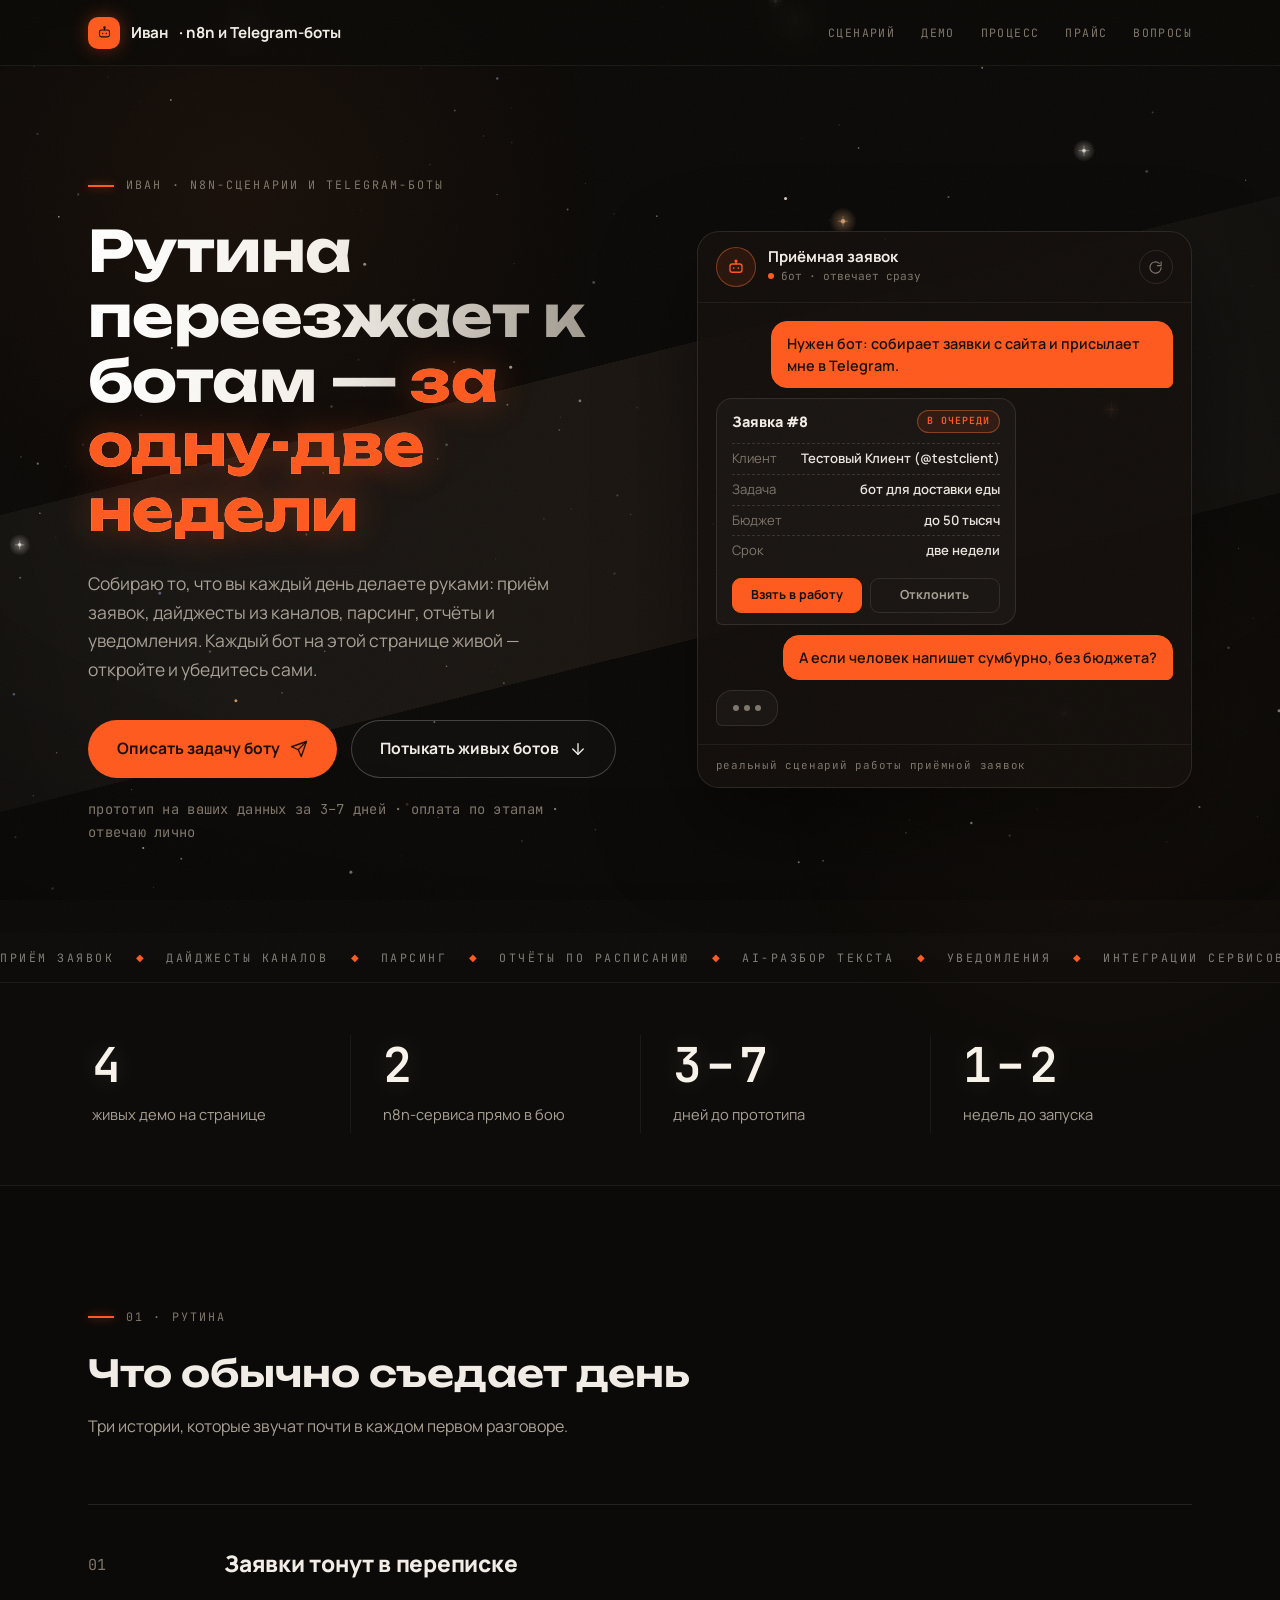
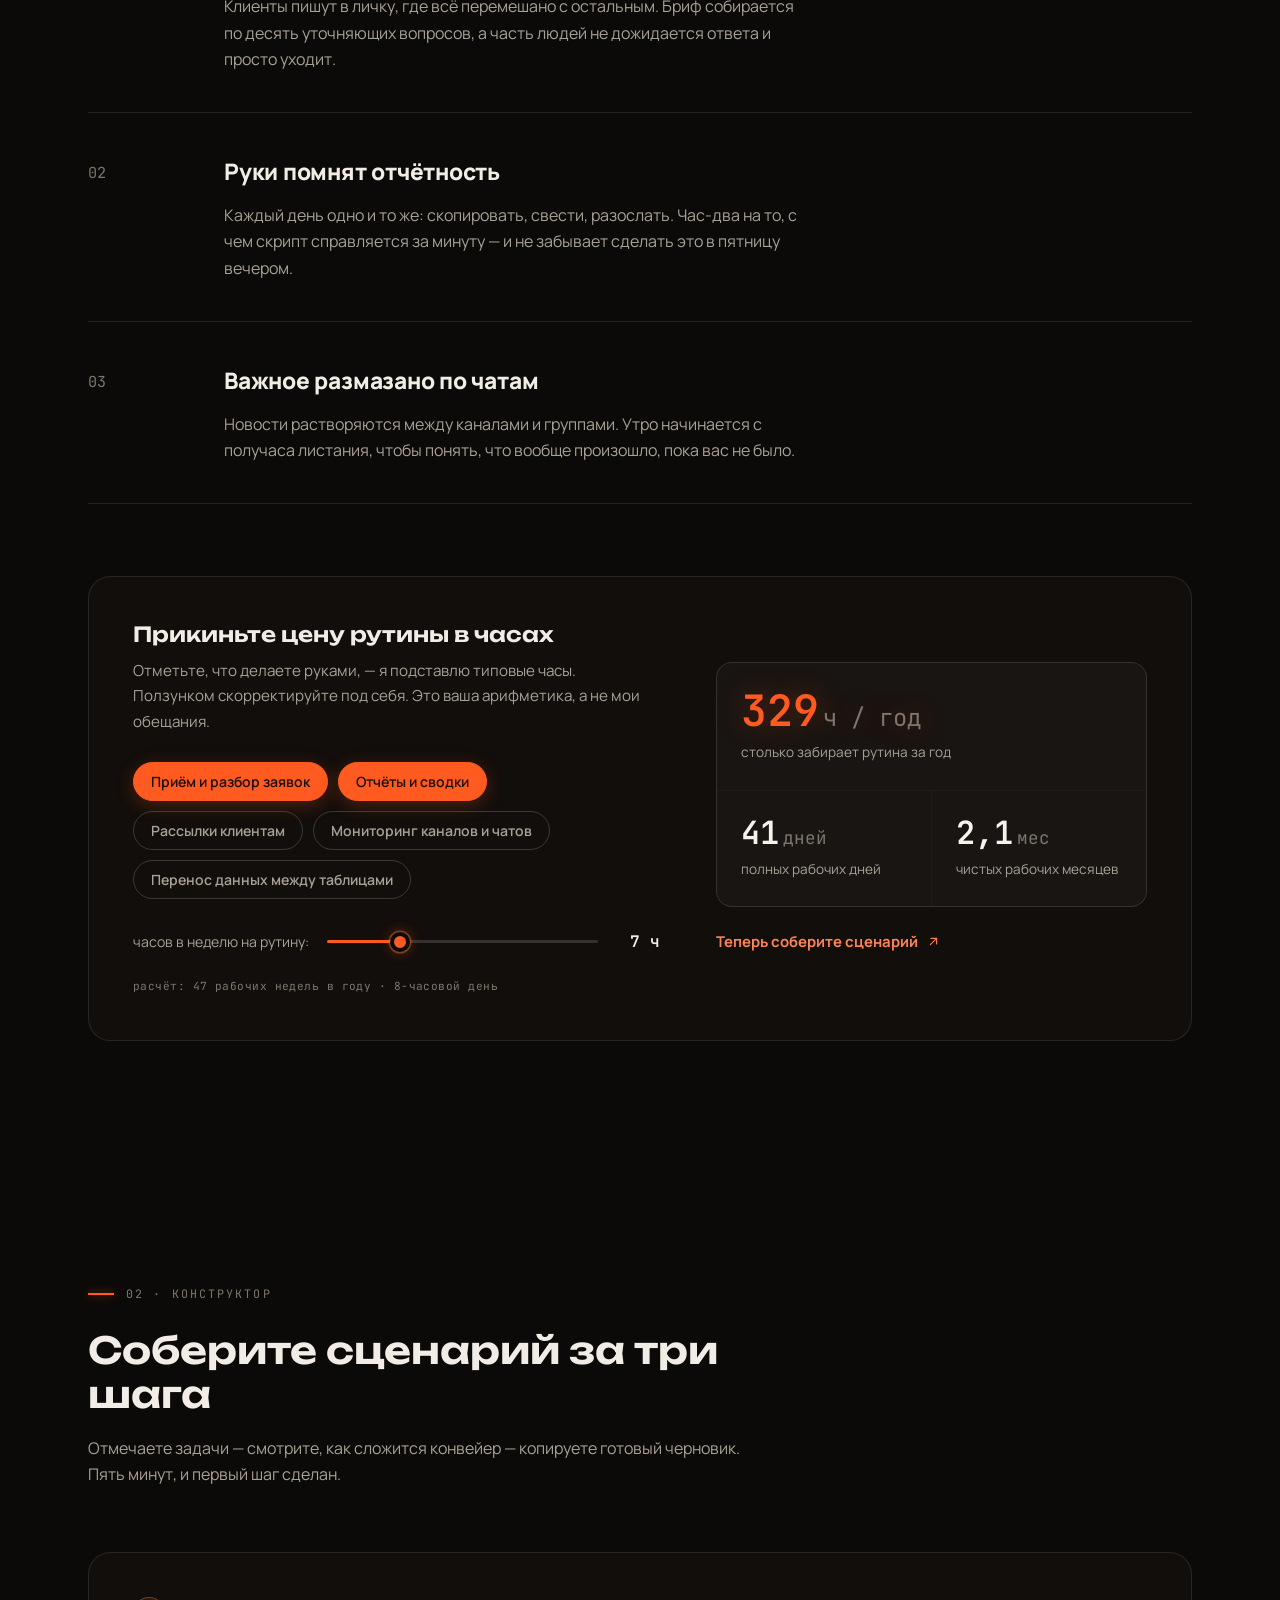
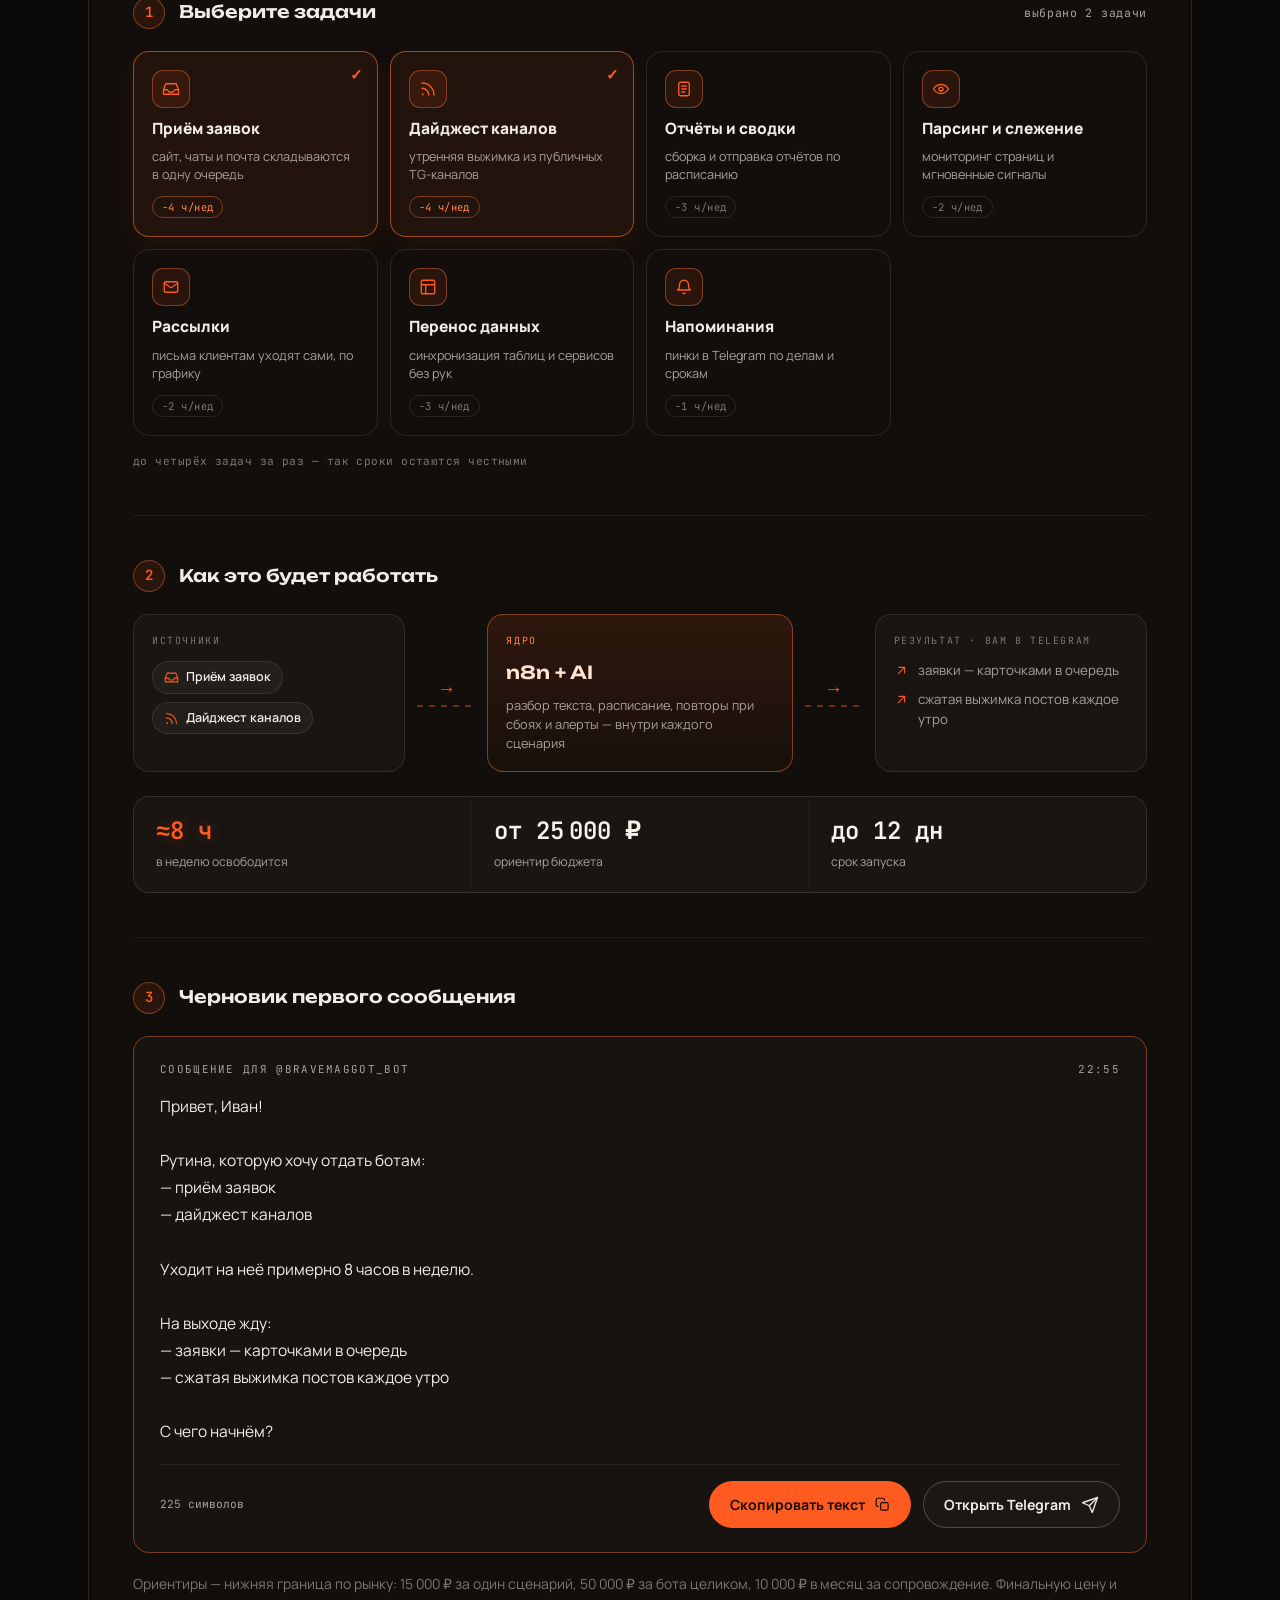
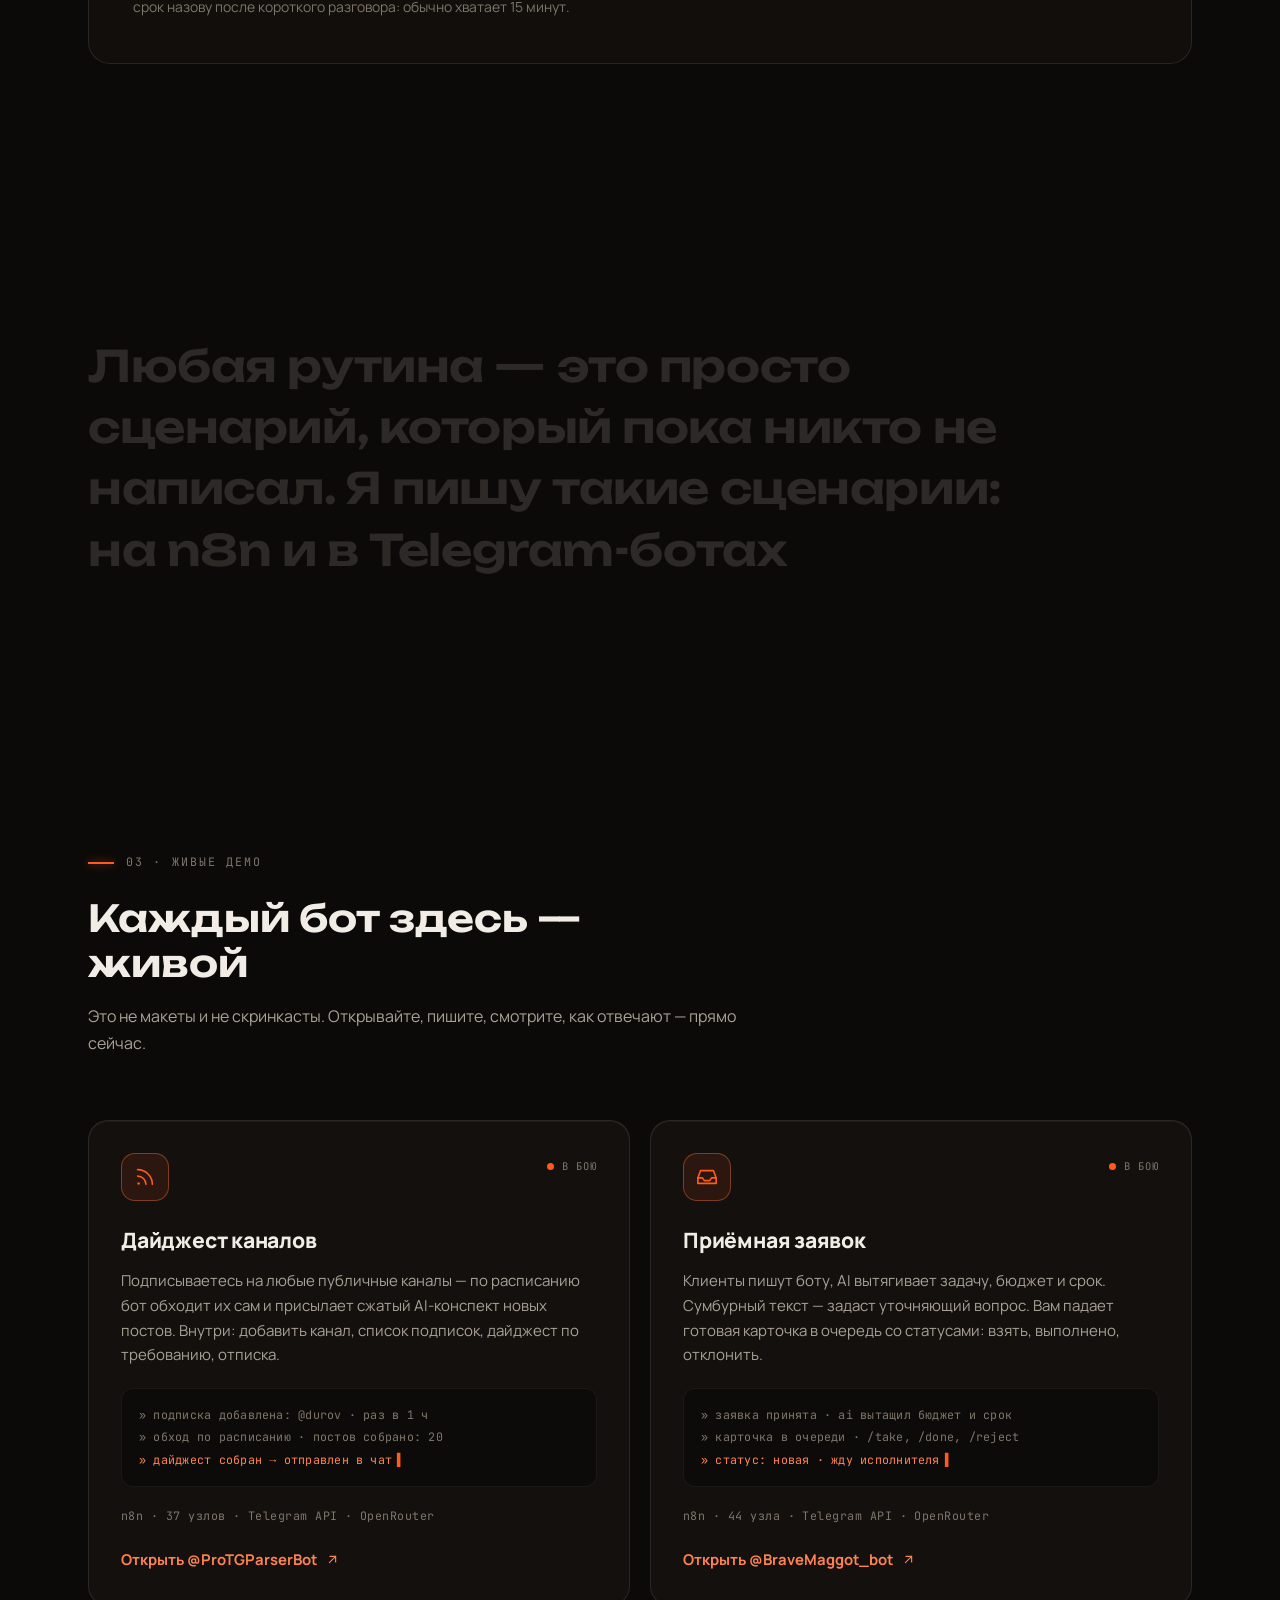
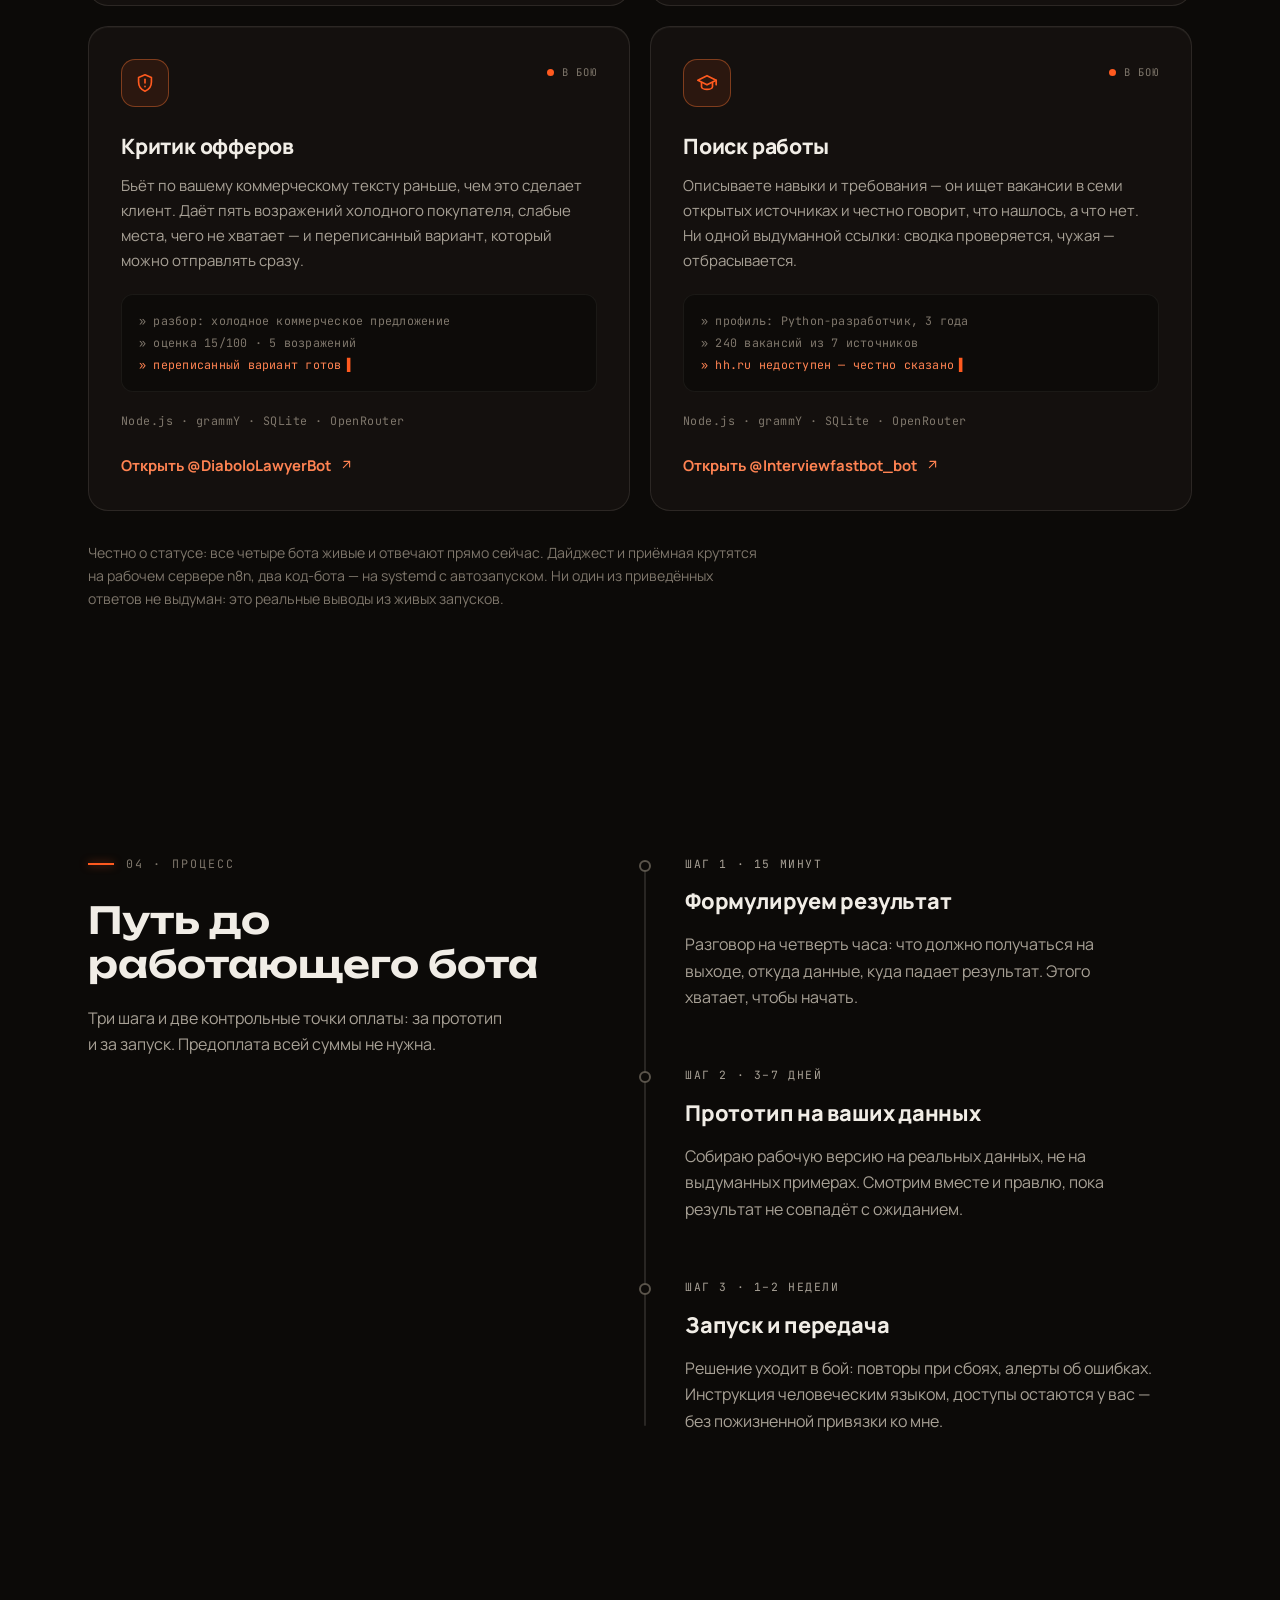
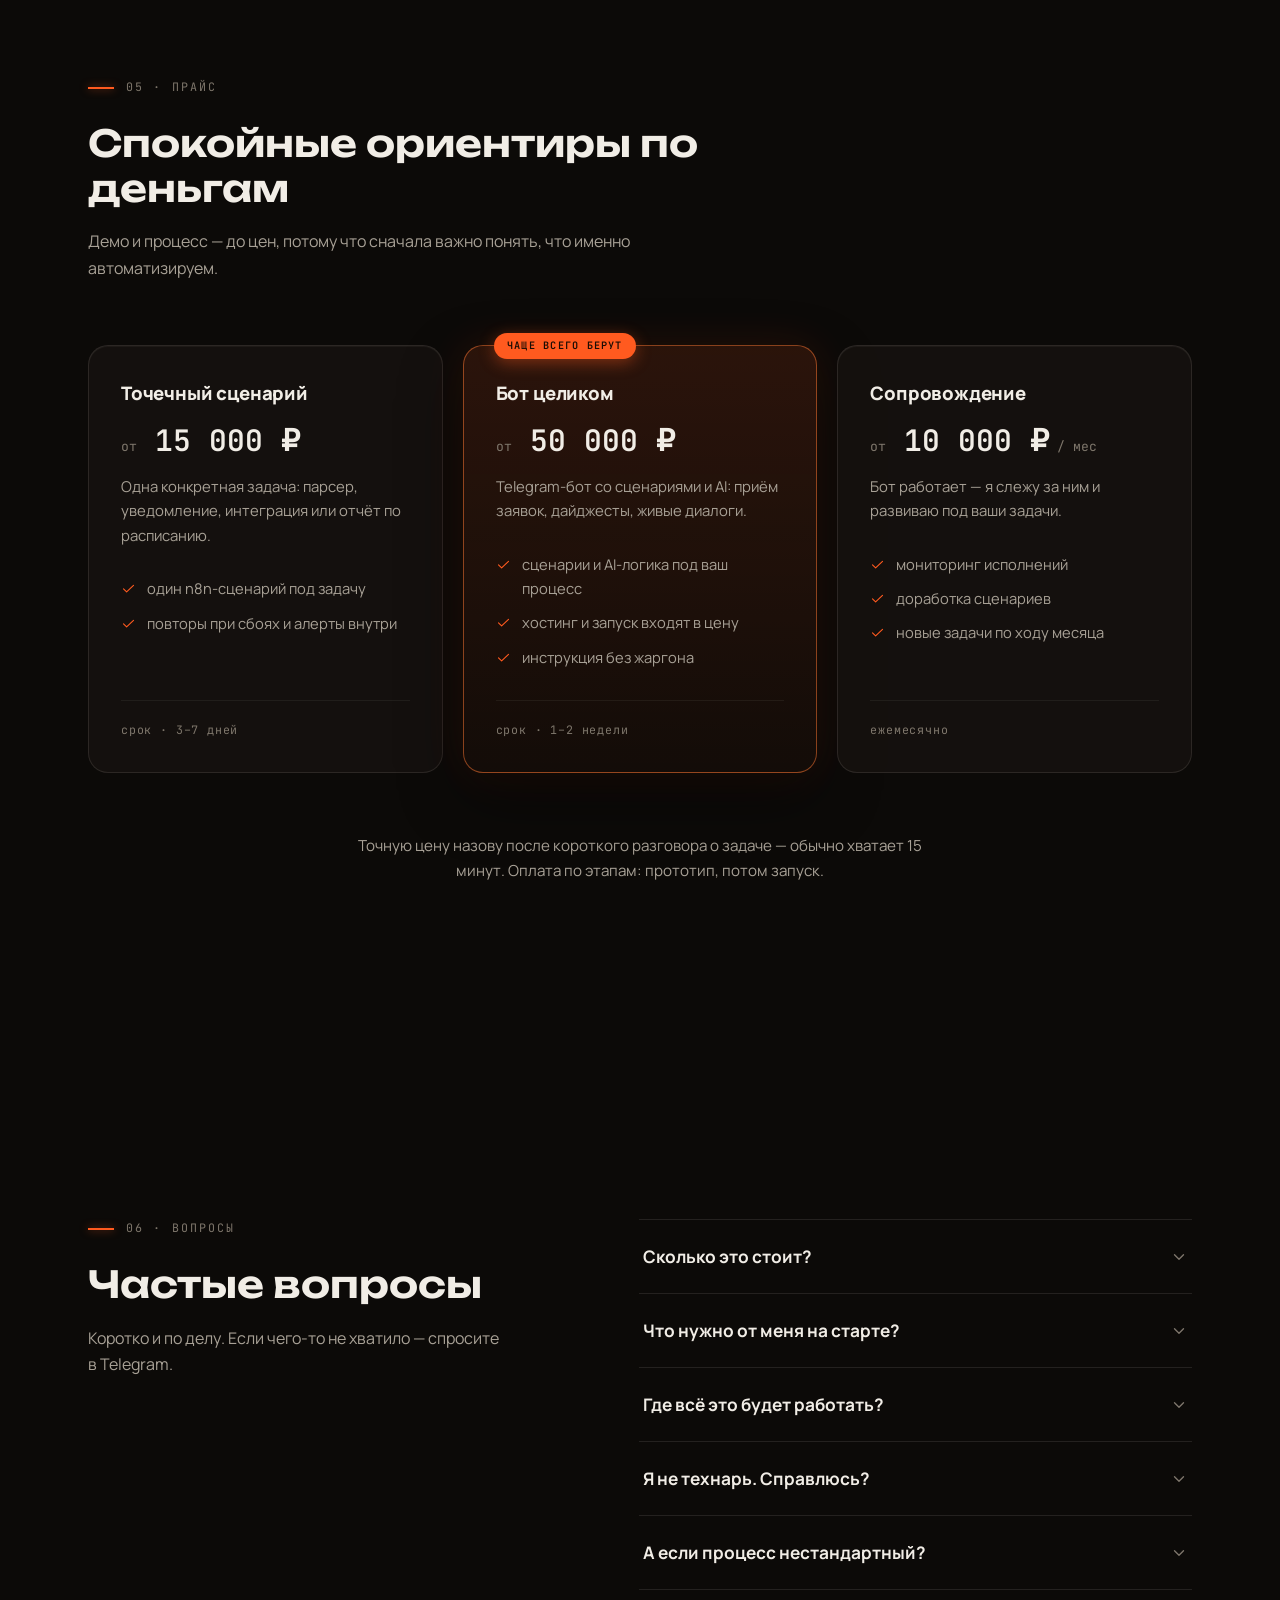
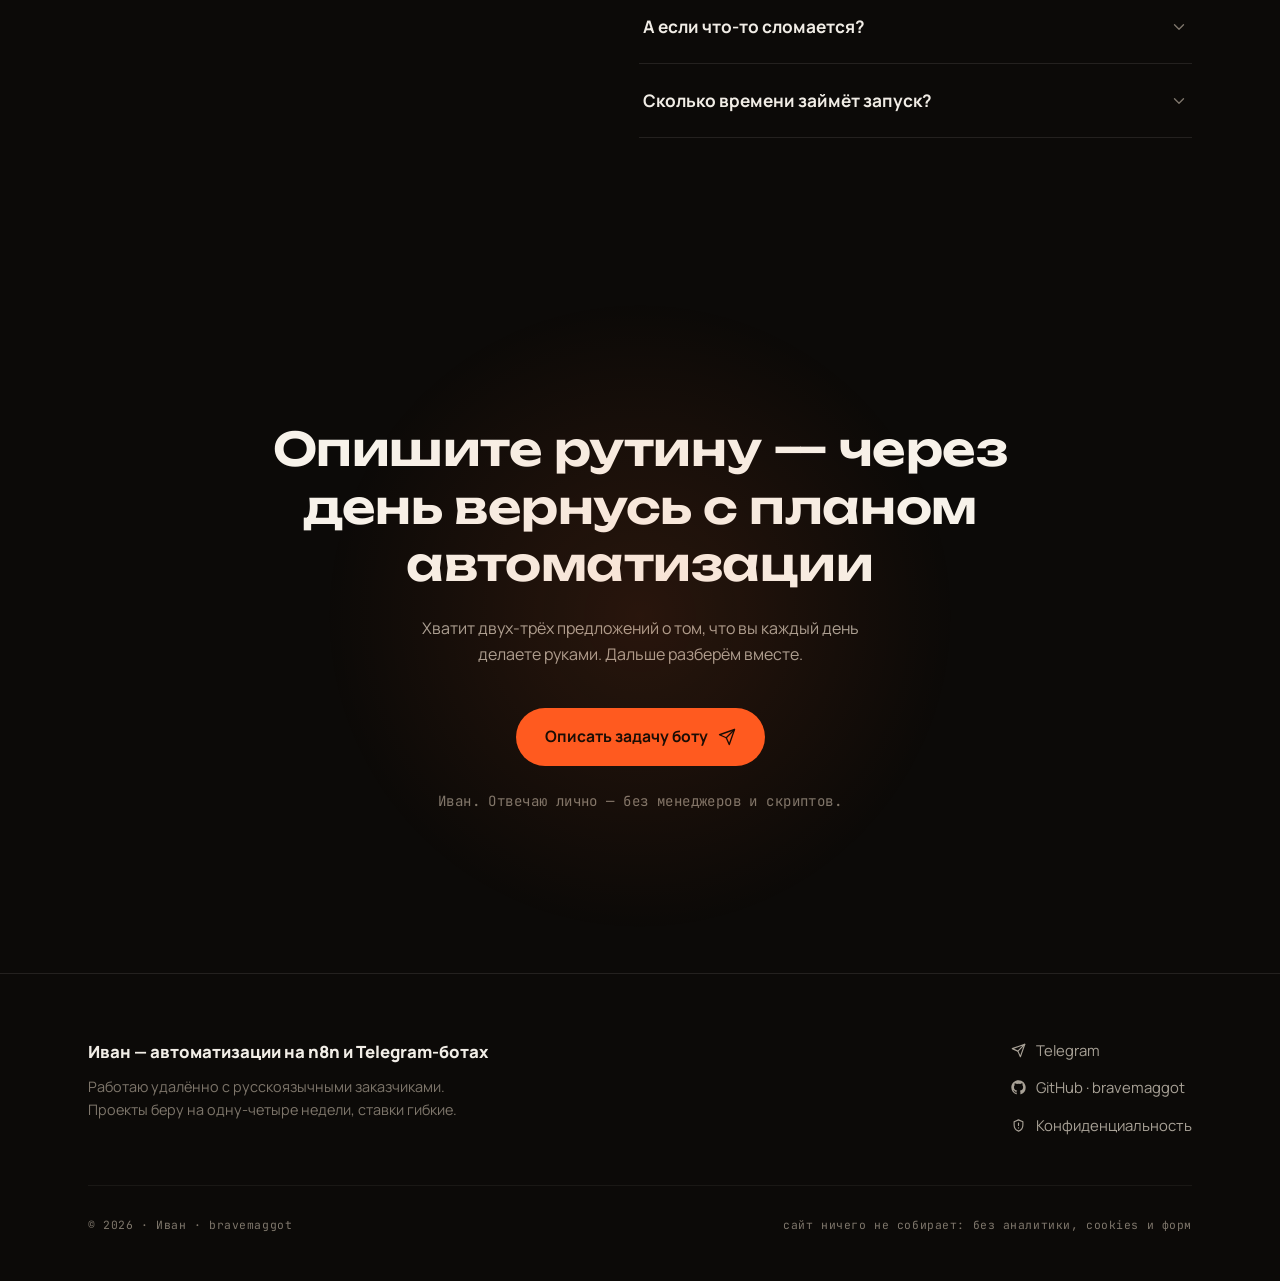
==== commit 6dc81db6: "Index: screenshots, five-model chain, fresh execution ids, mobile kicker fix" ====
--- a/index.html
+++ b/index.html
@@ -648,6 +648,9 @@
   .price-grid{grid-template-columns:1fr;max-width:480px;margin:0 auto 60px}
 }
 @media (max-width:640px){
+  /* кикер героя не должен рваться по дефису в «Telegram-боты» */
+  .kicker{font-size:.64rem;letter-spacing:.1em;gap:10px}
+  .kicker::before{width:18px}
   /* тап-таргеты не меньше 44px (WCAG 2.5.5) */
   .chip{min-height:44px;display:inline-flex;align-items:center}
   .task{min-height:44px}
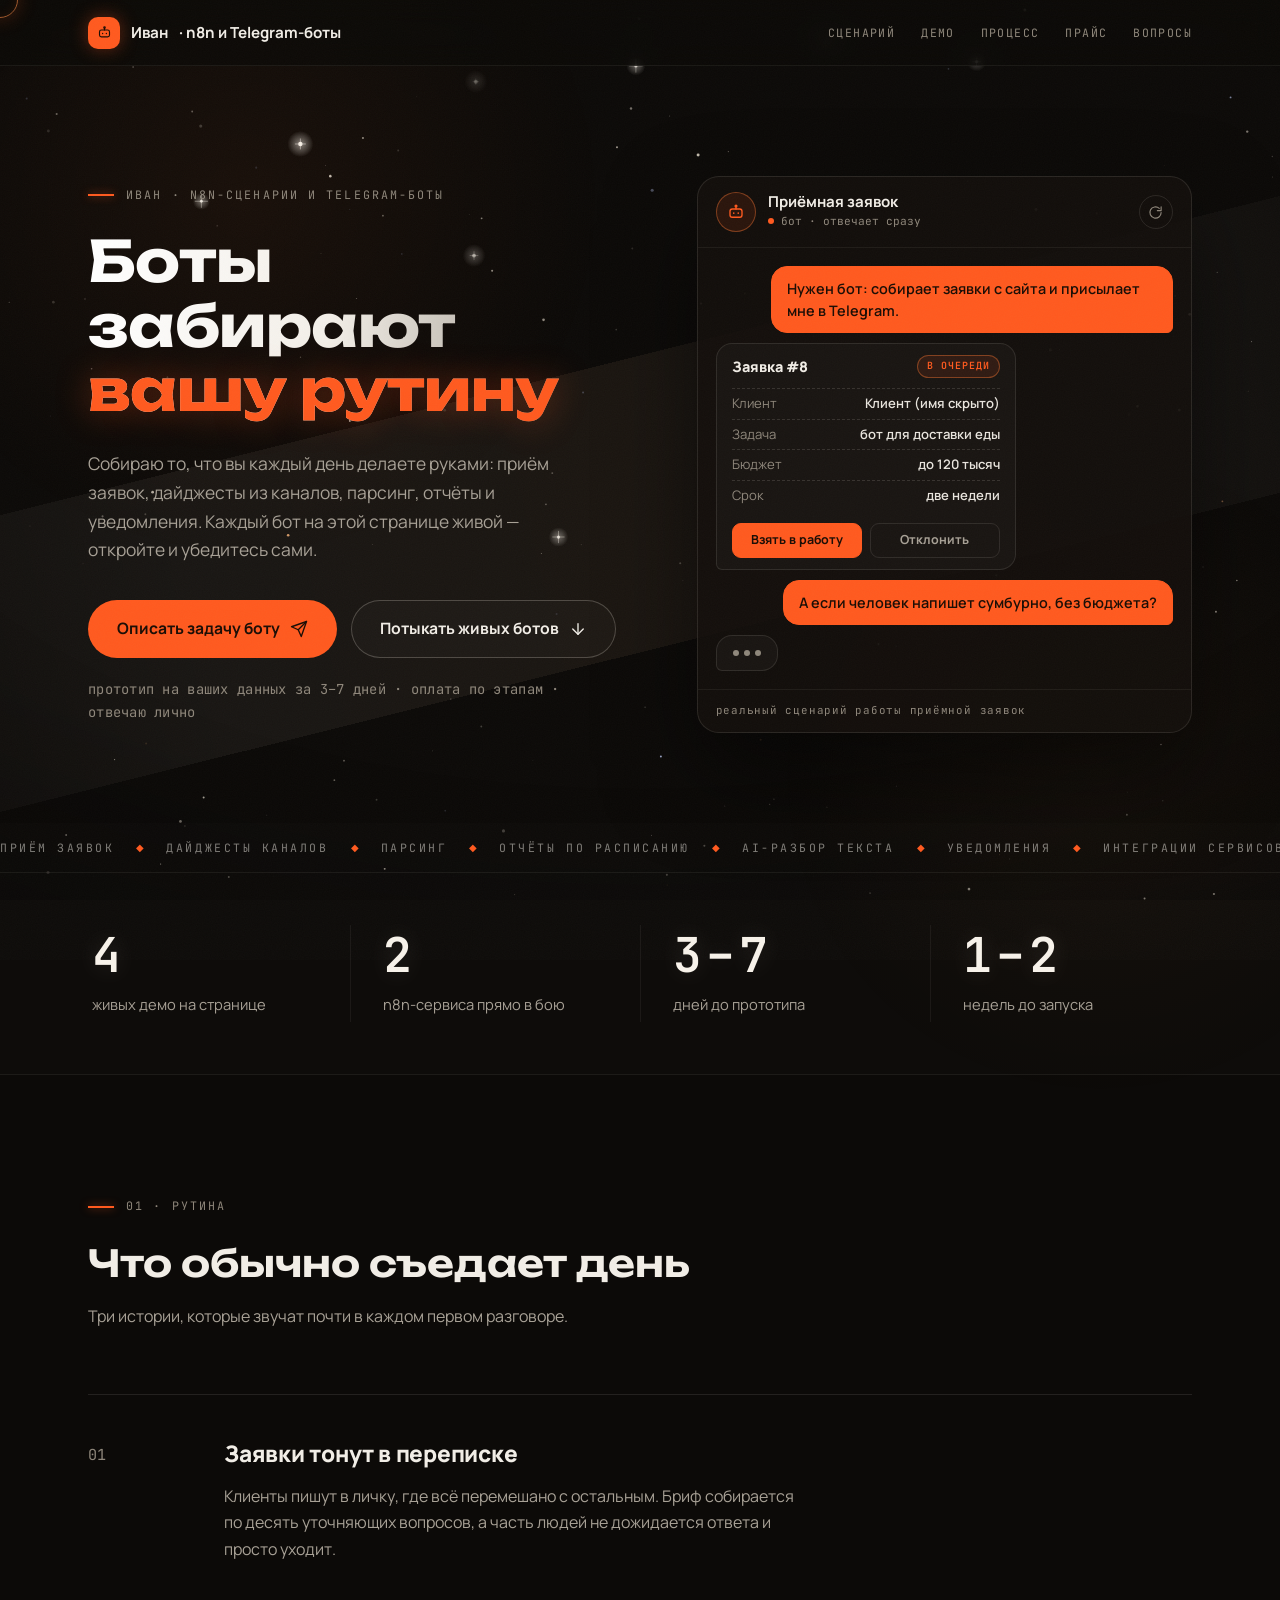
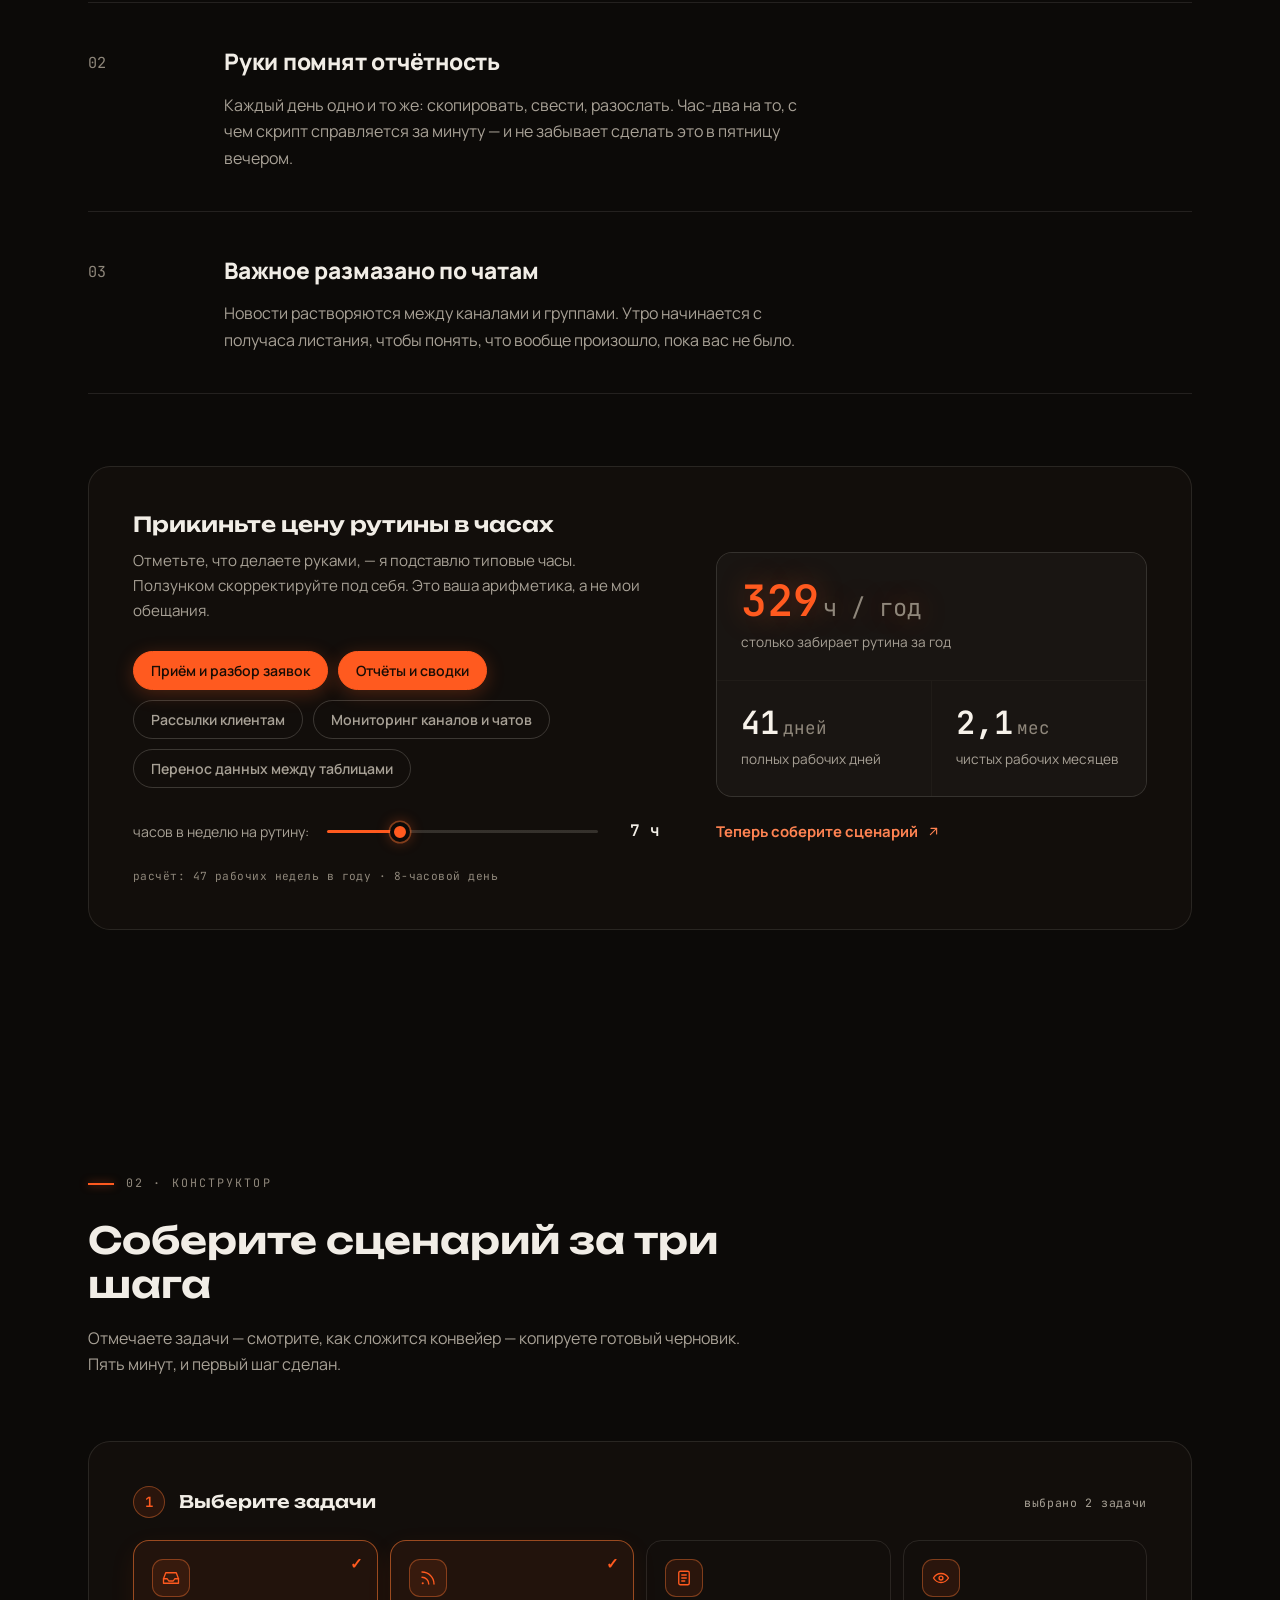
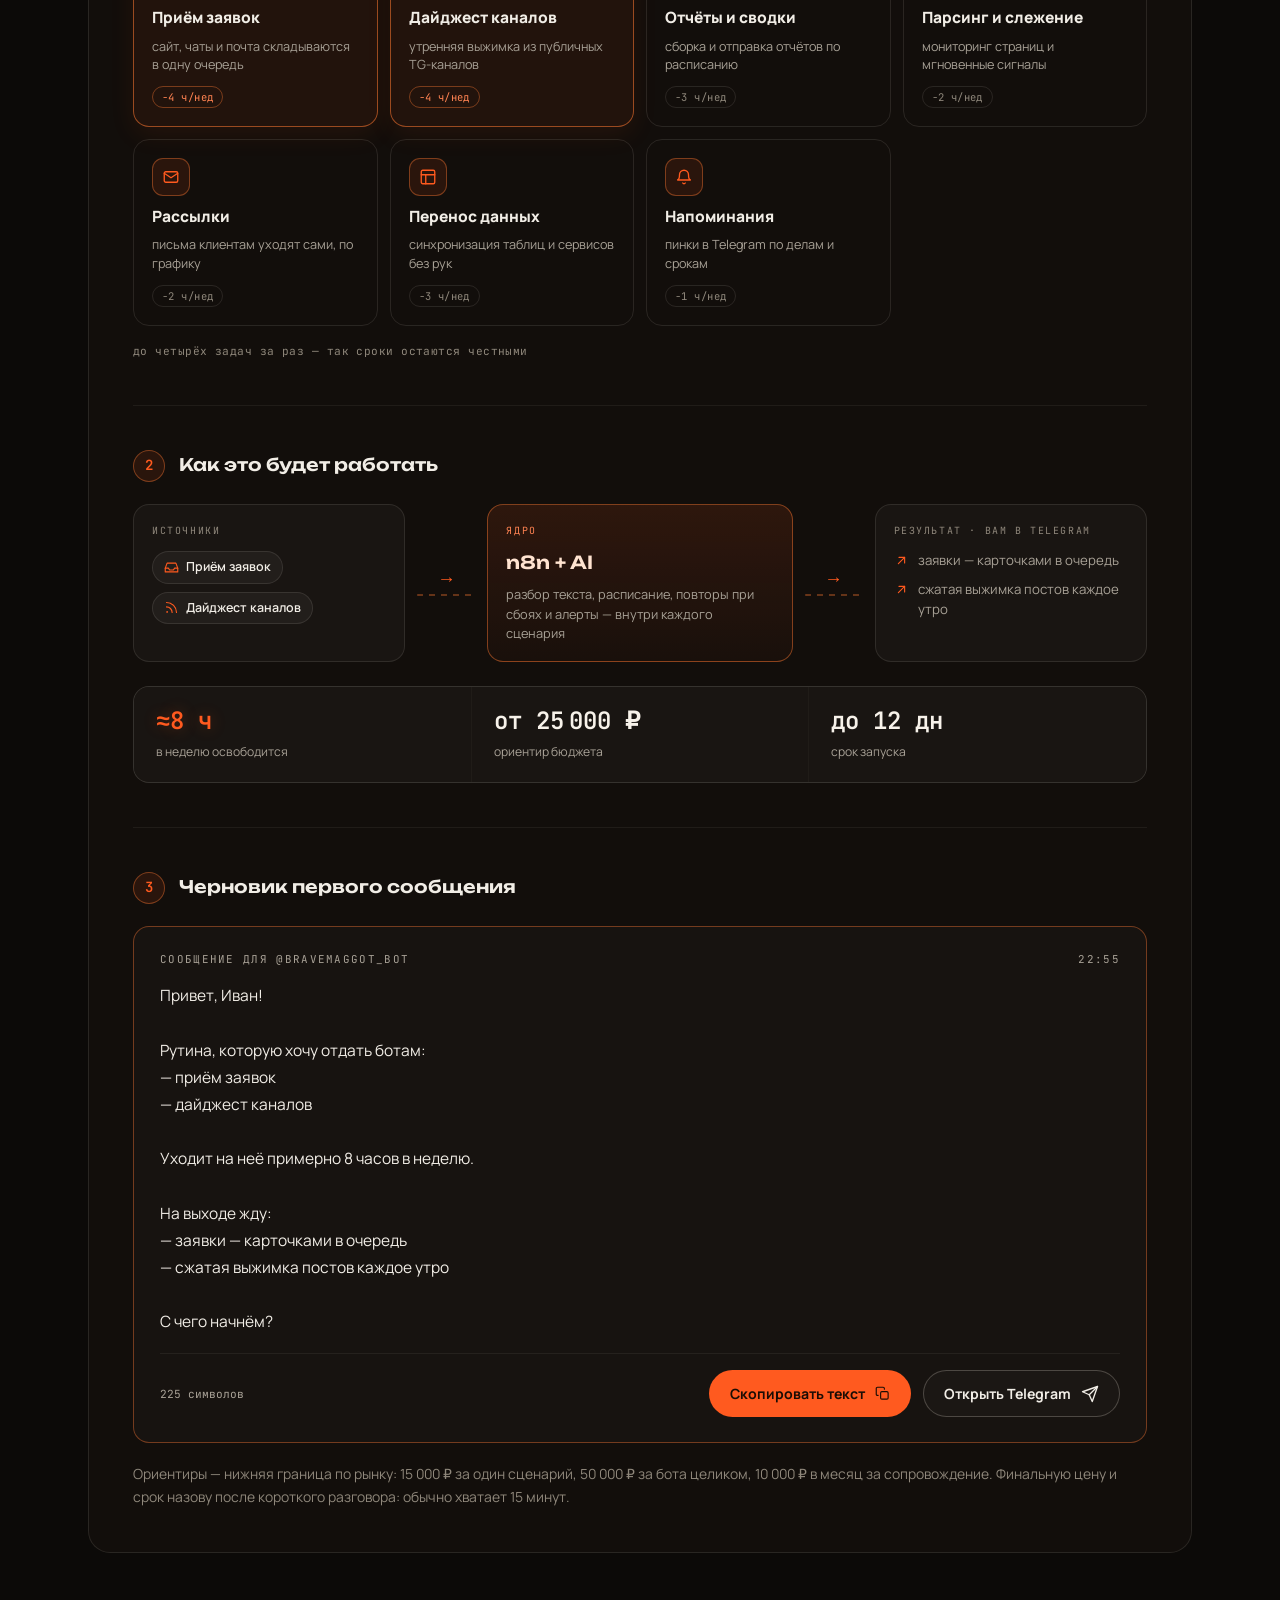
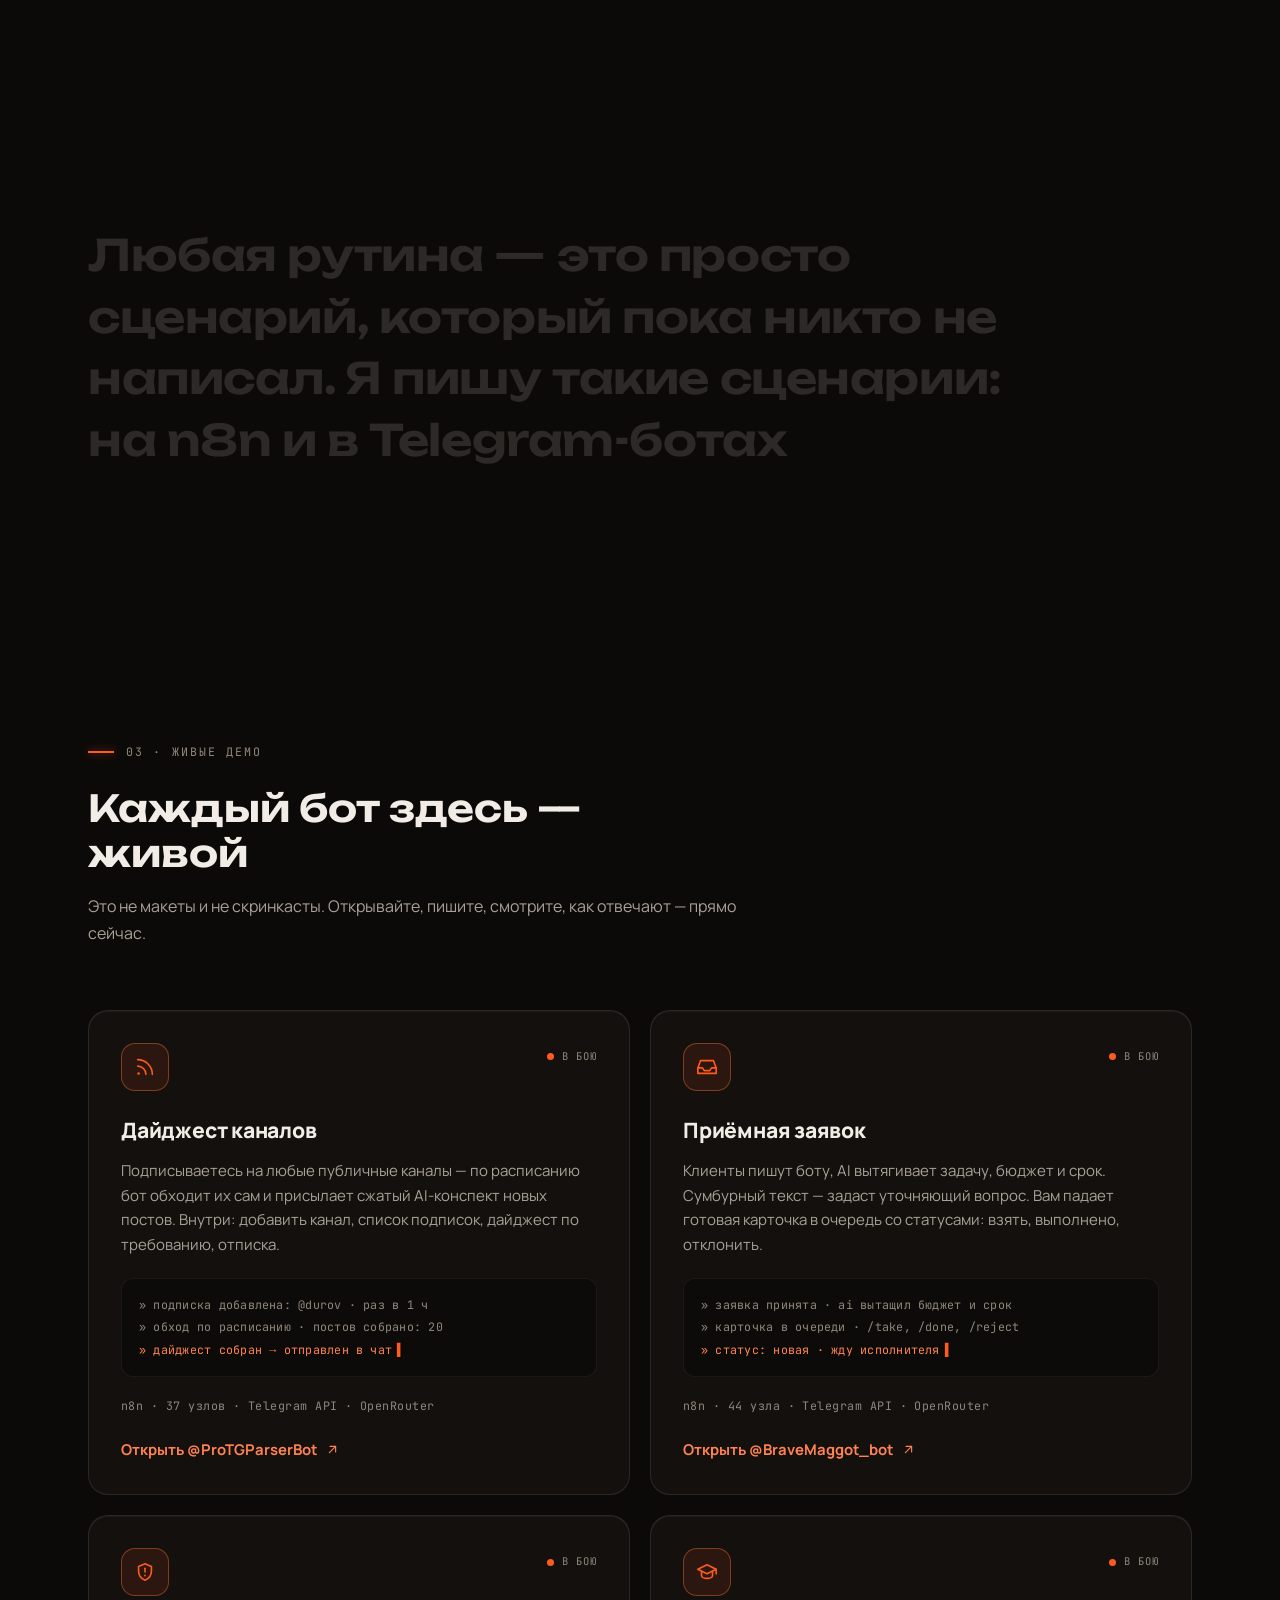
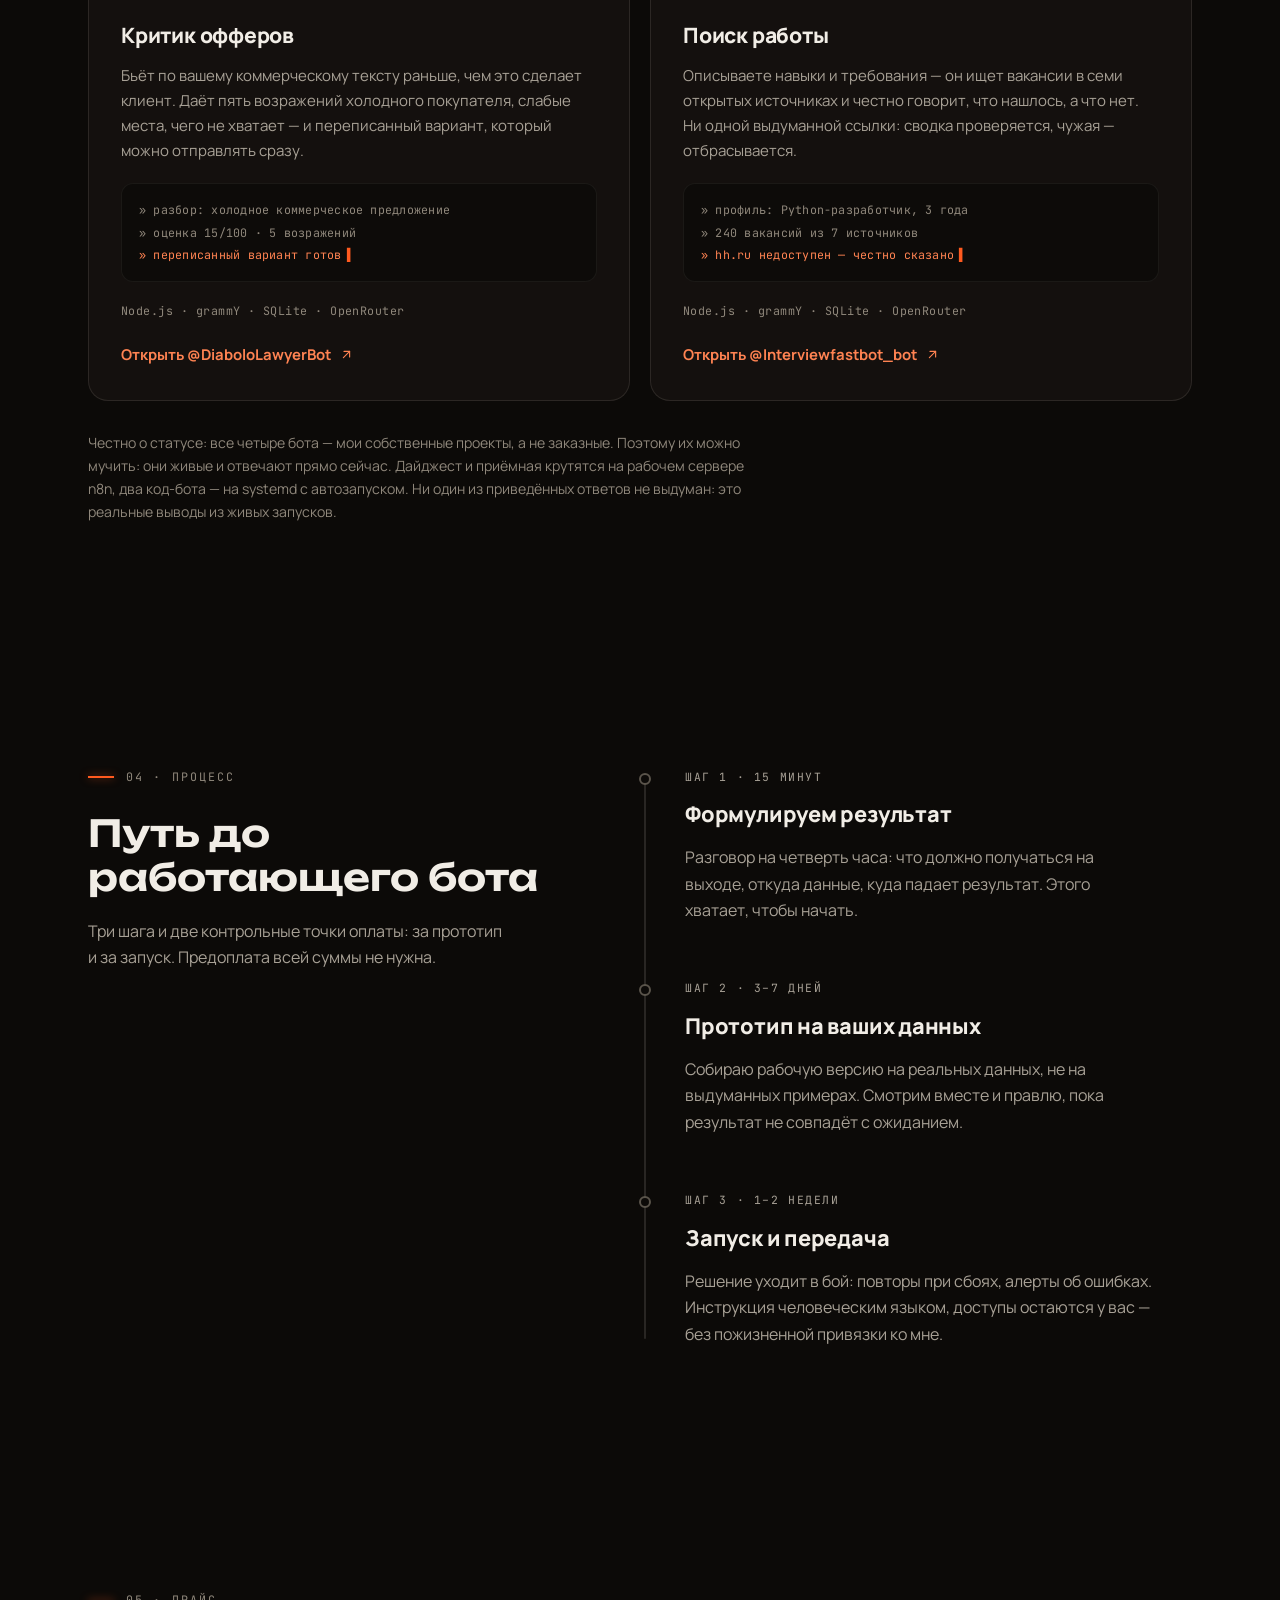
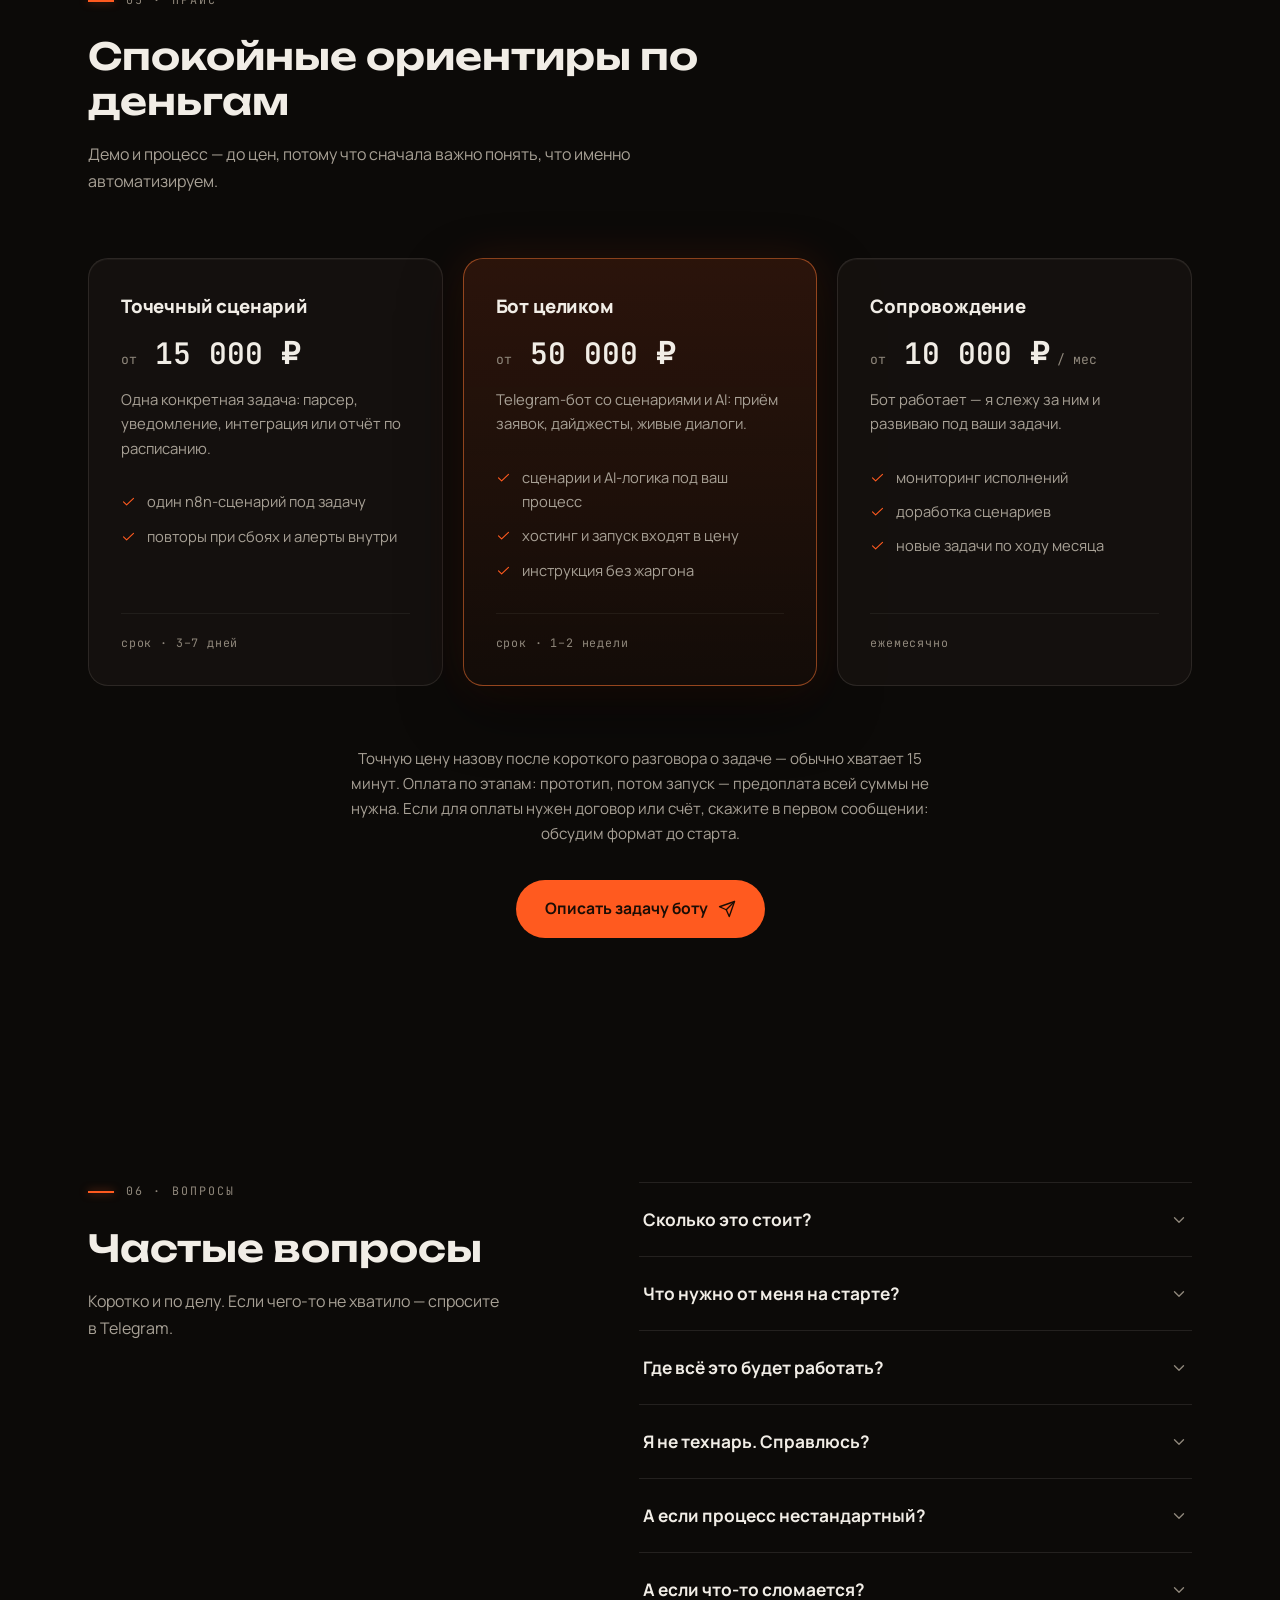
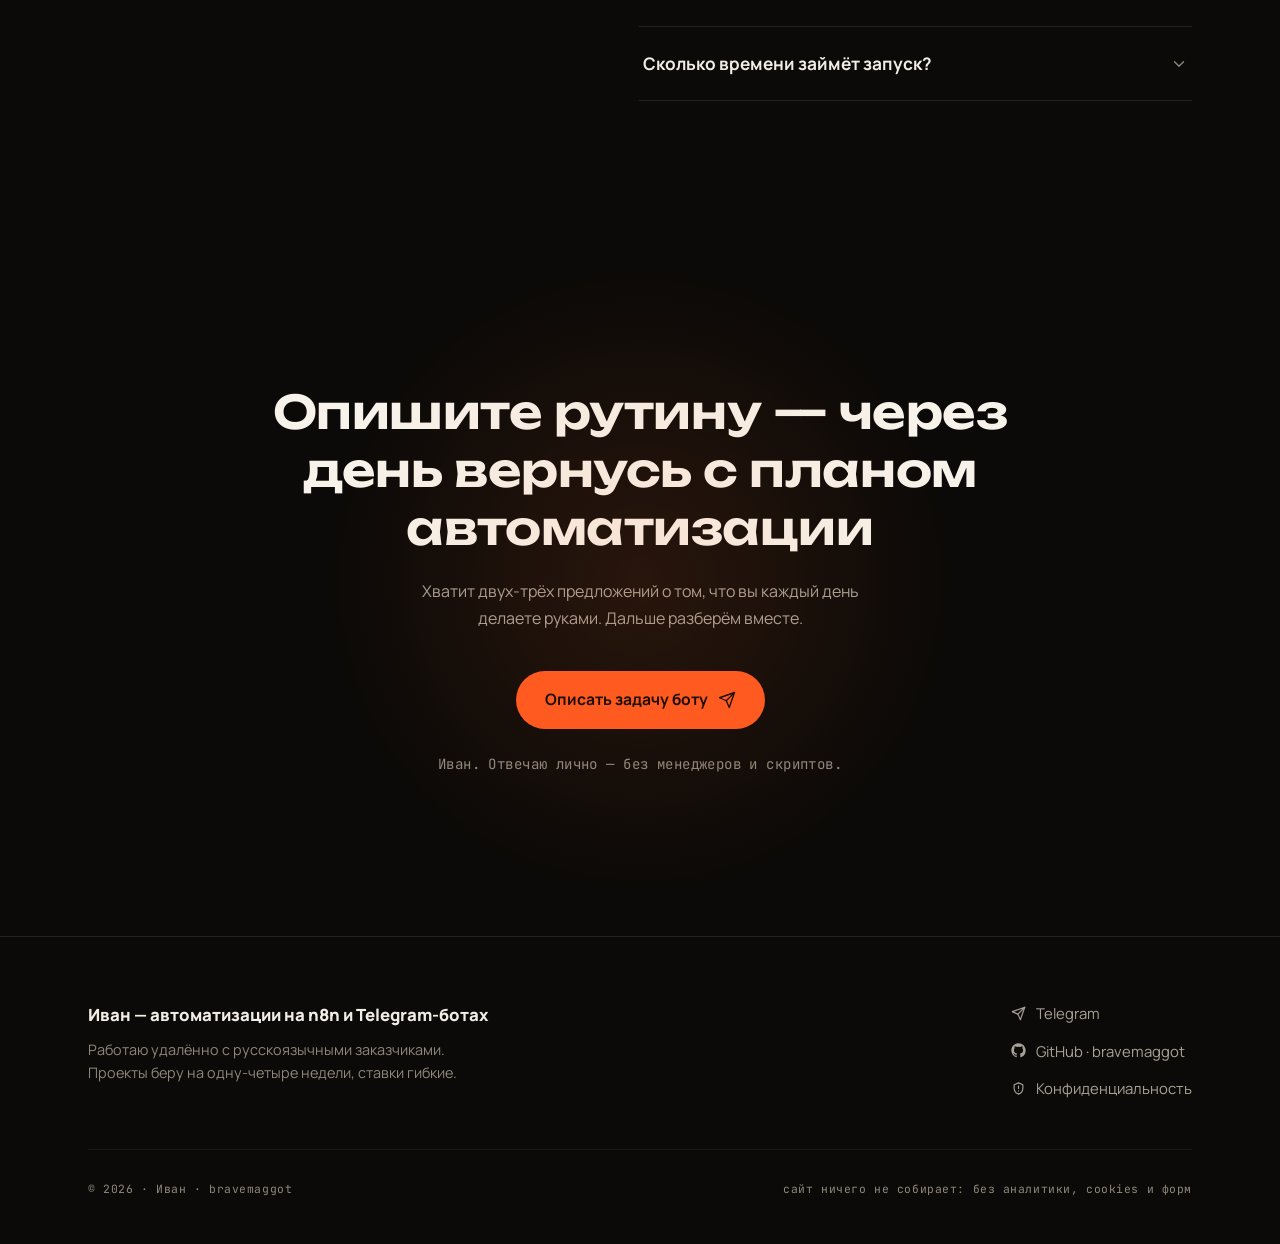
==== commit e212050d: "Trust pass: remove stub comments and fake badge, honest provenance and payment terms, new H1, AA con" ====
--- a/index.html
+++ b/index.html
@@ -64,7 +64,7 @@
   --line-soft:rgba(255,244,230,.06);
   --text:#f1ede6;
   --muted:#a8a196;
-  --dim:#7e766b;
+  --dim:#8f877b;
   --orange:#ff5a1f;
   --orange-text:#ff8352;
   --orange-soft:rgba(255,90,31,.1);
@@ -226,7 +226,7 @@
   display:flex;align-items:center;gap:12px}
 .kicker::before{content:"";width:26px;height:2px;background:var(--orange);flex-shrink:0;
   box-shadow:0 0 8px rgba(255,90,31,.6)}
-.hero h1{font-family:var(--f-disp);font-weight:700;
+.hero h1{text-wrap:balance;font-family:var(--f-disp);font-weight:700;
   font-size:clamp(1.9rem,4.6vw,3.55rem);line-height:1.14;letter-spacing:-.01em;
   background:linear-gradient(94deg,#ffffff 0%,#f3efe8 45%,#8f877b 100%);
   -webkit-background-clip:text;background-clip:text;color:transparent;margin-bottom:26px}
@@ -333,6 +333,7 @@
 input[type=range]{-webkit-appearance:none;appearance:none;width:100%;height:3px;border-radius:3px;
   background:linear-gradient(to right,var(--orange) var(--fill,30%),rgba(255,244,230,.15) var(--fill,30%));
   outline:none;cursor:pointer}
+input[type=range]:focus-visible{outline:2px solid var(--orange);outline-offset:8px}
 input[type=range]::-webkit-slider-thumb{-webkit-appearance:none;width:20px;height:20px;border-radius:50%;
   background:var(--orange);border:4px solid var(--bg);box-shadow:0 0 0 1.5px var(--orange-line),0 0 14px rgba(255,90,31,.4);cursor:grab}
 input[type=range]:active::-webkit-slider-thumb{cursor:grabbing}
@@ -788,7 +789,7 @@
     <div class="wrap hero-grid">
       <div>
         <p class="kicker rv">Иван · n8n-сценарии и Telegram-боты</p>
-        <h1 class="rv" style="--d:.07s">Рутина переезжает к ботам — <span class="h1-acc">за одну-две недели</span></h1>
+        <h1 class="rv" style="--d:.07s">Боты забирают <span class="h1-acc">вашу рутину</span></h1>
         <p class="lead rv" style="--d:.14s">Собираю то, что вы каждый день делаете руками: приём заявок, дайджесты из каналов, парсинг, отчёты и уведомления. Каждый бот на этой странице живой — откройте и убедитесь сами.</p>
         <div class="btn-row rv" style="--d:.21s">
           <a class="btn btn-primary" href="https://t.me/BraveMaggot_bot" target="_blank" rel="noopener">
@@ -1166,7 +1167,7 @@
         </article>
       </div>
 
-      <p class="demo-foot rv">Честно о статусе: все четыре бота живые и отвечают прямо сейчас. Дайджест и приёмная крутятся на рабочем сервере n8n, два код-бота — на systemd с автозапуском. Ни один из приведённых ответов не выдуман: это реальные выводы из живых запусков.</p>
+      <p class="demo-foot rv">Честно о статусе: все четыре бота — мои собственные проекты, а не заказные. Поэтому их можно мучить: они живые и отвечают прямо сейчас. Дайджест и приёмная крутятся на рабочем сервере n8n, два код-бота — на systemd с автозапуском. Ни один из приведённых ответов не выдуман: это реальные выводы из живых запусков.</p>
     </div>
   </section>
 
@@ -1211,7 +1212,6 @@
         <p class="lead rv" style="--d:.1s">Демо и процесс — до цен, потому что сначала важно понять, что именно автоматизируем.</p>
       </div>
 
-      <!-- ВНИМАНИЕ: все три цены — заглушки из брифа, подтвердить или изменить до публикации -->
       <div class="price-grid">
         <div class="card price-card rv" data-tilt>
           <p class="price-name">Точечный сценарий</p>
@@ -1225,7 +1225,6 @@
         </div>
 
         <div class="card price-card featured rv" style="--d:.08s" data-tilt>
-          <span class="badge">чаще всего берут</span>
           <p class="price-name">Бот целиком</p>
           <p class="price-value"><small>от</small> 50 000 ₽</p>
           <p class="price-desc">Telegram-бот со сценариями и AI: приём заявок, дайджесты, живые диалоги.</p>
@@ -1250,7 +1249,7 @@
         </div>
       </div>
 
-      <p class="price-note rv">Точную цену назову после короткого разговора о задаче — обычно хватает 15 минут. Оплата по этапам: прототип, потом запуск.</p>
+      <p class="price-note rv">Точную цену назову после короткого разговора о задаче — обычно хватает 15 минут. Оплата по этапам: прототип, потом запуск — предоплата всей суммы не нужна. Если для оплаты нужен договор или счёт, скажите в первом сообщении: обсудим формат до старта.</p>
       <div class="price-cta rv">
         <a class="btn btn-primary" href="https://t.me/BraveMaggot_bot" target="_blank" rel="noopener">Описать задачу боту<svg class="ic"><use href="#i-send"/></svg></a>
       </div>
@@ -1813,9 +1812,9 @@
   d.className = 'bubble bot cardmsg';
   d.innerHTML =
     '<div class="cardmsg-top">Заявка #8 <span class="tag">в очереди</span></div>' +
-    '<div class="crow"><span>Клиент</span><b>Тестовый Клиент (@testclient)</b></div>' +
+    '<div class="crow"><span>Клиент</span><b>Клиент (имя скрыто)</b></div>' +
     '<div class="crow"><span>Задача</span><b>бот для доставки еды</b></div>' +
-    '<div class="crow"><span>Бюджет</span><b>до 50 тысяч</b></div>' +
+    '<div class="crow"><span>Бюджет</span><b>до 120 тысяч</b></div>' +
     '<div class="crow"><span>Срок</span><b>две недели</b></div>' +
     '<div class="cardmsg-btns" aria-hidden="true"><span>Взять в работу</span><span>Отклонить</span></div>';
   return d;
@@ -1963,7 +1962,6 @@
    КОНСТРУКТОР СЦЕНАРИЯ
    шаг 1: карточки задач → шаг 2: конвейер + метрики → шаг 3: черновик
    ================================================================ */
-/* ВНИМАНИЕ: price — заглушки, синхронизировать с прайсом перед публикацией */
 var TASKS = {
   leads:  { name:'Приём заявок',       icon:'i-inbox', h:4, days:10,
             out:'заявки — карточками в очередь' },
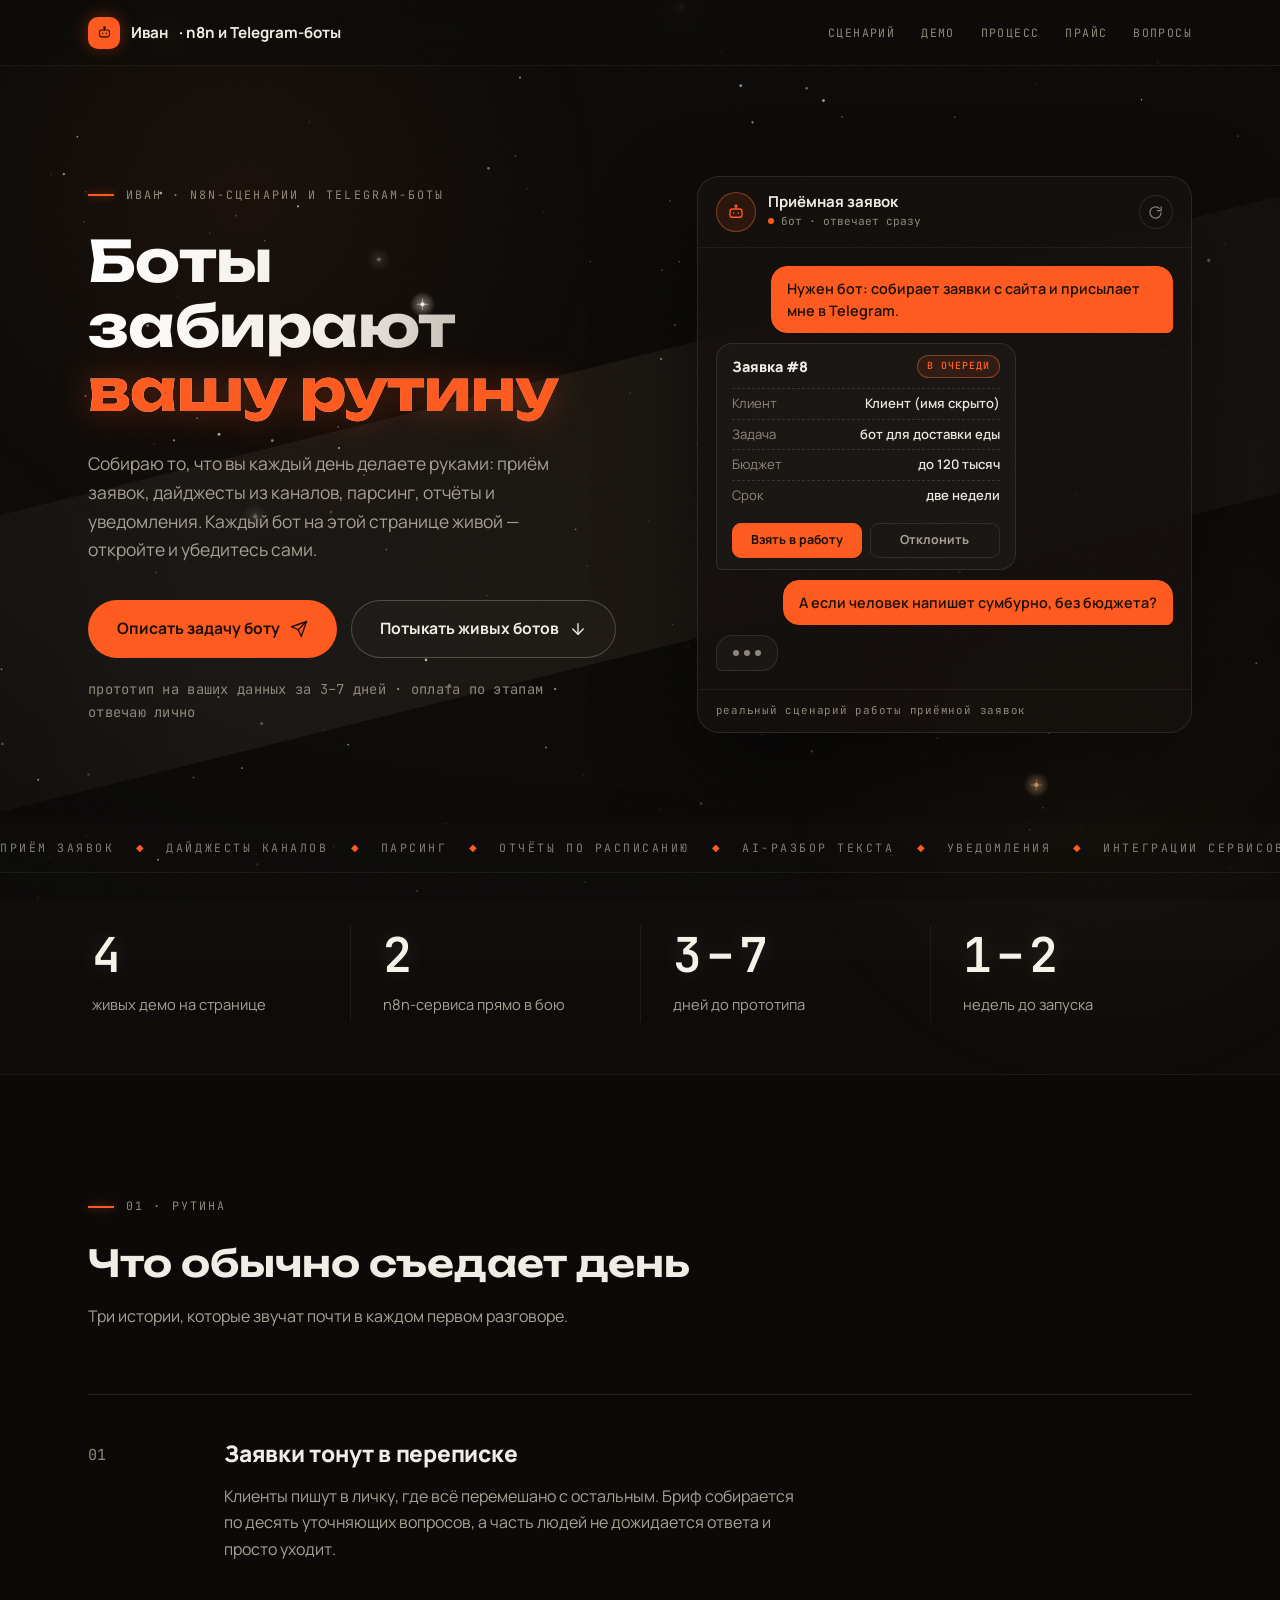
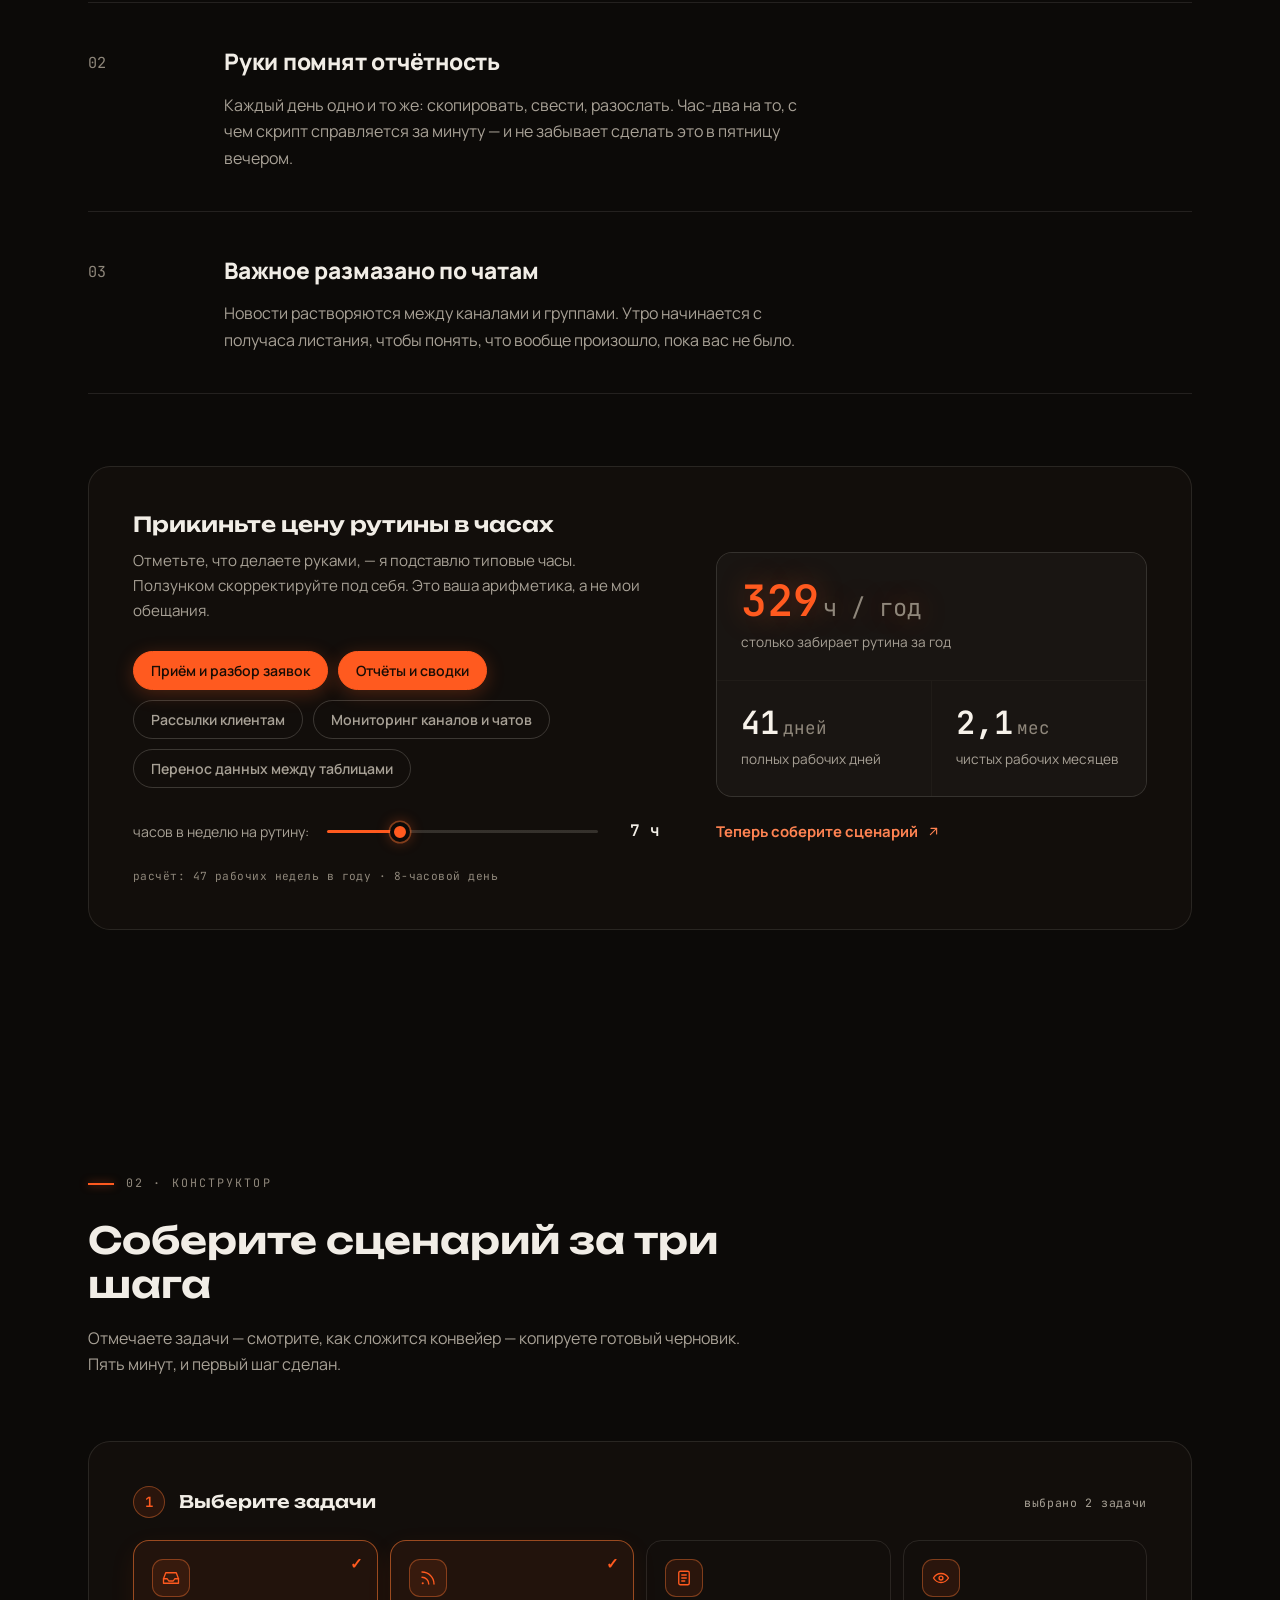
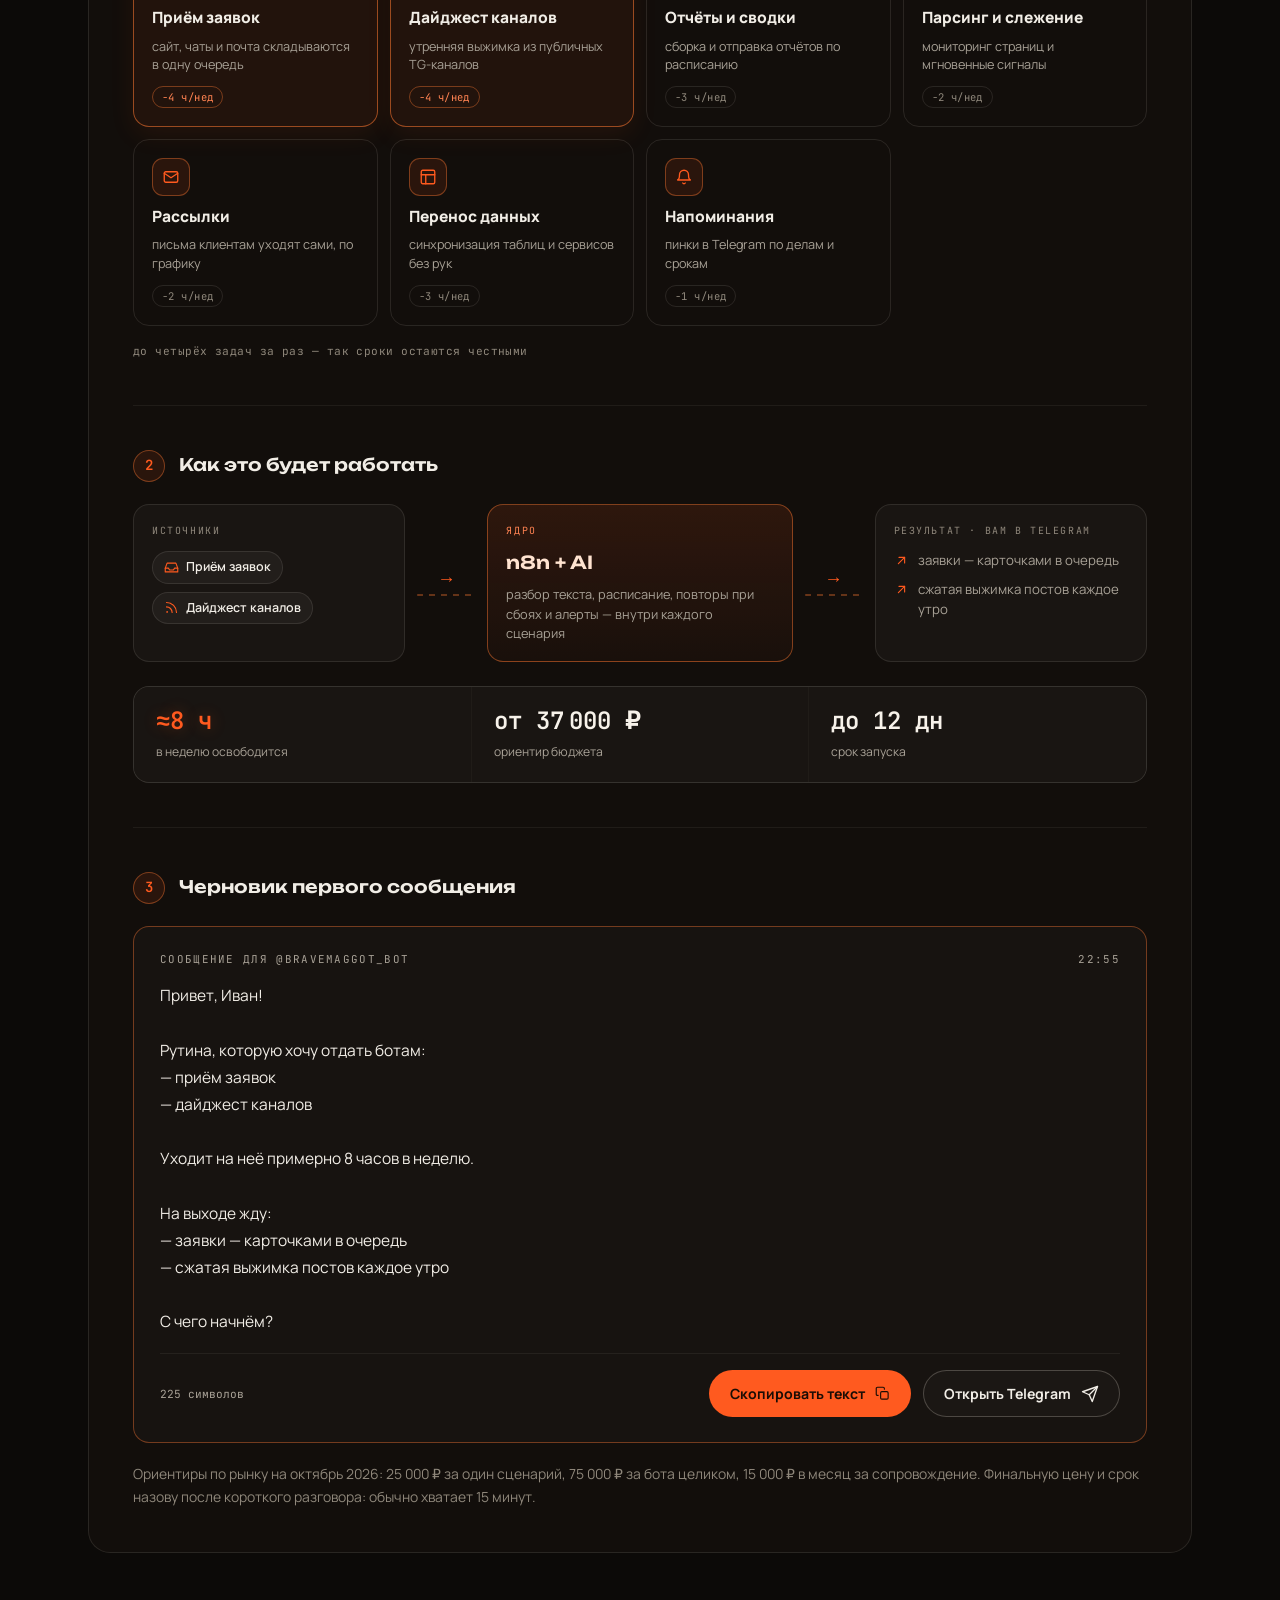
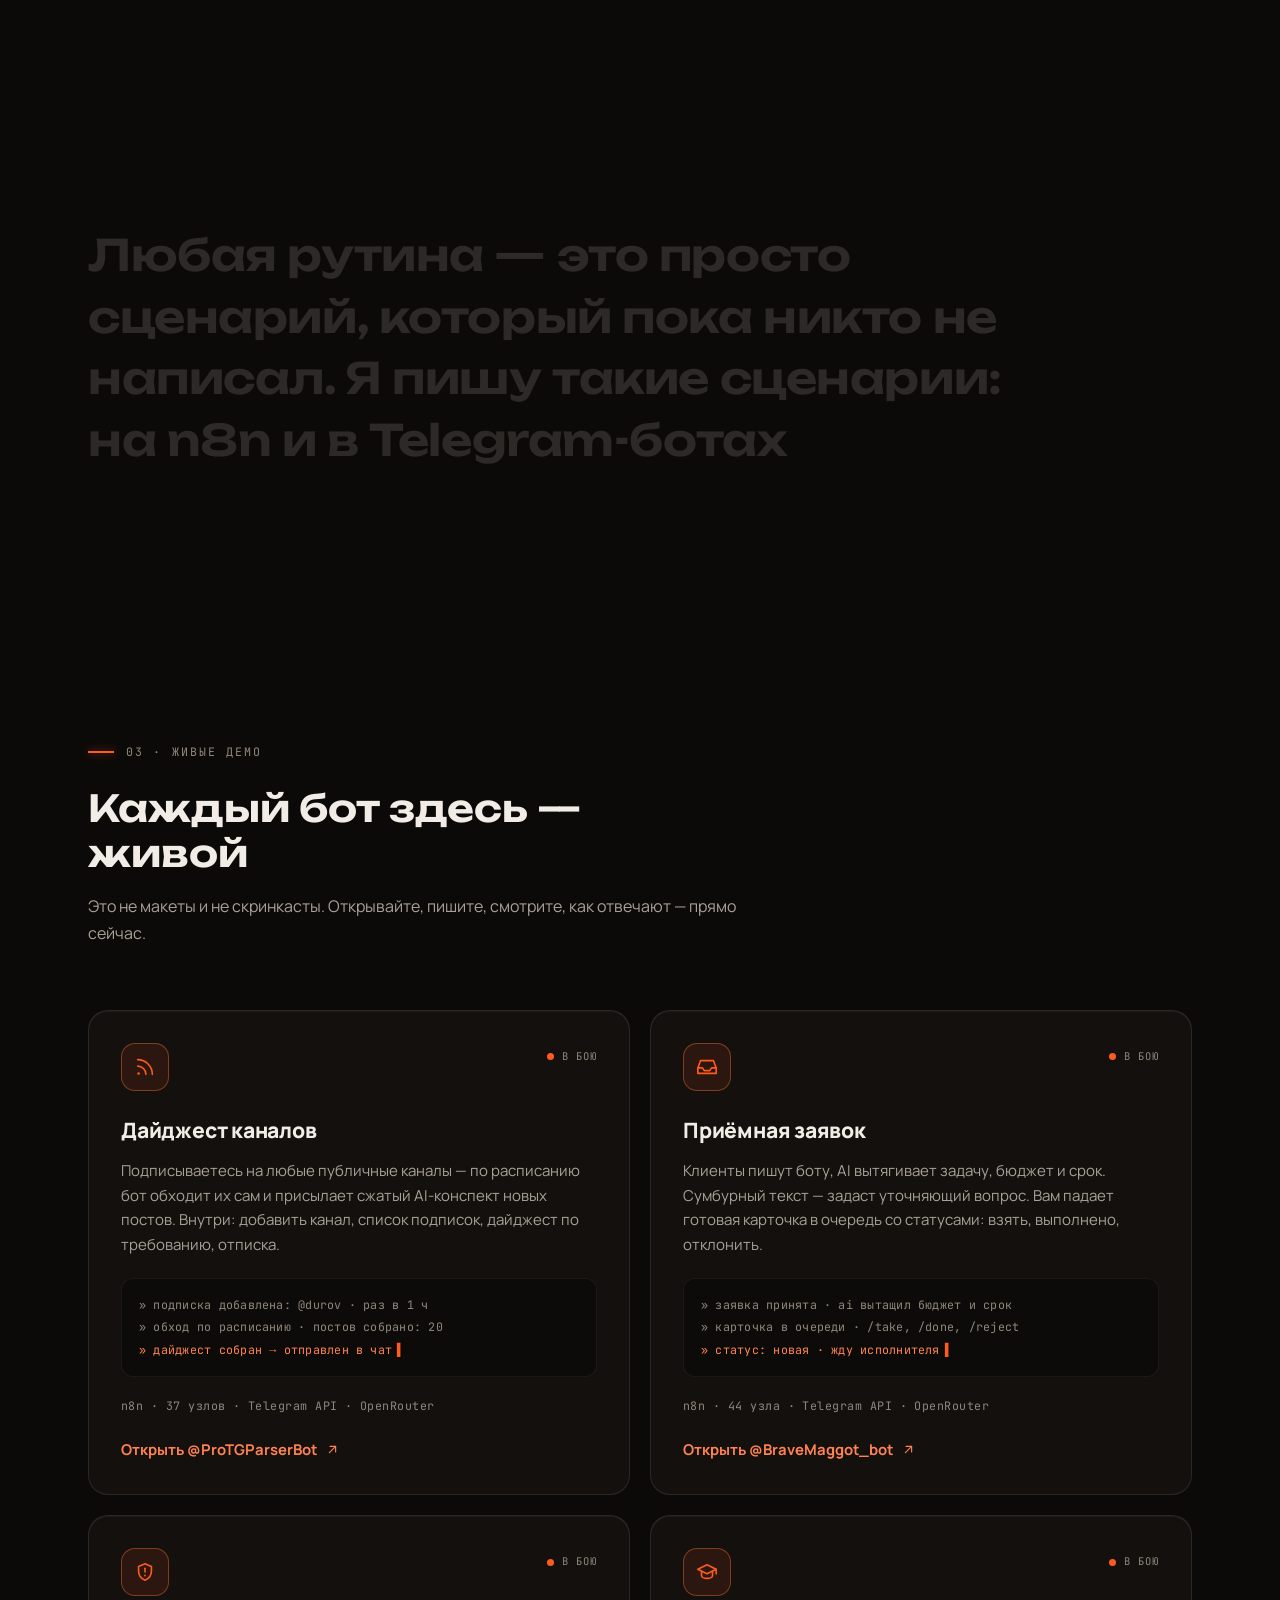
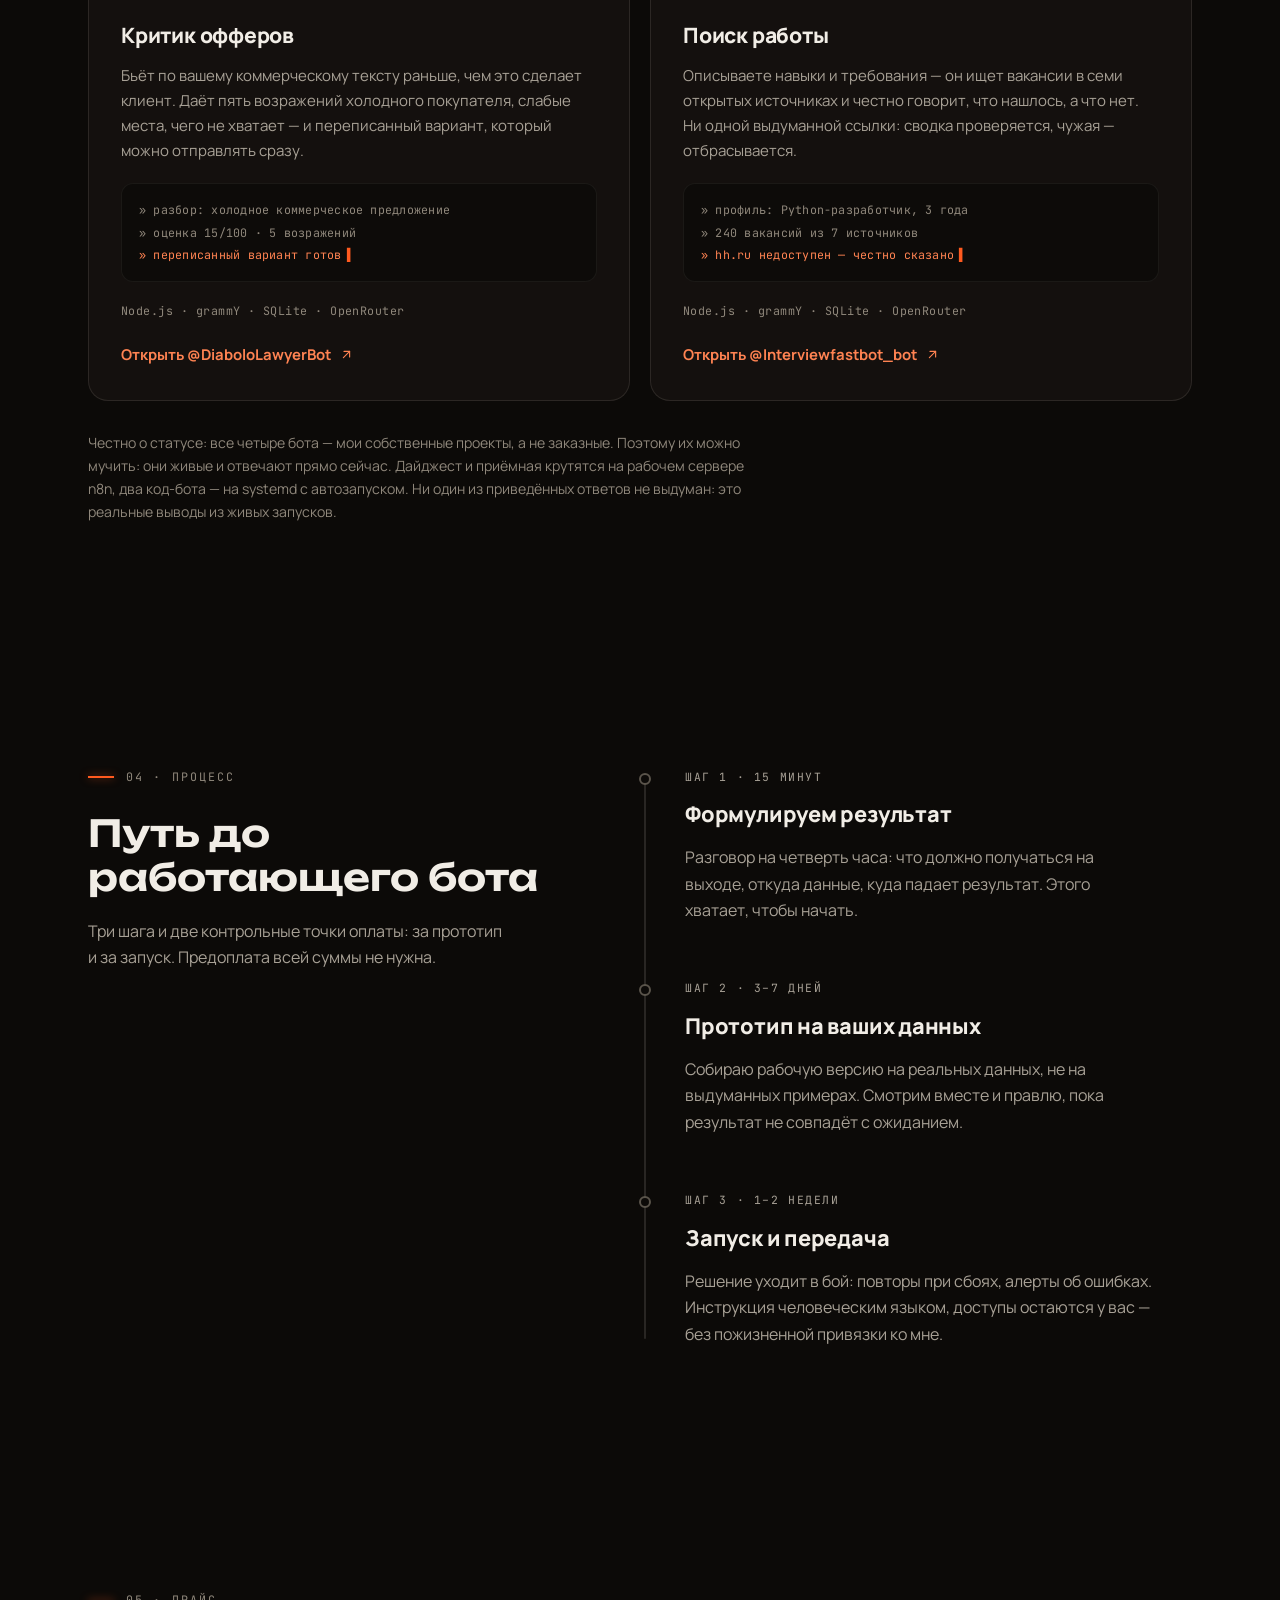
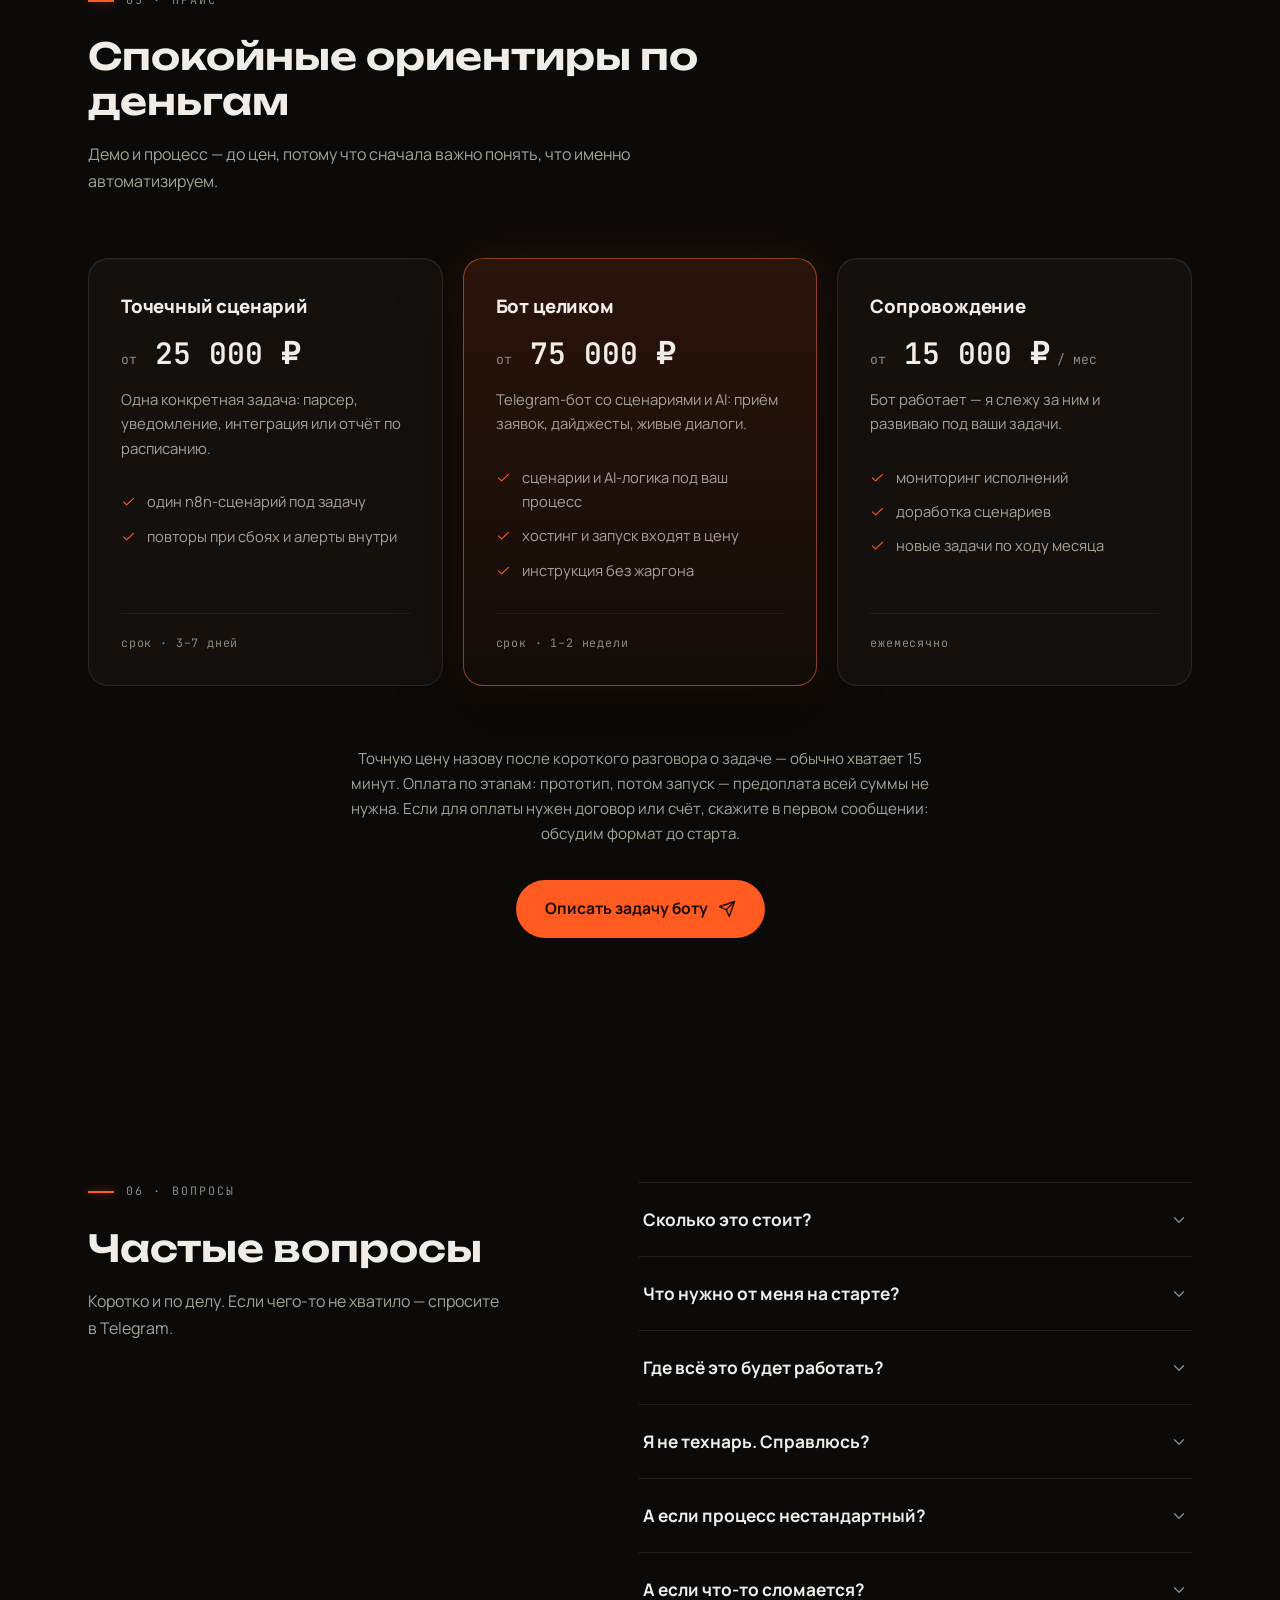
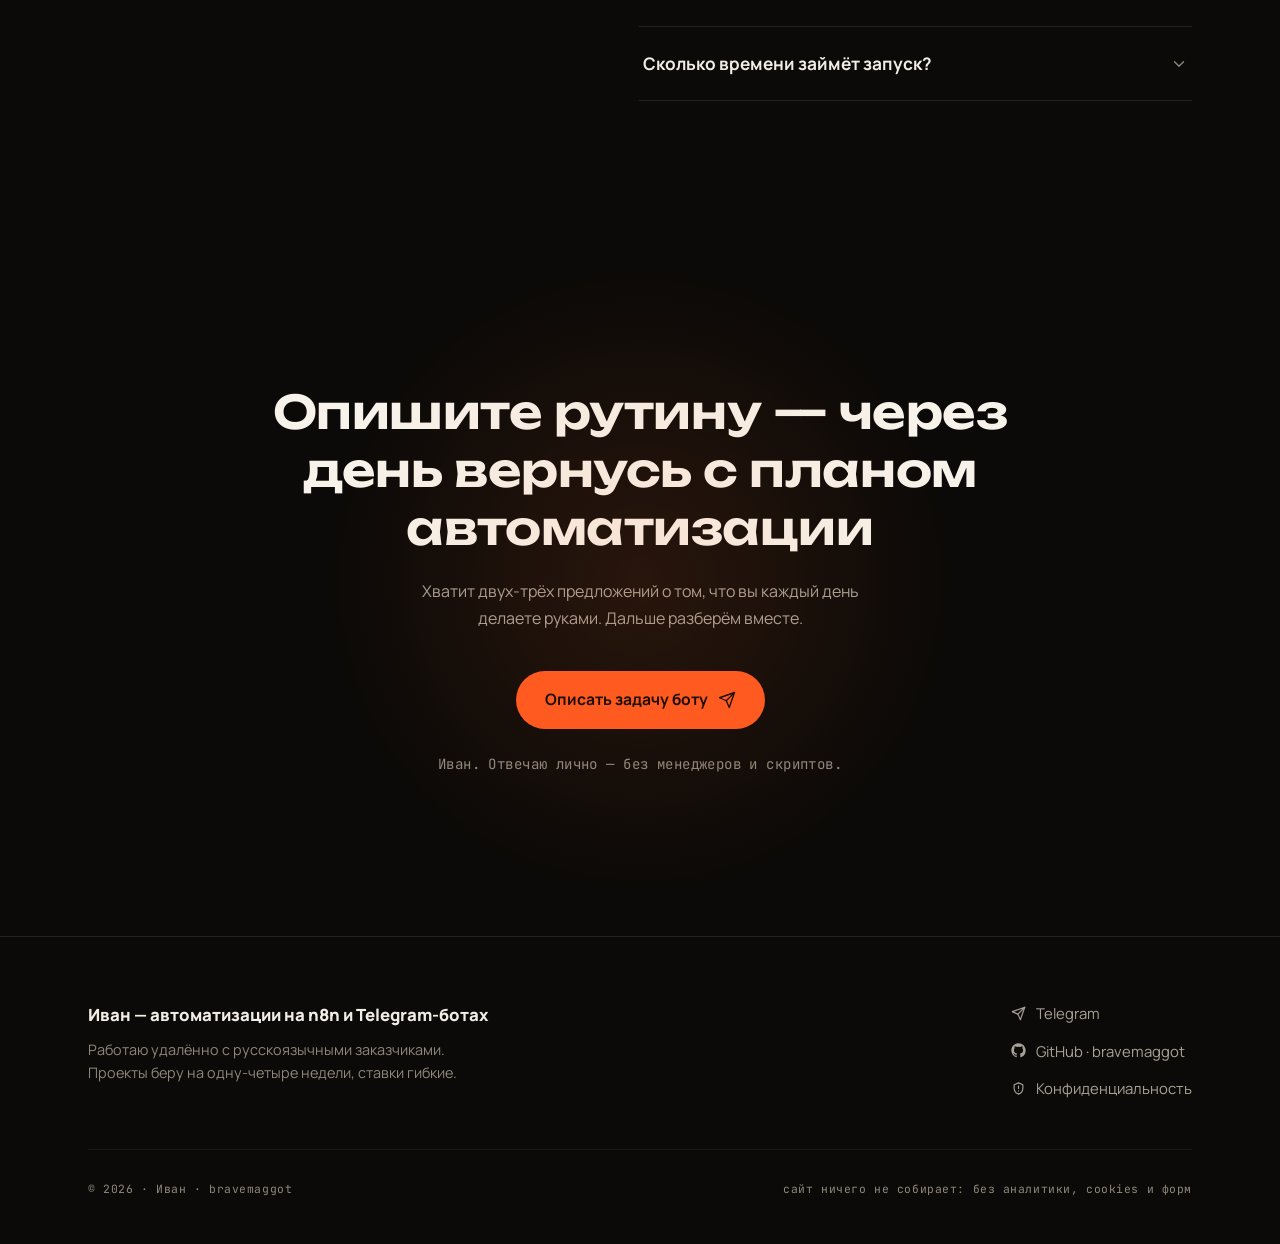
==== commit bc58bff5: "Repricing 2026-10-23: 25k scenario, 75k full bot, 15k/mo support Market re-check (Oct 2026): solo sc" ====
--- a/index.html
+++ b/index.html
@@ -44,7 +44,7 @@
   "@context": "https://schema.org",
   "@type": "FAQPage",
   "mainEntity": [
-    {"@type":"Question","name":"Сколько это стоит?","acceptedAnswer":{"@type":"Answer","text":"Ориентиры: от 15 000 ₽ за одиночный сценарий, от 50 000 ₽ за бота целиком, от 10 000 ₽ в месяц за сопровождение. Точная цена появляется после короткого разговора о задаче — обычно хватает 15 минут."}},
+    {"@type":"Question","name":"Сколько это стоит?","acceptedAnswer":{"@type":"Answer","text":"Ориентиры: от 25 000 ₽ за одиночный сценарий, от 75 000 ₽ за бота целиком, от 15 000 ₽ в месяц за сопровождение. Точная цена появляется после короткого разговора о задаче — обычно хватает 15 минут."}},
     {"@type":"Question","name":"Что нужно от меня на старте?","acceptedAnswer":{"@type":"Answer","text":"Рассказать про процесс своими словами и показать, где живут данные: таблицы, каналы, почта, чаты. Техническую часть исполнитель берёт на себя."}},
     {"@type":"Question","name":"Где всё это будет работать?","acceptedAnswer":{"@type":"Answer","text":"На n8n: либо на вашем сервере, либо на сервере исполнителя, как договоритесь. Данные и ключи остаются у заказчика, исполнитель настраивает решение и передаёт доступ."}},
     {"@type":"Question","name":"Я не технарь. Справлюсь?","acceptedAnswer":{"@type":"Answer","text":"Да. От заказчика нужно описание задачи обычными словами, остальное — работа исполнителя. Инструкция пишется человеческим языком, без жаргона."}},
@@ -1080,7 +1080,7 @@
           </div>
         </div>
 
-        <p class="b-note">Ориентиры — нижняя граница по рынку: 15 000 ₽ за один сценарий, 50 000 ₽ за бота целиком, 10 000 ₽ в месяц за сопровождение. Финальную цену и срок назову после короткого разговора: обычно хватает 15 минут.</p>
+        <p class="b-note">Ориентиры по рынку на октябрь 2026: 25 000 ₽ за один сценарий, 75 000 ₽ за бота целиком, 15 000 ₽ в месяц за сопровождение. Финальную цену и срок назову после короткого разговора: обычно хватает 15 минут.</p>
       </div>
     </div>
   </section>
@@ -1215,7 +1215,7 @@
       <div class="price-grid">
         <div class="card price-card rv" data-tilt>
           <p class="price-name">Точечный сценарий</p>
-          <p class="price-value"><small>от</small> 15 000 ₽</p>
+          <p class="price-value"><small>от</small> 25 000 ₽</p>
           <p class="price-desc">Одна конкретная задача: парсер, уведомление, интеграция или отчёт по расписанию.</p>
           <ul class="price-list">
             <li><svg class="ic ic-sm"><use href="#i-check"/></svg>один n8n-сценарий под задачу</li>
@@ -1226,7 +1226,7 @@
 
         <div class="card price-card featured rv" style="--d:.08s" data-tilt>
           <p class="price-name">Бот целиком</p>
-          <p class="price-value"><small>от</small> 50 000 ₽</p>
+          <p class="price-value"><small>от</small> 75 000 ₽</p>
           <p class="price-desc">Telegram-бот со сценариями и AI: приём заявок, дайджесты, живые диалоги.</p>
           <ul class="price-list">
             <li><svg class="ic ic-sm"><use href="#i-check"/></svg>сценарии и AI-логика под ваш процесс</li>
@@ -1238,7 +1238,7 @@
 
         <div class="card price-card rv" style="--d:.16s" data-tilt>
           <p class="price-name">Сопровождение</p>
-          <p class="price-value"><small>от</small> 10 000 ₽<small> / мес</small></p>
+          <p class="price-value"><small>от</small> 15 000 ₽<small> / мес</small></p>
           <p class="price-desc">Бот работает — я слежу за ним и развиваю под ваши задачи.</p>
           <ul class="price-list">
             <li><svg class="ic ic-sm"><use href="#i-check"/></svg>мониторинг исполнений</li>
@@ -1267,7 +1267,7 @@
       <div>
         <div class="qa rv">
           <button class="qa-q" aria-expanded="false">Сколько это стоит?<svg class="ic"><use href="#i-chev"/></svg></button>
-          <div class="qa-a"><div class="qa-inner"><p>Ориентиры — в прайсе выше: от 15 000 ₽ за одиночный сценарий, от 50 000 ₽ за бота целиком, от 10 000 ₽ в месяц за сопровождение. Точная цифра появляется после короткого разговора — обычно хватает 15 минут.</p></div></div>
+          <div class="qa-a"><div class="qa-inner"><p>Ориентиры — в прайсе выше: от 25 000 ₽ за одиночный сценарий, от 75 000 ₽ за бота целиком, от 15 000 ₽ в месяц за сопровождение. Точная цифра появляется после короткого разговора — обычно хватает 15 минут.</p></div></div>
         </div>
         <div class="qa rv" style="--d:.05s">
           <button class="qa-q" aria-expanded="false">Что нужно от меня на старте?<svg class="ic"><use href="#i-chev"/></svg></button>
@@ -1978,8 +1978,8 @@
   remind: { name:'Напоминания',        icon:'i-bell',  h:1, days:4,
             out:'пинок в Telegram ровно вовремя' }
 };
-/* тарифная лестница: 1 задача — 15 000 ₽, 2 — 25 000, 3 — 40 000, 4 — 50 000 (бот целиком) */
-var TIER = [0, 0, 10000, 25000, 35000];
+/* тарифная лестница: 1 задача — 25 000 ₽, 2 — 37 000, 3 — 52 000, 4 — 75 000 (бот целиком) */
+var TIER = [0, 0, 12000, 27000, 50000];
 var ORDER = ['leads','digest','reports','parse','mails','tables','remind'];
 var picked = ['leads','digest'];
 var taskBtns = qsa('#taskGrid .task');
@@ -2018,13 +2018,13 @@
     : '<li class="p-empty">Здесь появится то, что вы будете получать</li>';
 
   /* метрики — бюджет считается по нашим тарифам:
-     1 задача — 15 000 ₽ (точечный сценарий), 4 задачи — 50 000 ₽ (бот целиком) */
+     1 задача — 25 000 ₽ (точечный сценарий), 4 задачи — 75 000 ₽ (бот целиком) */
   if (!n) {
     ffH.textContent = '—'; ffP.textContent = '—'; ffD.textContent = '—';
     prev.fh = 0; prev.fp = 0; prev.fd = 0;
   } else {
     var hours = rows.reduce(function(a,t){ return a + t.h; }, 0);
-    var price = Math.min(50000, 15000 + (TIER[n] || 0));
+    var price = Math.min(75000, 25000 + (TIER[n] || 0));
     var maxDays = rows.reduce(function(a,t){ return Math.max(a, t.days); }, 0);
     var days = Math.min(14, maxDays + 2*(n-1));
     setNum(ffH, hours, function(x){ return '≈' + Math.round(x) + ' ч'; }, 'fh');
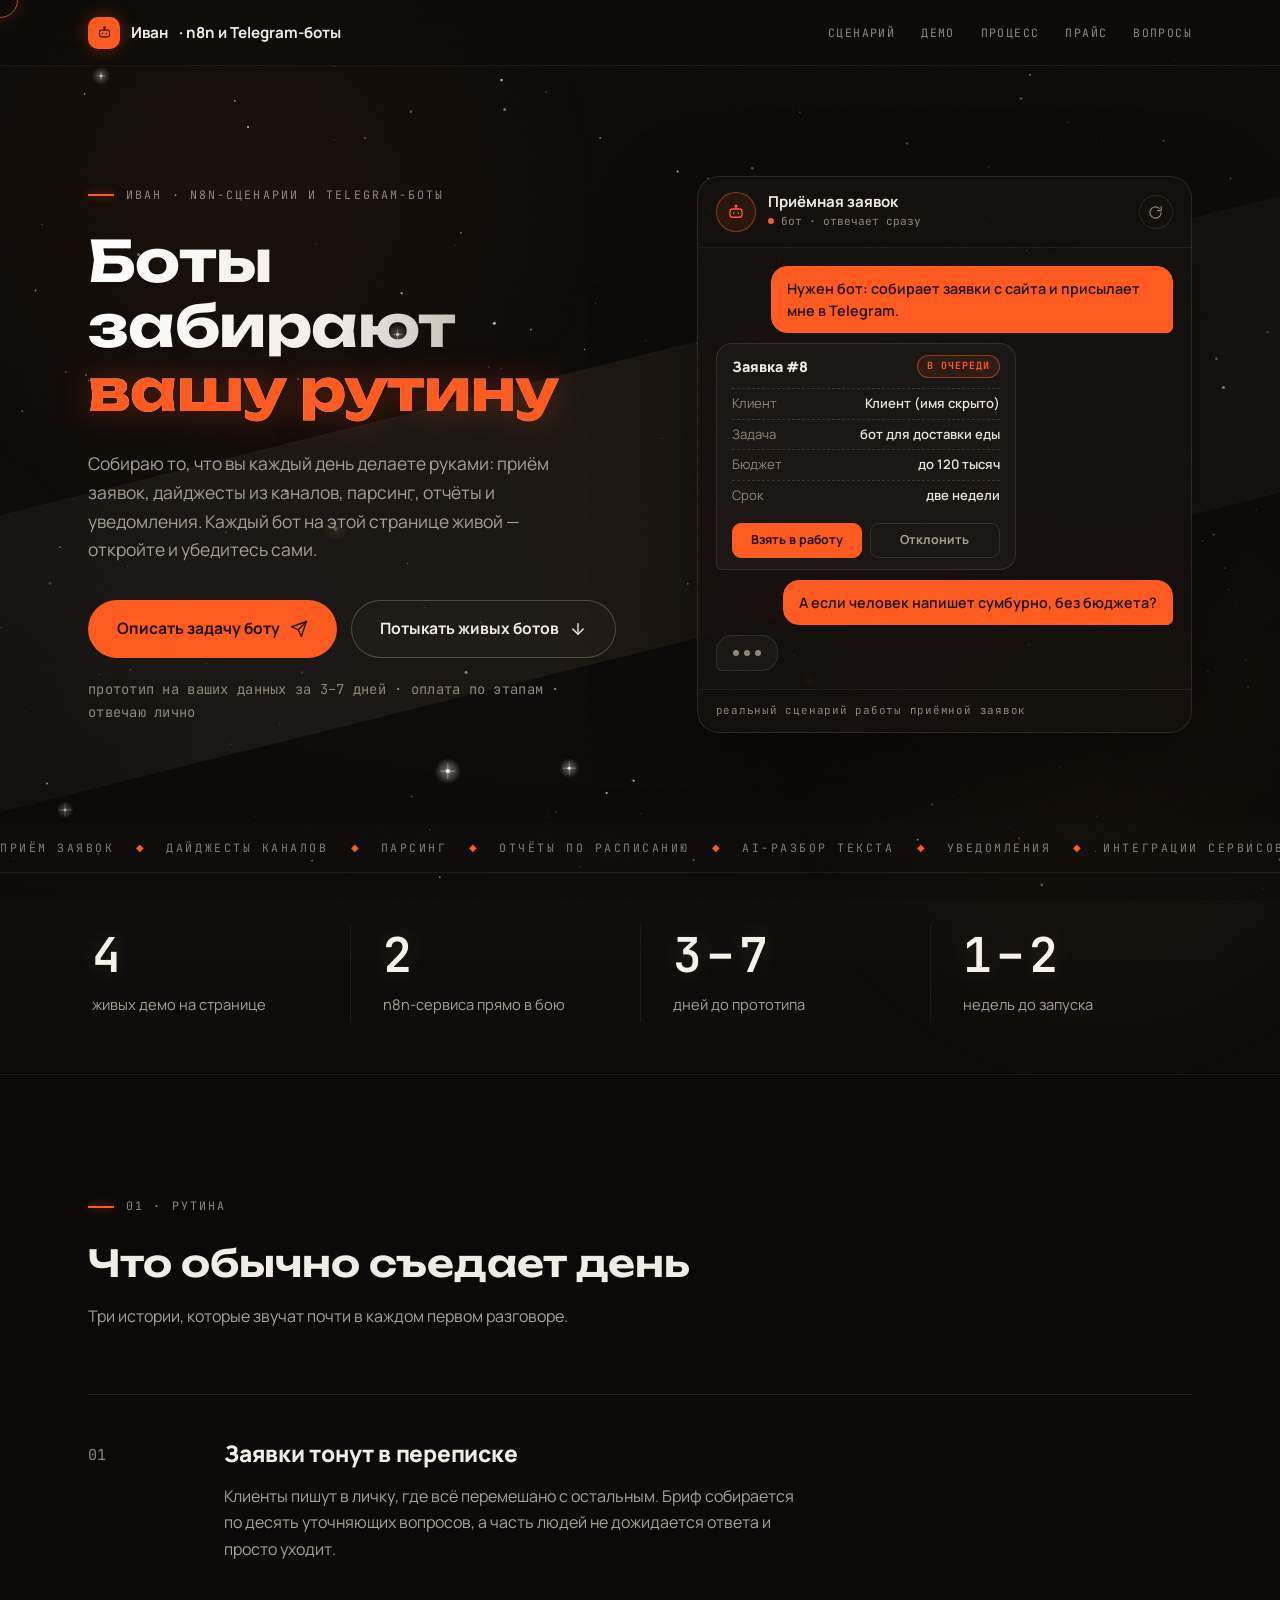
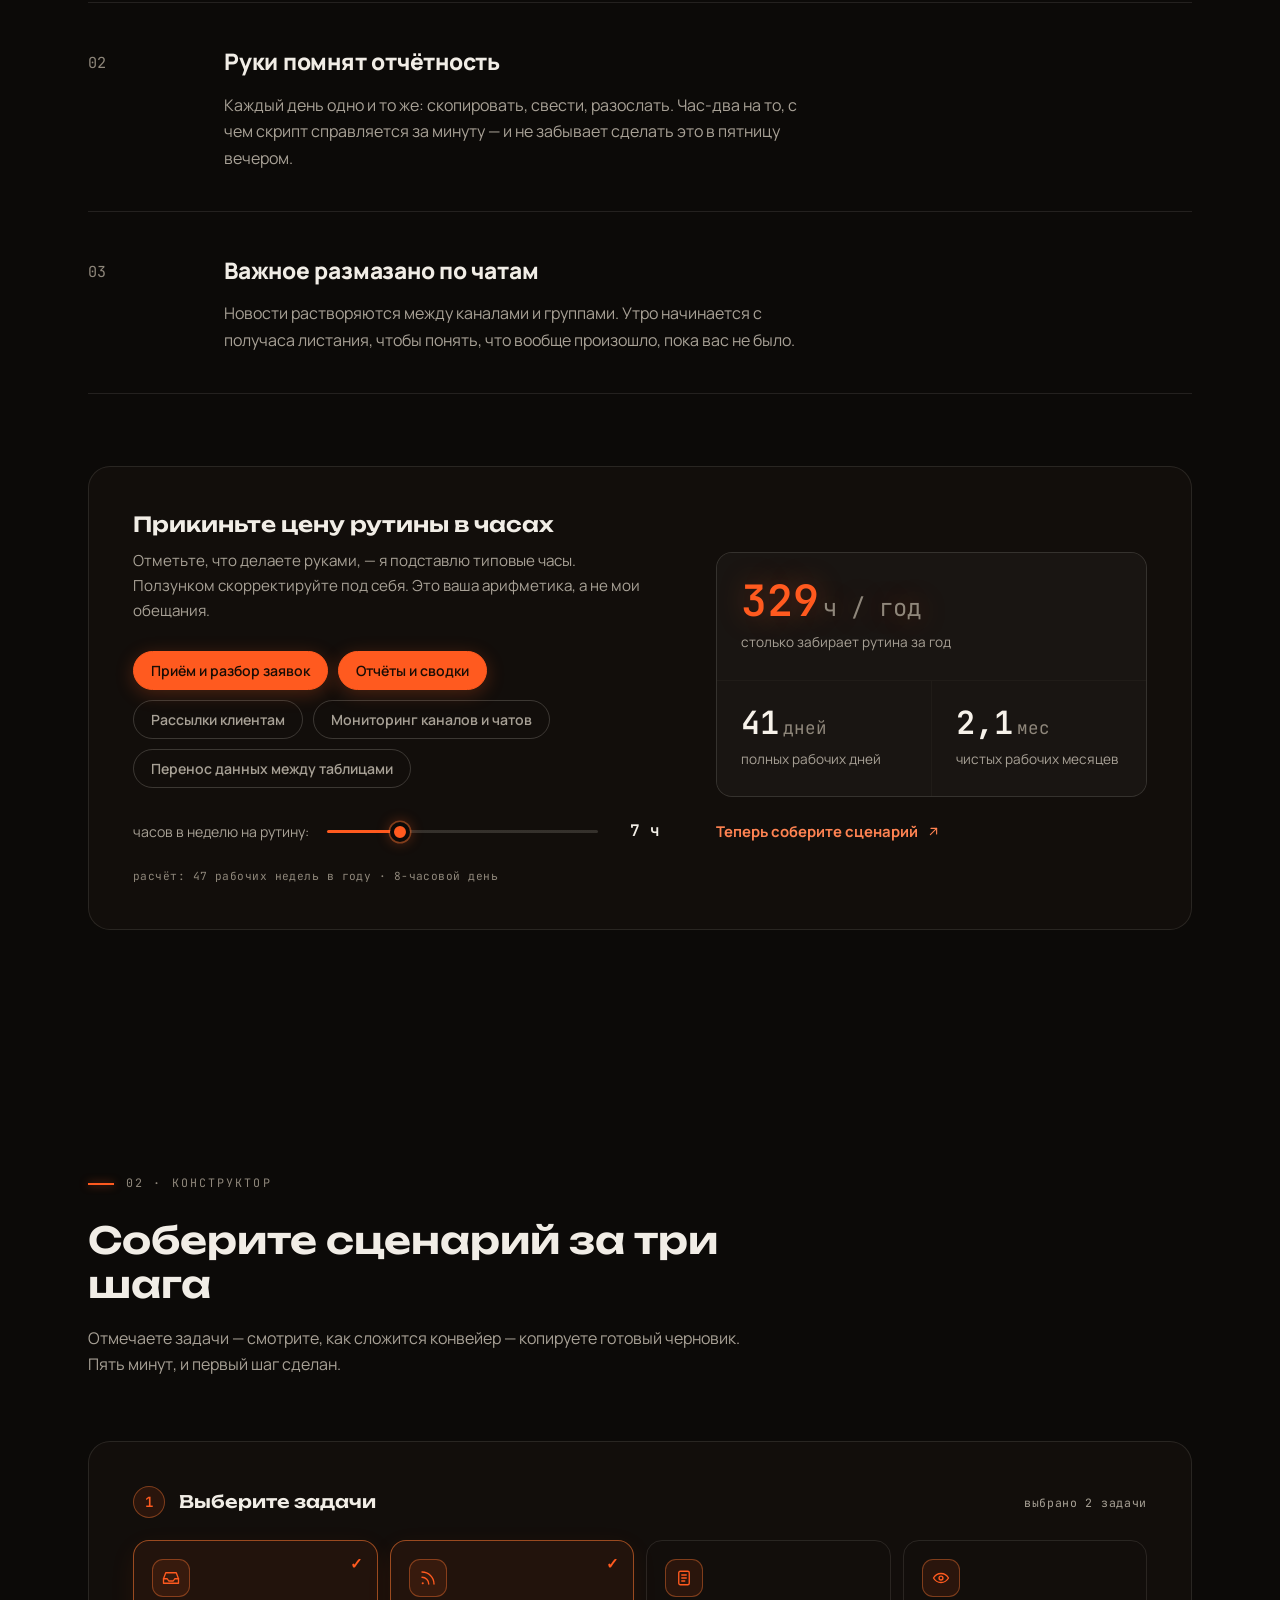
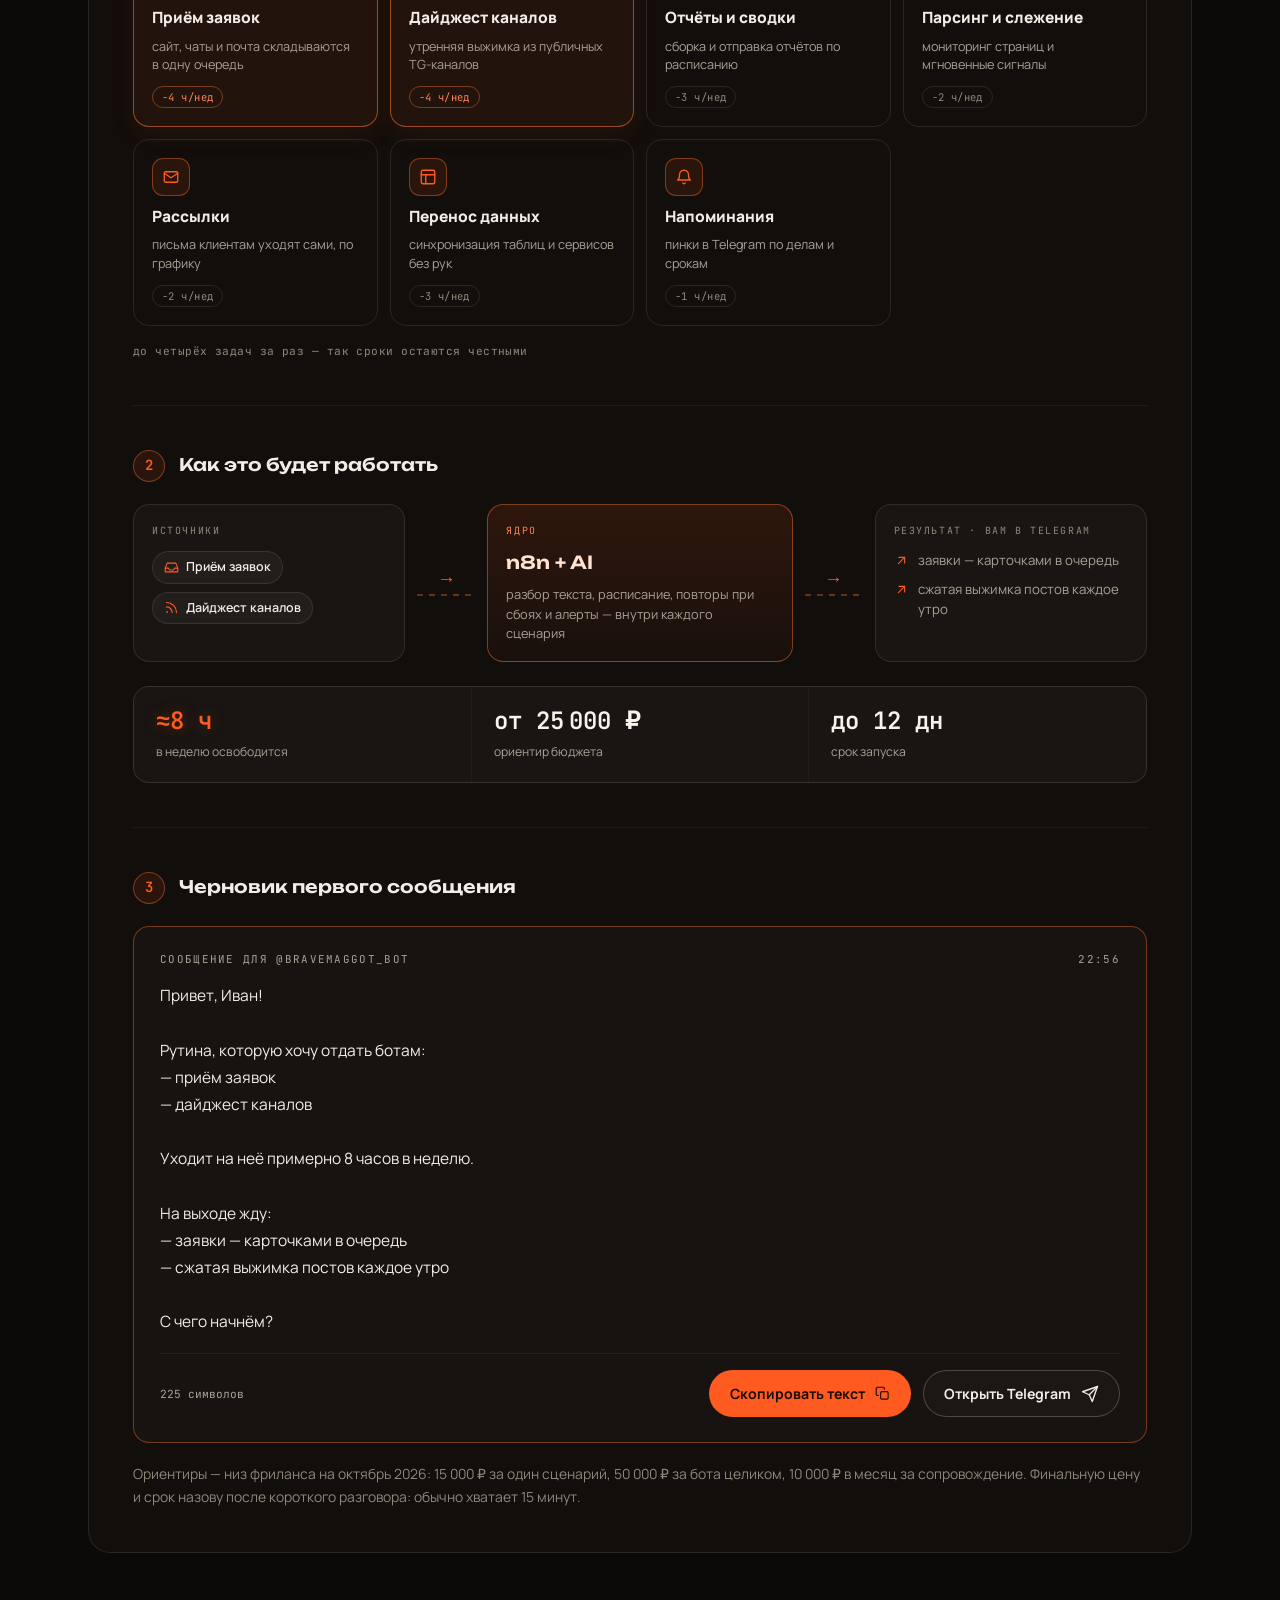
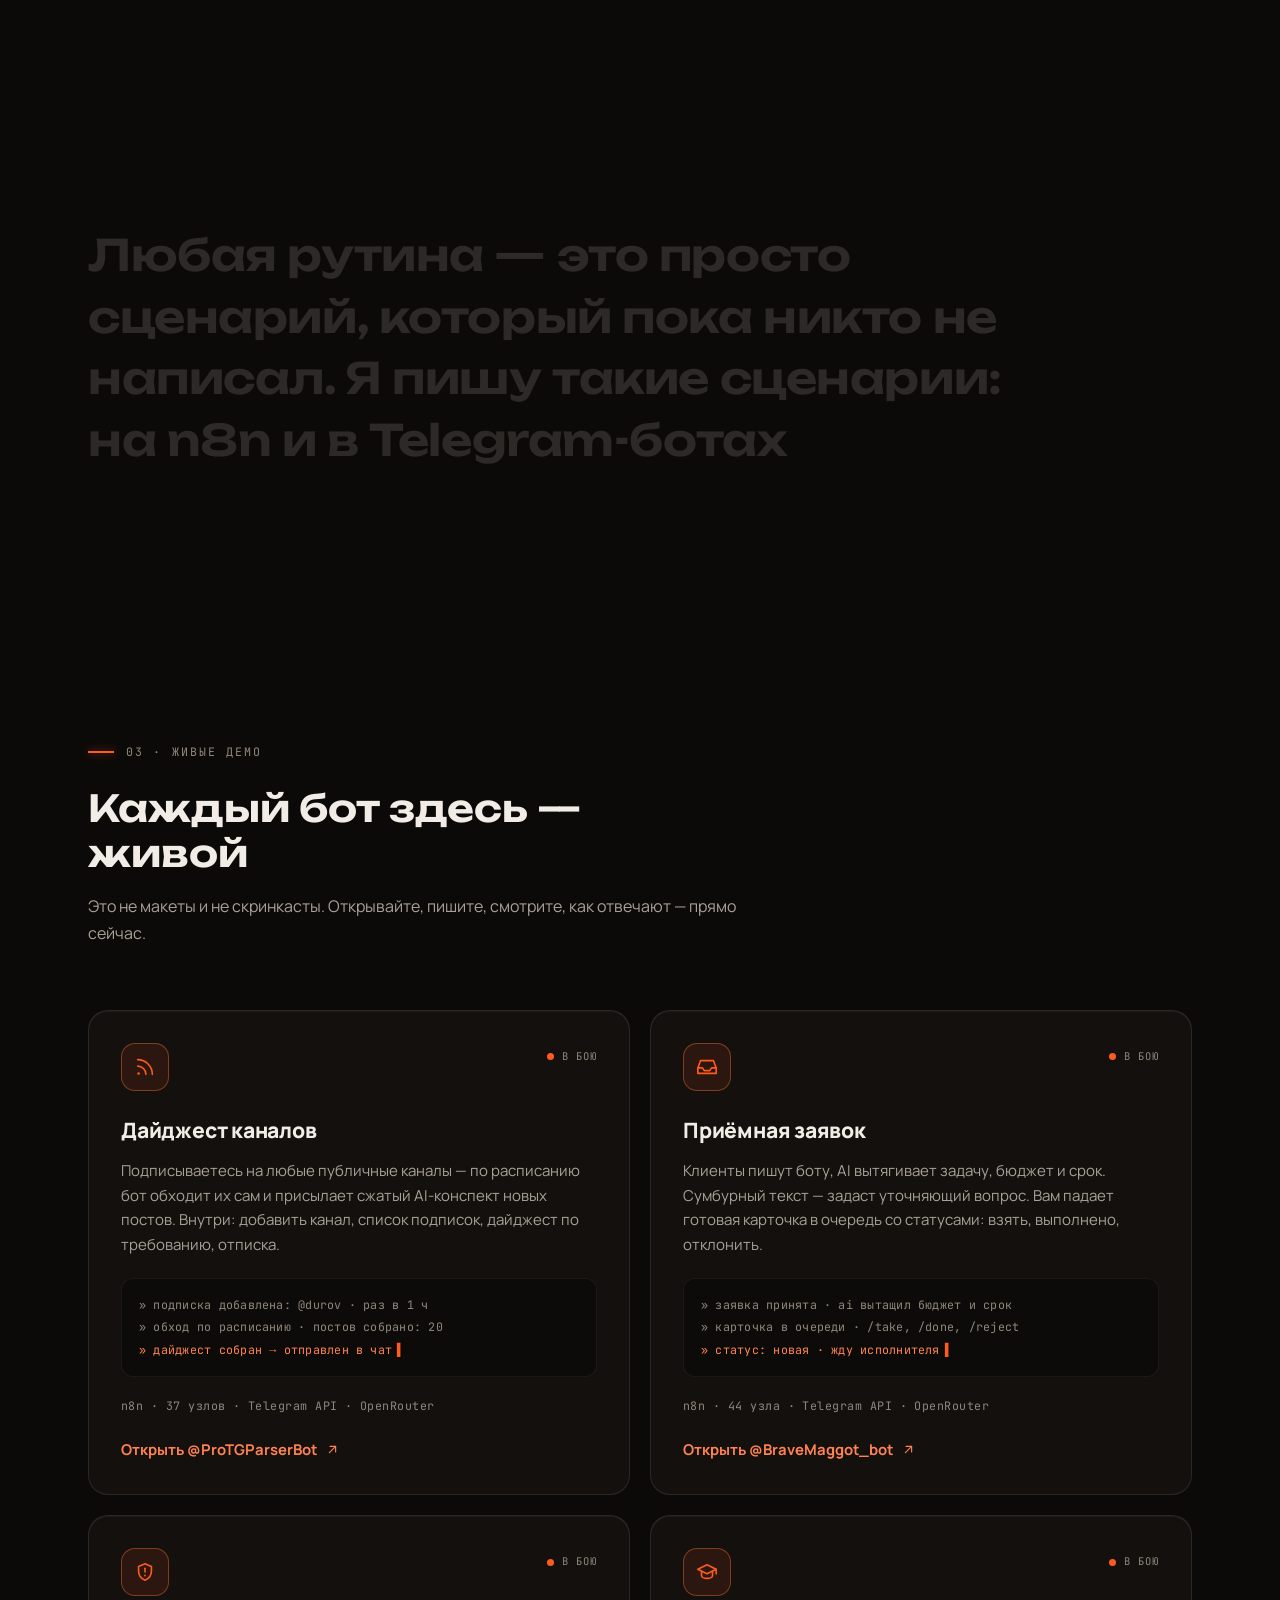
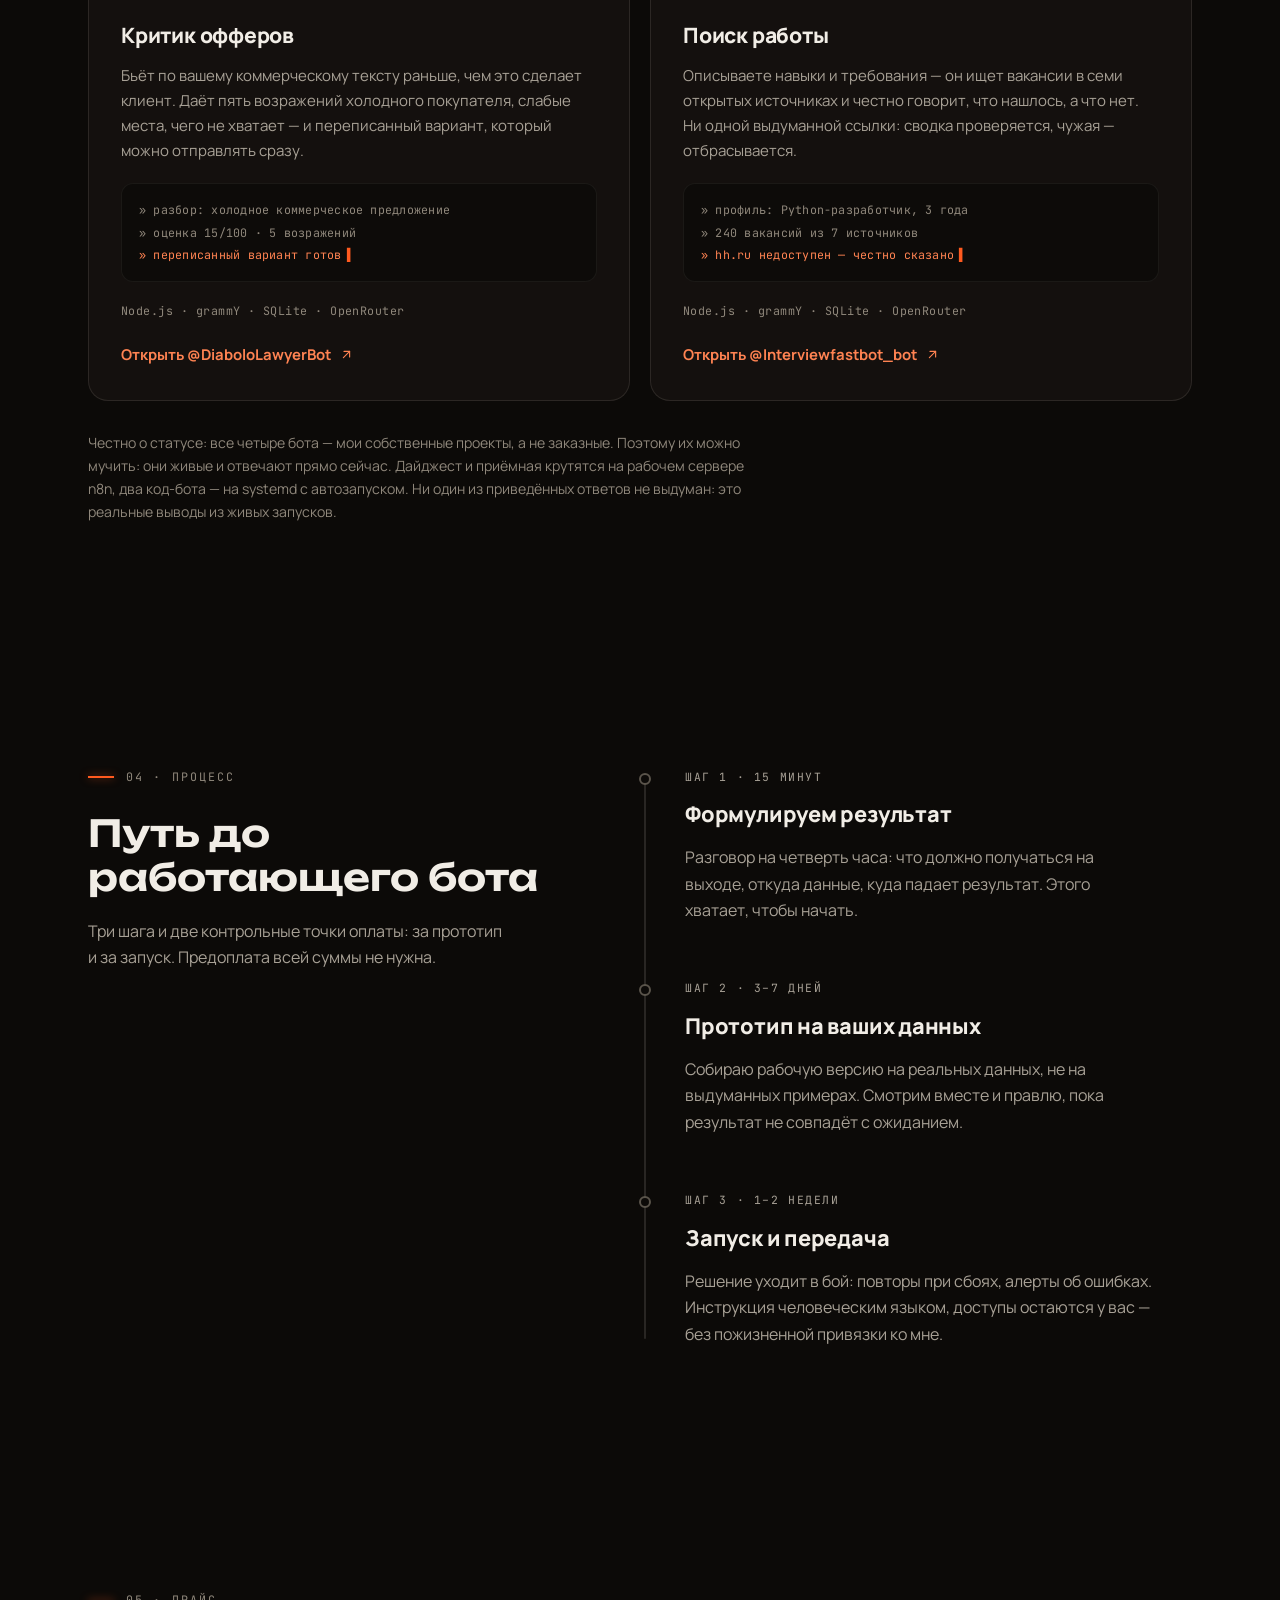
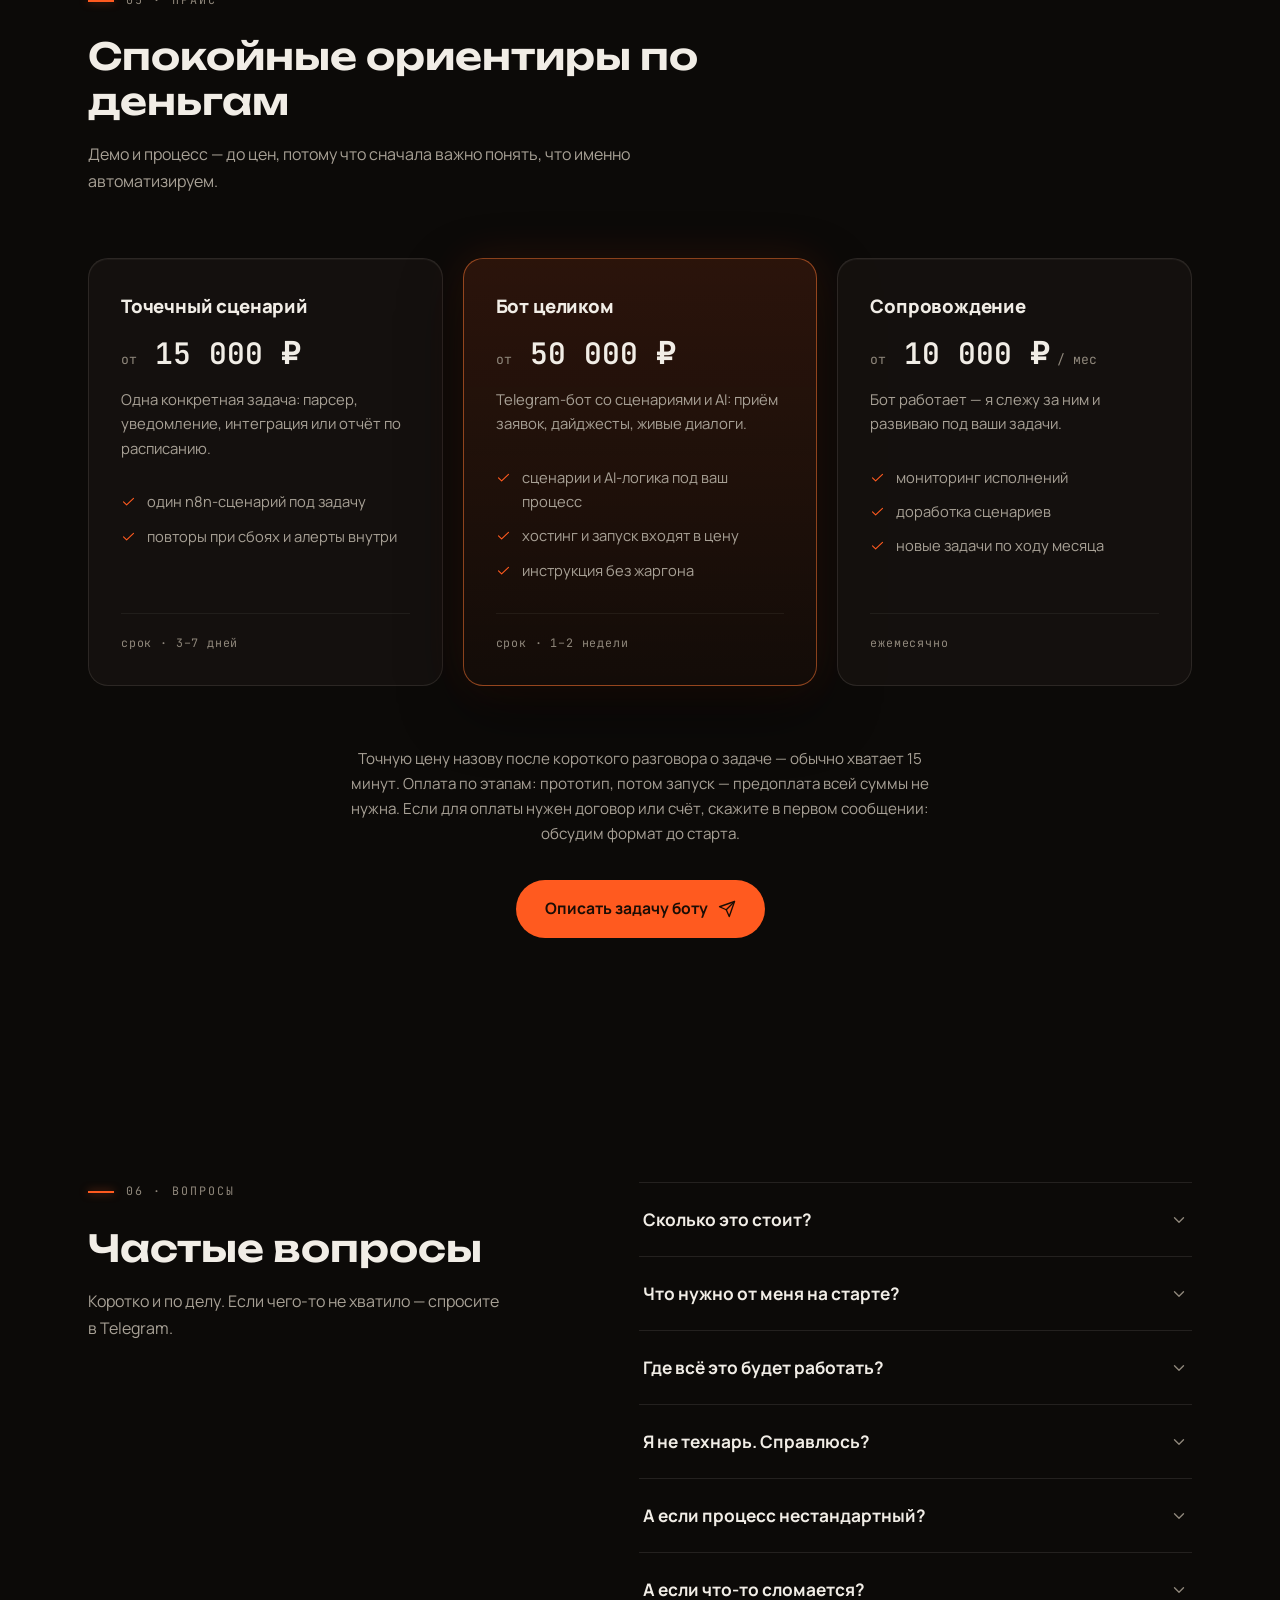
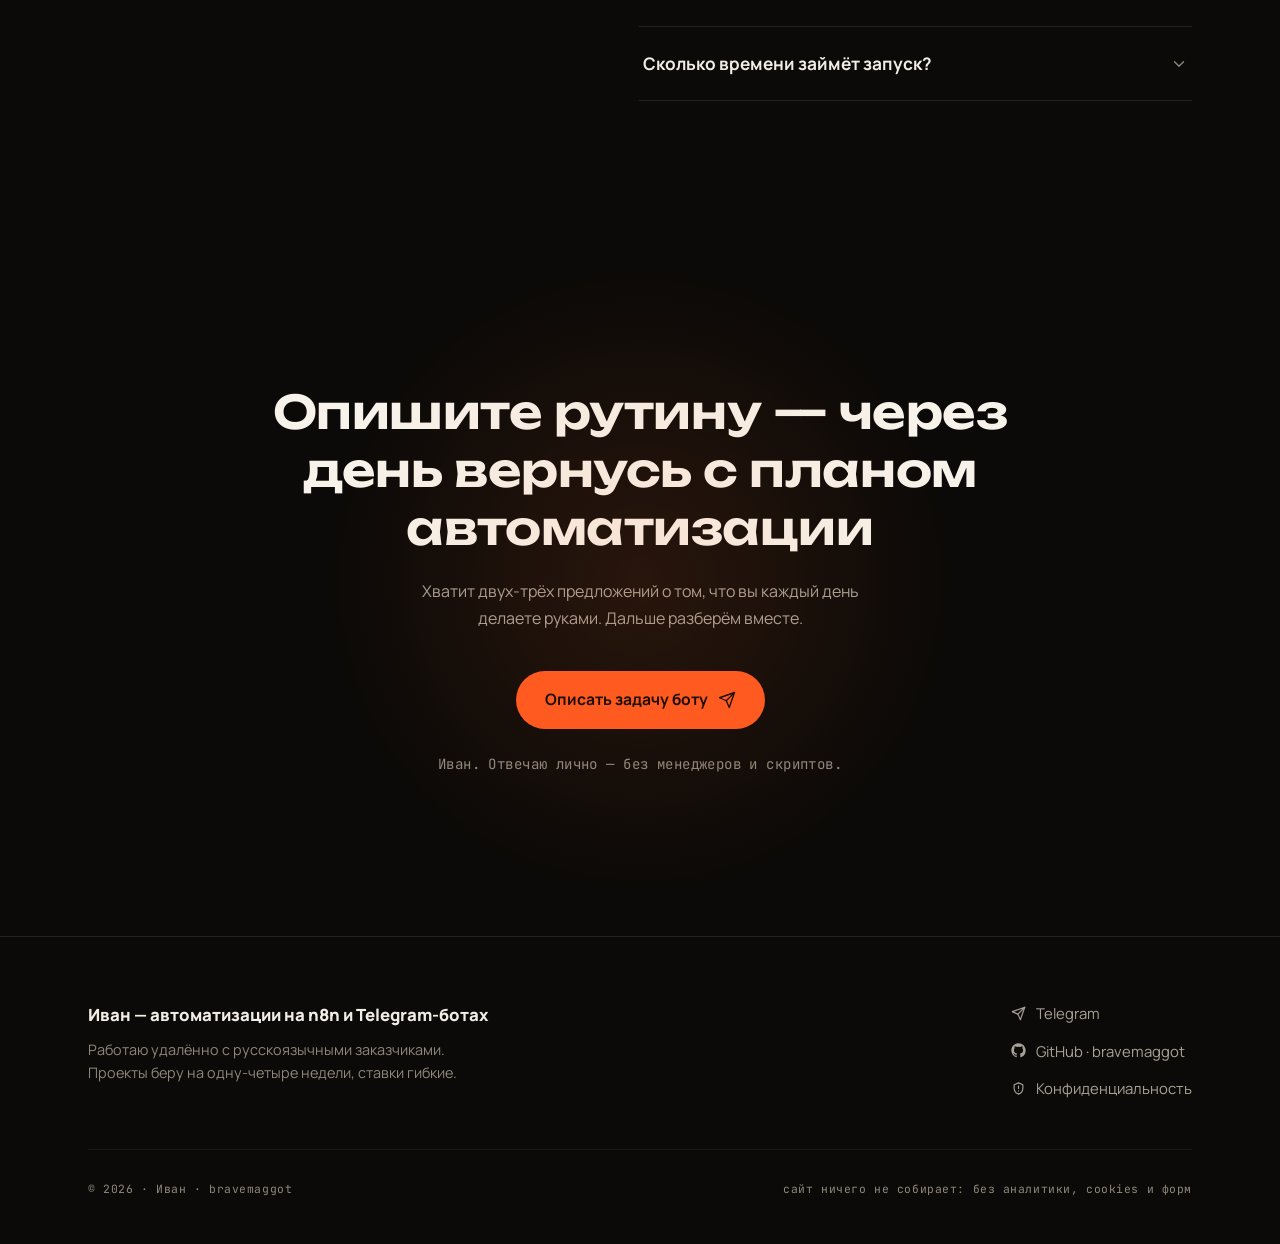
==== commit 04e0cf41: "Pricing at the freelance floor: 15k scenario, 50k bot, 10k/mo support Owner's call after the market " ====
--- a/index.html
+++ b/index.html
@@ -44,7 +44,7 @@
   "@context": "https://schema.org",
   "@type": "FAQPage",
   "mainEntity": [
-    {"@type":"Question","name":"Сколько это стоит?","acceptedAnswer":{"@type":"Answer","text":"Ориентиры: от 25 000 ₽ за одиночный сценарий, от 75 000 ₽ за бота целиком, от 15 000 ₽ в месяц за сопровождение. Точная цена появляется после короткого разговора о задаче — обычно хватает 15 минут."}},
+    {"@type":"Question","name":"Сколько это стоит?","acceptedAnswer":{"@type":"Answer","text":"Ориентиры: от 15 000 ₽ за одиночный сценарий, от 50 000 ₽ за бота целиком, от 10 000 ₽ в месяц за сопровождение. Точная цена появляется после короткого разговора о задаче — обычно хватает 15 минут."}},
     {"@type":"Question","name":"Что нужно от меня на старте?","acceptedAnswer":{"@type":"Answer","text":"Рассказать про процесс своими словами и показать, где живут данные: таблицы, каналы, почта, чаты. Техническую часть исполнитель берёт на себя."}},
     {"@type":"Question","name":"Где всё это будет работать?","acceptedAnswer":{"@type":"Answer","text":"На n8n: либо на вашем сервере, либо на сервере исполнителя, как договоритесь. Данные и ключи остаются у заказчика, исполнитель настраивает решение и передаёт доступ."}},
     {"@type":"Question","name":"Я не технарь. Справлюсь?","acceptedAnswer":{"@type":"Answer","text":"Да. От заказчика нужно описание задачи обычными словами, остальное — работа исполнителя. Инструкция пишется человеческим языком, без жаргона."}},
@@ -1036,7 +1036,7 @@
               <div class="b-m-label">в неделю освободится</div>
             </div>
             <div class="b-m">
-              <div class="b-m-num" id="ffP">от 25 000 ₽</div>
+              <div class="b-m-num" id="ffP">от 15 000 ₽</div>
               <div class="b-m-label">ориентир бюджета</div>
             </div>
             <div class="b-m">
@@ -1080,7 +1080,7 @@
           </div>
         </div>
 
-        <p class="b-note">Ориентиры по рынку на октябрь 2026: 25 000 ₽ за один сценарий, 75 000 ₽ за бота целиком, 15 000 ₽ в месяц за сопровождение. Финальную цену и срок назову после короткого разговора: обычно хватает 15 минут.</p>
+        <p class="b-note">Ориентиры — низ фриланса на октябрь 2026: 15 000 ₽ за один сценарий, 50 000 ₽ за бота целиком, 10 000 ₽ в месяц за сопровождение. Финальную цену и срок назову после короткого разговора: обычно хватает 15 минут.</p>
       </div>
     </div>
   </section>
@@ -1215,7 +1215,7 @@
       <div class="price-grid">
         <div class="card price-card rv" data-tilt>
           <p class="price-name">Точечный сценарий</p>
-          <p class="price-value"><small>от</small> 25 000 ₽</p>
+          <p class="price-value"><small>от</small> 15 000 ₽</p>
           <p class="price-desc">Одна конкретная задача: парсер, уведомление, интеграция или отчёт по расписанию.</p>
           <ul class="price-list">
             <li><svg class="ic ic-sm"><use href="#i-check"/></svg>один n8n-сценарий под задачу</li>
@@ -1226,7 +1226,7 @@
 
         <div class="card price-card featured rv" style="--d:.08s" data-tilt>
           <p class="price-name">Бот целиком</p>
-          <p class="price-value"><small>от</small> 75 000 ₽</p>
+          <p class="price-value"><small>от</small> 50 000 ₽</p>
           <p class="price-desc">Telegram-бот со сценариями и AI: приём заявок, дайджесты, живые диалоги.</p>
           <ul class="price-list">
             <li><svg class="ic ic-sm"><use href="#i-check"/></svg>сценарии и AI-логика под ваш процесс</li>
@@ -1238,7 +1238,7 @@
 
         <div class="card price-card rv" style="--d:.16s" data-tilt>
           <p class="price-name">Сопровождение</p>
-          <p class="price-value"><small>от</small> 15 000 ₽<small> / мес</small></p>
+          <p class="price-value"><small>от</small> 10 000 ₽<small> / мес</small></p>
           <p class="price-desc">Бот работает — я слежу за ним и развиваю под ваши задачи.</p>
           <ul class="price-list">
             <li><svg class="ic ic-sm"><use href="#i-check"/></svg>мониторинг исполнений</li>
@@ -1267,7 +1267,7 @@
       <div>
         <div class="qa rv">
           <button class="qa-q" aria-expanded="false">Сколько это стоит?<svg class="ic"><use href="#i-chev"/></svg></button>
-          <div class="qa-a"><div class="qa-inner"><p>Ориентиры — в прайсе выше: от 25 000 ₽ за одиночный сценарий, от 75 000 ₽ за бота целиком, от 15 000 ₽ в месяц за сопровождение. Точная цифра появляется после короткого разговора — обычно хватает 15 минут.</p></div></div>
+          <div class="qa-a"><div class="qa-inner"><p>Ориентиры — в прайсе выше: от 15 000 ₽ за одиночный сценарий, от 50 000 ₽ за бота целиком, от 10 000 ₽ в месяц за сопровождение. Точная цифра появляется после короткого разговора — обычно хватает 15 минут.</p></div></div>
         </div>
         <div class="qa rv" style="--d:.05s">
           <button class="qa-q" aria-expanded="false">Что нужно от меня на старте?<svg class="ic"><use href="#i-chev"/></svg></button>
@@ -1978,8 +1978,8 @@
   remind: { name:'Напоминания',        icon:'i-bell',  h:1, days:4,
             out:'пинок в Telegram ровно вовремя' }
 };
-/* тарифная лестница: 1 задача — 25 000 ₽, 2 — 37 000, 3 — 52 000, 4 — 75 000 (бот целиком) */
-var TIER = [0, 0, 12000, 27000, 50000];
+/* тарифная лестница: 1 задача — 15 000 ₽, 2 — 25 000, 3 — 40 000, 4 — 50 000 (бот целиком) */
+var TIER = [0, 0, 10000, 25000, 35000];
 var ORDER = ['leads','digest','reports','parse','mails','tables','remind'];
 var picked = ['leads','digest'];
 var taskBtns = qsa('#taskGrid .task');
@@ -2018,13 +2018,13 @@
     : '<li class="p-empty">Здесь появится то, что вы будете получать</li>';
 
   /* метрики — бюджет считается по нашим тарифам:
-     1 задача — 25 000 ₽ (точечный сценарий), 4 задачи — 75 000 ₽ (бот целиком) */
+     1 задача — 15 000 ₽ (точечный сценарий), 4 задачи — 50 000 ₽ (бот целиком) */
   if (!n) {
     ffH.textContent = '—'; ffP.textContent = '—'; ffD.textContent = '—';
     prev.fh = 0; prev.fp = 0; prev.fd = 0;
   } else {
     var hours = rows.reduce(function(a,t){ return a + t.h; }, 0);
-    var price = Math.min(75000, 25000 + (TIER[n] || 0));
+    var price = Math.min(50000, 15000 + (TIER[n] || 0));
     var maxDays = rows.reduce(function(a,t){ return Math.max(a, t.days); }, 0);
     var days = Math.min(14, maxDays + 2*(n-1));
     setNum(ffH, hours, function(x){ return '≈' + Math.round(x) + ' ч'; }, 'fh');
